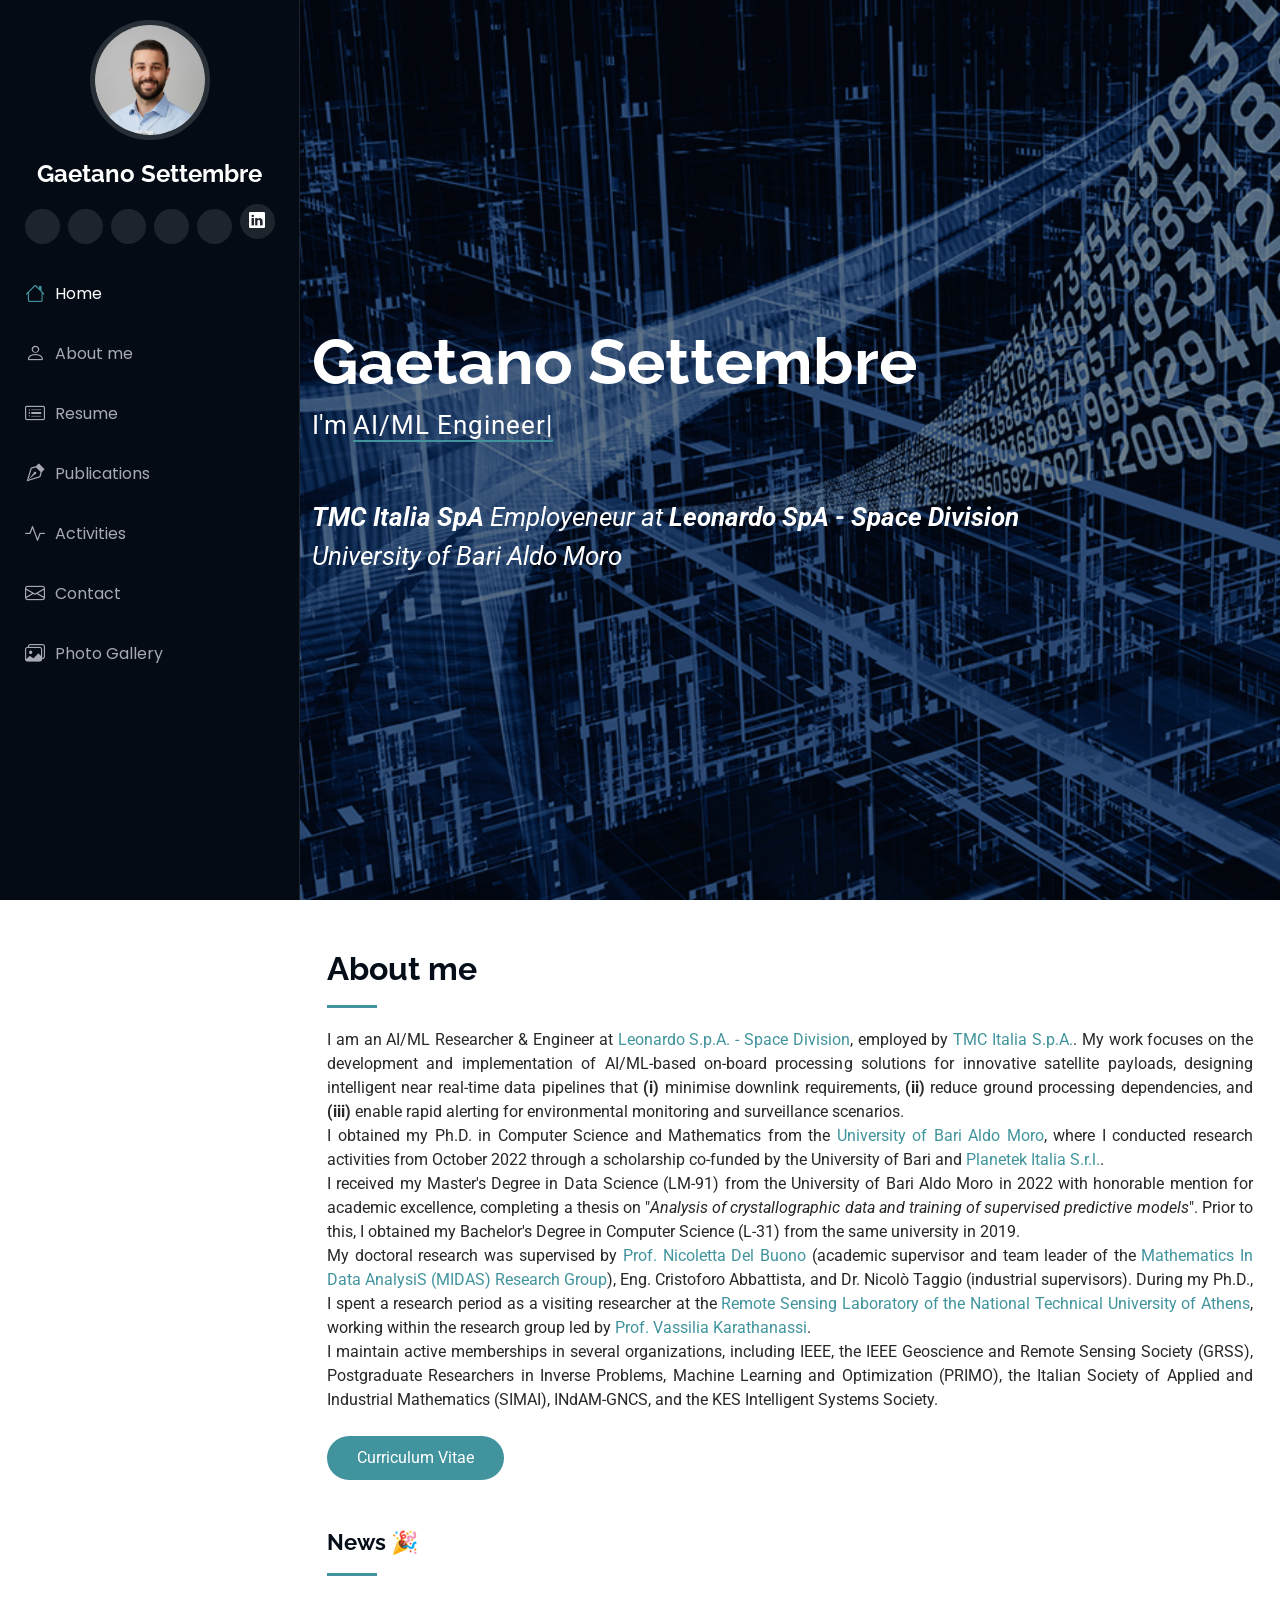
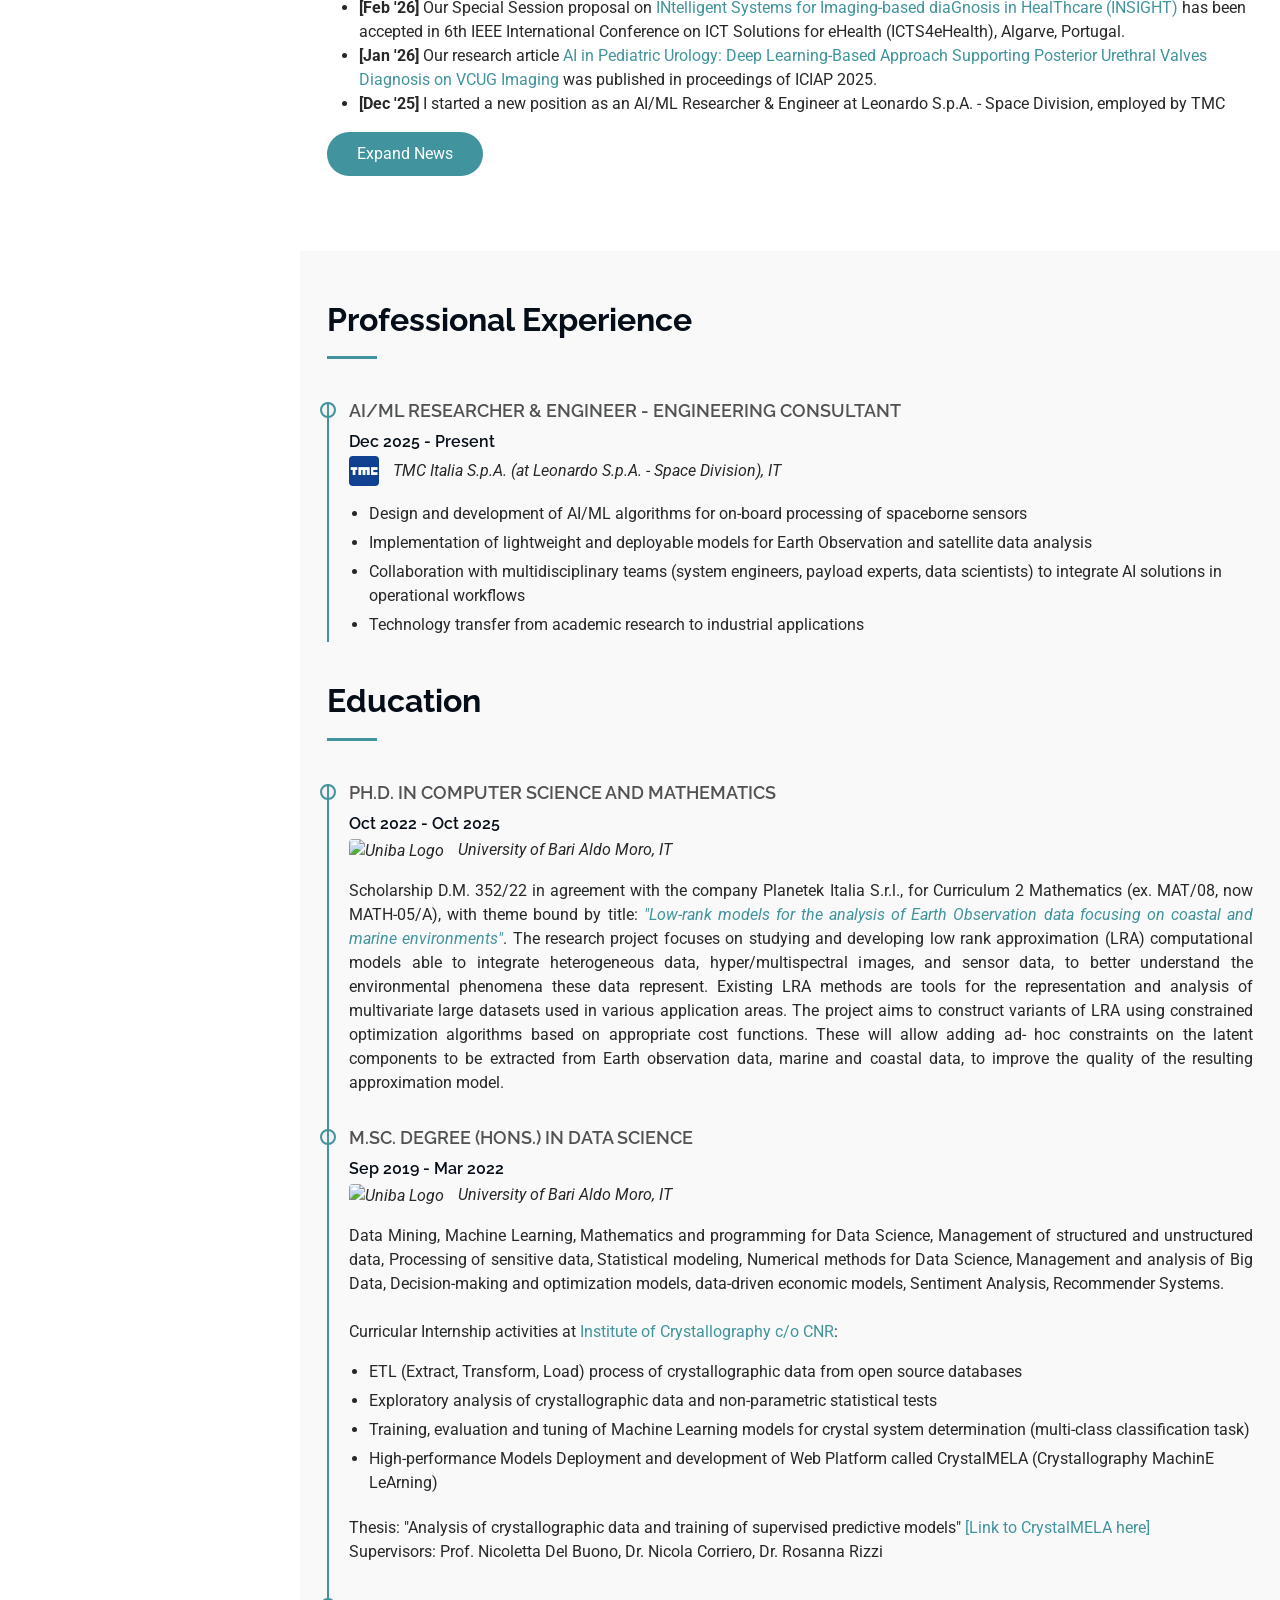
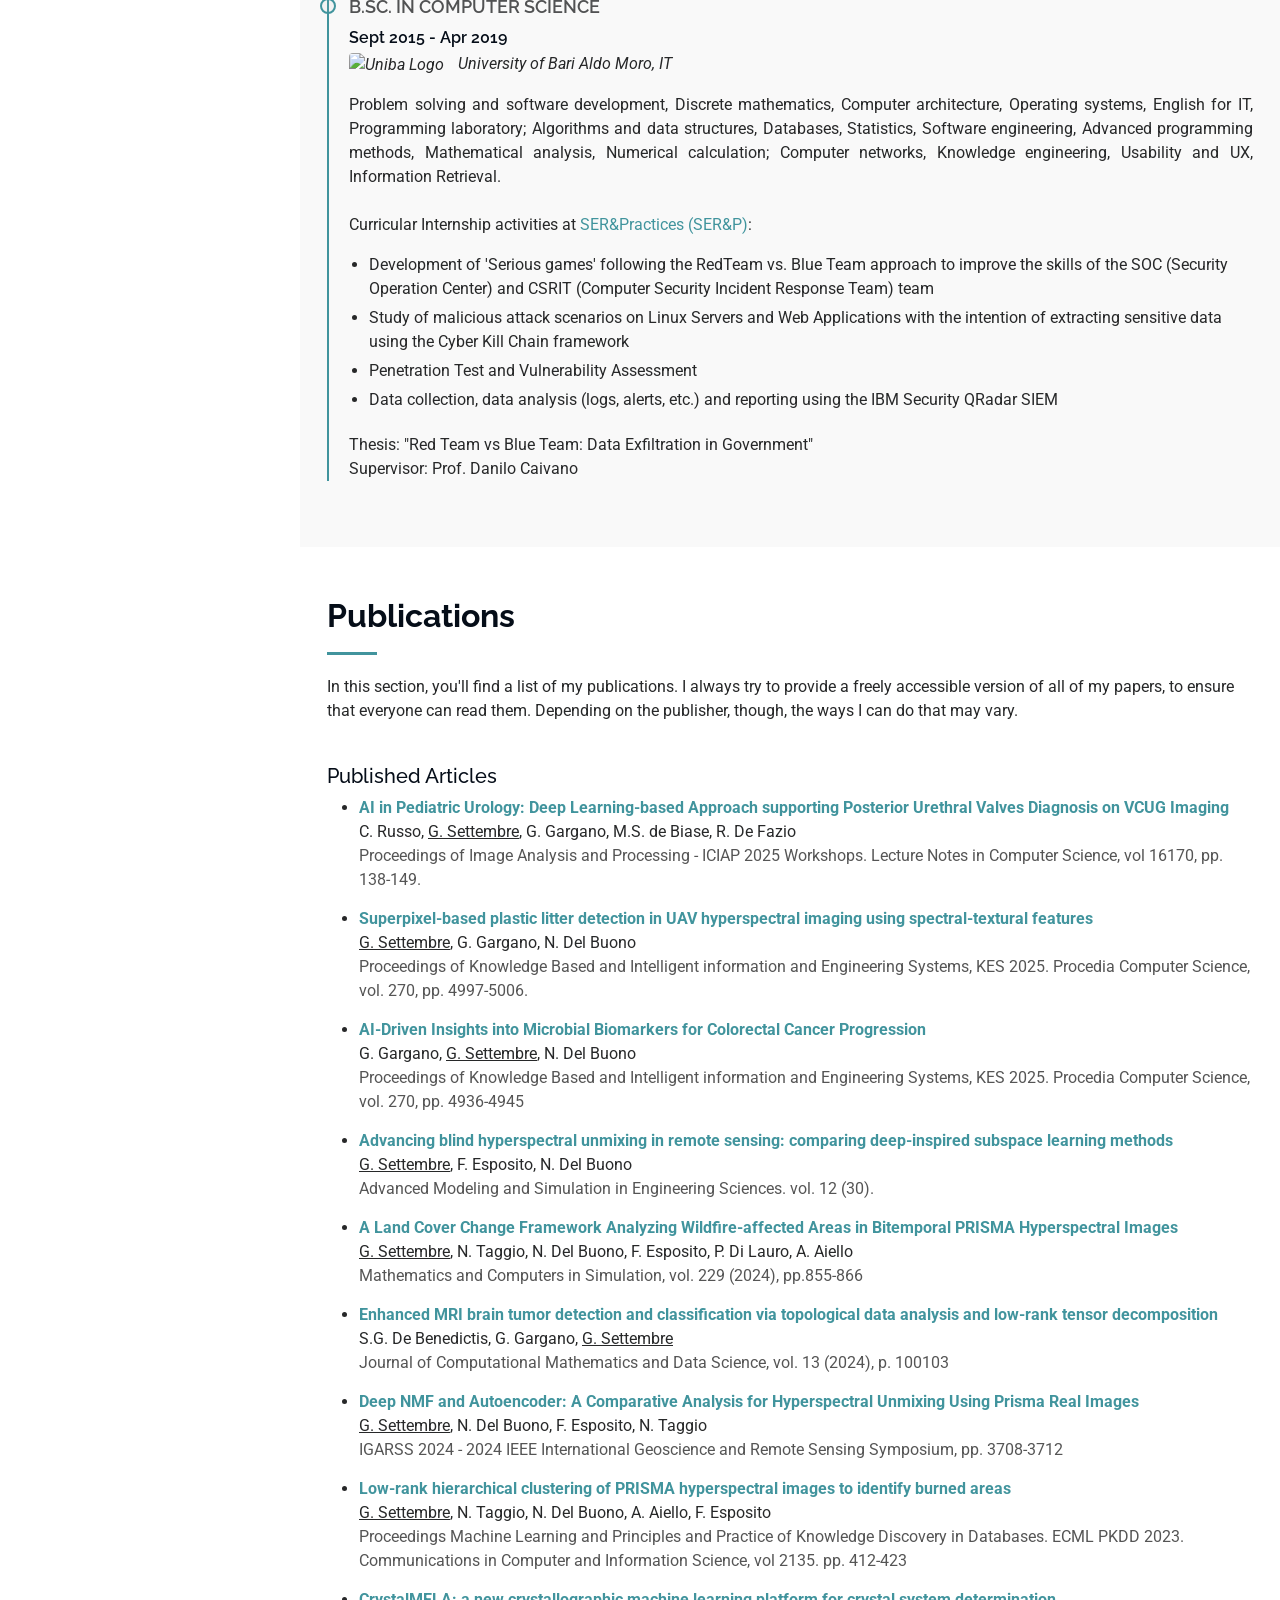
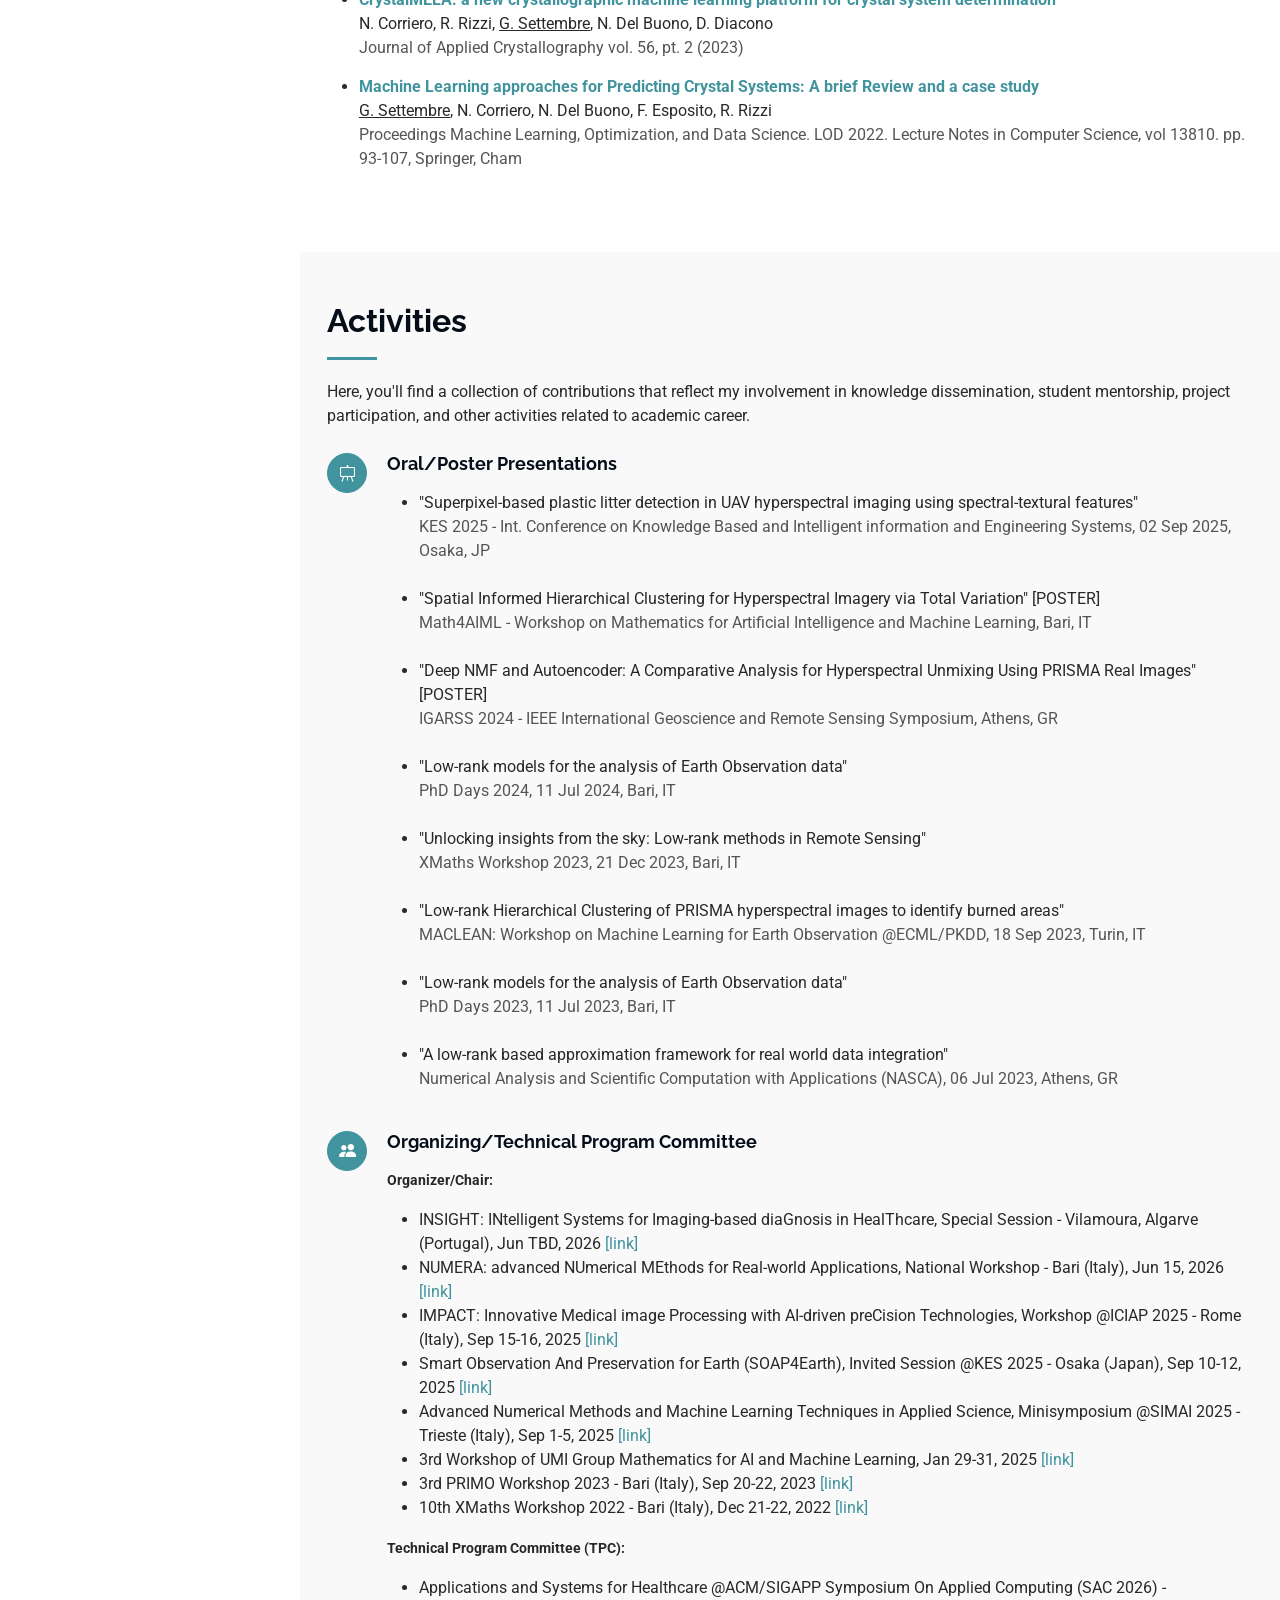
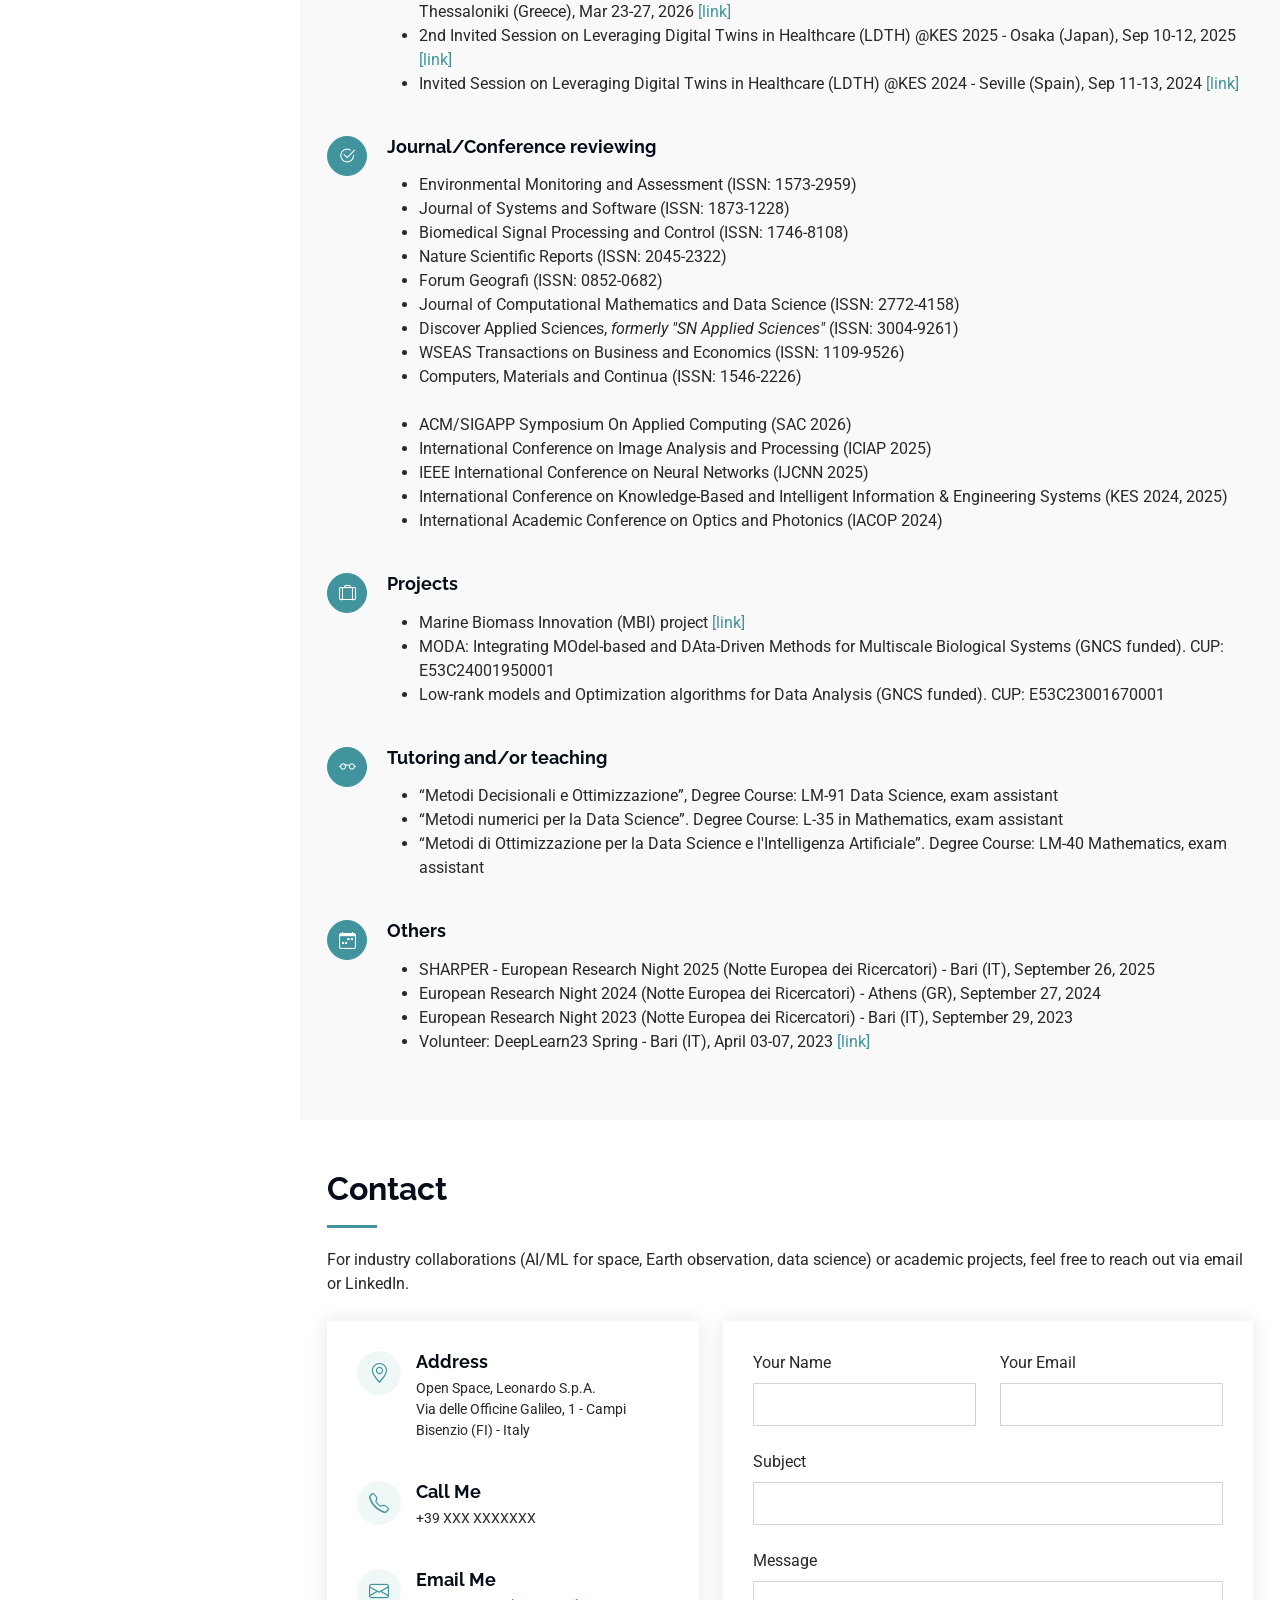
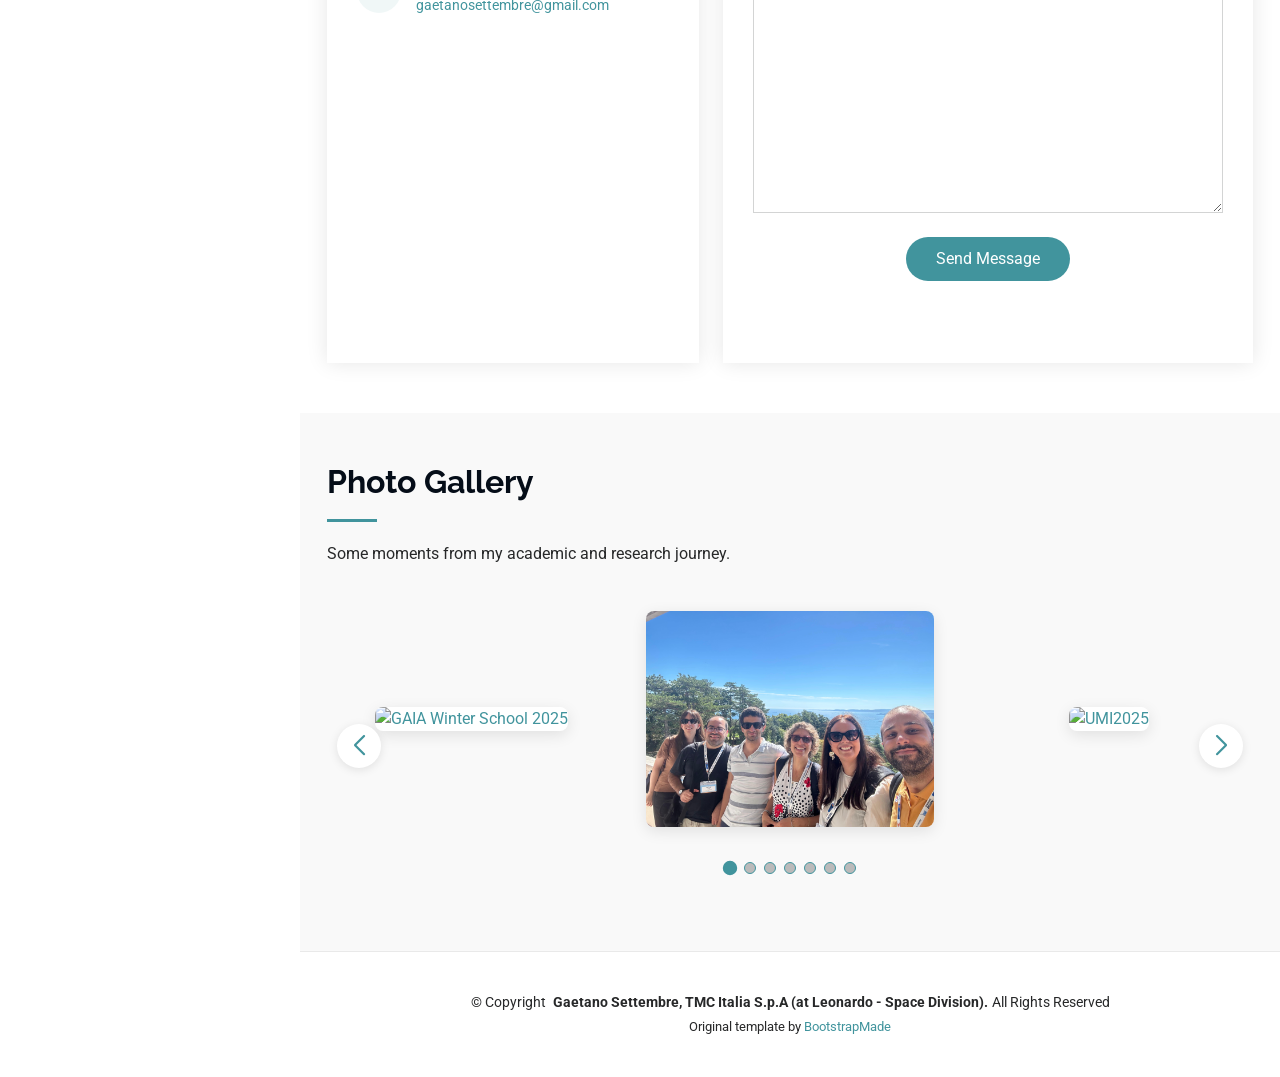
==== index.html @ b781219e "Update after PhD" ====
<!DOCTYPE html>
<html lang="en">

<head>
  <meta charset="utf-8">
  <meta content="width=device-width, initial-scale=1.0" name="viewport">
  <meta http-equiv="X-UA-Compatible" content="ie=edge">

  <title>Gaetano Settembre | AI/ML Engineer and Researcher</title>
<meta name="description"
  content="Gaetano Settembre is an AI/ML Researcher & Engineer (TMC Italia S.p.A., c/o at Leonardo S.p.A. - Space Division) and Ph.D. in Computer Science and Mathematics. His work focuses on AI for space, Earth observation, and low-rank matrix factorization." />

  <meta
    content="gaetano settembre, Gaetano Settembre, Gaetano Settembre uniba, gaetano settembre uniba, gaetano settembre midas, gaetano settembre papers, gaetano settembre leonardo"
    name="keywords">

  <meta property="og:title" content="Gaetano Settembre">
  <meta name="author" content="Gaetano Settembre">
  <meta property="og:locale" content="en_US">
  <meta name="description"
    content="Gaetano Settembre is an AI/ML Researcher & Engineer (TMC Italia S.p.A., c/o at Leonardo S.p.A. - Space Division) and a Ph.D. in Computer Science and Mathematics at the University of Bari Aldo Moro. He is an active member of MIDAS Research Group, where his research focuses on low-rank models for Earth Observation data analysis. His interests lie in Low-rank approximation, Remote Sensing, and Machine Learning.">
  <meta property="og:description"
    content="Gaetano Settembre is an AI/ML Researcher & Engineer (TMC Italia S.p.A., c/o at Leonardo S.p.A. - Space Division) and a Ph.D. in Computer Science and Mathematics at the University of Bari Aldo Moro. He is an active member of MIDAS Research Group, where his research focuses on low-rank models for Earth Observation data analysis. His interests lie in Low-rank approximation, Remote Sensing, and Machine Learning.">
  <link rel="canonical" href="https://gaetanosettembre.github.io/">
  <meta property="og:url" content="https://gaetanosettembre.github.io">
  <meta property="og:site_name" content="Gaetano Settembre">
  <meta property="og:image" content="https://gaetanosettembre.github.io/assets/img/img_profile.jpg">
  <meta property="og:type" content="website">


  <!-- Favicons -->
  <link href="assets/img/favicon.png" rel="icon">
  <link rel="apple-touch-icon" sizes="152x152" href="assets/img/favicon_152x152.png">

  <!-- Fonts -->
  <link href="https://fonts.googleapis.com" rel="preconnect">
  <link href="https://fonts.gstatic.com" rel="preconnect" crossorigin>
  <link
    href="https://fonts.googleapis.com/css2?family=Roboto:ital,wght@0,100;0,300;0,400;0,500;0,700;0,900;1,100;1,300;1,400;1,500;1,700;1,900&family=Poppins:ital,wght@0,100;0,200;0,300;0,400;0,500;0,600;0,700;0,800;0,900;1,100;1,200;1,300;1,400;1,500;1,600;1,700;1,800;1,900&family=Raleway:ital,wght@0,100;0,200;0,300;0,400;0,500;0,600;0,700;0,800;0,900;1,100;1,200;1,300;1,400;1,500;1,600;1,700;1,800;1,900&display=swap"
    rel="stylesheet">

  <!-- Vendor CSS Files -->
  <link href="assets/vendor/bootstrap/css/bootstrap.min.css" rel="stylesheet">
  <link href="assets/vendor/bootstrap-icons/bootstrap-icons.css" rel="stylesheet">
  <link href="assets/vendor/aos/aos.css" rel="stylesheet">
  <link href="assets/vendor/glightbox/css/glightbox.min.css" rel="stylesheet">
  <link href="assets/vendor/swiper/swiper-bundle.min.css" rel="stylesheet">

  <!-- Main CSS File -->
  <link href="assets/css/main.css" rel="stylesheet">
  <link rel="stylesheet" href="https://cdn.jsdelivr.net/gh/jpswalsh/academicons@1/css/academicons.min.css">

</head>

<body class="index-page">

  <header id="header" class="header dark-background d-flex flex-column">
    <i class="header-toggle d-xl-none bi bi-list"></i>

    <div class="profile-img">
      <img src="assets/img/new_pic_profile.jpeg" alt="" class="img-fluid rounded-circle">
    </div>

    <a href="index.html" class="logo d-flex align-items-center justify-content-center">
      <!-- Uncomment the line below if you also wish to use an image logo -->
      <!-- <img src="assets/img/logo.png" alt=""> -->
      <h1 class="sitename">Gaetano Settembre</h1><br>
    </a>
    <!--
    <a href="mailto:gaetano.settembre@uniba.it"
      class="logo d-flex align-items-center justify-content-center">gaetano.settembre@uniba.it</a>
      <p class="logo d-flex align-items-center justify-content-center">TMC Italia SpA c/o Leonardo Space</p> -->
    
    <div class="social-links text-center">
      <a href="https://scholar.google.com/citations?hl=it&user=LheWAmcAAAAJ&view_op=list_works&sortby=pubdate" target="_blank" class="icon icon-xs"><i
          class="ai ai-google-scholar"></i></a>
      <a href="https://www.researchgate.net/profile/Gaetano-Settembre" target="_blank" class="researchgate"><i
          class="ai ai-researchgate"></i></a>
      <a href="https://orcid.org/0000-0002-0592-8575" target="_blank" class="orcid"><i class="ai ai-orcid"></i></a>
      <a href="https://www.scopus.com/authid/detail.uri?authorId=58160803600" target="_blank" class="scopus"><i
          class="ai ai-scopus"></i></a>
      <a href="https://www.webofscience.com/wos/author/record/HOF-3514-2023" target="_blank" class="clarivate"><i
          class="ai ai-clarivate"></i></a>
      <a href="https://www.linkedin.com/in/gaetano-settembre/" target="_blank" class="linkedin"><i
          class="bi bi-linkedin"></i></a>
    </div>

    <nav id="navmenu" class="navmenu">
      <ul>
        <li><a href="#hero" class="active"><i class="bi bi-house navicon"></i>Home</a></li>
        <li><a href="#about"><i class="bi bi-person navicon"></i>About me</a></li>
        <li><a href="#resume"><i class="bi bi-card-list navicon"></i>Resume</a></li>
        <li><a href="#portfolio"><i class="bi bi-vector-pen navicon"></i> Publications</a></li>
        <li><a href="#services"><i class="bi bi-activity navicon"></i> Activities</a></li>
        <!--<li class="dropdown"><a href="#"><i class="bi bi-book navicon"></i> <span>Dropdown</span> <i
              class="bi bi-chevron-down toggle-dropdown"></i></a>
          <ul>
            <li><a href="#">Dropdown 1</a></li>
            <li class="dropdown"><a href="#"><span>Deep Dropdown</span> <i
                  class="bi bi-chevron-down toggle-dropdown"></i></a>
              <ul>
                <li><a href="#">Deep Dropdown 1</a></li>
                <li><a href="#">Deep Dropdown 2</a></li>
                <li><a href="#">Deep Dropdown 3</a></li>
                <li><a href="#">Deep Dropdown 4</a></li>
                <li><a href="#">Deep Dropdown 5</a></li>
              </ul>
            </li>
            <li><a href="#">Dropdown 2</a></li>
            <li><a href="#">Dropdown 3</a></li>
            <li><a href="#">Dropdown 4</a></li>
          </ul>
        </li>-->
        <li><a href="#contact"><i class="bi bi-envelope navicon"></i> Contact</a></li>
        <li><a href="#photogallery"><i class="bi bi-images navicon"></i> Photo Gallery</a></li>
      </ul>
    </nav>

  </header>

  <main class="main">

    <!-- Hero Section -->
    <section id="hero" class="hero section dark-background">

      <img src="assets/img/bg.png" alt="" data-aos="fade-in" class="" style="opacity: 0.7;">

      <div class="container" data-aos="fade-up" data-aos-delay="100">
        <h2>Gaetano Settembre</h2>
        <p>I'm <span class="typed"
            data-typed-items="AI/ML Engineer, Ph.D. in Computer Science and Mathematics, Data Scientist, Computer Scientist">
            </span><span class="typed-cursor typed-cursor--blink" aria-hidden="true"></span><span
            class="typed-cursor typed-cursor--blink" aria-hidden="true"></span></p>
        <br>
        <br>
        <p class="fst-italic">
            <strong>TMC Italia SpA</strong> Employeneur at <strong>Leonardo SpA - Space Division</strong>
            <br>
            University of Bari Aldo Moro
        </p>
      </div>

    </section><!-- /Hero Section -->

    <!-- About Section -->
    <section id="about" class="about section">

    <div class="container section-title" data-aos="fade-up">
      <h2>About me</h2>
        <p style="text-align: justify;">
        I am an AI/ML Researcher &amp; Engineer at <a href="https://space.leonardo.com/it/" target="_blank">Leonardo S.p.A. - Space Division</a>, employed by <a href="https://www.themembercompany.com/it/" target="_blank">TMC Italia S.p.A.</a>.
        My work focuses on the development and implementation of AI/ML-based on-board processing solutions for innovative satellite payloads, designing intelligent near real-time data pipelines that 
        <strong>(i)</strong> minimise downlink requirements, <strong>(ii)</strong> reduce ground processing dependencies, and <strong>(iii)</strong> enable rapid alerting for environmental monitoring and surveillance scenarios.
        <br>

        I obtained my Ph.D. in Computer Science and Mathematics from the <a href="https://www.uniba.it" target="_blank">University of Bari Aldo Moro</a>, where I conducted research activities from October 2022 through a scholarship co-funded by the University of Bari and <a href="https://www.planetek.it" target="_blank">Planetek Italia S.r.l.</a>.
        <br>

        I received my Master's Degree in Data Science (LM-91) from the University of Bari Aldo Moro in 2022 with honorable mention for academic excellence, completing a thesis on "<em>Analysis of crystallographic data and training of supervised predictive models</em>". 
        Prior to this, I obtained my Bachelor's Degree in Computer Science (L-31) from the same university in 2019.
        <br>

        My doctoral research was supervised by <a href="https://www.dm.uniba.it/it/members/delbuono/nicoletta-del-buono" target="_blank">Prof. Nicoletta Del Buono</a> (academic supervisor and team leader of the <a href="https://sites.google.com/view/midasresearchgroup/home?authuser=0" target="_blank">Mathematics In Data AnalysiS (MIDAS) Research Group</a>), Eng. Cristoforo Abbattista, and Dr. Nicolò Taggio (industrial supervisors). 
        During my Ph.D., I spent a research period as a visiting researcher at the <a href="https://www.survey.ntua.gr/en/departments/topo/topo-labs/rslab" target="_blank">Remote Sensing Laboratory of the National Technical University of Athens</a>, working within the research group led by 
        <a href="http://users.ntua.gr/karathan/index-en.html" target="_blank">Prof. Vassilia Karathanassi</a>.
        <br>

        I maintain active memberships in several organizations, including IEEE, the IEEE Geoscience and Remote Sensing Society (GRSS), 
        Postgraduate Researchers in Inverse Problems, Machine Learning and Optimization (PRIMO), the Italian Society of Applied and Industrial Mathematics (SIMAI), INdAM-GNCS, and the KES Intelligent Systems Society.
      </p>
      <br>

      <div class="col-md-12 text-left">
        <a href="assets/cv/CV_SettembreG.pdf" target="_blank"><button>Curriculum Vitae</button></a>
      </div>
    </div>
      <!--<br>
      <div class="info">
        <div class="col-lg-12 content">
          <div class="container section-title" data-aos="fade-up">
            <h2 style="font-size:22px;">Current position</h2>
            <ul>
              <li><strong>Role:</strong> AI/ML Researcher &amp; Engineer (Engineering Consultant)</li>
              <li><strong>Client:</strong> Leonardo S.p.A. - Space Division</li>
              <li><strong>Employer:</strong> TMC Italia S.p.A.</li>
              <li><strong>Focus:</strong> AI/ML for on-board processing, Earth Observation, and space systems</li>
            </ul>
          </div>
        </div>
      </div>-->
      <br>
      <div class="container section-title" data-aos="fade-up">
        <h2 style="font-size:22px;">News 🎉</h2>
        <ul id="news-list" class="collapsed">
          <li><strong>[Feb '26]</strong> Our Special Session proposal on <a href="https://gaetanosettembre.github.io/insight-icts4ehealth-2026/" target="_blank">INtelligent Systems for Imaging-based diaGnosis in HealThcare (INSIGHT)</a> has been accepted in 6th IEEE International Conference on ICT Solutions for eHealth (ICTS4eHealth), Algarve, Portugal.</li>
          <li><strong>[Jan '26]</strong> Our research article <a href=https://doi.org/10.1007/978-3-032-11381-8_12 target="_blank">AI in Pediatric Urology: Deep Learning-Based Approach Supporting Posterior Urethral Valves Diagnosis on VCUG Imaging</a> was published in proceedings of ICIAP 2025.</li>
          <li><strong>[Dec '25]</strong> I started a new position as an AI/ML Researcher &amp; Engineer at Leonardo S.p.A. - Space Division, employed by TMC Italia S.p.A..</li>
          <li><strong>[Oct '25]</strong> Our research article <a href=https://link.springer.com/article/10.1186/s40323-025-00313-6 target="_blank">Advancing blind hyperspectral unmixing in remote sensing: comparing deep-inspired subspace learning methods</a> was published in Advanced Modeling and Simulation in Engineering Sciences.</li>
          <li><strong>[Oct '25]</strong> I am selected to attend the <a href="https://sites.google.com/view/gaia2025-winterschool/home" target="_blank">Winter School GAIA 2025 - Generative AI and Actions for a changing world </a> in Rimini (17-20 November 2025).</li>
          <li><strong>[Apr '25]</strong> Our Workshop proposal on <a href="https://impact-workshop.github.io/" target="_blank">Innovative Medical image Processing with AI-driven preCision Technologies (IMPACT)</a> has been accepted in 23rd International Conference on Image Analysis and Processing (ICIAP 2025), Rome, Italy</li>
          <li><strong>[Apr '25]</strong> Our Minisymposium proposal on <a href="https://simai2025.cimne.com" target="_blank">Advanced Numerical Methods and Machine Learning Techniques in Applied Science</a> has been accepted at Biennial congress of the Italian Society of Applied and Industrial Mathematics (SIMAI 2025), Trieste, Italy</li>
          <li><strong>[Mar '25]</strong> Our Invited Session proposal on <a href="https://sites.google.com/view/soap4earth/home?authuser=0" target="_blank">Smart Observation And Preservation for Earth (SOAP4Earth)</a> has been accepted in 29th International Conference on Knowledge-Based and Intelligent Information & Engineering Systems (KES 2025), Osaka, Japan. </li>
          <li><strong>[Feb '25]</strong> Our GNCS project <a href="https://www.altamatematica.it/gncs/attivita/progetti-di-ricerca/" target="_blank">MODA: Integrating MOdel-based and DAta-Driven Methods for Multiscale Biological Systems</a> has been approved and funded with a total grant of €1,500.</li>
          <li><strong>[Jan '25]</strong> Our conference paper <a href="https://doi.org/10.1007/978-3-031-74633-8_30" target="_blank">Low-Rank Hierarchical Clustering of PRISMA Hyperspectral Images to Identify Burned Areas</a> was published in Proceeding of Machine Learning and Principles and Practice of Knowledge Discovery in Databases 2023.</li>
          <li><strong>[Nov '24]</strong> I attended the Masterclass: <a href=https://tensordec.maths.unitn.it/?fbclid=IwY2xjawF7tCFleHRuA2FlbQIxMQABHePVrhm9vOFlRDF5A0tooQWrbobbOnvkksCMqq8rS38pY7Tzz5W3um9N6w_aem_pzeGPByCEbPGszM7rS-bXw#masterclass_neriman target="_blank">Tensor Decompositions and Applications in Multi-Omics Data Analysis</a> held by <a href="https://nerimantokcan.com">Neriman Tokcan</a> (U. Massachussets, Boston, US).</li>
          <li><strong>[Nov '24]</strong> Our research article <a href=https://doi.org/10.1016/j.matcom.2024.10.034 target="_blank">A land cover change framework analyzing wildfire-affected areas in bitemporal PRISMA hyperspectral images</a> was published in Mathematics and Computers in Simulation.</li>
          <li><strong>[Oct '24]</strong> Our research article <a href=https://doi.org/10.1016/j.jcmds.2024.100103 target="_blank">Enhanced MRI brain tumor detection and classification via topological data analysis and low-rank tensor decomposition</a> was published in Journal of Computational Mathematics and Data Science.</li>
          <li><strong>[Oct '24]</strong> I am on the Local Staff of the <a href="https://umi-math4aiml2025.uniba.it" target="_blank">3rd Workshop of UMI Group Mathematics for Artificial Intelligence and Machine Learning</a>, 29-31 January, 2025, University of Bari Aldo Moro.</li>
          <li><strong>[Aug '24]</strong> I am on the Program and Technical committee of the <a href="https://sites.google.com/view/ldth2024/home?authuser=0" target="_blank">second Invited Session on Leveraging Digital Twins in Healthcare (LDTH)</a> in conjunction with the 29th International Conference on Knowledge-Based and Intelligent Information & Engineering Systems (KES 2025), Japan.</li>
          <li><strong>[Jul '24]</strong> I attended the <a href=https://www.2024.ieeeigarss.org/index.php target="_blank">2024 IEEE International Geoscience And Remote Sensing Symposium</a>, July 07-14, 2024, Athens, Greece.</li>
        </ul>
        <button id="toggle-news">Expand News</button>
      </div>
      
      <script>
        const newsList = document.getElementById('news-list');
        const toggleButton = document.getElementById('toggle-news');
      
        toggleButton.addEventListener('click', () => {
          newsList.classList.toggle('collapsed');
          toggleButton.textContent = newsList.classList.contains('collapsed') ? 'Expand News' : 'Collapse News';
        });
      </script>
      
      <style>
        .collapsed {
          max-height: 120px;
          overflow: hidden;
        }
      </style>


    </section><!-- /About Section -->

    <!-- Stats Section
    <section id="stats" class="stats section">

      <div class="container" data-aos="fade-up" data-aos-delay="100">

        <div class="row gy-4">

          <div class="col-lg-3 col-md-6">
            <div class="stats-item">
              <i class="bi bi-emoji-smile"></i>
              <span data-purecounter-start="0" data-purecounter-end="232" data-purecounter-duration="1" class="purecounter"></span>
              <p><strong>Happy Clients</strong> <span>consequuntur quae</span></p>
            </div>
          </div>

          <div class="col-lg-3 col-md-6">
            <div class="stats-item">
              <i class="bi bi-journal-richtext"></i>
              <span data-purecounter-start="0" data-purecounter-end="521" data-purecounter-duration="1" class="purecounter"></span>
              <p><strong>Projects</strong> <span>adipisci atque cum quia aut</span></p>
            </div>
          </div>

          <div class="col-lg-3 col-md-6">
            <div class="stats-item">
              <i class="bi bi-headset"></i>
              <span data-purecounter-start="0" data-purecounter-end="1453" data-purecounter-duration="1" class="purecounter"></span>
              <p><strong>Hours Of Support</strong> <span>aut commodi quaerat</span></p>
            </div>
          </div>

          <div class="col-lg-3 col-md-6">
            <div class="stats-item">
              <i class="bi bi-people"></i>
              <span data-purecounter-start="0" data-purecounter-end="32" data-purecounter-duration="1" class="purecounter"></span>
              <p><strong>Hard Workers</strong> <span>rerum asperiores dolor</span></p>
            </div>
          </div>

        </div>

      </div>

    </section> /Stats Section -->

    <!-- Skills Section
    <section id="skills" class="skills section light-background">

      
      <div class="container section-title" data-aos="fade-up">
        <h2>Skills</h2>
        <p>Necessitatibus eius consequatur ex aliquid fuga eum quidem sint consectetur velit</p>
      </div>

      <div class="container" data-aos="fade-up" data-aos-delay="100">

        <div class="row skills-content skills-animation">

          <div class="col-lg-6">

            <div class="progress">
              <span class="skill"><span>HTML</span> <i class="val">100%</i></span>
              <div class="progress-bar-wrap">
                <div class="progress-bar" role="progressbar" aria-valuenow="100" aria-valuemin="0" aria-valuemax="100"></div>
              </div>
            </div>

            <div class="progress">
              <span class="skill"><span>CSS</span> <i class="val">90%</i></span>
              <div class="progress-bar-wrap">
                <div class="progress-bar" role="progressbar" aria-valuenow="90" aria-valuemin="0" aria-valuemax="100"></div>
              </div>
            </div>

            <div class="progress">
              <span class="skill"><span>JavaScript</span> <i class="val">75%</i></span>
              <div class="progress-bar-wrap">
                <div class="progress-bar" role="progressbar" aria-valuenow="75" aria-valuemin="0" aria-valuemax="100"></div>
              </div>
            </div>

          </div>

          <div class="col-lg-6">

            <div class="progress">
              <span class="skill"><span>PHP</span> <i class="val">80%</i></span>
              <div class="progress-bar-wrap">
                <div class="progress-bar" role="progressbar" aria-valuenow="80" aria-valuemin="0" aria-valuemax="100"></div>
              </div>
            </div>

            <div class="progress">
              <span class="skill"><span>WordPress/CMS</span> <i class="val">90%</i></span>
              <div class="progress-bar-wrap">
                <div class="progress-bar" role="progressbar" aria-valuenow="90" aria-valuemin="0" aria-valuemax="100"></div>
              </div>
            </div>

            <div class="progress">
              <span class="skill"><span>Photoshop</span> <i class="val">55%</i></span>
              <div class="progress-bar-wrap">
                <div class="progress-bar" role="progressbar" aria-valuenow="55" aria-valuemin="0" aria-valuemax="100"></div>
              </div>
            </div>

          </div>

        </div>

      </div>

    </section> /Skills Section -->

    <!-- Resume Section -->
    <section id="resume" class="resume section light-background">

      <div class="container section-title" data-aos="fade-up">
        <h2>Professional Experience</h2>
      </div><!-- End Section Title -->

      <div class="container">
        <div class="row">
          <div class="col-lg-12" data-aos="fade-up" data-aos-delay="100">

            <div class="resume-item">
              <h4>AI/ML Researcher &amp; Engineer - Engineering Consultant</h4>
              <h5>Dec 2025 - Present</h5>
              <p><em><img src="assets/img/logos/tmc_logo.jpeg" alt="TMC Italia Logo"> TMC Italia S.p.A. (at Leonardo S.p.A. - Space Division), IT</em></p>
              <ul>
                <li>Design and development of AI/ML algorithms for on-board processing of spaceborne sensors</li>
                <li>Implementation of lightweight and deployable models for Earth Observation and satellite data analysis</li>
                <li>Collaboration with multidisciplinary teams (system engineers, payload experts, data scientists) to integrate AI solutions in operational workflows</li>
                <li>Technology transfer from academic research to industrial applications</li>
              </ul>
            </div>
          </div>
        </div>
      </div>  
      <br>

      <!-- Section Title -->
      <div class="container section-title" data-aos="fade-up">
        <h2>Education</h2>
      </div><!-- End Section Title -->

      <div class="container">

        <div class="row">

          <div class="col-lg-12" data-aos="fade-up" data-aos-delay="100">
            <!--<h3 class="resume-title">Sumary</h3> -->

            <div class="resume-item">
              <h4>Ph.D. in Computer Science and Mathematics</h4>
              <h5>Oct 2022 - Oct 2025</h5>
              <p><em><img src="https://www.uniba.it/it/studenti/segreterie-studenti/amministrative/logounibacolorato.png/@@images/image.png" alt="Uniba Logo"> University of Bari Aldo Moro, IT</em></p>
              <p style="text-align: justify;">Scholarship D.M. 352/22 in agreement with the company Planetek Italia
                S.r.l., for Curriculum 2 Mathematics (ex. MAT/08, now MATH-05/A), with theme bound by title: <em
                  style="color: var(--accent-color);">"Low-rank models for the
                  analysis of Earth Observation data focusing on coastal and marine environments"</em>.
                The research project focuses on studying and developing low rank approximation (LRA) computational
                models able to integrate heterogeneous data,
                hyper/multispectral images, and sensor data, to better understand the environmental phenomena these data
                represent.
                Existing LRA methods are tools for the representation and analysis of multivariate large datasets used
                in various application areas.
                The project aims to construct variants of LRA using constrained optimization algorithms based on
                appropriate cost functions.
                These will allow adding ad- hoc constraints on the latent components to be extracted from Earth
                observation data, marine and coastal data, to improve the quality of the resulting approximation model.
              </p>
            </div><!-- Edn Resume Item -->

            <!-- <div class="resume-item">
              <h4>Short Master — Generative AI: From Theory to Practice</h4>
              <h5>Dec 2025 - Present</h5>
              <p><em>University of Bari Aldo Moro, IT</a></em></p>
              <p style="text-align: justify;"> 100-hour (4 CFU) Short Master. Link <a href="https://master-generativeai.github.io" target="_blank">here. </a> The program covers: </p>
              <ul>
                <li><strong>Foundations & Large Language Models (LLMs):</strong> Transformer architecture, attention mechanism, capabilities/limits, AI governance.</li>
                <li><strong>Prompt Engineering:</strong> zero-/few-shot, Chain-of-Thought and Tree-of-Thoughts techniques.</li>
                <li><strong>Advanced Techniques:</strong> fine-tuning and Retrieval-Augmented Generation (RAG), best practices.</li>
                <li><strong>Capstone Case Study:</strong> end-to-end prototype development and deployment.</li>
              </ul>
            </div> -->

            <div class="resume-item">
              <h4>M.Sc. degree (Hons.) in Data Science</h4>
              <h5>Sep 2019 - Mar 2022</h5>
              <p><em><img src="https://www.uniba.it/it/studenti/segreterie-studenti/amministrative/logounibacolorato.png/@@images/image.png" alt="Uniba Logo"> University of Bari Aldo Moro, IT</em></p>
              <p style="text-align: justify;"> Data Mining, Machine Learning, Mathematics and programming for Data
                Science, Management of structured and unstructured data,
                Processing of sensitive data, Statistical modeling, Numerical methods for Data Science, Management and
                analysis of Big Data,
                Decision-making and optimization models, data-driven economic models, Sentiment Analysis, Recommender
                Systems.<br><br>
                Curricular Internship activities at <a href="https://www.ic.cnr.it/en/" target="_blank">Institute of
                  Crystallography c/o CNR</a>:
              <ul>
                <li>ETL (Extract, Transform, Load) process of crystallographic data from open source databases</li>
                <li>Exploratory analysis of crystallographic data and non-parametric statistical tests</li>
                <li>Training, evaluation and tuning of Machine Learning models for crystal system determination
                  (multi-class classification task)</li>
                <li>High-performance Models Deployment and development of Web Platform called CrystalMELA
                  (Crystallography MachinE LeArning)</li>
              </ul>
              Thesis: "Analysis of crystallographic data and training of supervised predictive models" <a
                href="https://www.ic.cnr.it/software/crystalmela/" target="_blank">[Link to CrystalMELA here]</a>
              <br>Supervisors: Prof. Nicoletta Del Buono, Dr. Nicola Corriero, Dr. Rosanna Rizzi

              </p>
            </div><!-- Edn Resume Item -->

            <div class="resume-item">
              <h4>B.Sc. in Computer Science</h4>
              <h5>Sept 2015 - Apr 2019</h5>
              <p><em><img src="https://www.uniba.it/it/studenti/segreterie-studenti/amministrative/logounibacolorato.png/@@images/image.png" alt="Uniba Logo"> University of Bari Aldo Moro, IT</em></p>
              <p style="text-align: justify;"> Problem solving and software development, Discrete mathematics, Computer
                architecture, Operating systems, English for IT, Programming laboratory; Algorithms and data structures,
                Databases, Statistics, Software engineering, Advanced programming methods, Mathematical analysis,
                Numerical calculation; Computer networks, Knowledge engineering, Usability and UX, Information
                Retrieval.<br><br>
                Curricular Internship activities at <a href="https://serandp.com/it/" target="_blank">SER&Practices
                  (SER&P)</a>:
              <ul>
                <li>Development of 'Serious games' following the RedTeam vs. Blue Team approach to improve the skills of
                  the SOC (Security Operation Center) and CSRIT (Computer Security Incident Response Team) team</li>
                <li>Study of malicious attack scenarios on Linux Servers and Web Applications with the intention of
                  extracting sensitive data using the Cyber Kill Chain framework</li>
                <li>Penetration Test and Vulnerability Assessment</li>
                <li>Data collection, data analysis (logs, alerts, etc.) and reporting using the IBM Security QRadar SIEM
                </li>
              </ul>
              Thesis: "Red Team vs Blue Team: Data Exfiltration in Government"<br>Supervisor: Prof. Danilo Caivano
              </p>
            </div><!-- Edn Resume Item -->

          </div>

          <!--<div class="col-lg-12" data-aos="fade-up" data-aos-delay="200">
            <h3 class="resume-title">Professional Experience</h3>
            <div class="resume-item">
              <h4>Senior graphic design specialist</h4>
              <h5>2019 - Present</h5>
              <p><em>Experion, New York, NY </em></p>
              <ul>
                <li>Lead in the design, development, and implementation of the graphic, layout, and production communication materials</li>
                <li>Delegate tasks to the 7 members of the design team and provide counsel on all aspects of the project. </li>
                <li>Supervise the assessment of all graphic materials in order to ensure quality and accuracy of the design</li>
                <li>Oversee the efficient use of production project budgets ranging from $2,000 - $25,000</li>
              </ul>
            </div> Edn Resume Item 

            <div class="resume-item">
              <h4>Graphic design specialist</h4>
              <h5>2017 - 2018</h5>
              <p><em>Stepping Stone Advertising, New York, NY</em></p>
              <ul>
                <li>Developed numerous marketing programs (logos, brochures,infographics, presentations, and advertisements).</li>
                <li>Managed up to 5 projects or tasks at a given time while under pressure</li>
                <li>Recommended and consulted with clients on the most appropriate graphic design</li>
                <li>Created 4+ design presentations and proposals a month for clients and account managers</li>
              </ul>
            </div> Edn Resume Item -->

        </div>

      </div>

      </div>

    </section><!-- /Resume Section -->

    <script type='text/javascript' src='https://d1bxh8uas1mnw7.cloudfront.net/assets/embed.js'></script>
    <script async src="https://badge.dimensions.ai/badge.js" charset="utf-8"></script>

    <!-- Portfolio Section -->
    <section id="portfolio" class="portfolio section">

      <!-- Section Title -->
      <div class="container section-title" data-aos="fade-up">
        <h2>Publications</h2>
        <p>In this section, you'll find a list of my publications. I always try to provide a freely accessible version
          of all of my papers, to ensure that everyone can read them.
          Depending on the publisher, though, the ways I can do that may vary.</p>
      </div><!-- End Section Title -->

      <div class="container">
        <p style="text-align: justify;">
          
        <h5 class="title">Published Articles</h5>
        <ul>

          <li>
            <a href=https://doi.org/10.1007/978-3-032-11381-8_12 target="_blank"><strong>AI in Pediatric Urology: Deep Learning-based Approach supporting Posterior Urethral Valves Diagnosis on VCUG Imaging</a></strong><br>
            C. Russo, <u>G. Settembre</u>, G. Gargano, M.S. de Biase, R. De Fazio<br>
            <span style="color:#555555;">Proceedings of Image Analysis and Processing - ICIAP 2025 Workshops. Lecture Notes in Computer Science, vol 16170, pp. 138-149.
            </span>
          </li>

          <li>
            <a href=https://doi.org/10.1016/j.procs.2025.09.626 target="_blank"><strong>Superpixel-based plastic litter detection in UAV hyperspectral imaging using spectral-textural features</a></strong><br>
            <u>G. Settembre</u>, G. Gargano, N. Del Buono<br>
            <span style="color:#555555;">Proceedings of Knowledge Based and Intelligent information and Engineering Systems, KES 2025. Procedia Computer Science, vol. 270, pp. 4997-5006.
            </span>
          </li>

          <li>
            <a href=https://doi.org/10.1016/j.procs.2025.09.620 target="_blank"><strong>AI-Driven Insights into Microbial Biomarkers for Colorectal Cancer Progression</a></strong><br>
            G. Gargano, <u>G. Settembre</u>, N. Del Buono<br>
            <span style="color:#555555;">Proceedings of Knowledge Based and Intelligent information and Engineering Systems, KES 2025. Procedia Computer Science, vol. 270, pp. 4936-4945
            </span>
          </li>

          <li>
            <a href=https://link.springer.com/article/10.1186/s40323-025-00313-6 target="_blank"><strong>Advancing blind hyperspectral unmixing in remote sensing: comparing deep-inspired subspace learning methods</a></strong><br>
            <u>G. Settembre</u>, F. Esposito, N. Del Buono<br>
            <span style="color:#555555;">Advanced Modeling and Simulation in Engineering Sciences. vol. 12 (30).
            </span>
          </li>

          <li>
            <a href=https://doi.org/10.1016/j.matcom.2024.10.034 target="_blank"><strong>A Land Cover Change Framework Analyzing Wildfire-affected Areas in Bitemporal PRISMA Hyperspectral Images</a></strong><br>
            <u>G. Settembre</u>, N. Taggio, N. Del Buono, F. Esposito, P. Di Lauro, A. Aiello<br>
            <span style="color:#555555;">Mathematics and Computers in Simulation, vol. 229 (2024), pp.855-866
            </span>
          </li>
          <li>
            <a href=https://doi.org/10.1016/j.jcmds.2024.100103 target="_blank"><strong>Enhanced MRI brain tumor
                detection and classification via topological data analysis and low-rank tensor
                decomposition</a></strong><br>
            S.G. De Benedictis, G. Gargano, <u>G. Settembre</u><br>
            <span style="color:#555555;">Journal of Computational Mathematics and Data Science, vol. 13 (2024), p. 100103
            </span>
          </li>
          <li>
            <a href="http://dx.doi.org/10.1109/IGARSS53475.2024.10642930" target="_blank">
              <strong>Deep NMF and Autoencoder: A Comparative Analysis for Hyperspectral Unmixing Using Prisma Real
                Images</strong></a><br>
            <u>G. Settembre</u>, N. Del Buono, F. Esposito, N. Taggio<br>
            <span style="color:#555555;">IGARSS 2024 - 2024 IEEE International Geoscience and Remote Sensing Symposium, pp. 3708-3712</span>
          </li>

          <li>
            <a href="https://doi.org/10.1007/978-3-031-74633-8_30" target="_blank">
              <strong>Low-rank hierarchical clustering of PRISMA hyperspectral images to identify burned areas</strong></a>
            <br>
            <u>G. Settembre</u>, N. Taggio, N. Del Buono, A. Aiello, F. Esposito<br>
            <span style="color:#555555;">Proceedings Machine Learning and Principles and Practice of Knowledge Discovery in Databases. ECML PKDD 2023. Communications in Computer and Information Science, vol 2135. pp. 412-423
            </span>
          </li>

          <li>
            <a href="https://doi.org/10.1107/S1600576723000596" target="_blank">
              <strong>CrystalMELA: a new crystallographic machine learning platform for crystal system
                determination</strong></a>
            <br>
            N. Corriero, R. Rizzi, <u>G. Settembre</u>, N. Del Buono, D. Diacono<br>
            <span style="color:#555555;">Journal of Applied Crystallography vol. 56, pt. 2 (2023)
            </span>
          </li>

          <li>
            <a href="https://doi.org/10.1007/978-3-031-25599-1_8" target="_blank">
              <strong>Machine Learning approaches for Predicting Crystal Systems: A brief Review and a case
                study</strong></a>
            <br>
            <u>G. Settembre</u>, N. Corriero, N. Del Buono, F. Esposito, R. Rizzi<br>
            <span style="color:#555555;">Proceedings Machine Learning, Optimization, and Data Science. LOD 2022. Lecture
              Notes in Computer Science, vol 13810. pp. 93-107, Springer, Cham
            </span>
          </li>
        </ul>
        </p>

      </div>

    </section><!-- /Publications Section -->

    <!-- Services Section -->
    <section id="services" class="services section light-background">

      <!-- Section Title -->
      <div class="container section-title" data-aos="fade-up">
        <h2>Activities</h2>
        <p>Here, you'll find a collection of contributions that reflect my involvement in knowledge dissemination,
          student mentorship, project participation, and other activities related to academic career.
        </p>
      </div><!-- End Section Title -->

      <div class="container">

        <div class="row gy-4">

          <div class="col-lg-12 col-md-12 service-item d-flex" data-aos="fade-up" data-aos-delay="100">
            <div class="icon flex-shrink-0"><i class="bi bi-easel"></i></div>
            <div>
              <h4 class="title">Oral/Poster Presentations</h4>
              <p class="description">
              <ul>
                <li>"Superpixel-based plastic litter detection in UAV hyperspectral imaging using spectral-textural features"<br>
                  <span style="color:#555555;">KES 2025 - Int. Conference on Knowledge Based and Intelligent information and Engineering Systems, 02 Sep 2025, Osaka, JP</span>
                </li>
                <br>
                <li>"Spatial Informed Hierarchical Clustering for Hyperspectral Imagery via Total Variation" [POSTER]<br>
                  <span style="color:#555555;">Math4AIML - Workshop on Mathematics for Artificial Intelligence and Machine Learning, Bari, IT</span>
                </li>
                <br>
                <li>"Deep NMF and Autoencoder: A Comparative Analysis for Hyperspectral Unmixing Using PRISMA Real
                  Images" [POSTER]<br>
                  <span style="color:#555555;">IGARSS 2024 - IEEE International Geoscience and Remote Sensing Symposium, Athens, GR</span></li>
              <br>
                <li>"Low-rank models for the analysis of Earth Observation data"<br><span style="color:#555555;">PhD
                    Days 2024, 11 Jul 2024, Bari, IT</span></li>
                <br>
                <li>"Unlocking insights from the sky: Low-rank methods in Remote Sensing"<br><span
                    style="color:#555555;">XMaths Workshop 2023, 21 Dec 2023, Bari, IT</span></li>
                <br>

                <li>"Low-rank Hierarchical Clustering of PRISMA hyperspectral images to identify burned areas"<br>
                  <span style="color:#555555;">MACLEAN: Workshop on Machine Learning for Earth Observation @ECML/PKDD,
                    18 Sep 2023, Turin, IT</span>
                </li>
                <br>
                <li>"Low-rank models for the analysis of Earth Observation data"<br>
                  <span style="color:#555555;">PhD Days 2023, 11 Jul 2023, Bari, IT</span>
                </li>
                <br>
                <li>"A low-rank based approximation framework for real world data integration"<br>
                  <span style="color:#555555;">Numerical Analysis and Scientific Computation with Applications (NASCA),
                    06 Jul 2023, Athens, GR</span>
                </li>
              </ul>
              </p>
            </div>
          </div>
          <!-- End Service Item -->

          <div class="col-lg-12 col-md-12 service-item d-flex" data-aos="fade-up" data-aos-delay="100">
            <div class="icon flex-shrink-0"><i class="bi bi-people-fill"></i></div>
            <div>
              <h4 class="title">Organizing/Technical Program Committee</h4>
              <p class="description">
                <strong>Organizer/Chair:</strong>
              <ul>
                <li>INSIGHT: INtelligent Systems for Imaging-based diaGnosis in HealThcare, Special Session - Vilamoura, Algarve (Portugal), Jun TBD, 2026
                  <a href="https://gaetanosettembre.github.io/insight-icts4ehealth-2026/" target="_blank">[link]</a></li>                
                <li>NUMERA: advanced NUmerical MEthods for Real-world Applications, National Workshop - Bari (Italy), Jun 15, 2026
                  <a href="https://numera-workshop.github.io/" target="_blank">[link]</a></li>
                <li>IMPACT: Innovative Medical image Processing with AI-driven preCision Technologies, Workshop @ICIAP 2025 - Rome (Italy), Sep 15-16, 2025
                <a href="https://impact-workshop.github.io/" target="_blank">[link]</a></li>
                <li>Smart Observation And Preservation for Earth (SOAP4Earth), Invited Session @KES 2025 - Osaka (Japan), Sep 10-12, 2025 <a
                  href="https://sites.google.com/view/soap4earth/home?authuser=0" target="_blank">[link]</a></li>
                <li>Advanced Numerical Methods and Machine Learning Techniques in Applied Science, Minisymposium @SIMAI 2025 - Trieste (Italy), Sep 1-5, 2025 <a
                  href="https://simai2025.cimne.com" target="_blank">[link]</a></li>  
                <li>3rd Workshop of UMI Group Mathematics for AI and Machine Learning, Jan 29-31, 2025 <a
                    href="https://umi-math4aiml2025.uniba.it" target="_blank">[link]</a></li>
                <li>3rd PRIMO Workshop 2023 - Bari (Italy), Sep 20-22, 2023 <a href="https://primo2023.uniba.it"
                    target="_blank">[link]</a></li>
                <li>10th XMaths Workshop 2022 - Bari (Italy), Dec 21-22, 2022 <a
                    href="https://xmathsworkshop.weebly.com/history.html" target="_blank">[link]</a></li>
              </ul>
              </p>
              <p class="description">
                <strong>Technical Program Committee (TPC):</strong>
                <ul>
                  <li>Applications and Systems for Healthcare @ACM/SIGAPP Symposium On Applied Computing (SAC 2026) - Thessaloniki (Greece), Mar 23-27, 2026 <a
                    href="https://ash-sac.github.io/ash2026/" target="_blank">[link]</a></li>
                  <li>2nd Invited Session on Leveraging Digital Twins in Healthcare (LDTH) @KES 2025 - Osaka (Japan), Sep 10-12, 2025 <a
                    href="https://sites.google.com/view/ldth2024/home?authuser=0" target="_blank">[link]</a></li>
                  <li>Invited Session on Leveraging Digital Twins in Healthcare (LDTH) @KES 2024 - Seville (Spain), Sep 11-13, 2024 <a
                      href="https://sites.google.com/view/ldth2024/home?authuser=0" target="_blank">[link]</a></li>      
                </ul>
              </p>
            </div>
          </div><!-- End Service Item -->

          <div class="col-lg-12 col-md-12 service-item d-flex" data-aos="fade-up" data-aos-delay="100">
            <div class="icon flex-shrink-0"><i class="bi bi-check2-circle"></i></div>
            <div>
              <h4 class="title">Journal/Conference reviewing</h4>
              <p class="description">
              <ul>
                <li>Environmental Monitoring and Assessment (ISSN: 1573-2959)</li>
                <li>Journal of Systems and Software (ISSN: 1873-1228)</li>
                <li>Biomedical Signal Processing and Control (ISSN: 1746-8108)</li>
                <li>Nature Scientific Reports (ISSN: 2045-2322)</li>
                <li>Forum Geografi (ISSN: 0852-0682)</li>
                <li>Journal of Computational Mathematics and Data Science (ISSN: 2772-4158)</li>
                <li>Discover Applied Sciences, <i>formerly "SN Applied Sciences"</i> (ISSN: 3004-9261)</li>
                <li>WSEAS Transactions on Business and Economics (ISSN: 1109-9526)</li>
                <li>Computers, Materials and Continua (ISSN: 1546-2226)</li> 
               <br>
                <li>ACM/SIGAPP Symposium On Applied Computing (SAC 2026)</li>
                <li>International Conference on Image Analysis and Processing (ICIAP 2025)</li>
                <li>IEEE International Conference on Neural Networks (IJCNN 2025)</li>
                <li>International Conference on Knowledge-Based and Intelligent Information & Engineering Systems (KES 2024, 2025)</li>
                <li>International Academic Conference on Optics and Photonics (IACOP 2024)</li>

              </ul>
              </p>
            </div>
          </div><!-- End Service Item -->

          <div class="col-lg-12 col-md-12 service-item d-flex" data-aos="fade-up" data-aos-delay="100">
            <div class="icon flex-shrink-0"><i class="bi bi-suitcase-lg"></i></div>
            <div>
              <h4 class="title">Projects</h4>
              <p class="description">
              <ul>
                <li>Marine Biomass Innovation (MBI) project <a href="https://mbiproject.ca/project-description/"
                    target="_blank">[link]</a></li>
                <li>MODA: Integrating MOdel-based and DAta-Driven Methods for Multiscale Biological Systems (GNCS funded). CUP: E53C24001950001</li>    
                <li>Low-rank models and Optimization algorithms for Data Analysis (GNCS funded). CUP: E53C23001670001</li>
              </ul>
              </p>
            </div>
          </div><!-- End Service Item -->

          <div class="col-lg-12 col-md-12 service-item d-flex" data-aos="fade-up" data-aos-delay="100">
            <div class="icon flex-shrink-0"><i class="bi bi-eyeglasses"></i></div>
            <div>
              <h4 class="title">Tutoring and/or teaching</h4>
              <p class="description">
              <ul>
                <li>“Metodi Decisionali e Ottimizzazione”, Degree Course: LM-91 Data Science, exam assistant</li>
                <li>“Metodi numerici per la Data Science”. Degree Course: L-35 in Mathematics, exam assistant</li>
                <li>“Metodi di Ottimizzazione per la Data Science e l'Intelligenza Artificiale”. Degree Course: LM-40
                  Mathematics, exam assistant</li>
              </ul>
              </p>
            </div>
          </div><!-- End Service Item -->

          <div class="col-lg-12 col-md-12 service-item d-flex" data-aos="fade-up" data-aos-delay="100">
            <div class="icon flex-shrink-0"><i class="bi bi-calendar-week"></i></div>
            <div>
              <h4 class="title">Others</h4>
              <p class="description">
              <ul>
                <li>SHARPER - European Research Night 2025 (Notte Europea dei Ricercatori) - Bari (IT), September 26, 2025</li>
                <li>European Research Night 2024 (Notte Europea dei Ricercatori) - Athens (GR), September 27, 2024
                </li>
                <li>European Research Night 2023 (Notte Europea dei Ricercatori) - Bari (IT), September 29, 2023</li>
                <li>Volunteer: DeepLearn23 Spring - Bari (IT), April 03-07, 2023 <a
                    href="https://deeplearn.irdta.eu/2023sp/" target="_blank">[link]</a></li>
              </ul>
              </p>
            </div>
          </div><!-- End Service Item -->

        </div>

      </div>

    </section><!-- /Services Section -->

    <!-- Contact Section -->
    <section id="contact" class="contact section">

      <!-- Section Title -->
      <div class="container section-title" data-aos="fade-up">
        <h2>Contact</h2>
        <p>For industry collaborations (AI/ML for space, Earth observation, data science) or academic projects, feel free to reach out via email or LinkedIn.</p>
      </div>

      <div class="container" data-aos="fade-up" data-aos-delay="100">

        <div class="row gy-4">

          <div class="col-lg-5">

            <div class="info-wrap">
              <div class="info-item d-flex" data-aos="fade-up" data-aos-delay="200">
                <i class="bi bi-geo-alt flex-shrink-0"></i>
                <div>
                  <h3>Address</h3>
                  <p>Open Space, Leonardo S.p.A.<br>
                    Via delle Officine Galileo, 1 - Campi Bisenzio (FI) - Italy</p>
                </div>
              </div><!-- End Info Item -->

              <div class="info-item d-flex" data-aos="fade-up" data-aos-delay="200">
                <i class="bi bi-telephone flex-shrink-0"></i>
                <div>
                  <h3>Call Me</h3>
                  <p>+39 XXX XXXXXXX</p>
                </div>
              </div><!-- End Info Item -->

              <div class="info-item d-flex" data-aos="fade-up" data-aos-delay="200">
                <i class="bi bi-envelope flex-shrink-0"></i>
                <div>
                  <h3>Email Me</h3>
                  <p><a href="mailto:gaetano.settembre@uniba.it">gaetanosettembre@gmail.com</a></p>
                </div>
              </div><!-- End Info Item -->

            <iframe src="https://www.google.com/maps/embed?pb=!1m18!1m12!1m3!1d66966.49242656888!2d11.13047382620722!3d43.82265215045326!2m3!1f0!2f0!3f0!3m2!1i1024!2i768!4f13.1!3m3!1m2!1s0x132a5810f263b247%3A0x1f9e667c8bd6f5ed!2sLeonardo%20S.p.A.!5e0!3m2!1sit!2sit!4v1766413589941!5m2!1sit!2sit"
            frameborder="0" style="border:0; width: 100%; height: 270px;" allowfullscreen="" loading="lazy"
                referrerpolicy="no-referrer-when-downgrade"></iframe>
            </div>
          </div>

          <div class="col-lg-7">
            <form action="https://formspree.io/f/mgvewjrl" method="POST" class="php-email-form" data-aos="fade-up"
              data-aos-delay="200">
              <div class="row gy-4">

                <div class="col-md-6">
                  <label for="name-field" class="pb-2">Your Name</label>
                  <input type="text" name="name" id="name-field" class="form-control" required="">
                </div>

                <div class="col-md-6">
                  <label for="email-field" class="pb-2">Your Email</label>
                  <input type="email" class="form-control" name="email" id="email-field" required="">
                </div>

                <div class="col-md-12">
                  <label for="subject-field" class="pb-2">Subject</label>
                  <input type="text" class="form-control" name="subject" id="subject-field" required="">
                </div>

                <div class="col-md-12">
                  <label for="message-field" class="pb-2">Message</label>
                  <textarea class="form-control" name="message" rows="10" id="message-field" required=""></textarea>
                </div>

                <div class="col-md-12 text-center">
                  <div class="loading">Loading</div>
                  <div class="error-message"></div>
                  <div class="sent-message">Your message has been sent. Thank you!</div>

                  <button type="submit">Send Message</button>
                </div>

              </div>
            </form>
          </div><!-- End Contact Form -->
        </div>

      </div>

    </section><!-- /Contact Section -->

    <!-- Photo Gallery Section -->
    <section id="photogallery" class="photogallery section light-background">

      <!-- Section Title -->
      <div class="container section-title" data-aos="fade-up">
        <h2>Photo Gallery</h2>
        <p>Some moments from my academic and research journey.</p>
      </div><!-- End Section Title -->

      <div class="container" data-aos="fade-up" data-aos-delay="100">
        <div class="photogallery-slider swiper">
          <div class="swiper-wrapper">
            <!-- 
              Photo Gallery Items
              To add your photos:
              1. Place your images in the assets/img/ folder (or create a subfolder like assets/img/gallery/)
              2. Copy the slide structure below for each photo
              3. Update the src path and alt text for each image
              4. The gallery will automatically scroll every 4 seconds
              5. Users can also navigate manually using the arrow buttons or pagination dots
            -->
            <div class="swiper-slide">
              <div class="gallery-item">
                <a href="assets/img/File_016.png" class="glightbox" data-gallery="gallery-photogallery">
                  <img src="assets/img/File_016.png" alt="GAIA Winter School 2025" class="img-fluid">
                </a>
              </div>
            </div>
            <div class="swiper-slide">
              <div class="gallery-item">
                <a href="assets/img/IMG_6262.JPG" class="glightbox" data-gallery="gallery-photogallery">
                  <img src="assets/img/IMG_6262.JPG" alt="SIMAI 2025" class="img-fluid">
                </a>
              </div>
            </div>
            <div class="swiper-slide">
              <div class="gallery-item">
                <a href="assets/img/IMG_4229.png" class="glightbox" data-gallery="gallery-photogallery">
                  <img src="assets/img/IMG_4229.png" alt="UMI2025" class="img-fluid">
                </a>
              </div>
            </div>
            <div class="swiper-slide">
              <div class="gallery-item">
                <a href="assets/img/IMG_0511.JPG" class="glightbox" data-gallery="gallery-photogallery">
                  <img src="assets/img/IMG_0511.JPG" alt="IGARSS 2024" class="img-fluid">
                </a>
              </div>
            </div>
            <div class="swiper-slide">
              <div class="gallery-item">
                <a href="assets/img/IMG_8643.jpg" class="glightbox" data-gallery="gallery-photogallery">
                  <img src="assets/img/IMG_8643.jpg" alt="ICIAP 2025" class="img-fluid">
                </a>
              </div>
            </div>
            <div class="swiper-slide">
              <div class="gallery-item">
                <a href="assets/img/IMG_3561.JPG" class="glightbox" data-gallery="gallery-photogallery">
                  <img src="assets/img/IMG_3561.JPG" alt="Kleanthis Grecia" class="img-fluid">
                </a>
              </div>
            </div>
            <div class="swiper-slide">
              <div class="gallery-item">
                <a href="assets/img/IMG_4002.jpg" class="glightbox" data-gallery="gallery-photogallery">
                  <img src="assets/img/IMG_4002.jpg" alt="PRIMO 2023" class="img-fluid">
                </a>
              </div>
            </div>
            <!-- Add more slides by copying the structure above -->
            <!-- Example: 
            <div class="swiper-slide">
              <div class="gallery-item">
                <a href="assets/img/your-photo.jpg" class="glightbox" data-gallery="gallery-photogallery">
                  <img src="assets/img/your-photo.jpg" alt="Description of your photo" class="img-fluid">
                </a>
              </div>
            </div>
            -->
          </div>
          <div class="swiper-pagination"></div>
          <div class="swiper-button-prev"></div>
          <div class="swiper-button-next"></div>
        </div>
      </div>

    </section><!-- /Photo Gallery Section -->

    <!-- Photo Gallery Section -->

  </main>

  <footer id="footer" class="footer position-relative ">

    <div class="container">
      <div class="copyright text-center ">
        <p>© <span>Copyright</span> <strong class="px-1 sitename">Gaetano Settembre, TMC Italia S.p.A (at Leonardo - Space Division).</strong><span>All Rights Reserved</span>
        </p>
      </div>
      <div class="credits">
        <!-- All the links in the footer should remain intact. -->
        <!-- You can delete the links only if you've purchased the pro version. -->
        <!-- Licensing information: https://bootstrapmade.com/license/ -->
        <!-- Purchase the pro version with working PHP/AJAX contact form: [buy-url] -->
        Original template by <a href="https://bootstrapmade.com/">BootstrapMade</a>
      </div>
    </div>

  </footer>

  <!-- Scroll Top -->
  <a href="#" id="scroll-top" class="scroll-top d-flex align-items-center justify-content-center"><i
      class="bi bi-arrow-up-short"></i></a>

  <!-- Preloader -->
  <div id="preloader"></div>

  <!-- Vendor JS Files -->
  <script src="assets/vendor/bootstrap/js/bootstrap.bundle.min.js"></script>
  <script src="assets/vendor/php-email-form/validate.js"></script>
  <script src="assets/vendor/aos/aos.js"></script>
  <script src="assets/vendor/typed.js/typed.umd.js"></script>
  <script src="assets/vendor/purecounter/purecounter_vanilla.js"></script>
  <script src="assets/vendor/waypoints/noframework.waypoints.js"></script>
  <script src="assets/vendor/glightbox/js/glightbox.min.js"></script>
  <script src="assets/vendor/imagesloaded/imagesloaded.pkgd.min.js"></script>
  <script src="assets/vendor/isotope-layout/isotope.pkgd.min.js"></script>
  <script src="assets/vendor/swiper/swiper-bundle.min.js"></script>

  <!-- Main JS File -->
  <script src="assets/js/main.js"></script>

  <!-- Statcounter code for My personal website https://gaetanosettembre.github.io/ on Google Sites (new) -->
  <script type="text/javascript">
    var sc_project = 13045534;
    var sc_invisible = 1;
    var sc_security = "e1932328"; 
  </script>
  <script type="text/javascript" src="https://www.statcounter.com/counter/counter.js" async></script>
  <noscript>
    <div class="statcounter"><a title="site stats" href="https://statcounter.com/" target="_blank"><img
          class="statcounter" src="https://c.statcounter.com/13045534/0/e1932328/1/" alt="site stats"
          referrerPolicy="no-referrer-when-downgrade"></a></div>
  </noscript>
  <!-- End of Statcounter Code -->

</body>

</html>
---- assets/css/main.css ----
/**
* Template Name: iPortfolio
* Template URL: https://bootstrapmade.com/iportfolio-bootstrap-portfolio-websites-template/
* Updated: Jun 29 2024 with Bootstrap v5.3.3
* Author: BootstrapMade.com
* License: https://bootstrapmade.com/license/
*/

/*--------------------------------------------------------------
# Font & Color Variables
# Help: https://bootstrapmade.com/color-system/
--------------------------------------------------------------*/
/* Fonts */
:root {
  --default-font: "Roboto",  system-ui, -apple-system, "Segoe UI", Roboto, "Helvetica Neue", Arial, "Noto Sans", "Liberation Sans", sans-serif, "Apple Color Emoji", "Segoe UI Emoji", "Segoe UI Symbol", "Noto Color Emoji";
  --heading-font: "Raleway",  sans-serif;
  --nav-font: "Poppins",  sans-serif;
}

/* Global Colors - The following color variables are used throughout the website. Updating them here will change the color scheme of the entire website */
:root { 
  --background-color: #ffffff; /* Background color for the entire website, including individual sections */
  --default-color: #272829; /* Default color used for the majority of the text content across the entire website */
  --heading-color: #050d18; /* Color for headings, subheadings and title throughout the website */
  --accent-color: #41949d; /* 149ddd Accent color that represents your brand on the website. It's used for buttons, links, and other elements that need to stand out */
  --surface-color: #ffffff; /* The surface color is used as a background of boxed elements within sections, such as cards, icon boxes, or other elements that require a visual separation from the global background. */
  --contrast-color: #ffffff; /* Contrast color for text, ensuring readability against backgrounds of accent, heading, or default colors. */
}

/* Nav Menu Colors - The following color variables are used specifically for the navigation menu. They are separate from the global colors to allow for more customization options */
:root {
  --nav-color: #a8a9b4;  /* The default color of the main navmenu links */
  --nav-hover-color: #ffffff; /* Applied to main navmenu links when they are hovered over or active */
  --nav-mobile-background-color: #040b14; /* Used as the background color for mobile navigation menu */
  --nav-dropdown-background-color: #040b14; /* Used as the background color for dropdown items that appear when hovering over primary navigation items */
  --nav-dropdown-color: #a8a9b4; /* Used for navigation links of the dropdown items in the navigation menu. */
  --nav-dropdown-hover-color: #ffffff; /* Similar to --nav-hover-color, this color is applied to dropdown navigation links when they are hovered over. */
}

/* Color Presets - These classes override global colors when applied to any section or element, providing reuse of the sam color scheme. */

.light-background {
  --background-color: #a8acae13;
  --surface-color: #ffffff;
}

.dark-background {
  --background-color: #040b14;
  --default-color: #ffffff;
  --heading-color: #ffffff;
  --surface-color: #151f2b;
  --contrast-color: #ffffff;
}

/* Smooth scroll */
:root {
  scroll-behavior: smooth;
}

/*--------------------------------------------------------------
# General Styling & Shared Classes
--------------------------------------------------------------*/
body {
  color: var(--default-color);
  background-color: var(--background-color);
  font-family: var(--default-font);
}

a {
  color: var(--accent-color);
  text-decoration: none;
  transition: 0.3s;
}

a:hover {
  color: color-mix(in srgb, var(--accent-color), transparent 25%);
  text-decoration: none;
}

h1,
h2,
h3,
h4,
h5,
h6 {
  color: var(--heading-color);
  font-family: var(--heading-font);
}

/* PHP Email Form Messages
------------------------------*/
.php-email-form .error-message {
  display: none;
  background: #df1529;
  color: #ffffff;
  text-align: left;
  padding: 15px;
  margin-bottom: 24px;
  font-weight: 600;
}

.php-email-form .sent-message {
  display: none;
  color: #ffffff;
  background: #059652;
  text-align: center;
  padding: 15px;
  margin-bottom: 24px;
  font-weight: 600;
}

.php-email-form .loading {
  display: none;
  background: var(--surface-color);
  text-align: center;
  padding: 15px;
  margin-bottom: 24px;
}

.php-email-form .loading:before {
  content: "";
  display: inline-block;
  border-radius: 50%;
  width: 24px;
  height: 24px;
  margin: 0 10px -6px 0;
  border: 3px solid var(--accent-color);
  border-top-color: var(--surface-color);
  animation: php-email-form-loading 1s linear infinite;
}

@keyframes php-email-form-loading {
  0% {
    transform: rotate(0deg);
  }

  100% {
    transform: rotate(360deg);
  }
}

/*--------------------------------------------------------------
# Global Header
--------------------------------------------------------------*/
.header {
  color: var(--default-color);
  background-color: var(--background-color);
  position: fixed;
  top: 0;
  left: 0;
  bottom: 0;
  padding: 0 15px;
  width: 300px;
  transition: all ease-in-out 0.3s;
  overflow-y: auto;
  z-index: 997;
  border-right: 1px solid color-mix(in srgb, var(--default-color), transparent 90%);
}

.header .profile-img img {
  margin: 20px auto;
  display: block;
  width: 120px;
  border: 5px solid color-mix(in srgb, var(--default-color), transparent 85%);
}

.header .logo {
  line-height: 1;
  margin-bottom: 15px;
}

.header .logo img {
  max-height: 32px;
  margin-right: 8px;
}

.header .logo h1 {
  font-size: 24px;
  margin: 0;
  font-weight: 700;
  color: var(--heading-color);
}

.header .affiliations {
  margin-bottom: 15px;
}

.header .affiliations img {
  height: 25px;
  width: auto;
  margin: 0 5px;
  vertical-align: middle;
  border-radius: 4px;
}

.header .social-links {
  margin: 0 0 20px 0;
}

.header .social-links a {
  font-size: 16px;
  display: inline-flex;
  align-items: center;
  justify-content: center;
  background: color-mix(in srgb, var(--default-color), transparent 90%);
  color: var(--default-color);
  margin: 0 2px;
  border-radius: 50%;
  text-align: center;
  width: 35px;
  height: 35px;
  transition: 0.3s;
}

.header .social-links a:hover {
  color: var(--contrast-color);
  background: var(--accent-color);
}

@media (min-width: 1200px) {

  .header~main,
  .header~#footer {
    margin-left: 300px;
  }
}

@media (max-width: 1199px) {
  .header {
    left: -100%;
  }
}

.header.header-show {
  left: 0;
}

.header .header-toggle {
  color: var(--contrast-color);
  background-color: var(--accent-color);
  font-size: 22px;
  display: flex;
  align-items: center;
  justify-content: center;
  width: 40px;
  height: 40px;
  border-radius: 50%;
  cursor: pointer;
  position: fixed;
  top: 15px;
  right: 15px;
  z-index: 9999;
  transition: background-color 0.3s;
}

.header .header-toggle:hover {
  color: var(--contrast-color);
  background-color: color-mix(in srgb, var(--accent-color) 90%, white 15%);
}

/*--------------------------------------------------------------
# Navigation Menu
--------------------------------------------------------------*/
.mobile-nav-toggle {
  display: none;
}

.navmenu {
  padding: 0;
  z-index: 9997;
}

.navmenu ul {
  list-style: none;
  padding: 0 0 20px 0;
  margin: 0;
}

.navmenu a,
.navmenu a:focus {
  color: var(--nav-color);
  padding: 15px 10px;
  font-family: var(--nav-font);
  font-size: 16px;
  font-weight: 400;
  display: flex;
  align-items: center;
  white-space: nowrap;
  transition: 0.3s;
  width: 100%;
}

.navmenu a .navicon,
.navmenu a:focus .navicon {
  font-size: 20px;
  margin-right: 10px;
}

.navmenu a .toggle-dropdown,
.navmenu a:focus .toggle-dropdown {
  font-size: 12px;
  line-height: 0;
  margin-left: auto;
  width: 30px;
  height: 30px;
  display: flex;
  align-items: center;
  justify-content: center;
  border-radius: 50%;
  transition: 0.3s;
  flex-shrink: 0;
  background-color: color-mix(in srgb, var(--accent-color), transparent 90%);
}

.navmenu a .toggle-dropdown:hover,
.navmenu a:focus .toggle-dropdown:hover {
  background-color: var(--accent-color);
  color: var(--contrast-color);
}

.navmenu a:hover,
.navmenu .active,
.navmenu .active:focus {
  color: var(--nav-hover-color);
}

.navmenu a:hover .navicon,
.navmenu .active .navicon,
.navmenu .active:focus .navicon {
  color: var(--accent-color);
}

.navmenu .active .toggle-dropdown,
.navmenu .active:focus .toggle-dropdown {
  background-color: var(--accent-color);
  color: var(--contrast-color);
  transform: rotate(180deg);
}

.navmenu .dropdown {
  display: block;
}

.navmenu .dropdown a,
.navmenu .dropdown a:focus {
  color: --nav-dropdown-color;
}

.navmenu .dropdown a:hover,
.navmenu .dropdown .active,
.navmenu .dropdown .active:focus {
  color: var(--nav-dropdown-hover-color);
}

.navmenu .dropdown ul {
  position: static;
  display: none;
  z-index: 99;
  padding: 5px 10px;
  margin: 5px 10px;
  background-color: var(--nav-dropdown-background-color);
  border: 1px solid color-mix(in srgb, var(--default-color), transparent 90%);
  box-shadow: none;
  transition: all 0.5s ease-in-out;
}

.navmenu .dropdown ul ul {
  background-color: rgba(33, 37, 41, 0.1);
}

.navmenu .dropdown>.dropdown-active {
  display: block;
  background-color: rgba(33, 37, 41, 0.03);
}

/*--------------------------------------------------------------
# Global Footer
--------------------------------------------------------------*/
.footer {
  color: var(--default-color);
  background-color: var(--background-color);
  font-size: 14px;
  padding: 40px 0;
  position: relative;
  border-top: 1px solid color-mix(in srgb, var(--default-color), transparent 90%);
}

.footer .copyright p {
  margin-bottom: 0;
}

.footer .credits {
  margin-top: 4px;
  font-size: 13px;
  text-align: center;
}

/*--------------------------------------------------------------
# Preloader
--------------------------------------------------------------*/
#preloader {
  position: fixed;
  inset: 0;
  z-index: 999999;
  overflow: hidden;
  background: var(--background-color);
  transition: all 0.6s ease-out;
}

#preloader:before {
  content: "";
  position: fixed;
  top: calc(50% - 30px);
  left: calc(50% - 30px);
  border: 6px solid #ffffff;
  border-color: var(--accent-color) transparent var(--accent-color) transparent;
  border-radius: 50%;
  width: 60px;
  height: 60px;
  animation: animate-preloader 1.5s linear infinite;
}

@keyframes animate-preloader {
  0% {
    transform: rotate(0deg);
  }

  100% {
    transform: rotate(360deg);
  }
}

/*--------------------------------------------------------------
# Scroll Top Button
--------------------------------------------------------------*/
.scroll-top {
  position: fixed;
  visibility: hidden;
  opacity: 0;
  right: 15px;
  bottom: -15px;
  z-index: 99999;
  background-color: var(--accent-color);
  width: 44px;
  height: 44px;
  border-radius: 50px;
  transition: all 0.4s;
}

.scroll-top i {
  font-size: 24px;
  color: var(--contrast-color);
  line-height: 0;
}

.scroll-top:hover {
  background-color: color-mix(in srgb, var(--accent-color), transparent 20%);
  color: var(--contrast-color);
}

.scroll-top.active {
  visibility: visible;
  opacity: 1;
  bottom: 15px;
}

/*--------------------------------------------------------------
# Disable aos animation delay on mobile devices
--------------------------------------------------------------*/
@media screen and (max-width: 768px) {
  [data-aos-delay] {
    transition-delay: 0 !important;
  }
}

/*--------------------------------------------------------------
# Global Page Titles & Breadcrumbs
--------------------------------------------------------------*/
.page-title {
  color: var(--default-color);
  background-color: var(--background-color);
  padding: 25px 0;
  position: relative;
}

.page-title h1 {
  font-size: 24px;
  font-weight: 700;
}

.page-title .breadcrumbs ol {
  display: flex;
  flex-wrap: wrap;
  list-style: none;
  padding: 0;
  margin: 0;
  font-size: 14px;
  font-weight: 400;
}

.page-title .breadcrumbs ol li+li {
  padding-left: 10px;
}

.page-title .breadcrumbs ol li+li::before {
  content: "/";
  display: inline-block;
  padding-right: 10px;
  color: color-mix(in srgb, var(--default-color), transparent 70%);
}

/*--------------------------------------------------------------
# Global Sections
--------------------------------------------------------------*/
section,
.section {
  color: var(--default-color);
  background-color: var(--background-color);
  padding: 50px 0;
  padding-right: 15px;
  padding-left: 15px;
  overflow: clip;
}

/*--------------------------------------------------------------
# Global Section Titles
--------------------------------------------------------------*/
.section-title {
  padding-bottom: 25px;
  position: relative;
}

.section-title h2 {
  font-size: 32px;
  font-weight: 700;
  margin-bottom: 20px;
  padding-bottom: 20px;
  position: relative;
}

.section-title h2:after {
  content: "";
  position: absolute;
  display: block;
  width: 50px;
  height: 3px;
  background: var(--accent-color);
  left: 0;
  bottom: 0;
}

.section-title p {
  margin-bottom: 0;
}

.section-title button {
  color: var(--contrast-color);
  background: var(--accent-color);
  border: 0;
  padding: 10px 30px;
  transition: 0.4s;
  border-radius: 50px;
}

.section-title button:hover {
  background: color-mix(in srgb, var(--accent-color), transparent 25%);
}

/*--------------------------------------------------------------
# Hero Section
--------------------------------------------------------------*/
.hero {
  width: 100%;
  min-height: 100vh;
  position: relative;
  padding: 80px 0;
  display: flex;
  align-items: center;
  justify-content: center;
}

.hero img {
  position: absolute;
  inset: 0;
  display: block;
  width: 100%;
  height: 100%;
  object-fit: cover;
  z-index: 1;
}

.hero:before {
  content: "";
  background: color-mix(in srgb, var(--background-color), transparent 70%);
  position: absolute;
  inset: 0;
  z-index: 2;
}

.hero .container {
  position: relative;
  z-index: 3;
}

.hero h2 {
  margin: 0;
  font-size: 64px;
  font-weight: 700;
}

.hero p {
  margin: 5px 0 0 0;
  font-size: 26px;
}

.hero p span {
  letter-spacing: 1px;
  border-bottom: 2px solid var(--accent-color);
}

.hero .social-links {
  margin-top: 25px;
}

.hero .social-links a {
  font-size: 24px;
  display: inline-block;
  color: color-mix(in srgb, var(--default-color), transparent 50%);
  line-height: 1;
  margin-right: 20px;
  transition: 0.3s;
}

.hero .social-links a:hover {
  color: var(--accent-color);
}

@media (max-width: 768px) {
  .hero h2 {
    font-size: 32px;
  }

  .hero p {
    font-size: 20px;
  }
}

/*--------------------------------------------------------------
# About Section
--------------------------------------------------------------*/
.about .content h2 {
  font-weight: 700;
  font-size: 24px;
}

.about .content ul li {
  margin-bottom: 10px;
}

/*--------------------------------------------------------------
# Stats Section
--------------------------------------------------------------*/
.stats .stats-item {
  padding: 30px;
  width: 100%;
}

.stats .stats-item i {
  color: var(--accent-color);
  display: block;
  font-size: 44px;
  float: left;
  line-height: 0;
}

.stats .stats-item .purecounter {
  color: var(--heading-color);
  font-size: 48px;
  line-height: 40px;
  display: block;
  font-weight: 700;
  margin-left: 60px;
}

.stats .stats-item p {
  color: color-mix(in srgb, var(--default-color), transparent 40%);
  padding: 15px 0 0 0;
  margin: 0 0 0 60px;
  font-family: var(--heading-font);
  font-size: 14px;
}

/*--------------------------------------------------------------
# Skills Section
--------------------------------------------------------------*/
.skills .progress {
  height: 60px;
  display: block;
  background: none;
  border-radius: 0;
}

.skills .progress .skill {
  color: var(--heading-color);
  padding: 0;
  margin: 0 0 6px 0;
  text-transform: uppercase;
  display: block;
  font-weight: 600;
  font-family: var(--heading-font);
}

.skills .progress .skill .val {
  float: right;
  font-style: normal;
}

.skills .progress-bar-wrap {
  background: color-mix(in srgb, var(--default-color), transparent 90%);
  height: 10px;
}

.skills .progress-bar {
  width: 1px;
  height: 10px;
  transition: 0.9s;
  background-color: var(--accent-color);
}

/*--------------------------------------------------------------
# Resume Section
--------------------------------------------------------------*/
.resume .resume-title {
  color: var(--heading-color);
  font-size: 26px;
  font-weight: 700;
  margin-top: 20px;
  margin-bottom: 20px;
}

.resume .resume-item {
  padding: 0 0 20px 20px;
  margin-top: -2px;
  border-left: 2px solid var(--accent-color);
  position: relative;
}

.resume .resume-item h4 {
  line-height: 18px;
  font-size: 18px;
  font-weight: 600;
  text-transform: uppercase;
  color: color-mix(in srgb, var(--default-color), transparent 20%);
  margin-bottom: 10px;
}

.resume .resume-item h5 {
  font-size: 16px;
  
  display: inline-block;
  font-weight: 600;
  margin-bottom: 5px;
}

.resume .resume-item ul {
  padding-left: 20px;
}

.resume .resume-item ul li {
  padding-bottom: 5px;
}

.resume .resume-item:last-child {
  padding-bottom: 0;
}

.resume .resume-item::before {
  content: "";
  position: absolute;
  width: 16px;
  height: 16px;
  border-radius: 50px;
  left: -9px;
  top: 0;
  background: var(--background-color);
  border: 2px solid var(--accent-color);
}

.resume .resume-item img {
  height: 30px;
  width: auto;
  margin-right: 10px;
  vertical-align: middle;
  border-radius: 4px;
}

/*--------------------------------------------------------------
# Portfolio Section
--------------------------------------------------------------*/
.portfolio .portfolio-filters {
  padding: 0;
  margin: 0 auto 20px auto;
  list-style: none;
  text-align: center;
}

.portfolio .portfolio-filters li {
  cursor: pointer;
  display: inline-block;
  padding: 0;
  font-size: 14px;
  font-weight: 400;
  margin: 0 10px;
  line-height: 1;
  text-transform: uppercase;
  margin-bottom: 10px;
  transition: all 0.3s ease-in-out;
}

.portfolio ul li {
  padding-bottom: 15px;
}

.portfolio .portfolio-filters li:hover,
.portfolio .portfolio-filters li.filter-active {
  color: var(--accent-color);
}

.portfolio .portfolio-filters li:first-child {
  margin-left: 0;
}

.portfolio .portfolio-filters li:last-child {
  margin-right: 0;
}

@media (max-width: 575px) {
  .portfolio .portfolio-filters li {
    font-size: 14px;
    margin: 0 5px;
  }
}

.portfolio .portfolio-content {
  position: relative;
  overflow: hidden;
}

.portfolio .portfolio-content img {
  transition: 0.3s;
}

.portfolio .portfolio-content .portfolio-info {
  opacity: 0;
  position: absolute;
  inset: 0;
  z-index: 3;
  transition: all ease-in-out 0.3s;
  background: rgba(0, 0, 0, 0.6);
  padding: 15px;
}

.portfolio .portfolio-content .portfolio-info h4 {
  font-size: 14px;
  padding: 5px 10px;
  font-weight: 400;
  color: #ffffff;
  display: inline-block;
  background-color: var(--accent-color);
}

.portfolio .portfolio-content .portfolio-info p {
  position: absolute;
  bottom: 10px;
  text-align: center;
  display: inline-block;
  left: 0;
  right: 0;
  font-size: 16px;
  font-weight: 600;
  color: rgba(255, 255, 255, 0.8);
}

.portfolio .portfolio-content .portfolio-info .preview-link,
.portfolio .portfolio-content .portfolio-info .details-link {
  position: absolute;
  left: calc(50% - 40px);
  font-size: 26px;
  top: calc(50% - 14px);
  color: #fff;
  transition: 0.3s;
  line-height: 1.2;
}

.portfolio .portfolio-content .portfolio-info .preview-link:hover,
.portfolio .portfolio-content .portfolio-info .details-link:hover {
  color: var(--accent-color);
}

.portfolio .portfolio-content .portfolio-info .details-link {
  left: 50%;
  font-size: 34px;
  line-height: 0;
}

.portfolio .portfolio-content:hover .portfolio-info {
  opacity: 1;
}

.portfolio .portfolio-content:hover img {
  transform: scale(1.1);
}

/*--------------------------------------------------------------
# Services Section
--------------------------------------------------------------*/
.services .service-item {
  position: relative;
}

.services .service-item .icon {
  background: var(--accent-color);
  display: flex;
  align-items: center;
  justify-content: center;
  width: 40px;
  height: 40px;
  border-radius: 50%;
  transition: 0.5s;
  border: 1px solid var(--accent-color);
  margin-right: 20px;
}

.services .service-item .icon i {
  color: var(--contrast-color);
  font-size: 17px;
  line-height: 0;
}

/*
.services .service-item:hover .icon {
  background: var(--surface-color);
}

.services .service-item:hover .icon i {
  color: var(--accent-color);
}*/

.services .service-item .title {
  font-weight: 700;
  margin-bottom: 15px;
  font-size: 18px;
}

.services .service-item .title a {
  color: var(--heading-color);
}

.services .service-item .title a:hover {
  color: var(--accent-color);
}

.services .service-item .description {
  line-height: 24px;
  font-size: 14px;
}

/*--------------------------------------------------------------
# Testimonials Section
--------------------------------------------------------------*/
.testimonials .testimonials-carousel,
.testimonials .testimonials-slider {
  overflow: hidden;
}

.testimonials .testimonial-item {
  box-sizing: content-box;
  text-align: center;
  min-height: 320px;
}

.testimonials .testimonial-item .testimonial-img {
  width: 90px;
  border-radius: 50%;
  margin: 0 auto;
}

.testimonials .testimonial-item h3 {
  font-size: 18px;
  font-weight: bold;
  margin: 10px 0 5px 0;
}

.testimonials .testimonial-item h4 {
  font-size: 14px;
  color: color-mix(in srgb, var(--default-color), transparent 20%);
  margin: 0;
}

.testimonials .testimonial-item .quote-icon-left,
.testimonials .testimonial-item .quote-icon-right {
  color: color-mix(in srgb, var(--accent-color), transparent 40%);
  font-size: 26px;
  line-height: 0;
}

.testimonials .testimonial-item .quote-icon-left {
  display: inline-block;
  left: -5px;
  position: relative;
}

.testimonials .testimonial-item .quote-icon-right {
  display: inline-block;
  right: -5px;
  position: relative;
  top: 10px;
  transform: scale(-1, -1);
}

.testimonials .testimonial-item p {
  font-style: italic;
  margin: 0 15px 15px 15px;
  padding: 20px;
  background-color: var(--surface-color);
  position: relative;
  margin-bottom: 35px;
  border-radius: 6px;
  box-shadow: 0px 2px 15px rgba(0, 0, 0, 0.1);
}

.testimonials .testimonial-item p::after {
  content: "";
  width: 0;
  height: 0;
  border-top: 20px solid var(--surface-color);
  border-right: 20px solid transparent;
  border-left: 20px solid transparent;
  position: absolute;
  bottom: -20px;
  left: calc(50% - 20px);
}

.testimonials .swiper-wrapper {
  height: auto;
}

.testimonials .swiper-pagination {
  margin-top: 40px;
  position: relative;
}

.testimonials .swiper-pagination .swiper-pagination-bullet {
  width: 12px;
  height: 12px;
  background-color: var(--background-color);
  opacity: 1;
  border: 1px solid var(--accent-color);
}

.testimonials .swiper-pagination .swiper-pagination-bullet-active {
  background-color: var(--accent-color);
}

/*--------------------------------------------------------------
# Contact Section
--------------------------------------------------------------*/
.contact .info-wrap {
  background-color: var(--surface-color);
  box-shadow: 0px 0px 20px rgba(0, 0, 0, 0.1);
  padding: 30px;
}

@media (max-width: 575px) {
  .contact .info-wrap {
    padding: 20px;
  }
}

.contact .info-item {
  margin-bottom: 40px;
}

.contact .info-item i {
  font-size: 20px;
  color: var(--accent-color);
  background: color-mix(in srgb, var(--accent-color), transparent 92%);
  width: 44px;
  height: 44px;
  display: flex;
  justify-content: center;
  align-items: center;
  border-radius: 50px;
  transition: all 0.3s ease-in-out;
  margin-right: 15px;
}

.contact .info-item h3 {
  padding: 0;
  font-size: 18px;
  font-weight: 700;
  margin-bottom: 5px;
}

.contact .info-item p {
  padding: 0;
  margin-bottom: 0;
  font-size: 14px;
}

.contact .info-item:hover i {
  background: var(--accent-color);
  color: var(--contrast-color);
}

.contact .php-email-form {
  background-color: var(--surface-color);
  height: 100%;
  padding: 30px;
  box-shadow: 0px 0px 20px rgba(0, 0, 0, 0.1);
}

@media (max-width: 575px) {
  .contact .php-email-form {
    padding: 20px;
  }
}

.contact .php-email-form input[type=text],
.contact .php-email-form input[type=email],
.contact .php-email-form textarea {
  font-size: 14px;
  padding: 10px 15px;
  box-shadow: none;
  border-radius: 0;
  color: var(--default-color);
  background-color: var(--surface-color);
  border-color: color-mix(in srgb, var(--default-color), transparent 80%);
}

.contact .php-email-form input[type=text]:focus,
.contact .php-email-form input[type=email]:focus,
.contact .php-email-form textarea:focus {
  border-color: var(--accent-color);
}

.contact .php-email-form input[type=text]::placeholder,
.contact .php-email-form input[type=email]::placeholder,
.contact .php-email-form textarea::placeholder {
  color: color-mix(in srgb, var(--default-color), transparent 70%);
}

.contact .php-email-form button[type=submit] {
  color: var(--contrast-color);
  background: var(--accent-color);
  border: 0;
  padding: 10px 30px;
  transition: 0.4s;
  border-radius: 50px;
}

.contact .php-email-form button[type=submit]:hover {
  background: color-mix(in srgb, var(--accent-color), transparent 25%);
}

/*--------------------------------------------------------------
# Portfolio Details Section
--------------------------------------------------------------*/
.portfolio-details .portfolio-details-slider img {
  width: 100%;
}

.portfolio-details .portfolio-details-slider .swiper-pagination {
  margin-top: 20px;
  position: relative;
}

.portfolio-details .portfolio-details-slider .swiper-pagination .swiper-pagination-bullet {
  width: 12px;
  height: 12px;
  background-color: color-mix(in srgb, var(--default-color), transparent 85%);
  opacity: 1;
}

.portfolio-details .portfolio-details-slider .swiper-pagination .swiper-pagination-bullet-active {
  background-color: var(--accent-color);
}

.portfolio-details .portfolio-info {
  padding: 30px;
  box-shadow: 0px 0 30px rgba(0, 0, 0, 0.1);
}

.portfolio-details .portfolio-info h3 {
  font-size: 22px;
  font-weight: 700;
  margin-bottom: 20px;
  padding-bottom: 20px;
  border-bottom: 1px solid color-mix(in srgb, var(--default-color), transparent 85%);
}

.portfolio-details .portfolio-info ul {
  list-style: none;
  padding: 0;
  font-size: 15px;
}

.portfolio-details .portfolio-info ul li+li {
  margin-top: 10px;
}

.portfolio-details .portfolio-description {
  padding-top: 30px;
}

.portfolio-details .portfolio-description h2 {
  font-size: 26px;
  font-weight: 700;
  margin-bottom: 20px;
}

.portfolio-details .portfolio-description p {
  padding: 0;
  color: color-mix(in srgb, var(--default-color), transparent 30%);
}

/*--------------------------------------------------------------
# Service Details Section
--------------------------------------------------------------*/
.service-details .services-list {
  padding: 10px 30px;
  border: 1px solid color-mix(in srgb, var(--default-color), transparent 90%);
  margin-bottom: 20px;
}

.service-details .services-list a {
  display: block;
  line-height: 1;
  padding: 8px 0 8px 15px;
  border-left: 3px solid color-mix(in srgb, var(--default-color), transparent 70%);
  margin: 20px 0;
  color: color-mix(in srgb, var(--default-color), transparent 20%);
  transition: 0.3s;
}

.service-details .services-list a.active {
  color: var(--heading-color);
  font-weight: 700;
  border-color: var(--accent-color);
}

.service-details .services-list a:hover {
  border-color: var(--accent-color);
}

.service-details .services-img {
  margin-bottom: 20px;
}

.service-details h3 {
  font-size: 26px;
  font-weight: 700;
}

.service-details h4 {
  font-size: 20px;
  font-weight: 700;
}

.service-details p {
  font-size: 15px;
}

.service-details ul {
  list-style: none;
  padding: 0;
  font-size: 15px;
}

.service-details ul li {
  padding: 5px 0;
  display: flex;
  align-items: center;
}

.service-details ul i {
  font-size: 20px;
  margin-right: 8px;
  color: var(--accent-color);
}

/*--------------------------------------------------------------
# Starter Section Section
--------------------------------------------------------------*/
.starter-section {
  /* Add your styles here */
}

/*--------------------------------------------------------------
# Photo Gallery Section
--------------------------------------------------------------*/

.photogallery-slider {
  position: relative;
  padding: 20px 0 20px 0;
}

.photogallery-slider .swiper-slide {
  height: auto;
  display: flex;
  align-items: center;
  justify-content: center;
}

.photogallery-slider .gallery-item {
  position: relative;
  overflow: hidden;
  border-radius: 8px;
  box-shadow: 0px 4px 15px rgba(0, 0, 0, 0.1);
  transition: transform 0.3s ease;
  background-color: var(--surface-color);
}

.photogallery-slider .gallery-item:hover {
  transform: translateY(-5px);
  box-shadow: 0px 8px 25px rgba(0, 0, 0, 0.15);
}

.photogallery-slider .gallery-item a {
  display: block;
  width: 100%;
  height: 100%;
  cursor: pointer;
  text-decoration: none;
}

.photogallery-slider .gallery-item img {
  width: 100%;
  height: auto;
  display: block;
  object-fit: cover;
  transition: transform 0.3s ease;
}

.photogallery-slider .gallery-item:hover img {
  transform: scale(1.05);
}

.photogallery-slider .swiper-pagination {
  position: relative;
  margin-top: 30px;
  bottom: 0;
}

.photogallery-slider .swiper-pagination-bullet {
  width: 12px;
  height: 12px;
  background-color: color-mix(in srgb, var(--default-color), transparent 70%);
  opacity: 1;
  border: 1px solid var(--accent-color);
  transition: all 0.3s ease;
}

.photogallery-slider .swiper-pagination-bullet-active {
  background-color: var(--accent-color);
  transform: scale(1.2);
}

.photogallery-slider .swiper-button-prev,
.photogallery-slider .swiper-button-next {
  color: var(--accent-color);
  background-color: var(--surface-color);
  width: 44px;
  height: 44px;
  border-radius: 50%;
  box-shadow: 0px 2px 10px rgba(0, 0, 0, 0.1);
  transition: all 0.3s ease;
}

.photogallery-slider .swiper-button-prev:after,
.photogallery-slider .swiper-button-next:after {
  font-size: 20px;
  font-weight: 700;
}

.photogallery-slider .swiper-button-prev:hover,
.photogallery-slider .swiper-button-next:hover {
  background-color: var(--accent-color);
  color: var(--contrast-color);
  box-shadow: 0px 4px 15px rgba(0, 0, 0, 0.2);
}

@media (max-width: 768px) {
  .photogallery-slider {
    padding: 20px 0 50px 0;
  }
  
  .photogallery-slider .swiper-button-prev,
  .photogallery-slider .swiper-button-next {
    width: 36px;
    height: 36px;
  }
  
  .photogallery-slider .swiper-button-prev:after,
  .photogallery-slider .swiper-button-next:after {
    font-size: 16px;
  }
}
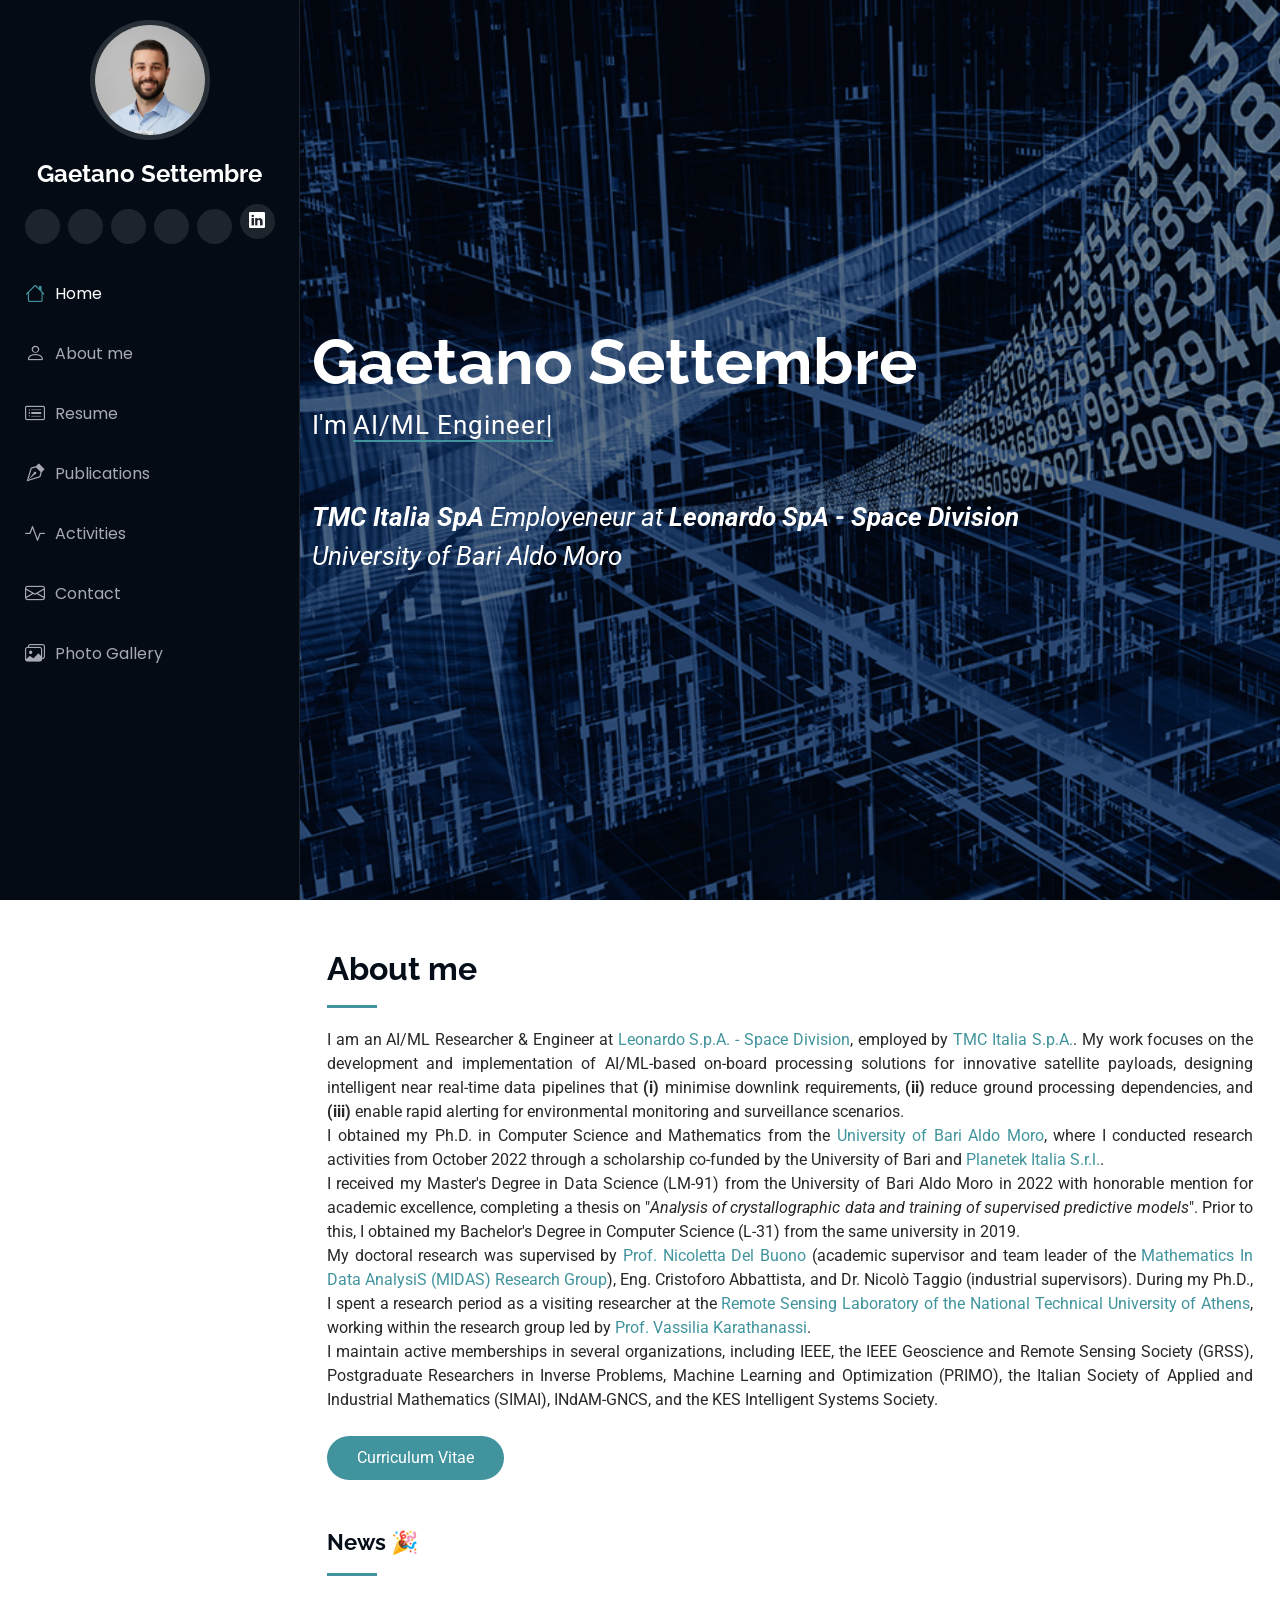
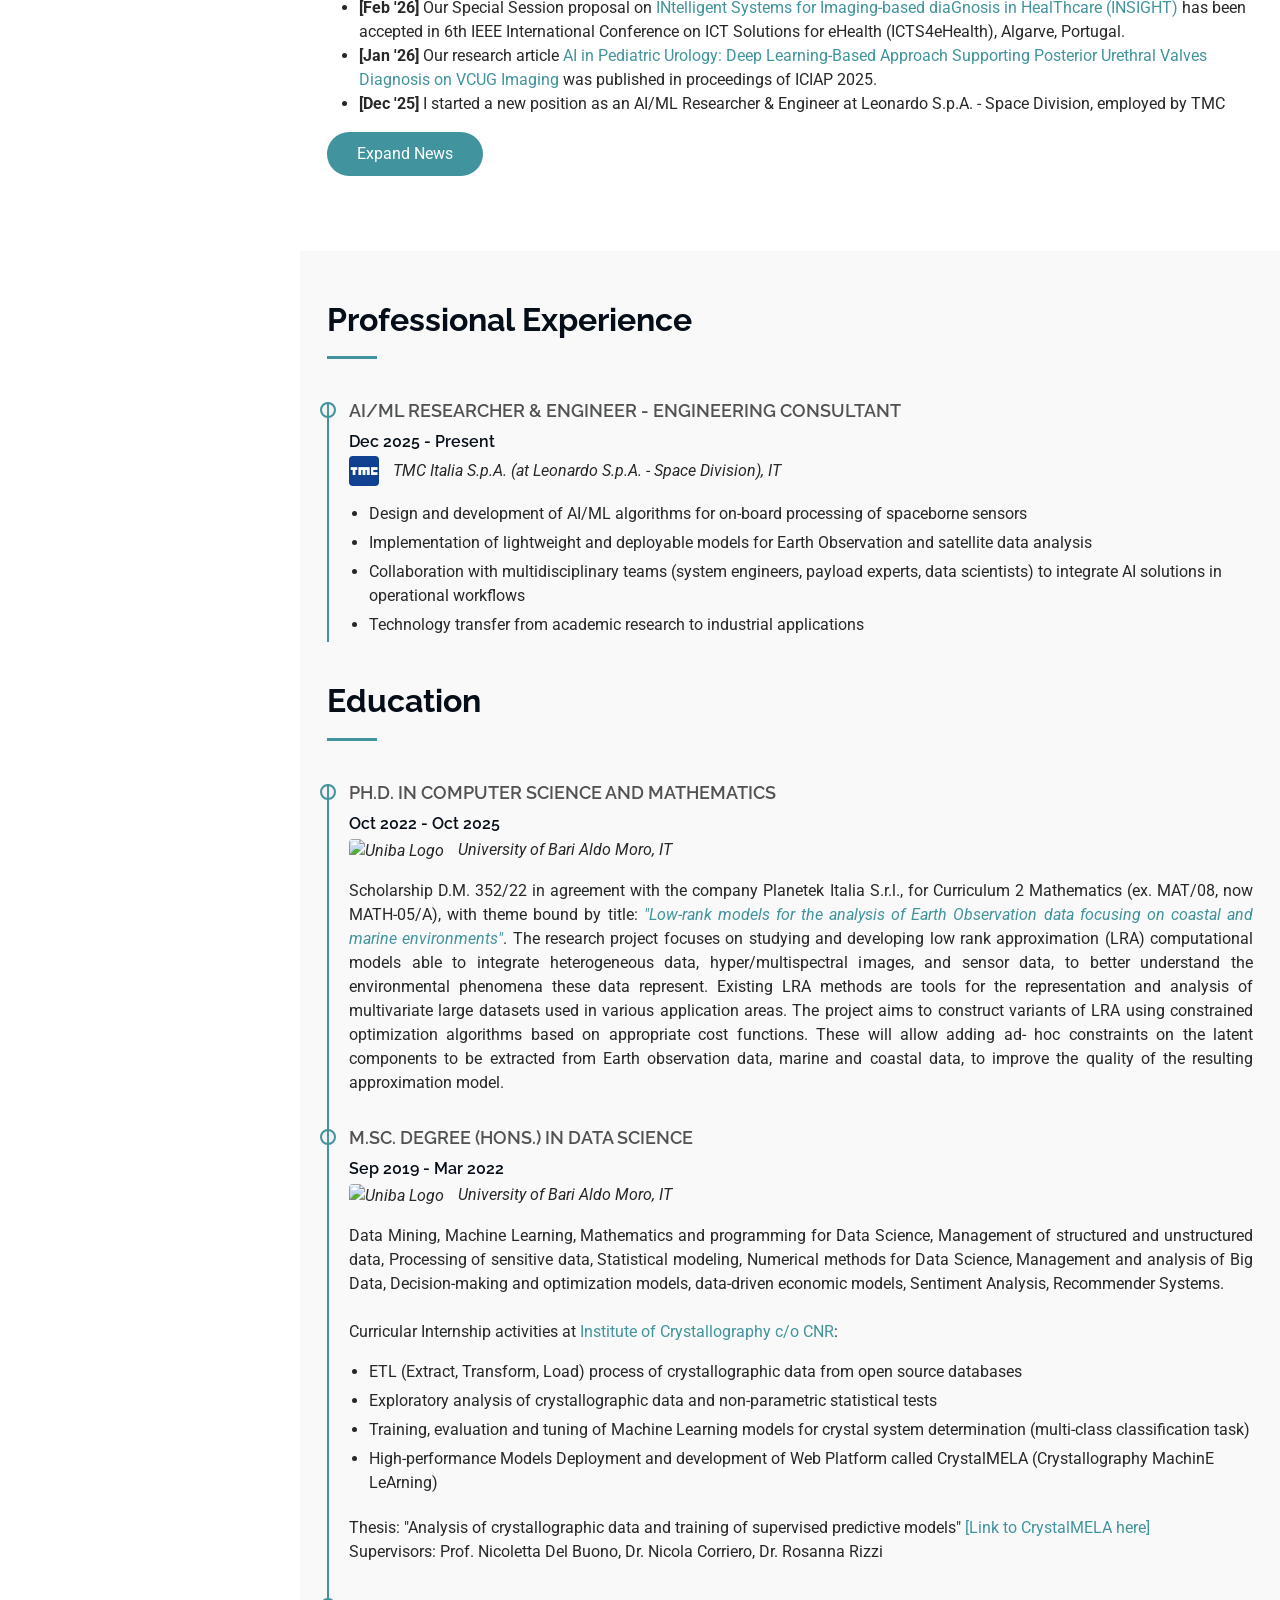
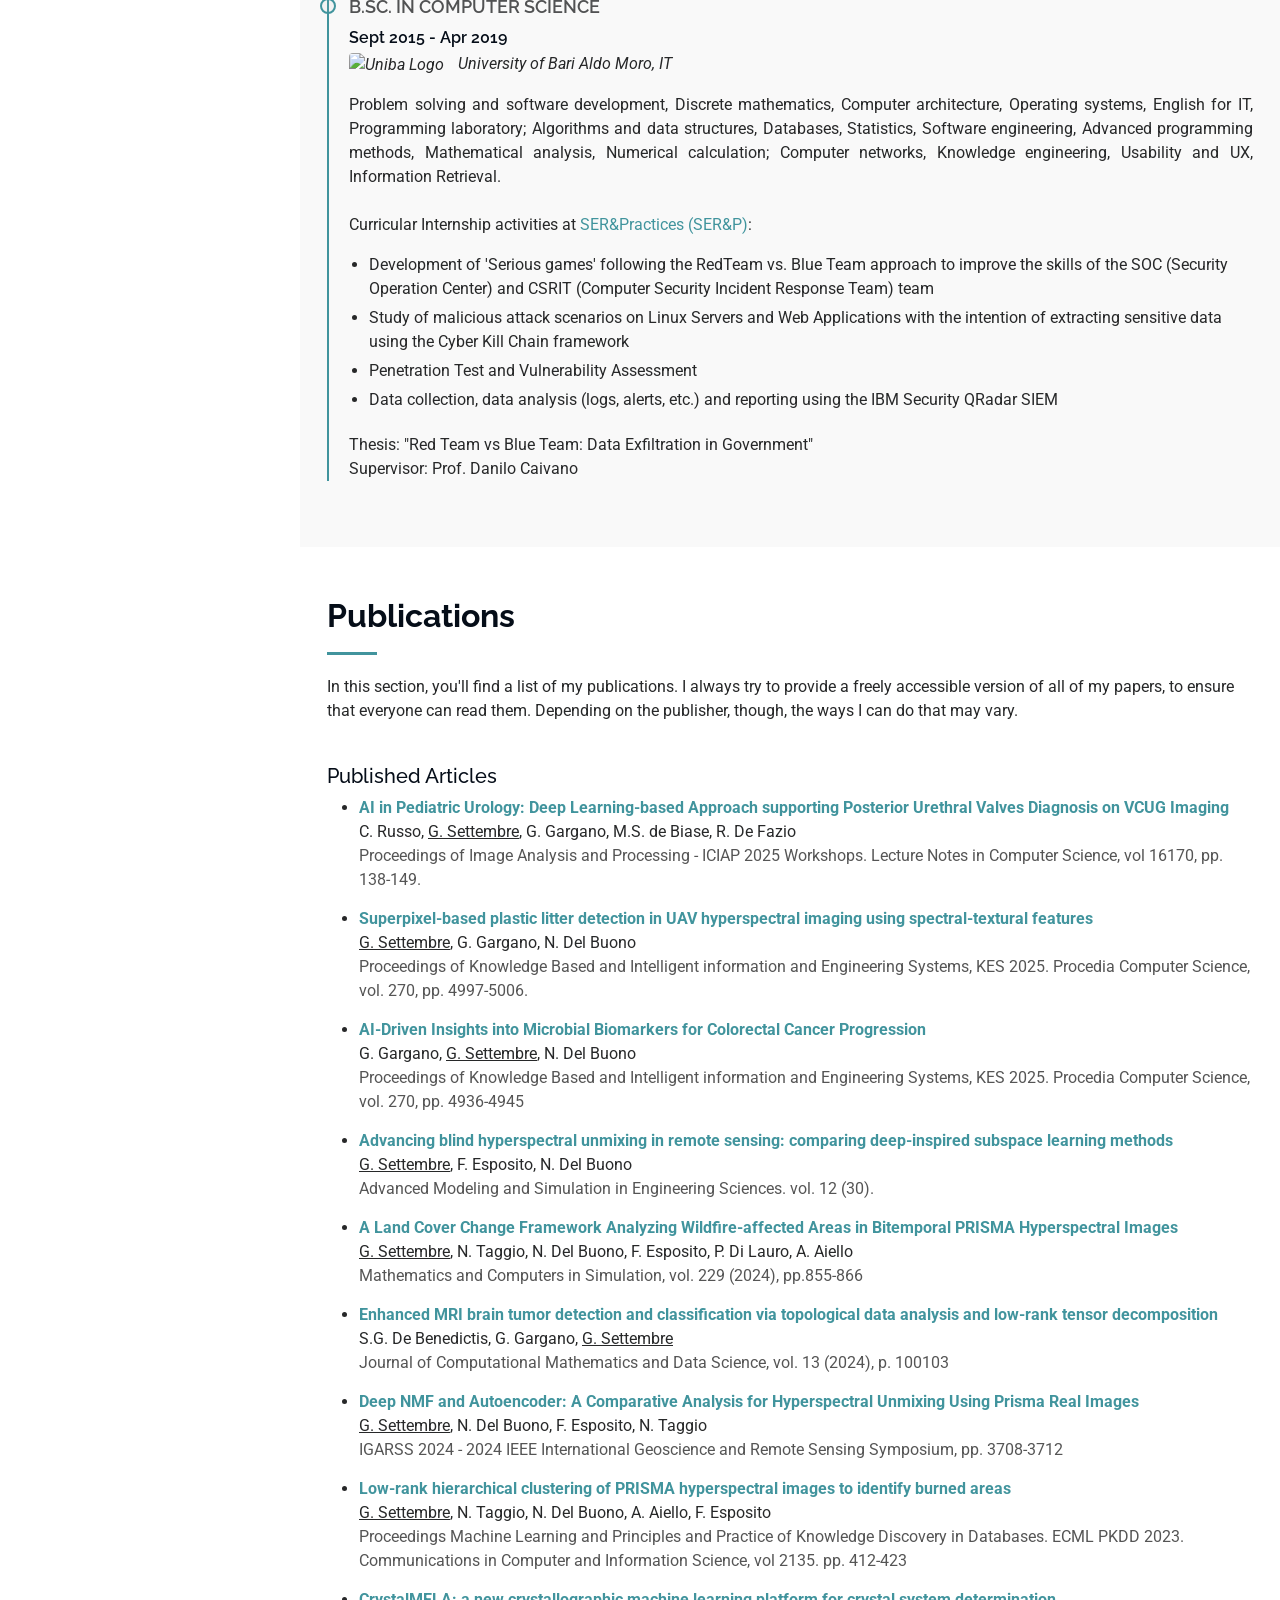
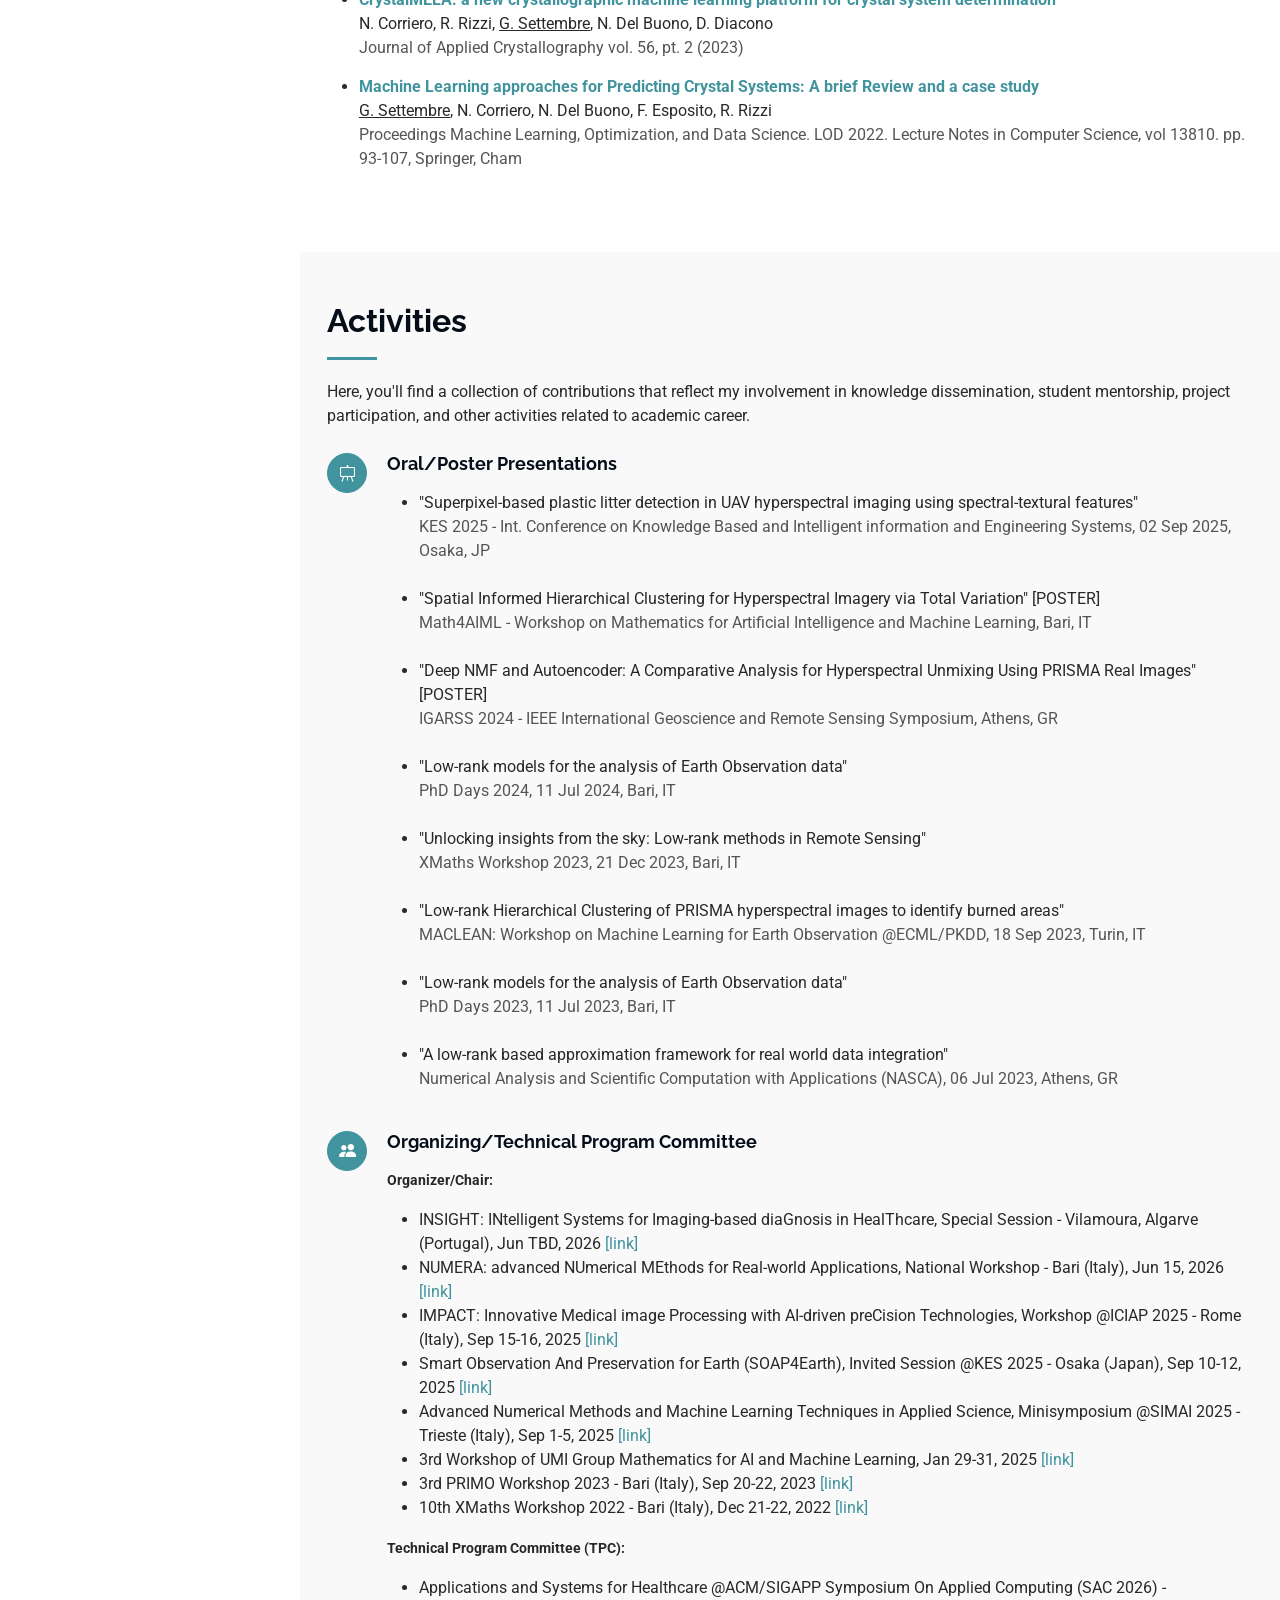
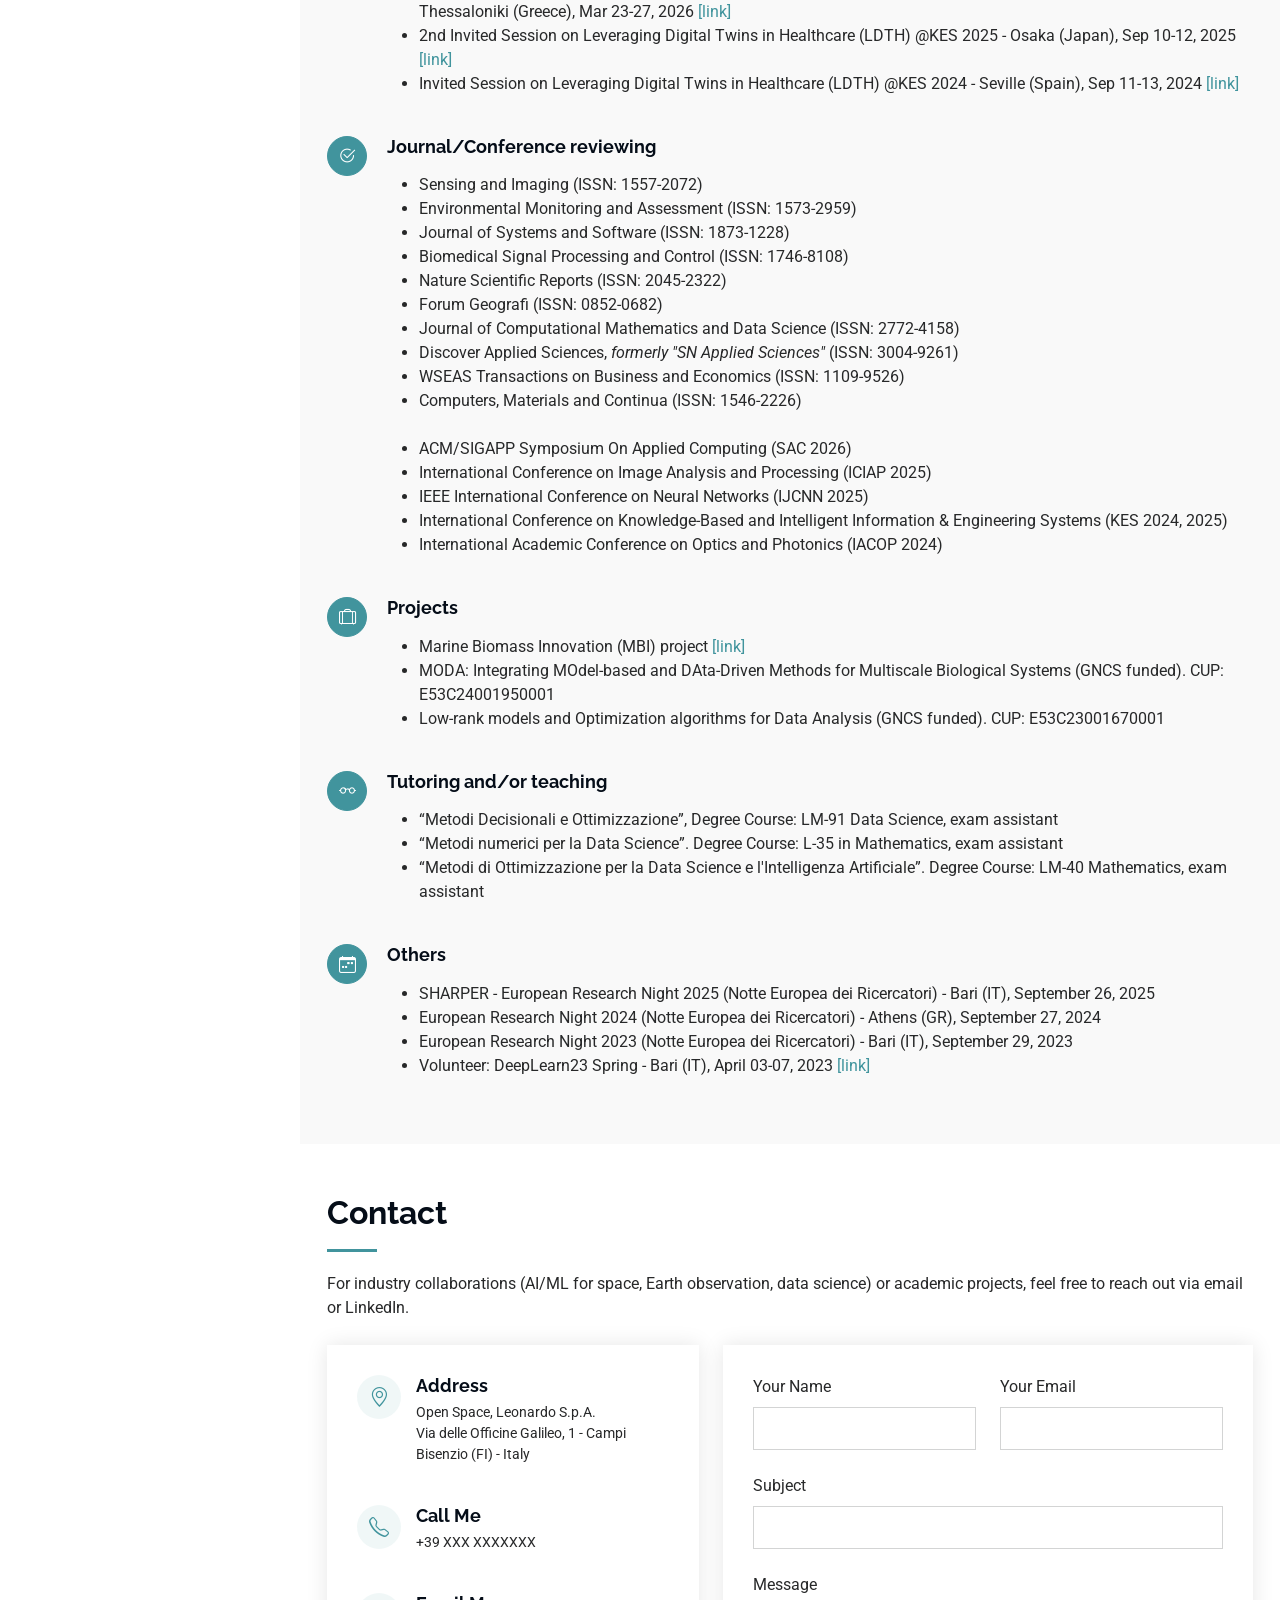
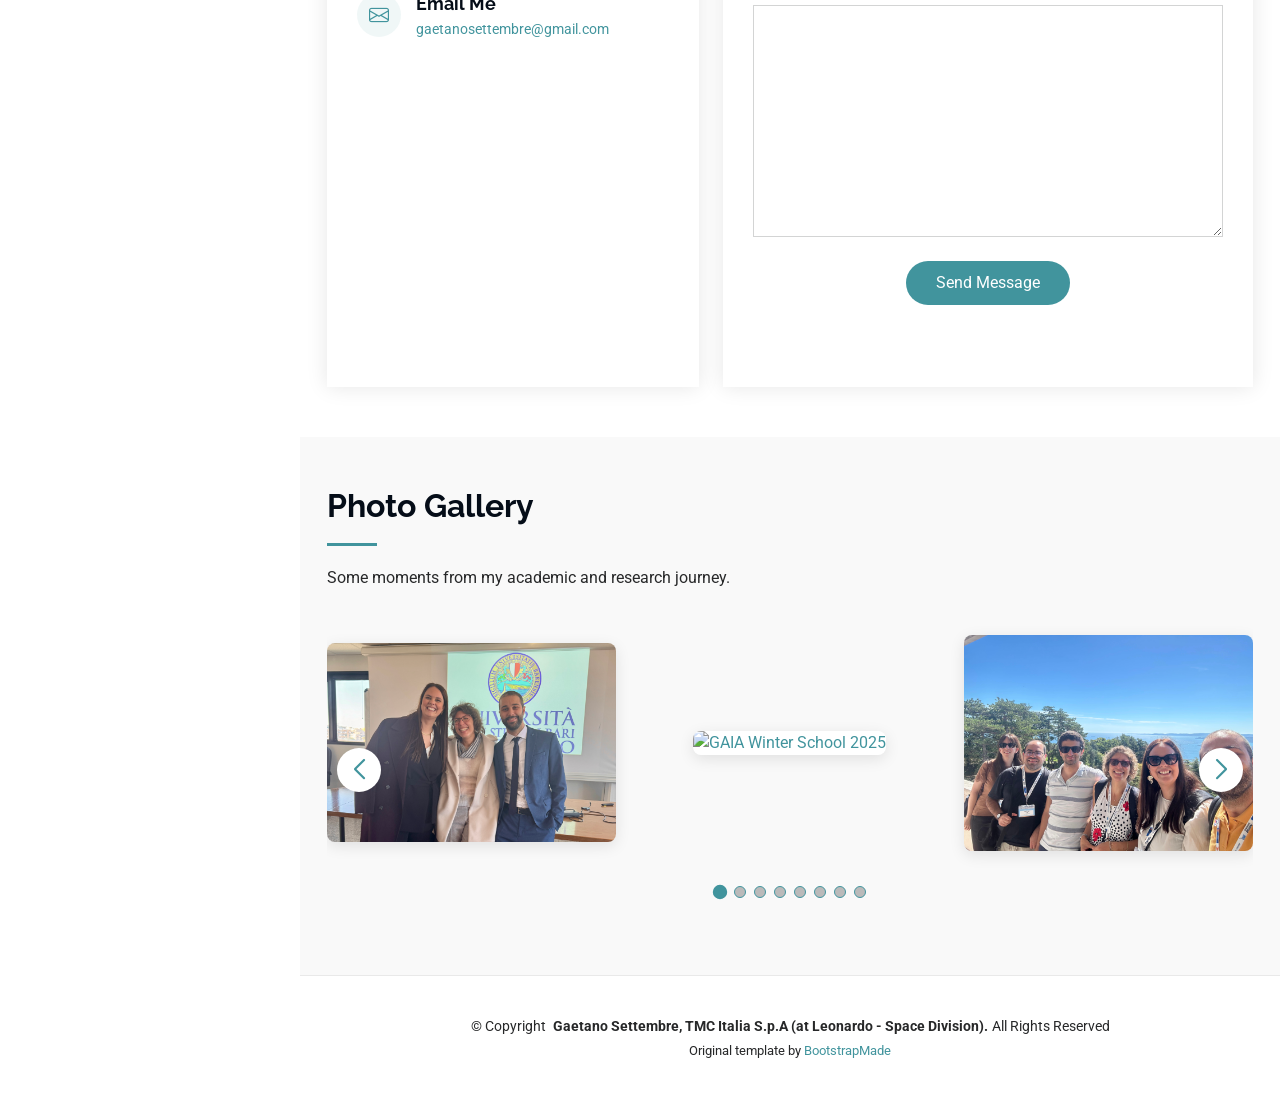
==== commit e143c2d6: "Add new gallery image and list entry Add assets/img/IMG_8246.JPG and include it as a new swiper-slid" ====
--- a/index.html
+++ b/index.html
@@ -716,6 +716,7 @@
               <h4 class="title">Journal/Conference reviewing</h4>
               <p class="description">
               <ul>
+                <li>Sensing and Imaging (ISSN: 1557-2072)</li>
                 <li>Environmental Monitoring and Assessment (ISSN: 1573-2959)</li>
                 <li>Journal of Systems and Software (ISSN: 1873-1228)</li>
                 <li>Biomedical Signal Processing and Control (ISSN: 1746-8108)</li>
@@ -902,6 +903,13 @@
             -->
             <div class="swiper-slide">
               <div class="gallery-item">
+                <a href="assets/img/IMG_8246.JPG" class="glightbox" data-gallery="gallery-photogallery">
+                  <img src="assets/img/IMG_8246.JPG" alt="PHDDefence class="img-fluid">
+                </a>
+              </div>
+            </div>
+            <div class="swiper-slide">
+              <div class="gallery-item">
                 <a href="assets/img/File_016.png" class="glightbox" data-gallery="gallery-photogallery">
                   <img src="assets/img/File_016.png" alt="GAIA Winter School 2025" class="img-fluid">
                 </a>
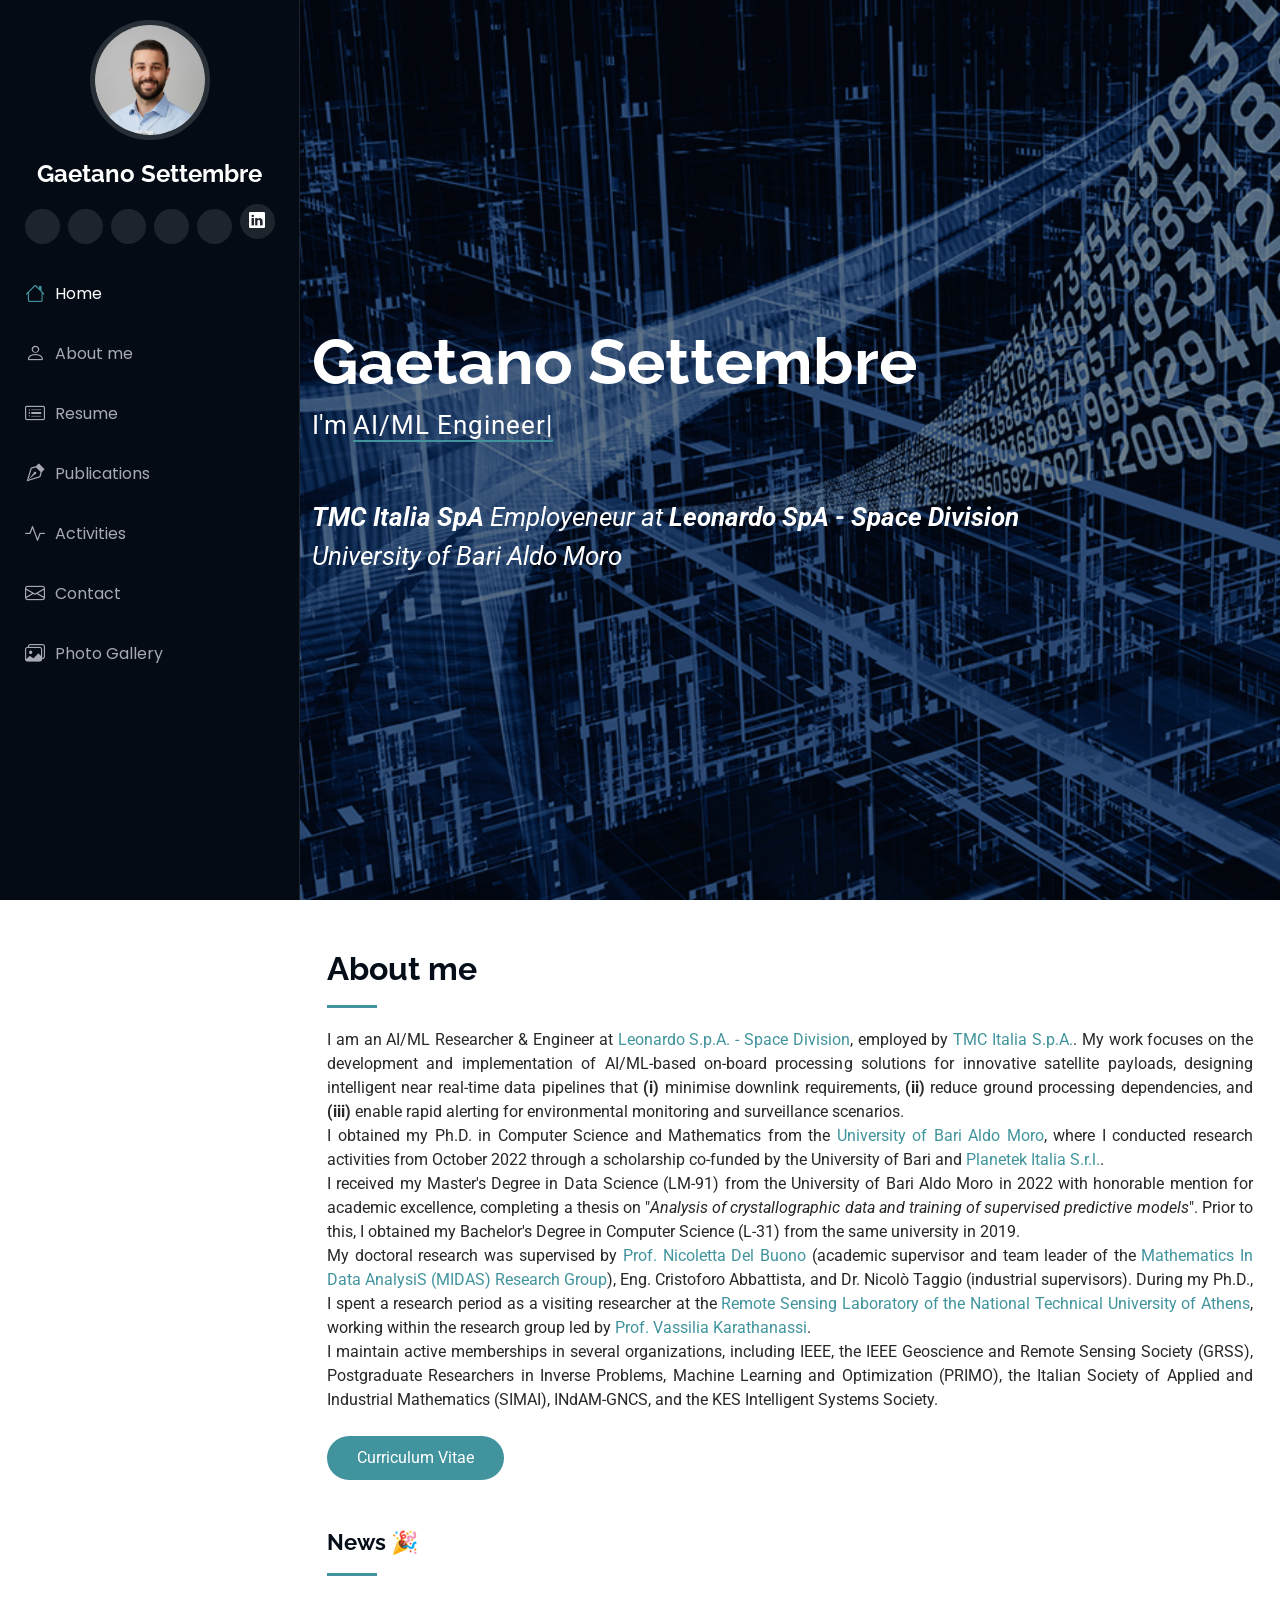
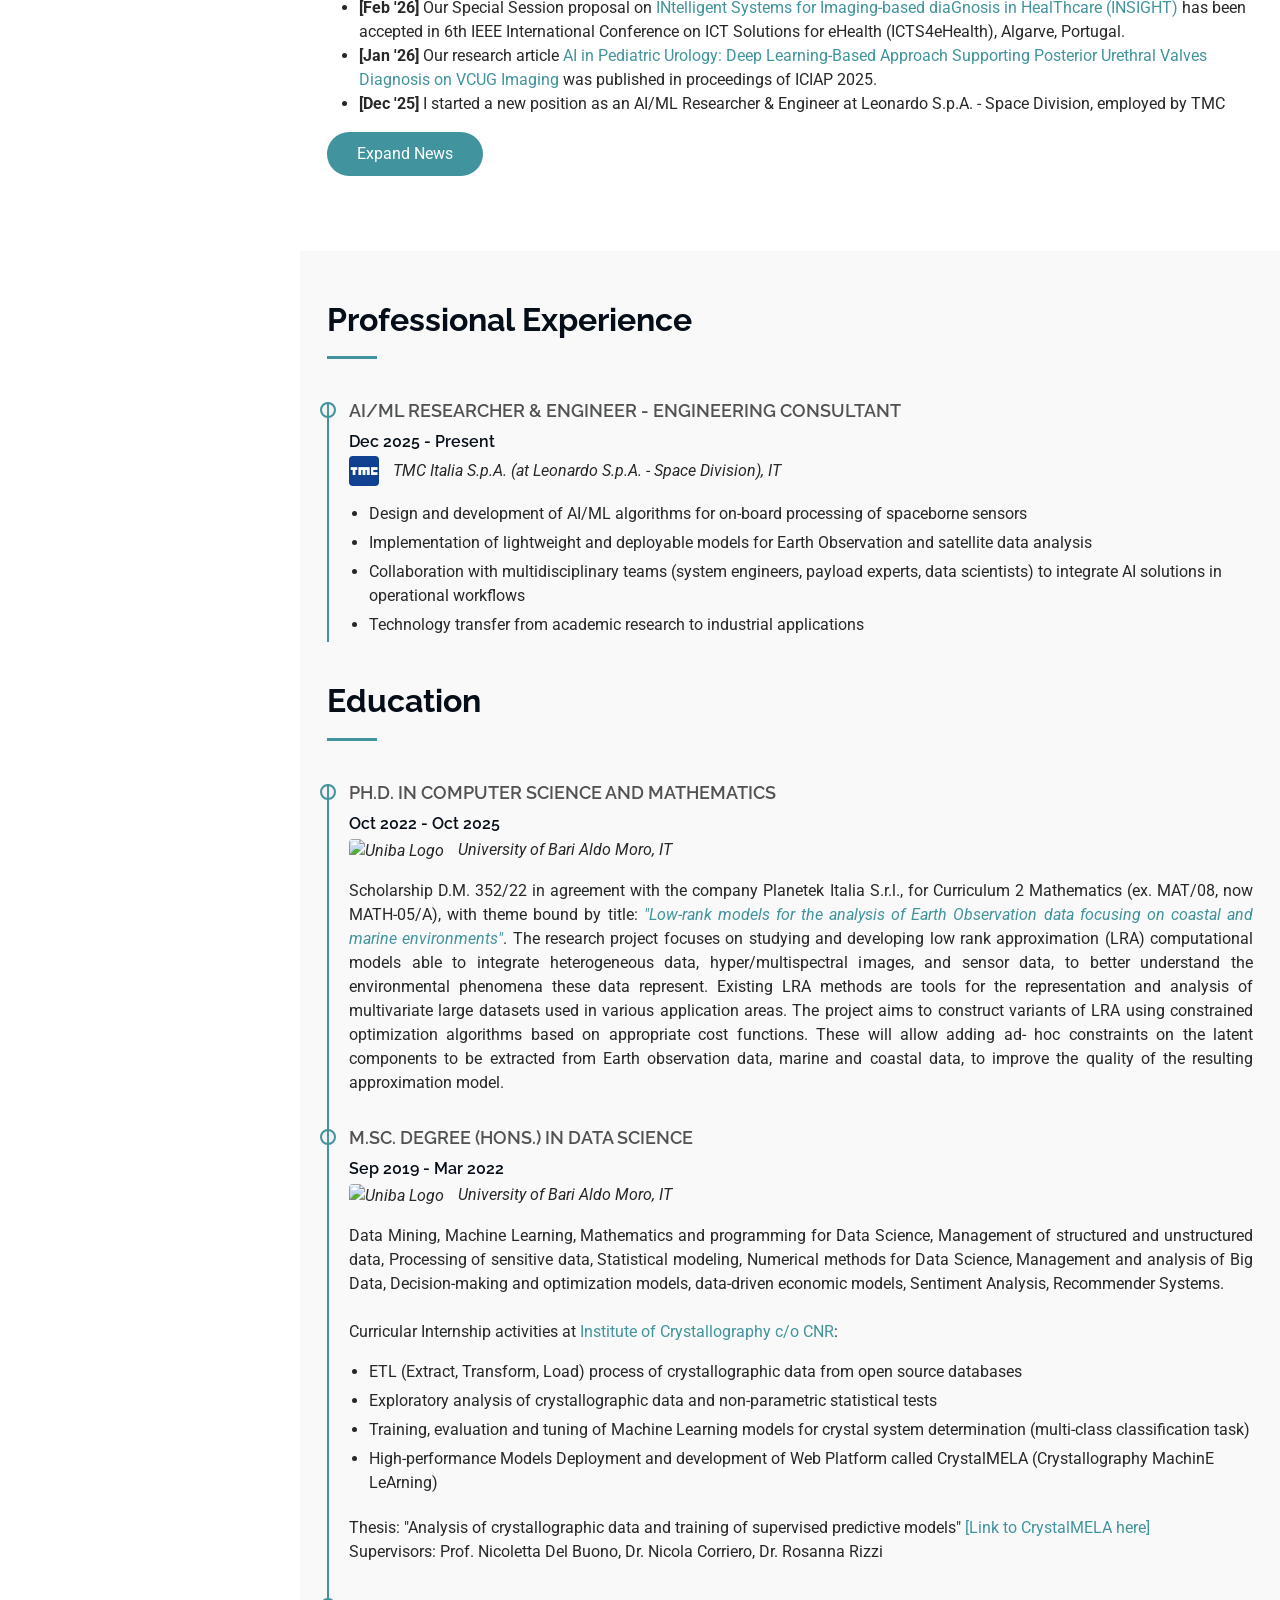
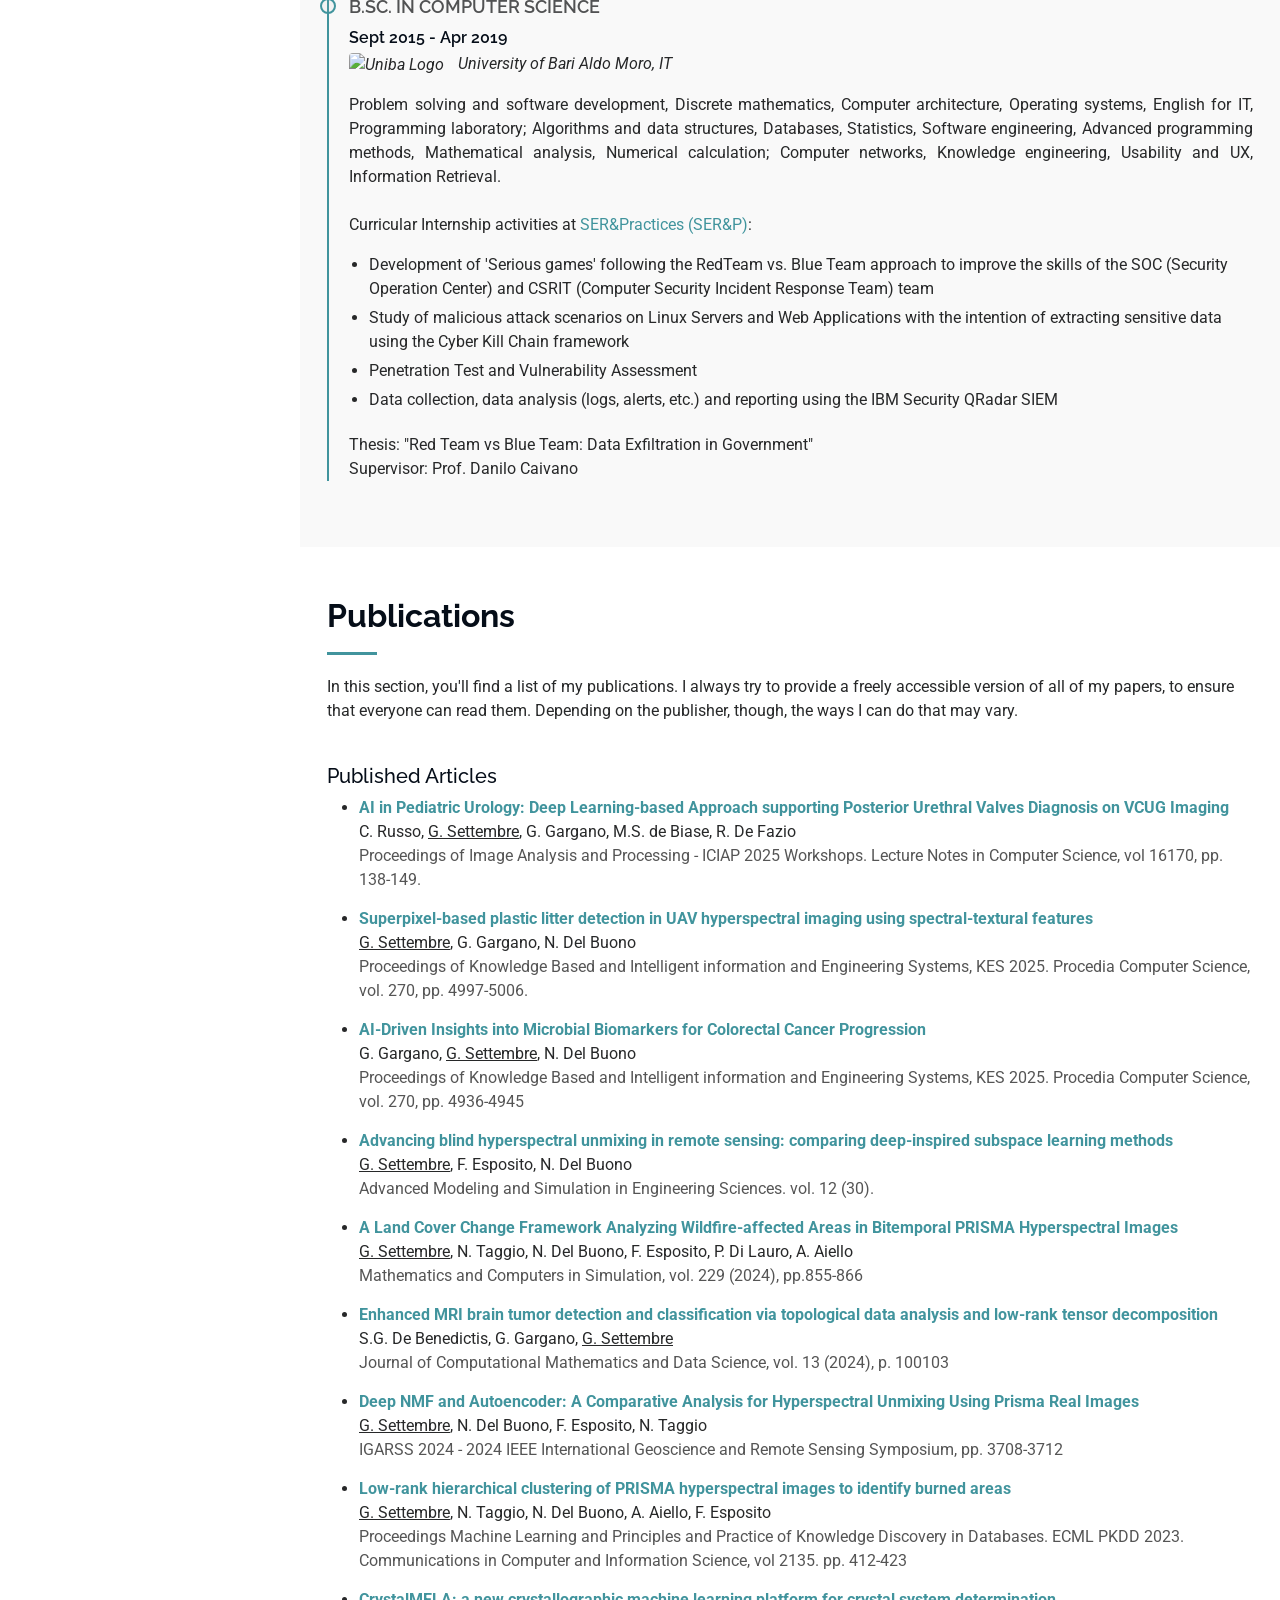
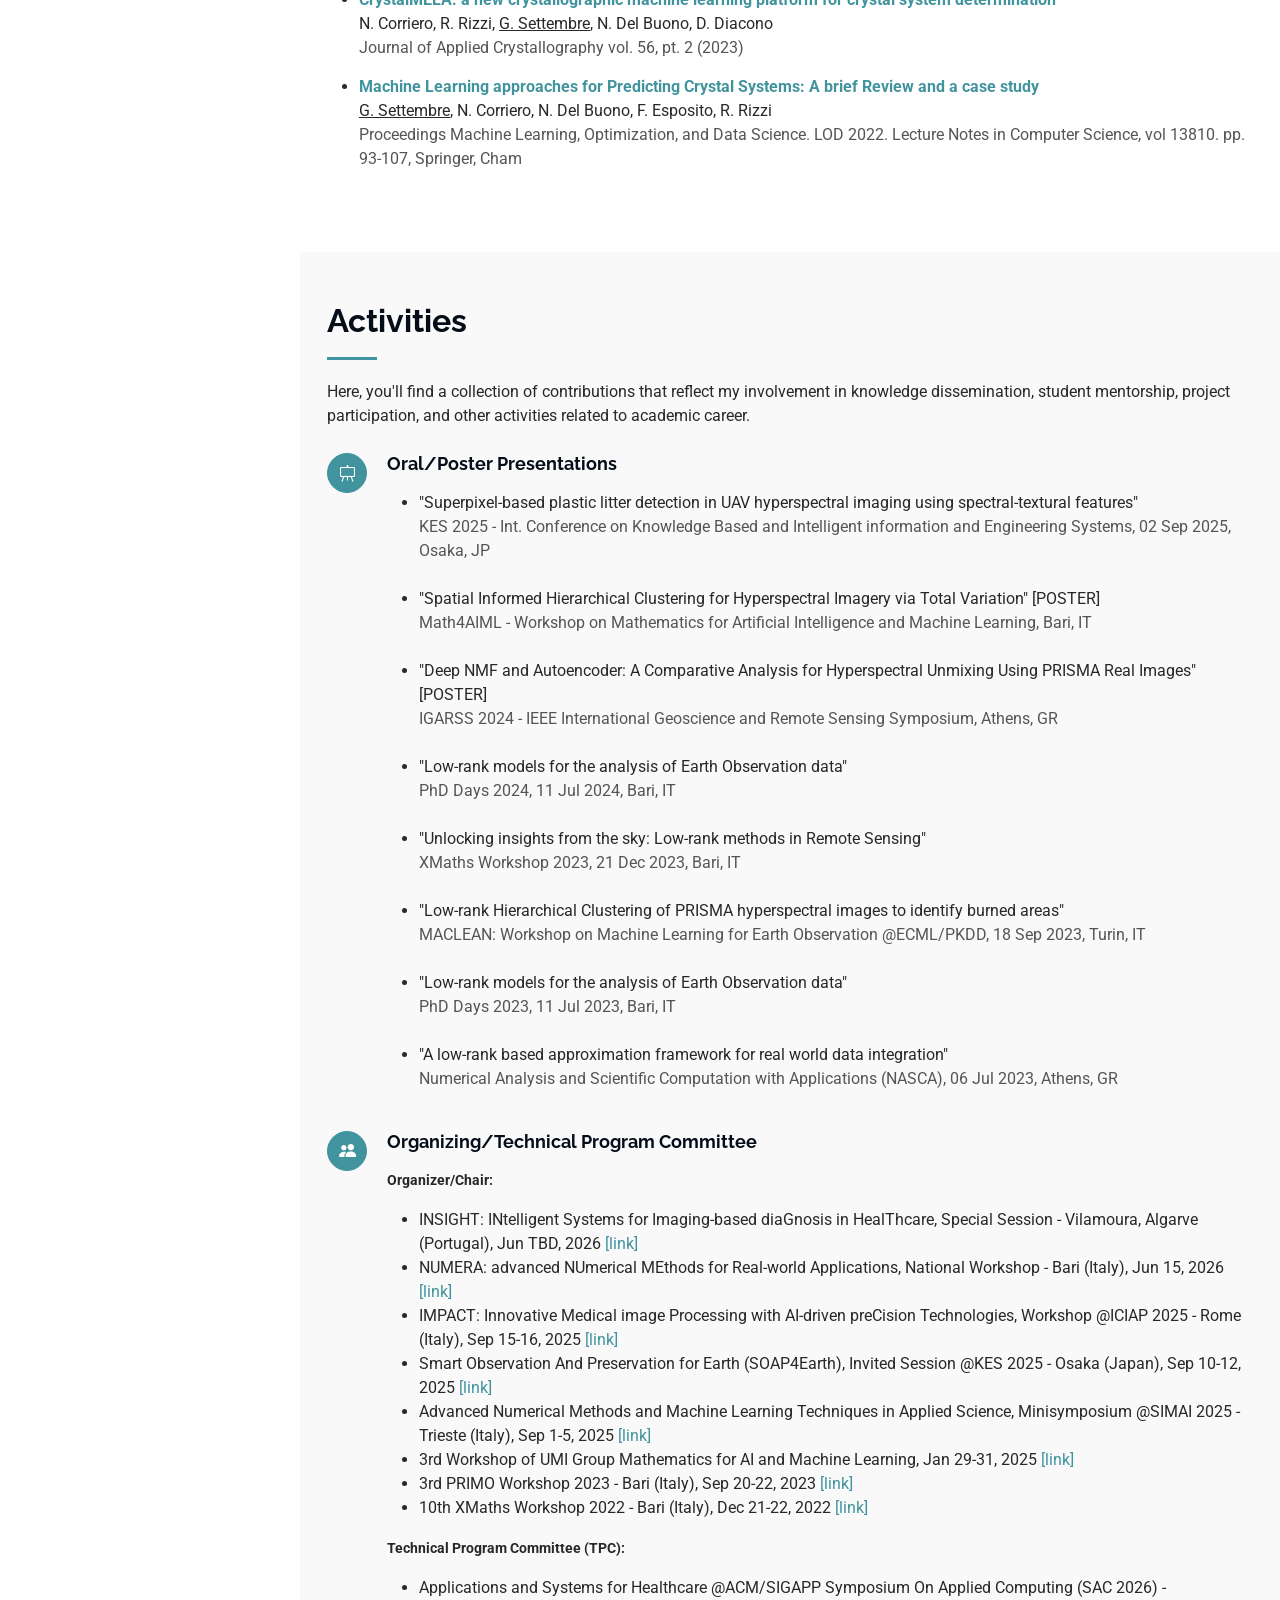
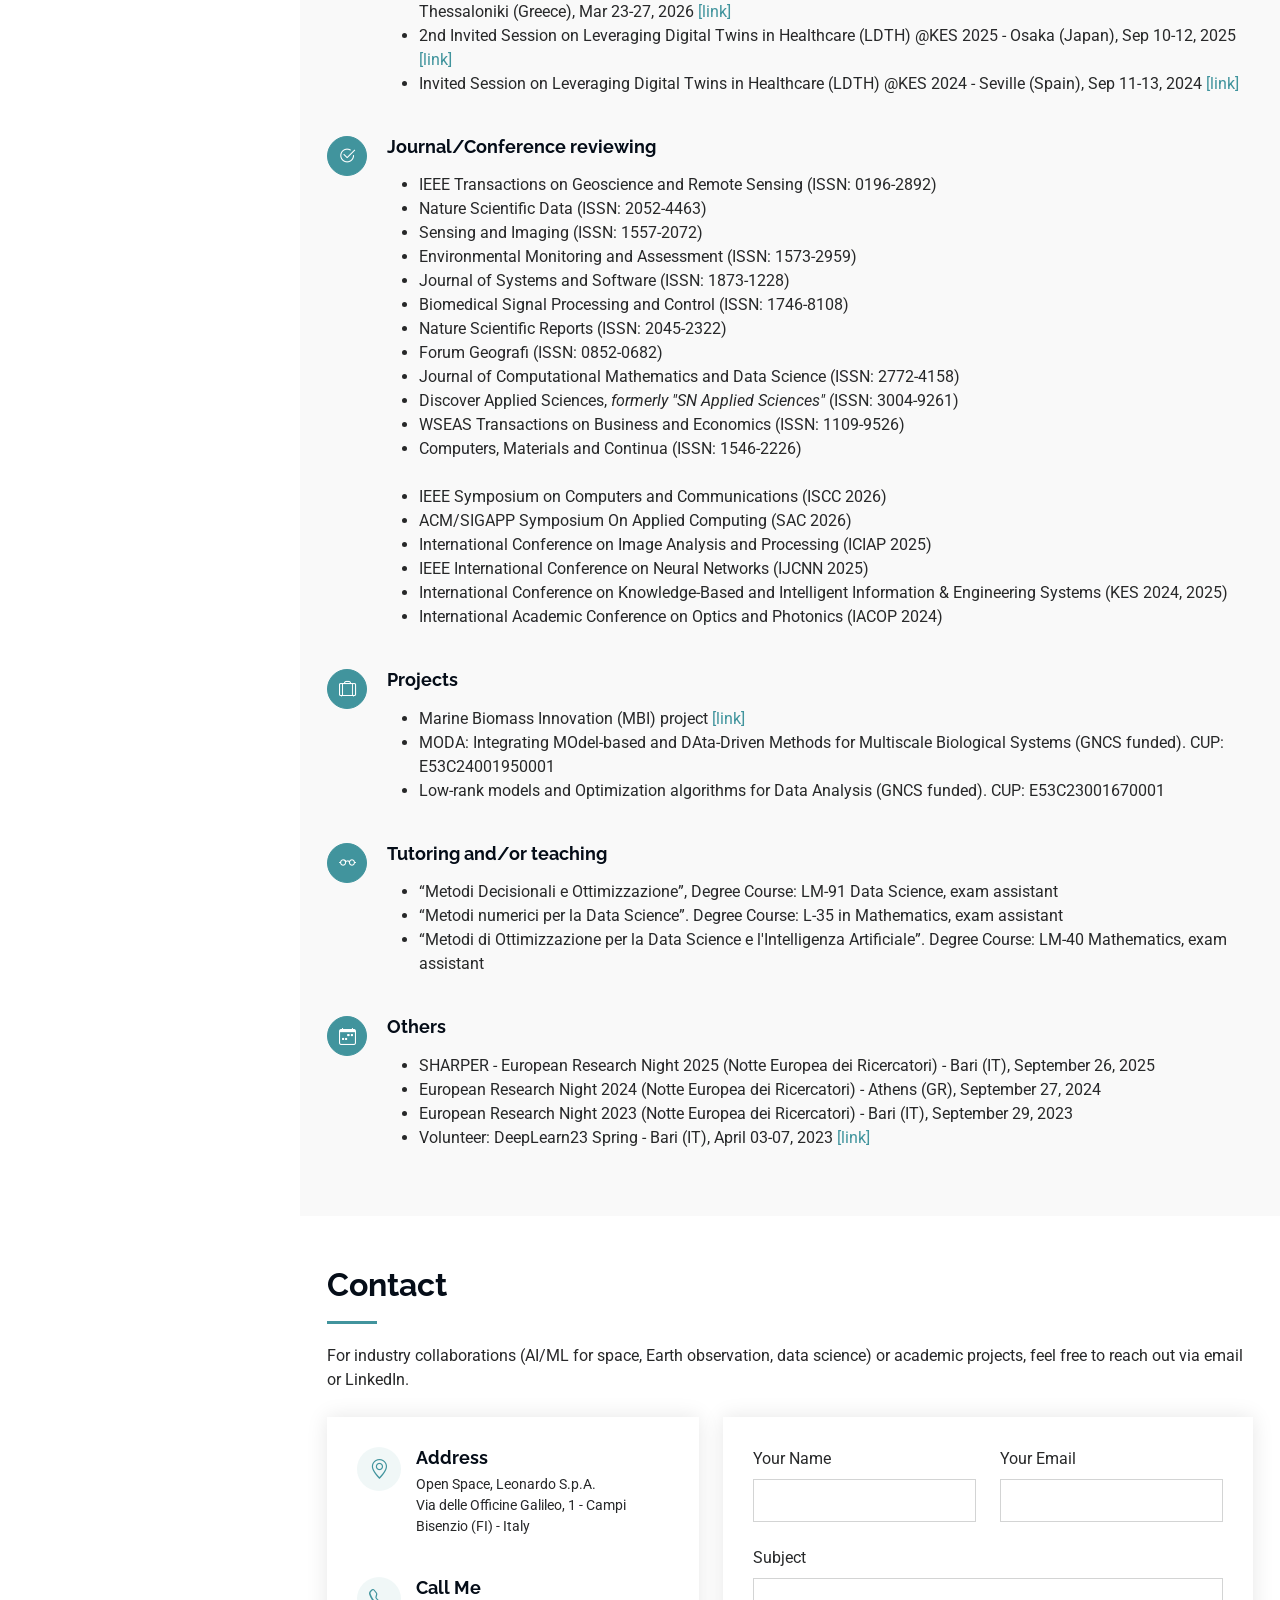
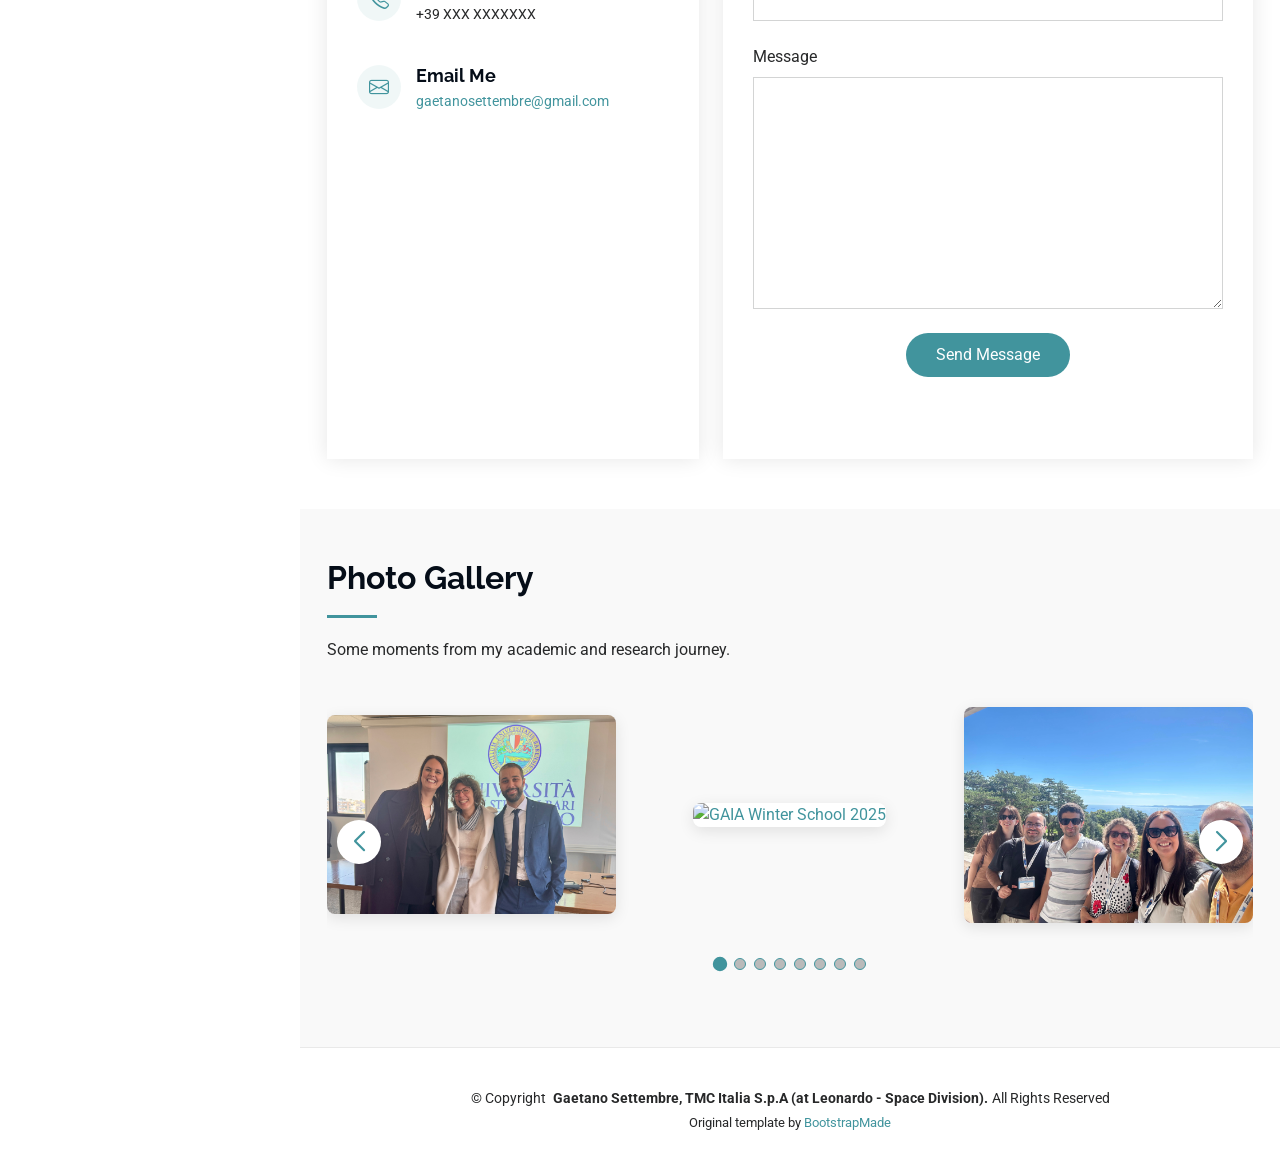
==== commit 45688e1a: "Update reviews" ====
--- a/index.html
+++ b/index.html
@@ -716,6 +716,8 @@
               <h4 class="title">Journal/Conference reviewing</h4>
               <p class="description">
               <ul>
+                <li>IEEE Transactions on Geoscience and Remote Sensing (ISSN: 0196-2892)</li>
+                <li>Nature Scientific Data (ISSN: 2052-4463)</li>
                 <li>Sensing and Imaging (ISSN: 1557-2072)</li>
                 <li>Environmental Monitoring and Assessment (ISSN: 1573-2959)</li>
                 <li>Journal of Systems and Software (ISSN: 1873-1228)</li>
@@ -727,6 +729,7 @@
                 <li>WSEAS Transactions on Business and Economics (ISSN: 1109-9526)</li>
                 <li>Computers, Materials and Continua (ISSN: 1546-2226)</li> 
                <br>
+                <li>IEEE Symposium on Computers and Communications (ISCC 2026)</li>
                 <li>ACM/SIGAPP Symposium On Applied Computing (SAC 2026)</li>
                 <li>International Conference on Image Analysis and Processing (ICIAP 2025)</li>
                 <li>IEEE International Conference on Neural Networks (IJCNN 2025)</li>
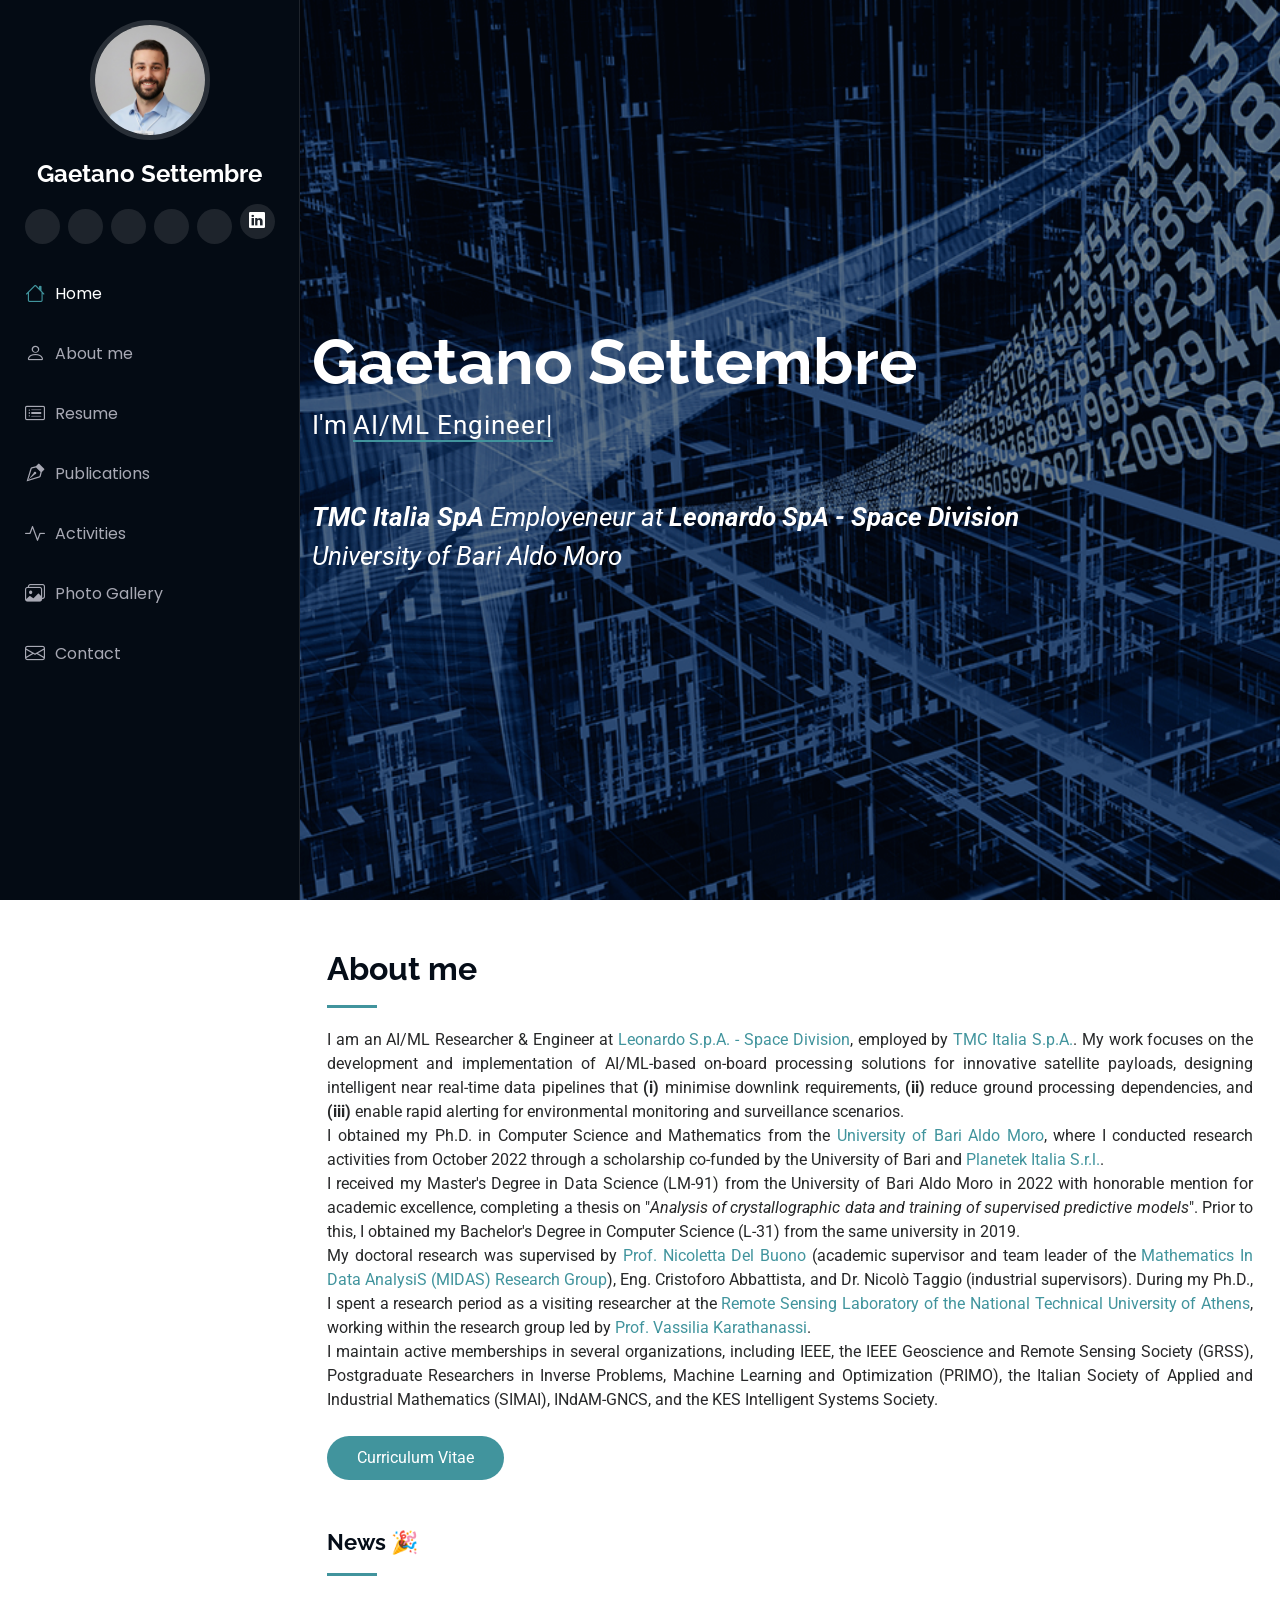
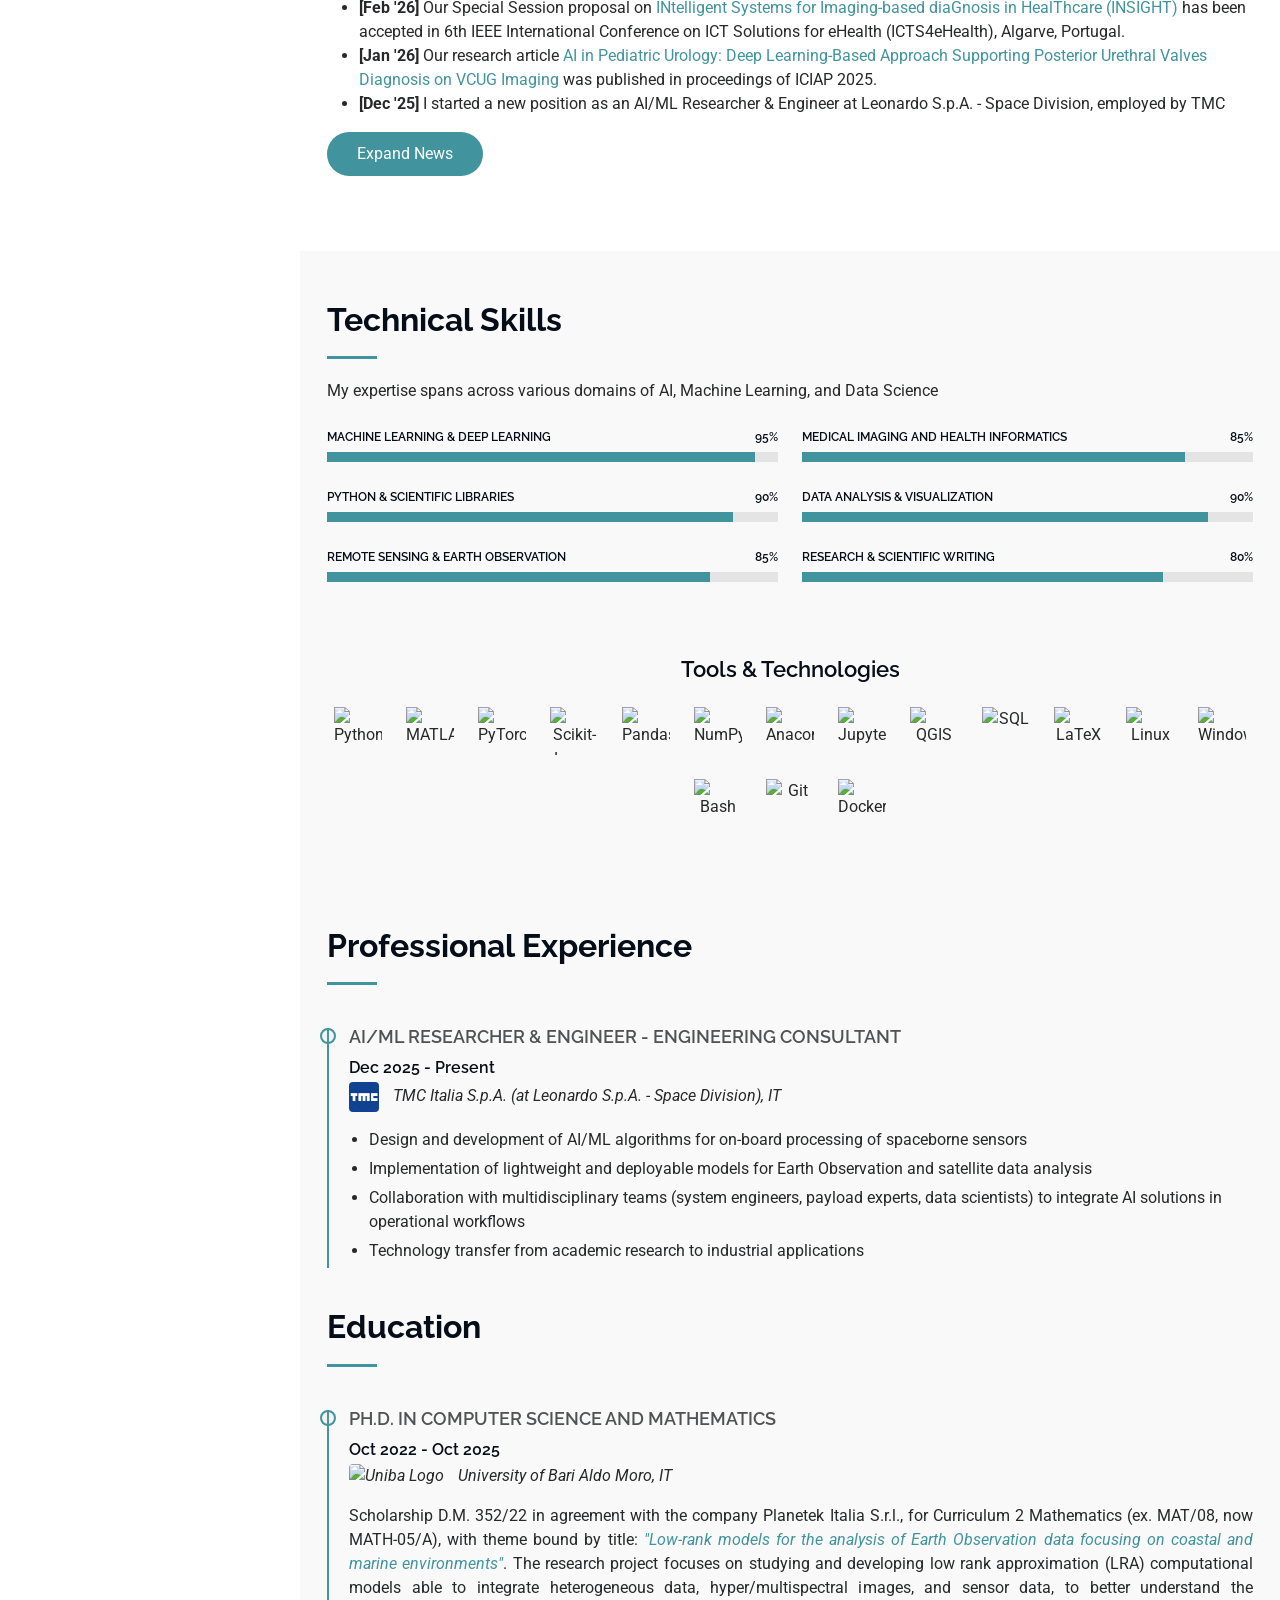
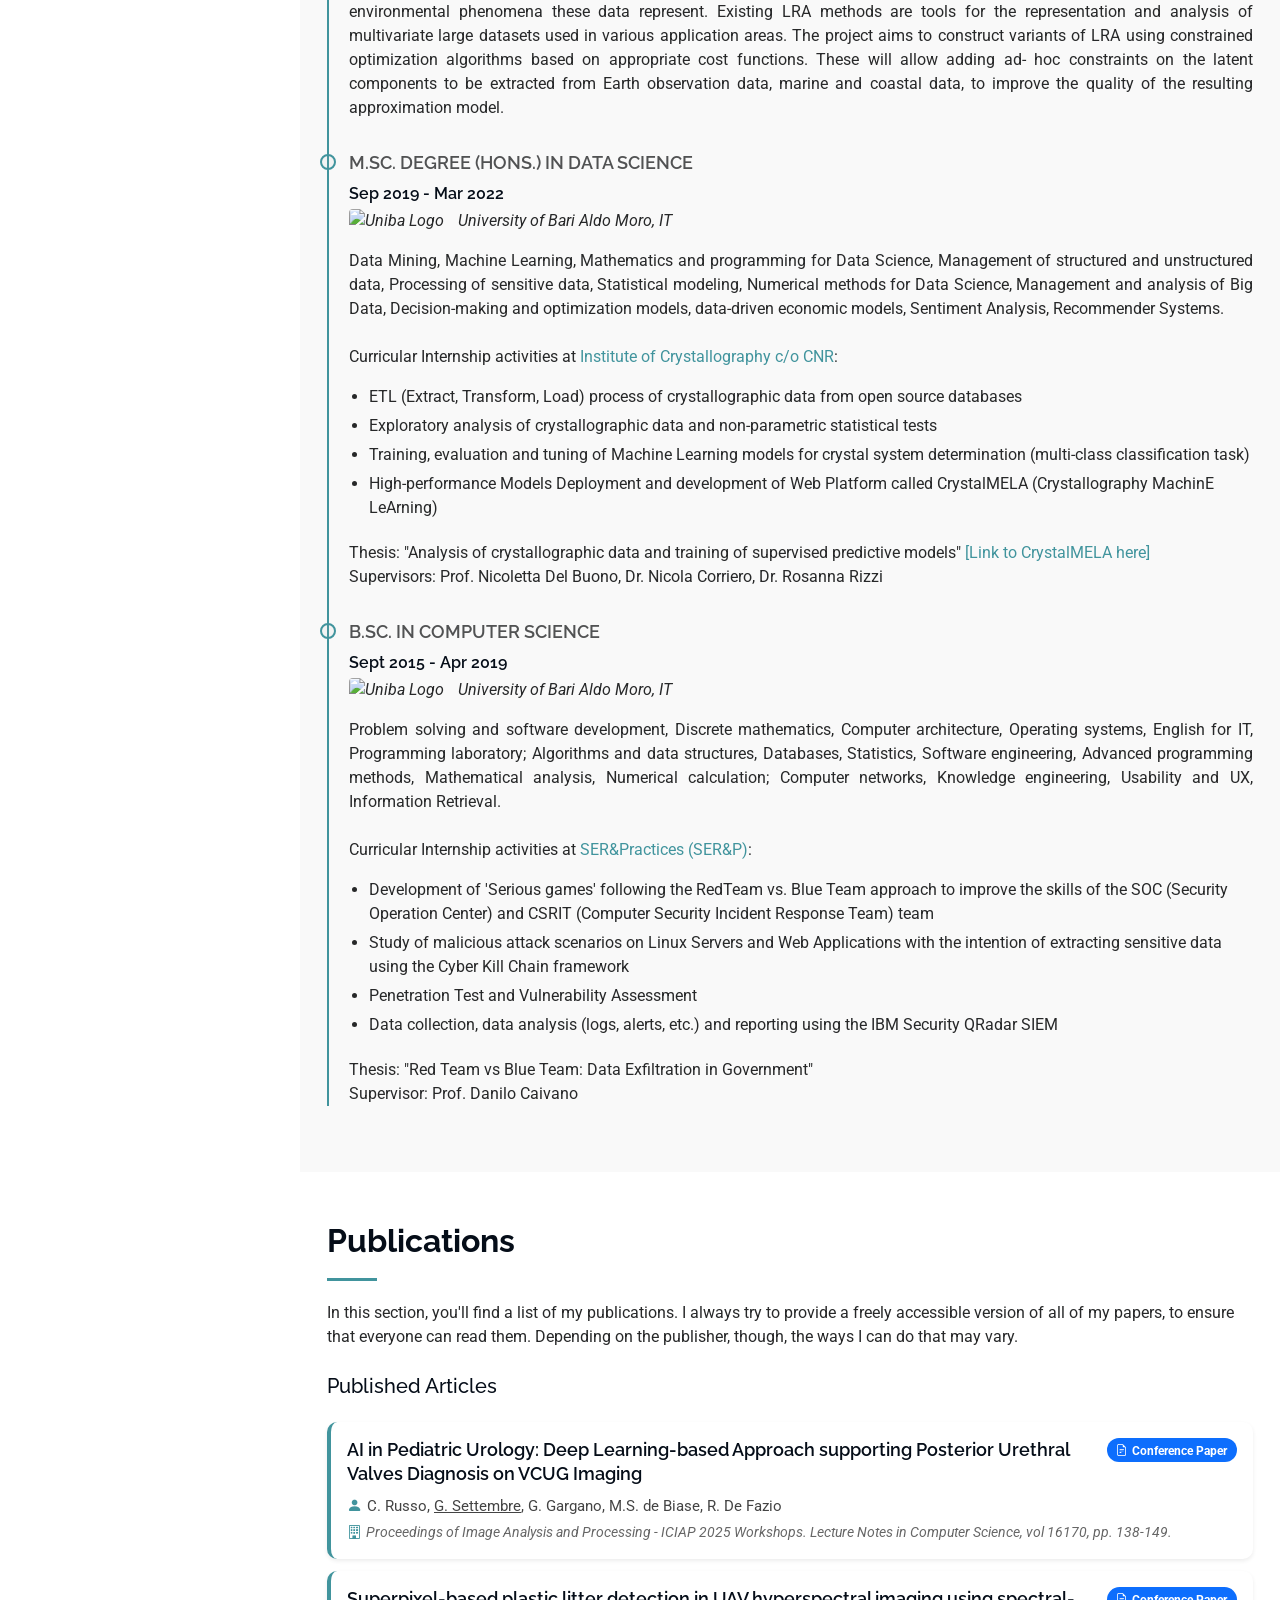
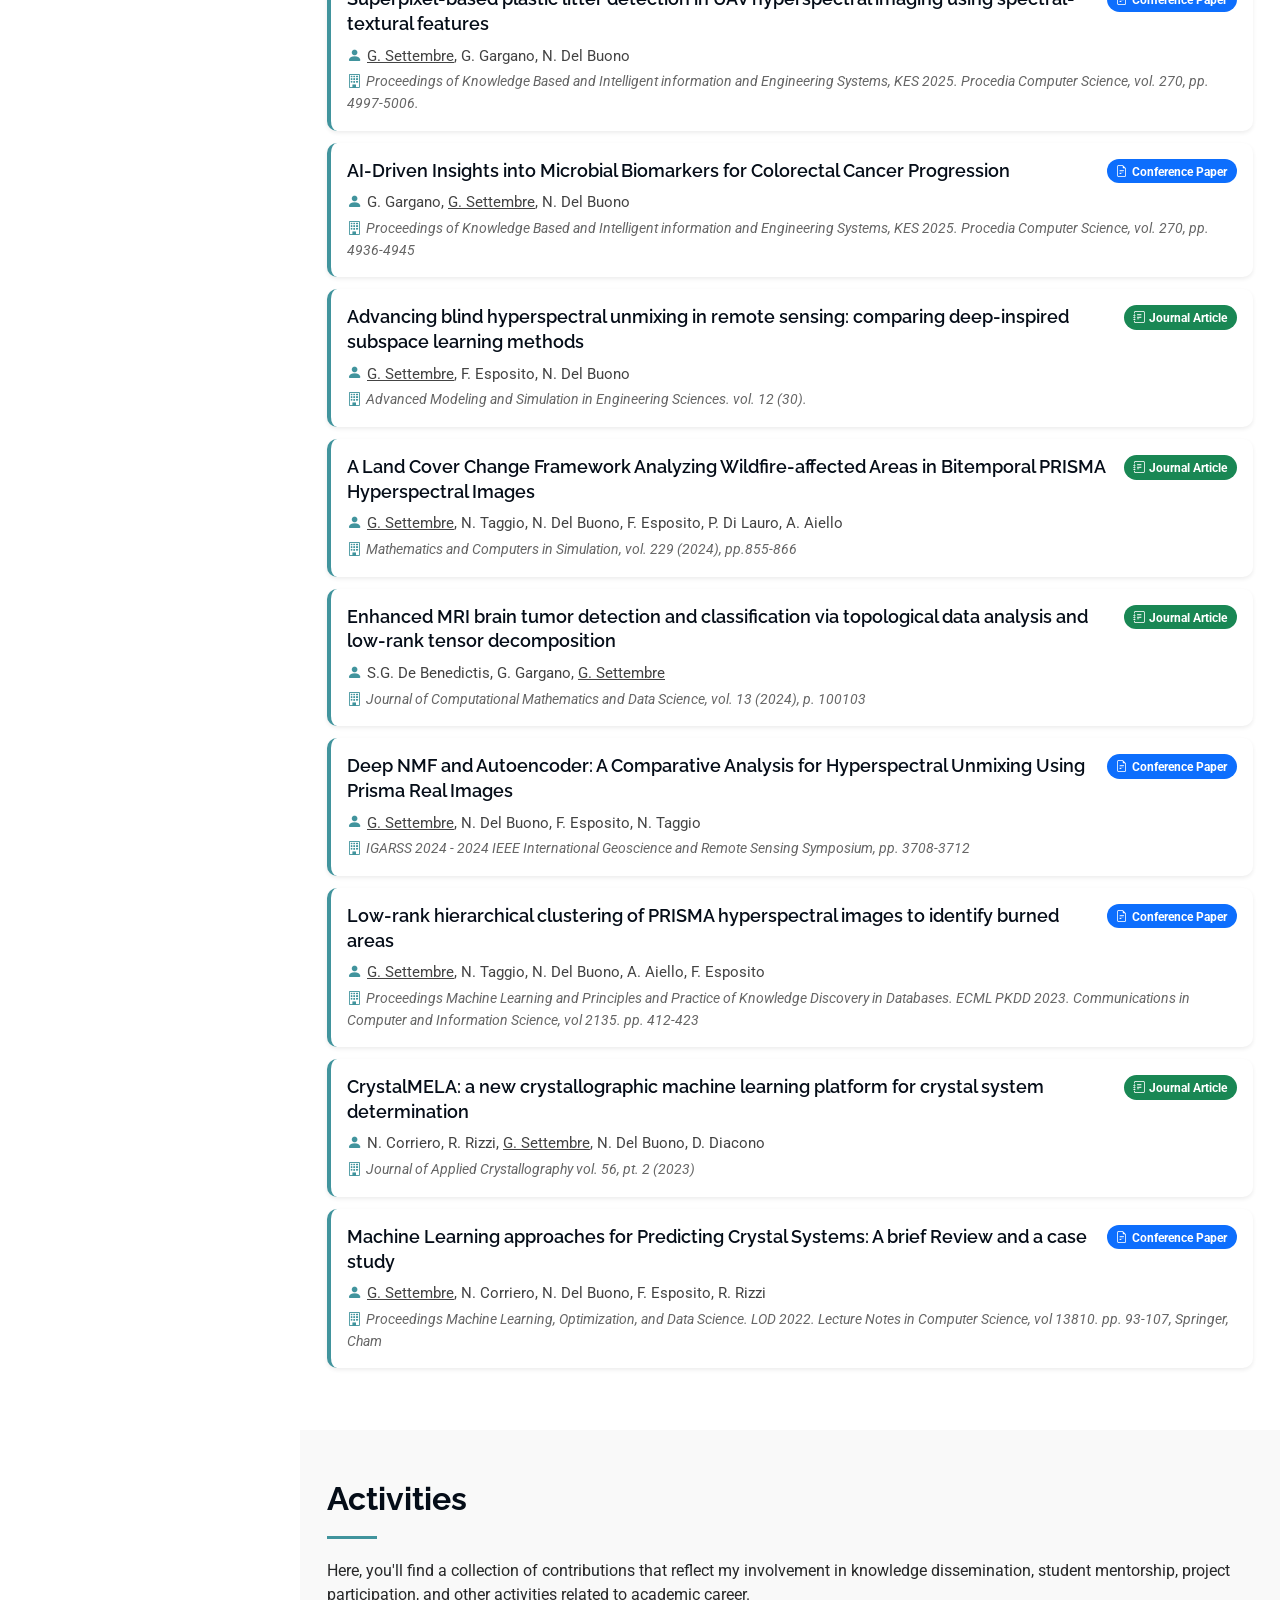
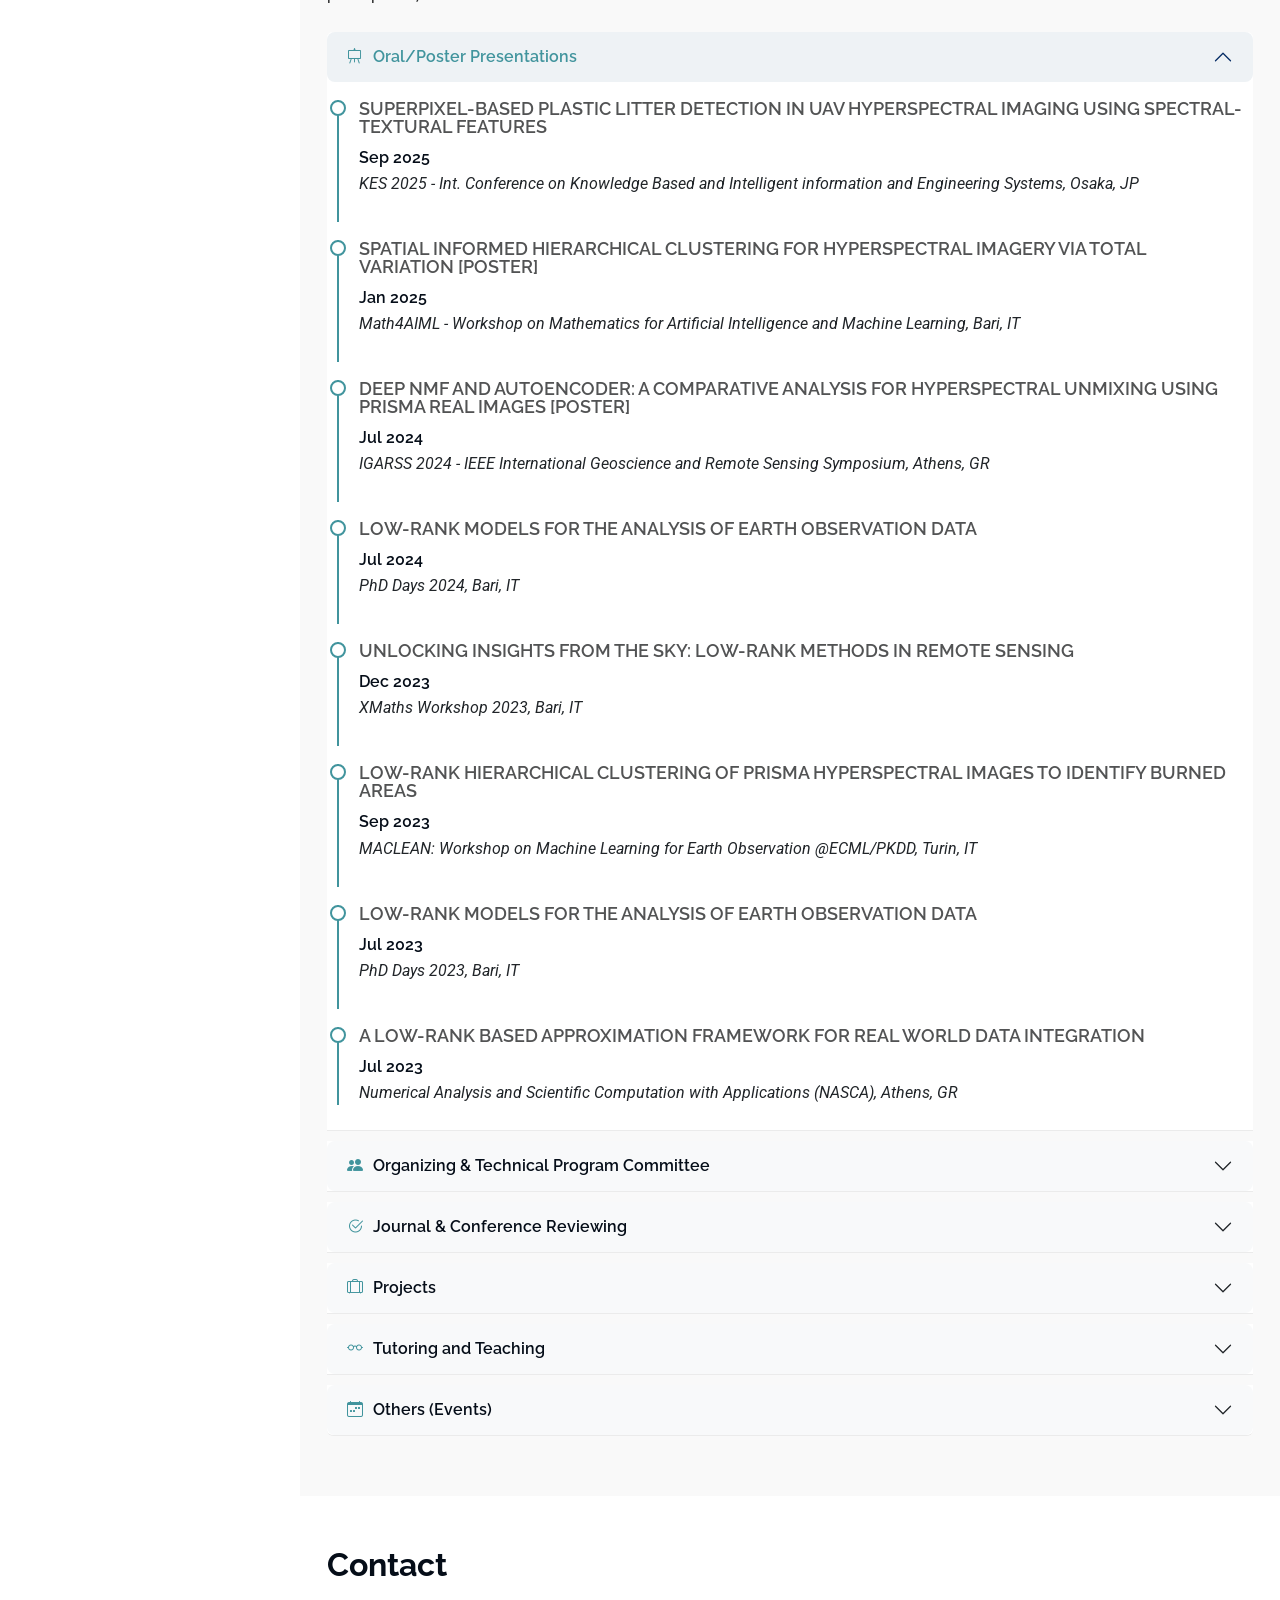
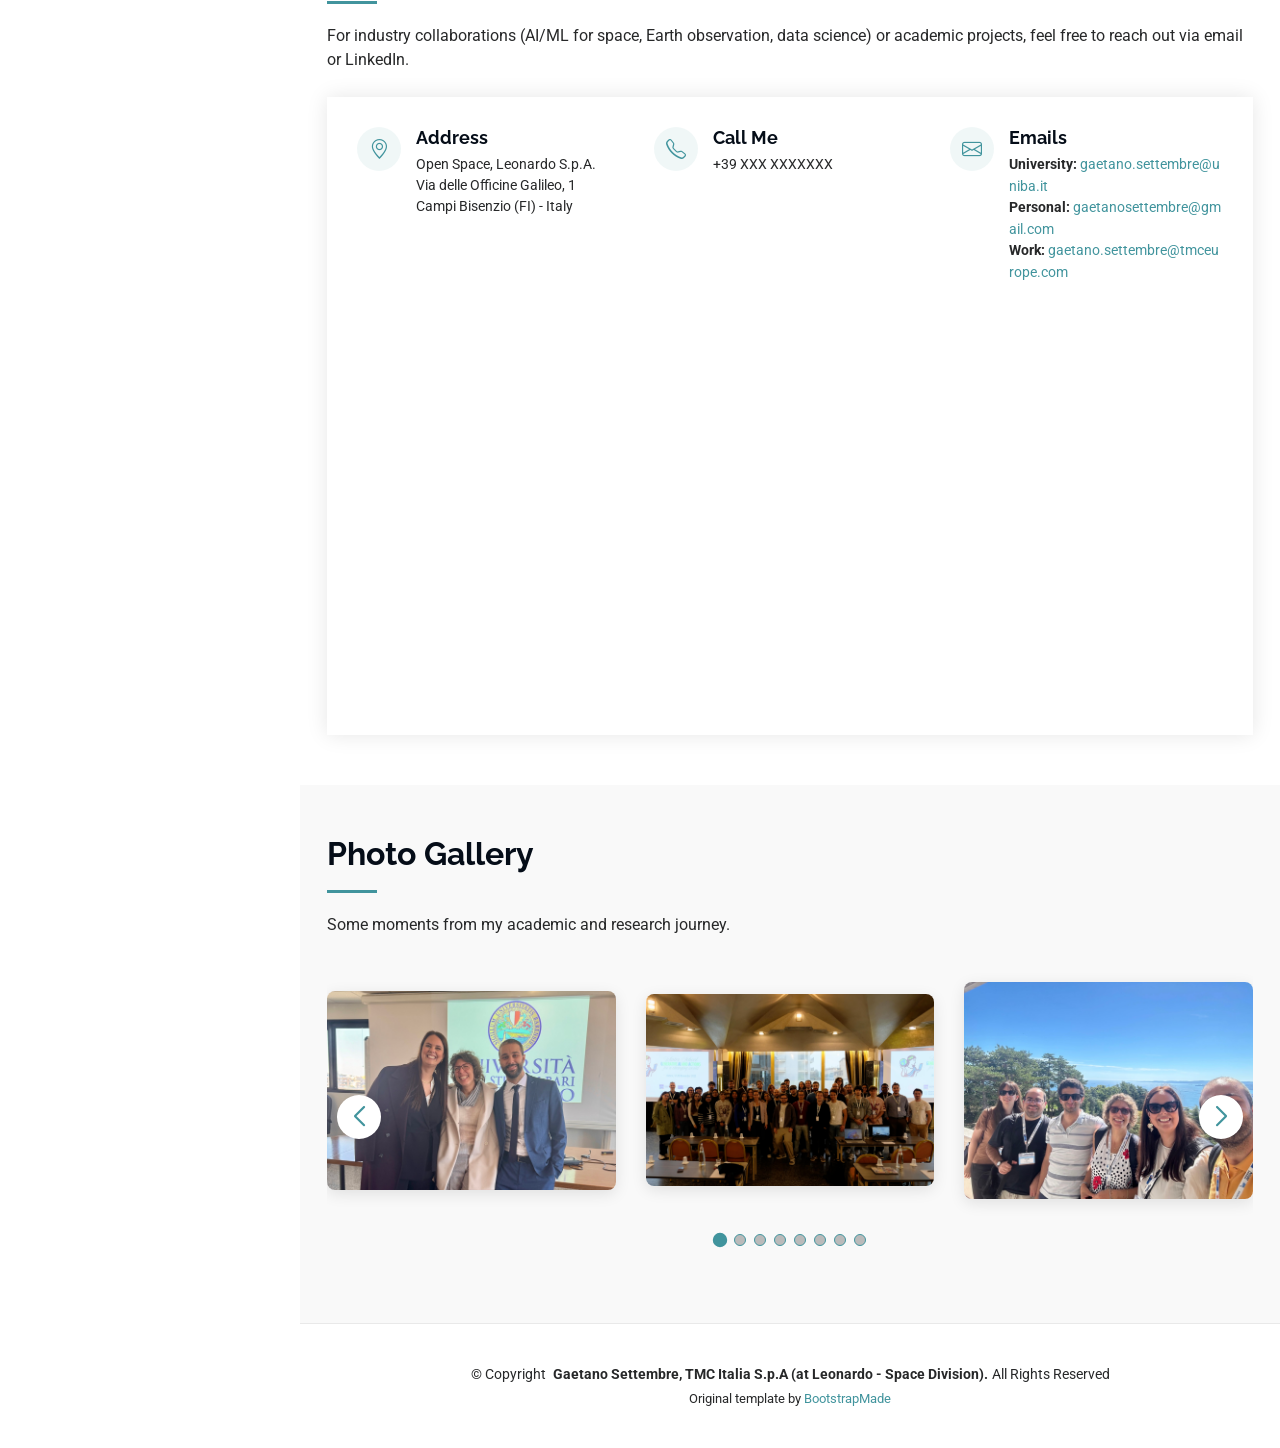
==== commit 9dcaf9c2: "feat: complete UI/UX modernization - Refactored Publications to cards, changed Activities to interac" ====
--- a/index.html
+++ b/index.html
@@ -7,25 +7,27 @@
   <meta http-equiv="X-UA-Compatible" content="ie=edge">
 
   <title>Gaetano Settembre | AI/ML Engineer and Researcher</title>
-<meta name="description"
-  content="Gaetano Settembre is an AI/ML Researcher & Engineer (TMC Italia S.p.A., c/o at Leonardo S.p.A. - Space Division) and Ph.D. in Computer Science and Mathematics. His work focuses on AI for space, Earth observation, and low-rank matrix factorization." />
-
-  <meta
-    content="gaetano settembre, Gaetano Settembre, Gaetano Settembre uniba, gaetano settembre uniba, gaetano settembre midas, gaetano settembre papers, gaetano settembre leonardo"
-    name="keywords">
-
-  <meta property="og:title" content="Gaetano Settembre">
+  <meta name="description"
+    content="Gaetano Settembre is an AI/ML Researcher & Engineer (TMC Italia S.p.A., c/o at Leonardo S.p.A. - Space Division) and a Ph.D. in Computer Science and Mathematics at the University of Bari Aldo Moro. His research focuses on AI for space, Earth observation, and low-rank models for data analysis.">
+  <meta name="keywords"
+    content="gaetano settembre, Gaetano Settembre, AI researcher, ML engineer, Earth observation, remote sensing, low-rank approximation, machine learning, data science, Leonardo Space, TMC Italia, University of Bari">
   <meta name="author" content="Gaetano Settembre">
-  <meta property="og:locale" content="en_US">
-  <meta name="description"
-    content="Gaetano Settembre is an AI/ML Researcher & Engineer (TMC Italia S.p.A., c/o at Leonardo S.p.A. - Space Division) and a Ph.D. in Computer Science and Mathematics at the University of Bari Aldo Moro. He is an active member of MIDAS Research Group, where his research focuses on low-rank models for Earth Observation data analysis. His interests lie in Low-rank approximation, Remote Sensing, and Machine Learning.">
+  <meta property="og:title" content="Gaetano Settembre | AI/ML Engineer and Researcher">
   <meta property="og:description"
-    content="Gaetano Settembre is an AI/ML Researcher & Engineer (TMC Italia S.p.A., c/o at Leonardo S.p.A. - Space Division) and a Ph.D. in Computer Science and Mathematics at the University of Bari Aldo Moro. He is an active member of MIDAS Research Group, where his research focuses on low-rank models for Earth Observation data analysis. His interests lie in Low-rank approximation, Remote Sensing, and Machine Learning.">
-  <link rel="canonical" href="https://gaetanosettembre.github.io/">
+    content="Gaetano Settembre is an AI/ML Researcher & Engineer (TMC Italia S.p.A., c/o at Leonardo S.p.A. - Space Division) and a Ph.D. in Computer Science and Mathematics at the University of Bari Aldo Moro. His research focuses on AI for space, Earth observation, and low-rank models for data analysis.">
+  <meta property="og:image" content="https://gaetanosettembre.github.io/assets/img/img_profile.jpg">
+  <meta property="og:image:alt" content="Gaetano Settembre - AI/ML Researcher">
   <meta property="og:url" content="https://gaetanosettembre.github.io">
   <meta property="og:site_name" content="Gaetano Settembre">
-  <meta property="og:image" content="https://gaetanosettembre.github.io/assets/img/img_profile.jpg">
   <meta property="og:type" content="website">
+  <meta property="og:locale" content="en_US">
+  <meta name="twitter:card" content="summary_large_image">
+  <meta name="twitter:title" content="Gaetano Settembre | AI/ML Engineer and Researcher">
+  <meta name="twitter:description"
+    content="Gaetano Settembre is an AI/ML Researcher & Engineer (TMC Italia S.p.A., c/o at Leonardo S.p.A. - Space Division) and a Ph.D. in Computer Science and Mathematics at the University of Bari Aldo Moro.">
+  <meta name="twitter:image" content="https://gaetanosettembre.github.io/assets/img/img_profile.jpg">
+  <meta name="twitter:image:alt" content="Gaetano Settembre - AI/ML Researcher">
+  <link rel="canonical" href="https://gaetanosettembre.github.io/">
 
 
   <!-- Favicons -->
@@ -49,6 +51,41 @@
   <!-- Main CSS File -->
   <link href="assets/css/main.css" rel="stylesheet">
   <link rel="stylesheet" href="https://cdn.jsdelivr.net/gh/jpswalsh/academicons@1/css/academicons.min.css">
+  <link rel="stylesheet" type="text/css" href="https://cdn.jsdelivr.net/gh/devicons/devicon@latest/devicon.min.css" />
+
+  <!-- Schema.org Markup -->
+  <script type="application/ld+json">
+  {
+    "@context": "https://schema.org",
+    "@type": "Person",
+    "name": "Gaetano Settembre",
+    "url": "https://gaetanosettembre.github.io",
+    "image": "https://gaetanosettembre.github.io/assets/img/new_pic_profile.jpeg",
+    "jobTitle": "AI/ML Researcher & Engineer",
+    "worksFor": {
+      "@type": "Organization",
+      "name": "TMC Italia S.p.A. at Leonardo S.p.A. - Space Division"
+    },
+    "sameAs": [
+      "https://scholar.google.com/citations?user=LheWAmcAAAAJ",
+      "https://www.linkedin.com/in/gaetano-settembre/",
+      "https://www.researchgate.net/profile/Gaetano-Settembre",
+      "https://orcid.org/0000-0002-0592-8575"
+    ]
+  }
+  </script>
+
+  <!-- Google Analytics Tracking Placeholder -->
+  <!-- Uncomment and replace G-XXXXXXXXXX with your actual Google Analytics Measurement ID -->
+  <!--
+  <script async src="https://www.googletagmanager.com/gtag/js?id=G-XXXXXXXXXX"></script>
+  <script>
+    window.dataLayer = window.dataLayer || [];
+    function gtag(){dataLayer.push(arguments);}
+    gtag('js', new Date());
+    gtag('config', 'G-XXXXXXXXXX');
+  </script>
+  -->
 
 </head>
 
@@ -58,7 +95,8 @@
     <i class="header-toggle d-xl-none bi bi-list"></i>
 
     <div class="profile-img">
-      <img src="assets/img/new_pic_profile.jpeg" alt="" class="img-fluid rounded-circle">
+      <img src="assets/img/new_pic_profile.jpeg" alt="Profile photo of Gaetano Settembre"
+        class="img-fluid rounded-circle">
     </div>
 
     <a href="index.html" class="logo d-flex align-items-center justify-content-center">
@@ -70,10 +108,10 @@
     <a href="mailto:gaetano.settembre@uniba.it"
       class="logo d-flex align-items-center justify-content-center">gaetano.settembre@uniba.it</a>
       <p class="logo d-flex align-items-center justify-content-center">TMC Italia SpA c/o Leonardo Space</p> -->
-    
+
     <div class="social-links text-center">
-      <a href="https://scholar.google.com/citations?hl=it&user=LheWAmcAAAAJ&view_op=list_works&sortby=pubdate" target="_blank" class="icon icon-xs"><i
-          class="ai ai-google-scholar"></i></a>
+      <a href="https://scholar.google.com/citations?hl=it&user=LheWAmcAAAAJ&view_op=list_works&sortby=pubdate"
+        target="_blank" class="icon icon-xs"><i class="ai ai-google-scholar"></i></a>
       <a href="https://www.researchgate.net/profile/Gaetano-Settembre" target="_blank" class="researchgate"><i
           class="ai ai-researchgate"></i></a>
       <a href="https://orcid.org/0000-0002-0592-8575" target="_blank" class="orcid"><i class="ai ai-orcid"></i></a>
@@ -92,27 +130,8 @@
         <li><a href="#resume"><i class="bi bi-card-list navicon"></i>Resume</a></li>
         <li><a href="#portfolio"><i class="bi bi-vector-pen navicon"></i> Publications</a></li>
         <li><a href="#services"><i class="bi bi-activity navicon"></i> Activities</a></li>
-        <!--<li class="dropdown"><a href="#"><i class="bi bi-book navicon"></i> <span>Dropdown</span> <i
-              class="bi bi-chevron-down toggle-dropdown"></i></a>
-          <ul>
-            <li><a href="#">Dropdown 1</a></li>
-            <li class="dropdown"><a href="#"><span>Deep Dropdown</span> <i
-                  class="bi bi-chevron-down toggle-dropdown"></i></a>
-              <ul>
-                <li><a href="#">Deep Dropdown 1</a></li>
-                <li><a href="#">Deep Dropdown 2</a></li>
-                <li><a href="#">Deep Dropdown 3</a></li>
-                <li><a href="#">Deep Dropdown 4</a></li>
-                <li><a href="#">Deep Dropdown 5</a></li>
-              </ul>
-            </li>
-            <li><a href="#">Dropdown 2</a></li>
-            <li><a href="#">Dropdown 3</a></li>
-            <li><a href="#">Dropdown 4</a></li>
-          </ul>
-        </li>-->
+        <li><a href="#photogallery"><i class="bi bi-images navicon"></i> Photo Gallery</a></li>
         <li><a href="#contact"><i class="bi bi-envelope navicon"></i> Contact</a></li>
-        <li><a href="#photogallery"><i class="bi bi-images navicon"></i> Photo Gallery</a></li>
       </ul>
     </nav>
 
@@ -123,20 +142,20 @@
     <!-- Hero Section -->
     <section id="hero" class="hero section dark-background">
 
-      <img src="assets/img/bg.png" alt="" data-aos="fade-in" class="" style="opacity: 0.7;">
+      <img src="assets/img/bg.png" alt="Background pattern" data-aos="fade-in" class="" style="opacity: 0.7;">
 
       <div class="container" data-aos="fade-up" data-aos-delay="100">
         <h2>Gaetano Settembre</h2>
         <p>I'm <span class="typed"
             data-typed-items="AI/ML Engineer, Ph.D. in Computer Science and Mathematics, Data Scientist, Computer Scientist">
-            </span><span class="typed-cursor typed-cursor--blink" aria-hidden="true"></span><span
+          </span><span class="typed-cursor typed-cursor--blink" aria-hidden="true"></span><span
             class="typed-cursor typed-cursor--blink" aria-hidden="true"></span></p>
         <br>
         <br>
         <p class="fst-italic">
-            <strong>TMC Italia SpA</strong> Employeneur at <strong>Leonardo SpA - Space Division</strong>
-            <br>
-            University of Bari Aldo Moro
+          <strong>TMC Italia SpA</strong> Employeneur at <strong>Leonardo SpA - Space Division</strong>
+          <br>
+          University of Bari Aldo Moro
         </p>
       </div>
 
@@ -145,35 +164,54 @@
     <!-- About Section -->
     <section id="about" class="about section">
 
-    <div class="container section-title" data-aos="fade-up">
-      <h2>About me</h2>
+      <div class="container section-title" data-aos="fade-up">
+        <h2>About me</h2>
         <p style="text-align: justify;">
-        I am an AI/ML Researcher &amp; Engineer at <a href="https://space.leonardo.com/it/" target="_blank">Leonardo S.p.A. - Space Division</a>, employed by <a href="https://www.themembercompany.com/it/" target="_blank">TMC Italia S.p.A.</a>.
-        My work focuses on the development and implementation of AI/ML-based on-board processing solutions for innovative satellite payloads, designing intelligent near real-time data pipelines that 
-        <strong>(i)</strong> minimise downlink requirements, <strong>(ii)</strong> reduce ground processing dependencies, and <strong>(iii)</strong> enable rapid alerting for environmental monitoring and surveillance scenarios.
+          I am an AI/ML Researcher &amp; Engineer at <a href="https://space.leonardo.com/it/" target="_blank">Leonardo
+            S.p.A. - Space Division</a>, employed by <a href="https://www.themembercompany.com/it/" target="_blank">TMC
+            Italia S.p.A.</a>.
+          My work focuses on the development and implementation of AI/ML-based on-board processing solutions for
+          innovative satellite payloads, designing intelligent near real-time data pipelines that
+          <strong>(i)</strong> minimise downlink requirements, <strong>(ii)</strong> reduce ground processing
+          dependencies, and <strong>(iii)</strong> enable rapid alerting for environmental monitoring and surveillance
+          scenarios.
+          <br>
+
+          I obtained my Ph.D. in Computer Science and Mathematics from the <a href="https://www.uniba.it"
+            target="_blank">University of Bari Aldo Moro</a>, where I conducted research activities from October 2022
+          through a scholarship co-funded by the University of Bari and <a href="https://www.planetek.it"
+            target="_blank">Planetek Italia S.r.l.</a>.
+          <br>
+
+          I received my Master's Degree in Data Science (LM-91) from the University of Bari Aldo Moro in 2022 with
+          honorable mention for academic excellence, completing a thesis on "<em>Analysis of crystallographic data and
+            training of supervised predictive models</em>".
+          Prior to this, I obtained my Bachelor's Degree in Computer Science (L-31) from the same university in 2019.
+          <br>
+
+          My doctoral research was supervised by <a
+            href="https://www.dm.uniba.it/it/members/delbuono/nicoletta-del-buono" target="_blank">Prof. Nicoletta Del
+            Buono</a> (academic supervisor and team leader of the <a
+            href="https://sites.google.com/view/midasresearchgroup/home?authuser=0" target="_blank">Mathematics In Data
+            AnalysiS (MIDAS) Research Group</a>), Eng. Cristoforo Abbattista, and Dr. Nicolò Taggio (industrial
+          supervisors).
+          During my Ph.D., I spent a research period as a visiting researcher at the <a
+            href="https://www.survey.ntua.gr/en/departments/topo/topo-labs/rslab" target="_blank">Remote Sensing
+            Laboratory of the National Technical University of Athens</a>, working within the research group led by
+          <a href="http://users.ntua.gr/karathan/index-en.html" target="_blank">Prof. Vassilia Karathanassi</a>.
+          <br>
+
+          I maintain active memberships in several organizations, including IEEE, the IEEE Geoscience and Remote Sensing
+          Society (GRSS),
+          Postgraduate Researchers in Inverse Problems, Machine Learning and Optimization (PRIMO), the Italian Society
+          of Applied and Industrial Mathematics (SIMAI), INdAM-GNCS, and the KES Intelligent Systems Society.
+        </p>
         <br>
 
-        I obtained my Ph.D. in Computer Science and Mathematics from the <a href="https://www.uniba.it" target="_blank">University of Bari Aldo Moro</a>, where I conducted research activities from October 2022 through a scholarship co-funded by the University of Bari and <a href="https://www.planetek.it" target="_blank">Planetek Italia S.r.l.</a>.
-        <br>
-
-        I received my Master's Degree in Data Science (LM-91) from the University of Bari Aldo Moro in 2022 with honorable mention for academic excellence, completing a thesis on "<em>Analysis of crystallographic data and training of supervised predictive models</em>". 
-        Prior to this, I obtained my Bachelor's Degree in Computer Science (L-31) from the same university in 2019.
-        <br>
-
-        My doctoral research was supervised by <a href="https://www.dm.uniba.it/it/members/delbuono/nicoletta-del-buono" target="_blank">Prof. Nicoletta Del Buono</a> (academic supervisor and team leader of the <a href="https://sites.google.com/view/midasresearchgroup/home?authuser=0" target="_blank">Mathematics In Data AnalysiS (MIDAS) Research Group</a>), Eng. Cristoforo Abbattista, and Dr. Nicolò Taggio (industrial supervisors). 
-        During my Ph.D., I spent a research period as a visiting researcher at the <a href="https://www.survey.ntua.gr/en/departments/topo/topo-labs/rslab" target="_blank">Remote Sensing Laboratory of the National Technical University of Athens</a>, working within the research group led by 
-        <a href="http://users.ntua.gr/karathan/index-en.html" target="_blank">Prof. Vassilia Karathanassi</a>.
-        <br>
-
-        I maintain active memberships in several organizations, including IEEE, the IEEE Geoscience and Remote Sensing Society (GRSS), 
-        Postgraduate Researchers in Inverse Problems, Machine Learning and Optimization (PRIMO), the Italian Society of Applied and Industrial Mathematics (SIMAI), INdAM-GNCS, and the KES Intelligent Systems Society.
-      </p>
-      <br>
-
-      <div class="col-md-12 text-left">
-        <a href="assets/cv/CV_SettembreG.pdf" target="_blank"><button>Curriculum Vitae</button></a>
+        <div class="col-md-12 text-left">
+          <a href="assets/cv/CV_SettembreG.pdf" target="_blank"><button>Curriculum Vitae</button></a>
+        </div>
       </div>
-    </div>
       <!--<br>
       <div class="info">
         <div class="col-lg-12 content">
@@ -192,36 +230,77 @@
       <div class="container section-title" data-aos="fade-up">
         <h2 style="font-size:22px;">News 🎉</h2>
         <ul id="news-list" class="collapsed">
-          <li><strong>[Feb '26]</strong> Our Special Session proposal on <a href="https://gaetanosettembre.github.io/insight-icts4ehealth-2026/" target="_blank">INtelligent Systems for Imaging-based diaGnosis in HealThcare (INSIGHT)</a> has been accepted in 6th IEEE International Conference on ICT Solutions for eHealth (ICTS4eHealth), Algarve, Portugal.</li>
-          <li><strong>[Jan '26]</strong> Our research article <a href=https://doi.org/10.1007/978-3-032-11381-8_12 target="_blank">AI in Pediatric Urology: Deep Learning-Based Approach Supporting Posterior Urethral Valves Diagnosis on VCUG Imaging</a> was published in proceedings of ICIAP 2025.</li>
-          <li><strong>[Dec '25]</strong> I started a new position as an AI/ML Researcher &amp; Engineer at Leonardo S.p.A. - Space Division, employed by TMC Italia S.p.A..</li>
-          <li><strong>[Oct '25]</strong> Our research article <a href=https://link.springer.com/article/10.1186/s40323-025-00313-6 target="_blank">Advancing blind hyperspectral unmixing in remote sensing: comparing deep-inspired subspace learning methods</a> was published in Advanced Modeling and Simulation in Engineering Sciences.</li>
-          <li><strong>[Oct '25]</strong> I am selected to attend the <a href="https://sites.google.com/view/gaia2025-winterschool/home" target="_blank">Winter School GAIA 2025 - Generative AI and Actions for a changing world </a> in Rimini (17-20 November 2025).</li>
-          <li><strong>[Apr '25]</strong> Our Workshop proposal on <a href="https://impact-workshop.github.io/" target="_blank">Innovative Medical image Processing with AI-driven preCision Technologies (IMPACT)</a> has been accepted in 23rd International Conference on Image Analysis and Processing (ICIAP 2025), Rome, Italy</li>
-          <li><strong>[Apr '25]</strong> Our Minisymposium proposal on <a href="https://simai2025.cimne.com" target="_blank">Advanced Numerical Methods and Machine Learning Techniques in Applied Science</a> has been accepted at Biennial congress of the Italian Society of Applied and Industrial Mathematics (SIMAI 2025), Trieste, Italy</li>
-          <li><strong>[Mar '25]</strong> Our Invited Session proposal on <a href="https://sites.google.com/view/soap4earth/home?authuser=0" target="_blank">Smart Observation And Preservation for Earth (SOAP4Earth)</a> has been accepted in 29th International Conference on Knowledge-Based and Intelligent Information & Engineering Systems (KES 2025), Osaka, Japan. </li>
-          <li><strong>[Feb '25]</strong> Our GNCS project <a href="https://www.altamatematica.it/gncs/attivita/progetti-di-ricerca/" target="_blank">MODA: Integrating MOdel-based and DAta-Driven Methods for Multiscale Biological Systems</a> has been approved and funded with a total grant of €1,500.</li>
-          <li><strong>[Jan '25]</strong> Our conference paper <a href="https://doi.org/10.1007/978-3-031-74633-8_30" target="_blank">Low-Rank Hierarchical Clustering of PRISMA Hyperspectral Images to Identify Burned Areas</a> was published in Proceeding of Machine Learning and Principles and Practice of Knowledge Discovery in Databases 2023.</li>
-          <li><strong>[Nov '24]</strong> I attended the Masterclass: <a href=https://tensordec.maths.unitn.it/?fbclid=IwY2xjawF7tCFleHRuA2FlbQIxMQABHePVrhm9vOFlRDF5A0tooQWrbobbOnvkksCMqq8rS38pY7Tzz5W3um9N6w_aem_pzeGPByCEbPGszM7rS-bXw#masterclass_neriman target="_blank">Tensor Decompositions and Applications in Multi-Omics Data Analysis</a> held by <a href="https://nerimantokcan.com">Neriman Tokcan</a> (U. Massachussets, Boston, US).</li>
-          <li><strong>[Nov '24]</strong> Our research article <a href=https://doi.org/10.1016/j.matcom.2024.10.034 target="_blank">A land cover change framework analyzing wildfire-affected areas in bitemporal PRISMA hyperspectral images</a> was published in Mathematics and Computers in Simulation.</li>
-          <li><strong>[Oct '24]</strong> Our research article <a href=https://doi.org/10.1016/j.jcmds.2024.100103 target="_blank">Enhanced MRI brain tumor detection and classification via topological data analysis and low-rank tensor decomposition</a> was published in Journal of Computational Mathematics and Data Science.</li>
-          <li><strong>[Oct '24]</strong> I am on the Local Staff of the <a href="https://umi-math4aiml2025.uniba.it" target="_blank">3rd Workshop of UMI Group Mathematics for Artificial Intelligence and Machine Learning</a>, 29-31 January, 2025, University of Bari Aldo Moro.</li>
-          <li><strong>[Aug '24]</strong> I am on the Program and Technical committee of the <a href="https://sites.google.com/view/ldth2024/home?authuser=0" target="_blank">second Invited Session on Leveraging Digital Twins in Healthcare (LDTH)</a> in conjunction with the 29th International Conference on Knowledge-Based and Intelligent Information & Engineering Systems (KES 2025), Japan.</li>
-          <li><strong>[Jul '24]</strong> I attended the <a href=https://www.2024.ieeeigarss.org/index.php target="_blank">2024 IEEE International Geoscience And Remote Sensing Symposium</a>, July 07-14, 2024, Athens, Greece.</li>
+          <li><strong>[Feb '26]</strong> Our Special Session proposal on <a
+              href="https://gaetanosettembre.github.io/insight-icts4ehealth-2026/" target="_blank">INtelligent Systems
+              for Imaging-based diaGnosis in HealThcare (INSIGHT)</a> has been accepted in 6th IEEE International
+            Conference on ICT Solutions for eHealth (ICTS4eHealth), Algarve, Portugal.</li>
+          <li><strong>[Jan '26]</strong> Our research article <a href=https://doi.org/10.1007/978-3-032-11381-8_12
+              target="_blank">AI in Pediatric Urology: Deep Learning-Based Approach Supporting Posterior Urethral Valves
+              Diagnosis on VCUG Imaging</a> was published in proceedings of ICIAP 2025.</li>
+          <li><strong>[Dec '25]</strong> I started a new position as an AI/ML Researcher &amp; Engineer at Leonardo
+            S.p.A. - Space Division, employed by TMC Italia S.p.A..</li>
+          <li><strong>[Oct '25]</strong> Our research article <a
+              href=https://link.springer.com/article/10.1186/s40323-025-00313-6 target="_blank">Advancing blind
+              hyperspectral unmixing in remote sensing: comparing deep-inspired subspace learning methods</a> was
+            published in Advanced Modeling and Simulation in Engineering Sciences.</li>
+          <li><strong>[Oct '25]</strong> I am selected to attend the <a
+              href="https://sites.google.com/view/gaia2025-winterschool/home" target="_blank">Winter School GAIA 2025 -
+              Generative AI and Actions for a changing world </a> in Rimini (17-20 November 2025).</li>
+          <li><strong>[Apr '25]</strong> Our Workshop proposal on <a href="https://impact-workshop.github.io/"
+              target="_blank">Innovative Medical image Processing with AI-driven preCision Technologies (IMPACT)</a> has
+            been accepted in 23rd International Conference on Image Analysis and Processing (ICIAP 2025), Rome, Italy
+          </li>
+          <li><strong>[Apr '25]</strong> Our Minisymposium proposal on <a href="https://simai2025.cimne.com"
+              target="_blank">Advanced Numerical Methods and Machine Learning Techniques in Applied Science</a> has been
+            accepted at Biennial congress of the Italian Society of Applied and Industrial Mathematics (SIMAI 2025),
+            Trieste, Italy</li>
+          <li><strong>[Mar '25]</strong> Our Invited Session proposal on <a
+              href="https://sites.google.com/view/soap4earth/home?authuser=0" target="_blank">Smart Observation And
+              Preservation for Earth (SOAP4Earth)</a> has been accepted in 29th International Conference on
+            Knowledge-Based and Intelligent Information & Engineering Systems (KES 2025), Osaka, Japan. </li>
+          <li><strong>[Feb '25]</strong> Our GNCS project <a
+              href="https://www.altamatematica.it/gncs/attivita/progetti-di-ricerca/" target="_blank">MODA: Integrating
+              MOdel-based and DAta-Driven Methods for Multiscale Biological Systems</a> has been approved and funded
+            with a total grant of €1,500.</li>
+          <li><strong>[Jan '25]</strong> Our conference paper <a href="https://doi.org/10.1007/978-3-031-74633-8_30"
+              target="_blank">Low-Rank Hierarchical Clustering of PRISMA Hyperspectral Images to Identify Burned
+              Areas</a> was published in Proceeding of Machine Learning and Principles and Practice of Knowledge
+            Discovery in Databases 2023.</li>
+          <li><strong>[Nov '24]</strong> I attended the Masterclass: <a
+              href=https://tensordec.maths.unitn.it/?fbclid=IwY2xjawF7tCFleHRuA2FlbQIxMQABHePVrhm9vOFlRDF5A0tooQWrbobbOnvkksCMqq8rS38pY7Tzz5W3um9N6w_aem_pzeGPByCEbPGszM7rS-bXw#masterclass_neriman
+              target="_blank">Tensor Decompositions and Applications in Multi-Omics Data Analysis</a> held by <a
+              href="https://nerimantokcan.com">Neriman Tokcan</a> (U. Massachussets, Boston, US).</li>
+          <li><strong>[Nov '24]</strong> Our research article <a href=https://doi.org/10.1016/j.matcom.2024.10.034
+              target="_blank">A land cover change framework analyzing wildfire-affected areas in bitemporal PRISMA
+              hyperspectral images</a> was published in Mathematics and Computers in Simulation.</li>
+          <li><strong>[Oct '24]</strong> Our research article <a href=https://doi.org/10.1016/j.jcmds.2024.100103
+              target="_blank">Enhanced MRI brain tumor detection and classification via topological data analysis and
+              low-rank tensor decomposition</a> was published in Journal of Computational Mathematics and Data Science.
+          </li>
+          <li><strong>[Oct '24]</strong> I am on the Local Staff of the <a href="https://umi-math4aiml2025.uniba.it"
+              target="_blank">3rd Workshop of UMI Group Mathematics for Artificial Intelligence and Machine
+              Learning</a>, 29-31 January, 2025, University of Bari Aldo Moro.</li>
+          <li><strong>[Aug '24]</strong> I am on the Program and Technical committee of the <a
+              href="https://sites.google.com/view/ldth2024/home?authuser=0" target="_blank">second Invited Session on
+              Leveraging Digital Twins in Healthcare (LDTH)</a> in conjunction with the 29th International Conference on
+            Knowledge-Based and Intelligent Information & Engineering Systems (KES 2025), Japan.</li>
+          <li><strong>[Jul '24]</strong> I attended the <a href=https://www.2024.ieeeigarss.org/index.php
+              target="_blank">2024 IEEE International Geoscience And Remote Sensing Symposium</a>, July 07-14, 2024,
+            Athens, Greece.</li>
         </ul>
         <button id="toggle-news">Expand News</button>
       </div>
-      
+
       <script>
         const newsList = document.getElementById('news-list');
         const toggleButton = document.getElementById('toggle-news');
-      
+
         toggleButton.addEventListener('click', () => {
           newsList.classList.toggle('collapsed');
           toggleButton.textContent = newsList.classList.contains('collapsed') ? 'Expand News' : 'Collapse News';
         });
       </script>
-      
+
       <style>
         .collapsed {
           max-height: 120px;
@@ -277,13 +356,13 @@
 
     </section> /Stats Section -->
 
-    <!-- Skills Section
+    <!-- Skills Section -->
     <section id="skills" class="skills section light-background">
 
-      
+
       <div class="container section-title" data-aos="fade-up">
-        <h2>Skills</h2>
-        <p>Necessitatibus eius consequatur ex aliquid fuga eum quidem sint consectetur velit</p>
+        <h2>Technical Skills</h2>
+        <p>My expertise spans across various domains of AI, Machine Learning, and Data Science</p>
       </div>
 
       <div class="container" data-aos="fade-up" data-aos-delay="100">
@@ -293,23 +372,26 @@
           <div class="col-lg-6">
 
             <div class="progress">
-              <span class="skill"><span>HTML</span> <i class="val">100%</i></span>
+              <span class="skill"><span>Machine Learning & Deep Learning</span> <i class="val">95%</i></span>
               <div class="progress-bar-wrap">
-                <div class="progress-bar" role="progressbar" aria-valuenow="100" aria-valuemin="0" aria-valuemax="100"></div>
+                <div class="progress-bar" role="progressbar" aria-valuenow="95" aria-valuemin="0" aria-valuemax="100">
+                </div>
               </div>
             </div>
 
             <div class="progress">
-              <span class="skill"><span>CSS</span> <i class="val">90%</i></span>
+              <span class="skill"><span>Python & Scientific Libraries</span> <i class="val">90%</i></span>
               <div class="progress-bar-wrap">
-                <div class="progress-bar" role="progressbar" aria-valuenow="90" aria-valuemin="0" aria-valuemax="100"></div>
+                <div class="progress-bar" role="progressbar" aria-valuenow="90" aria-valuemin="0" aria-valuemax="100">
+                </div>
               </div>
             </div>
 
             <div class="progress">
-              <span class="skill"><span>JavaScript</span> <i class="val">75%</i></span>
+              <span class="skill"><span>Remote Sensing & Earth Observation</span> <i class="val">85%</i></span>
               <div class="progress-bar-wrap">
-                <div class="progress-bar" role="progressbar" aria-valuenow="75" aria-valuemin="0" aria-valuemax="100"></div>
+                <div class="progress-bar" role="progressbar" aria-valuenow="85" aria-valuemin="0" aria-valuemax="100">
+                </div>
               </div>
             </div>
 
@@ -318,23 +400,26 @@
           <div class="col-lg-6">
 
             <div class="progress">
-              <span class="skill"><span>PHP</span> <i class="val">80%</i></span>
+              <span class="skill"><span>Medical Imaging and Health Informatics</span> <i class="val">85%</i></span>
               <div class="progress-bar-wrap">
-                <div class="progress-bar" role="progressbar" aria-valuenow="80" aria-valuemin="0" aria-valuemax="100"></div>
+                <div class="progress-bar" role="progressbar" aria-valuenow="85" aria-valuemin="0" aria-valuemax="100">
+                </div>
               </div>
             </div>
 
             <div class="progress">
-              <span class="skill"><span>WordPress/CMS</span> <i class="val">90%</i></span>
+              <span class="skill"><span>Data Analysis & Visualization</span> <i class="val">90%</i></span>
               <div class="progress-bar-wrap">
-                <div class="progress-bar" role="progressbar" aria-valuenow="90" aria-valuemin="0" aria-valuemax="100"></div>
+                <div class="progress-bar" role="progressbar" aria-valuenow="90" aria-valuemin="0" aria-valuemax="100">
+                </div>
               </div>
             </div>
 
             <div class="progress">
-              <span class="skill"><span>Photoshop</span> <i class="val">55%</i></span>
+              <span class="skill"><span>Research & Scientific Writing</span> <i class="val">80%</i></span>
               <div class="progress-bar-wrap">
-                <div class="progress-bar" role="progressbar" aria-valuenow="55" aria-valuemin="0" aria-valuemax="100"></div>
+                <div class="progress-bar" role="progressbar" aria-valuenow="80" aria-valuemin="0" aria-valuemax="100">
+                </div>
               </div>
             </div>
 
@@ -342,9 +427,123 @@
 
         </div>
 
+        <div class="row mt-5 justify-content-center" data-aos="fade-up" data-aos-delay="200">
+          <div class="col-lg-12 text-center">
+            <h3 class="mb-4" style="font-size: 22px; font-weight: 600; color: var(--heading-color);">Tools &amp;
+              Technologies</h3>
+            <div class="d-flex flex-wrap justify-content-center gap-4 align-items-center">
+              <!-- Programming Languages & Core -->
+              <div style="transition: 0.3s; display: flex; align-items: center;"
+                onmouseover="this.style.transform='scale(1.2)'" onmouseout="this.style.transform='scale(1)'"
+                title="Python">
+                <img src="https://cdn.jsdelivr.net/gh/devicons/devicon@latest/icons/python/python-original.svg"
+                  style="width: 3rem; height: 3rem;" alt="Python" />
+              </div>
+              <div style="transition: 0.3s; display: flex; align-items: center;"
+                onmouseover="this.style.transform='scale(1.2)'" onmouseout="this.style.transform='scale(1)'"
+                title="MATLAB">
+                <img src="https://cdn.jsdelivr.net/gh/devicons/devicon@latest/icons/matlab/matlab-original.svg"
+                  style="width: 3rem; height: 3rem;" alt="MATLAB" />
+              </div>
+
+              <!-- AI & Data Science -->
+              <div style="transition: 0.3s; display: flex; align-items: center;"
+                onmouseover="this.style.transform='scale(1.2)'" onmouseout="this.style.transform='scale(1)'"
+                title="PyTorch">
+                <img src="https://cdn.jsdelivr.net/gh/devicons/devicon@latest/icons/pytorch/pytorch-original.svg"
+                  style="width: 3rem; height: 3rem;" alt="PyTorch" />
+              </div>
+              <div style="transition: 0.3s; display: flex; align-items: center;"
+                onmouseover="this.style.transform='scale(1.2)'" onmouseout="this.style.transform='scale(1)'"
+                title="Scikit-Learn">
+                <img
+                  src="https://cdn.jsdelivr.net/gh/devicons/devicon@latest/icons/scikitlearn/scikitlearn-original.svg"
+                  style="width: 3rem; height: 3rem;" alt="Scikit-Learn" />
+              </div>
+              <div style="transition: 0.3s; display: flex; align-items: center;"
+                onmouseover="this.style.transform='scale(1.2)'" onmouseout="this.style.transform='scale(1)'"
+                title="Pandas">
+                <img src="https://cdn.jsdelivr.net/gh/devicons/devicon@latest/icons/pandas/pandas-original.svg"
+                  style="width: 3rem; height: 3rem;" alt="Pandas" />
+              </div>
+              <div style="transition: 0.3s; display: flex; align-items: center;"
+                onmouseover="this.style.transform='scale(1.2)'" onmouseout="this.style.transform='scale(1)'"
+                title="NumPy">
+                <img src="https://cdn.jsdelivr.net/gh/devicons/devicon@latest/icons/numpy/numpy-original.svg"
+                  style="width: 3rem; height: 3rem;" alt="NumPy" />
+              </div>
+              <div style="transition: 0.3s; display: flex; align-items: center;"
+                onmouseover="this.style.transform='scale(1.2)'" onmouseout="this.style.transform='scale(1)'"
+                title="Anaconda">
+                <img src="https://cdn.jsdelivr.net/gh/devicons/devicon@latest/icons/anaconda/anaconda-original.svg"
+                  style="width: 3rem; height: 3rem;" alt="Anaconda" />
+              </div>
+              <div style="transition: 0.3s; display: flex; align-items: center;"
+                onmouseover="this.style.transform='scale(1.2)'" onmouseout="this.style.transform='scale(1)'"
+                title="Jupyter">
+                <img
+                  src="https://cdn.jsdelivr.net/gh/devicons/devicon@latest/icons/jupyter/jupyter-original-wordmark.svg"
+                  style="width: 3rem; height: 3rem;" alt="Jupyter" />
+              </div>
+
+              <!-- Data Management & Tools -->
+              <div style="transition: 0.3s; display: flex; align-items: center;"
+                onmouseover="this.style.transform='scale(1.2)'" onmouseout="this.style.transform='scale(1)'"
+                title="QGIS">
+                <img src="https://upload.wikimedia.org/wikipedia/commons/9/91/QGIS_logo_new.svg"
+                  style="width: 3rem; height: 3rem;" alt="QGIS" />
+              </div>
+              <div style="transition: 0.3s; display: flex; align-items: center;"
+                onmouseover="this.style.transform='scale(1.2)'" onmouseout="this.style.transform='scale(1)'"
+                title="SQL">
+                <img src="https://cdn.jsdelivr.net/gh/devicons/devicon@latest/icons/mysql/mysql-original.svg"
+                  style="width: 3rem; height: 3rem;" alt="SQL" />
+              </div>
+              <div style="transition: 0.3s; display: flex; align-items: center;"
+                onmouseover="this.style.transform='scale(1.2)'" onmouseout="this.style.transform='scale(1)'"
+                title="LaTeX">
+                <img src="https://cdn.jsdelivr.net/gh/devicons/devicon@latest/icons/latex/latex-original.svg"
+                  style="width: 3rem; height: 3rem;" alt="LaTeX" />
+              </div>
+
+              <!-- OS & DevOps -->
+              <div style="transition: 0.3s; display: flex; align-items: center;"
+                onmouseover="this.style.transform='scale(1.2)'" onmouseout="this.style.transform='scale(1)'"
+                title="Linux">
+                <img src="https://cdn.jsdelivr.net/gh/devicons/devicon@latest/icons/linux/linux-original.svg"
+                  style="width: 3rem; height: 3rem;" alt="Linux" />
+              </div>
+              <div style="transition: 0.3s; display: flex; align-items: center;"
+                onmouseover="this.style.transform='scale(1.2)'" onmouseout="this.style.transform='scale(1)'"
+                title="Windows">
+                <img src="https://cdn.jsdelivr.net/gh/devicons/devicon@latest/icons/windows8/windows8-original.svg"
+                  style="width: 3rem; height: 3rem;" alt="Windows" />
+              </div>
+              <div style="transition: 0.3s; display: flex; align-items: center;"
+                onmouseover="this.style.transform='scale(1.2)'" onmouseout="this.style.transform='scale(1)'"
+                title="Bash">
+                <img src="https://cdn.jsdelivr.net/gh/devicons/devicon@latest/icons/bash/bash-original.svg"
+                  style="width: 3rem; height: 3rem;" alt="Bash" />
+              </div>
+              <div style="transition: 0.3s; display: flex; align-items: center;"
+                onmouseover="this.style.transform='scale(1.2)'" onmouseout="this.style.transform='scale(1)'"
+                title="Git">
+                <img src="https://cdn.jsdelivr.net/gh/devicons/devicon@latest/icons/git/git-original.svg"
+                  style="width: 3rem; height: 3rem;" alt="Git" />
+              </div>
+              <div style="transition: 0.3s; display: flex; align-items: center;"
+                onmouseover="this.style.transform='scale(1.2)'" onmouseout="this.style.transform='scale(1)'"
+                title="Docker">
+                <img src="https://cdn.jsdelivr.net/gh/devicons/devicon@latest/icons/docker/docker-original.svg"
+                  style="width: 3rem; height: 3rem;" alt="Docker" />
+              </div>
+            </div>
+          </div>
+        </div>
+
       </div>
 
-    </section> /Skills Section -->
+    </section><!-- /Skills Section -->
 
     <!-- Resume Section -->
     <section id="resume" class="resume section light-background">
@@ -360,17 +559,20 @@
             <div class="resume-item">
               <h4>AI/ML Researcher &amp; Engineer - Engineering Consultant</h4>
               <h5>Dec 2025 - Present</h5>
-              <p><em><img src="assets/img/logos/tmc_logo.jpeg" alt="TMC Italia Logo"> TMC Italia S.p.A. (at Leonardo S.p.A. - Space Division), IT</em></p>
+              <p><em><img src="assets/img/logos/tmc_logo.jpeg" alt="TMC Italia Logo"> TMC Italia S.p.A. (at Leonardo
+                  S.p.A. - Space Division), IT</em></p>
               <ul>
                 <li>Design and development of AI/ML algorithms for on-board processing of spaceborne sensors</li>
-                <li>Implementation of lightweight and deployable models for Earth Observation and satellite data analysis</li>
-                <li>Collaboration with multidisciplinary teams (system engineers, payload experts, data scientists) to integrate AI solutions in operational workflows</li>
+                <li>Implementation of lightweight and deployable models for Earth Observation and satellite data
+                  analysis</li>
+                <li>Collaboration with multidisciplinary teams (system engineers, payload experts, data scientists) to
+                  integrate AI solutions in operational workflows</li>
                 <li>Technology transfer from academic research to industrial applications</li>
               </ul>
             </div>
           </div>
         </div>
-      </div>  
+      </div>
       <br>
 
       <!-- Section Title -->
@@ -388,7 +590,9 @@
             <div class="resume-item">
               <h4>Ph.D. in Computer Science and Mathematics</h4>
               <h5>Oct 2022 - Oct 2025</h5>
-              <p><em><img src="https://www.uniba.it/it/studenti/segreterie-studenti/amministrative/logounibacolorato.png/@@images/image.png" alt="Uniba Logo"> University of Bari Aldo Moro, IT</em></p>
+              <p><em><img
+                    src="https://www.uniba.it/it/studenti/segreterie-studenti/amministrative/logounibacolorato.png/@@images/image.png"
+                    alt="Uniba Logo"> University of Bari Aldo Moro, IT</em></p>
               <p style="text-align: justify;">Scholarship D.M. 352/22 in agreement with the company Planetek Italia
                 S.r.l., for Curriculum 2 Mathematics (ex. MAT/08, now MATH-05/A), with theme bound by title: <em
                   style="color: var(--accent-color);">"Low-rank models for the
@@ -422,7 +626,9 @@
             <div class="resume-item">
               <h4>M.Sc. degree (Hons.) in Data Science</h4>
               <h5>Sep 2019 - Mar 2022</h5>
-              <p><em><img src="https://www.uniba.it/it/studenti/segreterie-studenti/amministrative/logounibacolorato.png/@@images/image.png" alt="Uniba Logo"> University of Bari Aldo Moro, IT</em></p>
+              <p><em><img
+                    src="https://www.uniba.it/it/studenti/segreterie-studenti/amministrative/logounibacolorato.png/@@images/image.png"
+                    alt="Uniba Logo"> University of Bari Aldo Moro, IT</em></p>
               <p style="text-align: justify;"> Data Mining, Machine Learning, Mathematics and programming for Data
                 Science, Management of structured and unstructured data,
                 Processing of sensitive data, Statistical modeling, Numerical methods for Data Science, Management and
@@ -449,7 +655,9 @@
             <div class="resume-item">
               <h4>B.Sc. in Computer Science</h4>
               <h5>Sept 2015 - Apr 2019</h5>
-              <p><em><img src="https://www.uniba.it/it/studenti/segreterie-studenti/amministrative/logounibacolorato.png/@@images/image.png" alt="Uniba Logo"> University of Bari Aldo Moro, IT</em></p>
+              <p><em><img
+                    src="https://www.uniba.it/it/studenti/segreterie-studenti/amministrative/logounibacolorato.png/@@images/image.png"
+                    alt="Uniba Logo"> University of Bari Aldo Moro, IT</em></p>
               <p style="text-align: justify;"> Problem solving and software development, Discrete mathematics, Computer
                 architecture, Operating systems, English for IT, Programming laboratory; Algorithms and data structures,
                 Databases, Statistics, Software engineering, Advanced programming methods, Mathematical analysis,
@@ -521,100 +729,345 @@
       </div><!-- End Section Title -->
 
       <div class="container">
-        <p style="text-align: justify;">
-          
-        <h5 class="title">Published Articles</h5>
-        <ul>
-
-          <li>
-            <a href=https://doi.org/10.1007/978-3-032-11381-8_12 target="_blank"><strong>AI in Pediatric Urology: Deep Learning-based Approach supporting Posterior Urethral Valves Diagnosis on VCUG Imaging</a></strong><br>
-            C. Russo, <u>G. Settembre</u>, G. Gargano, M.S. de Biase, R. De Fazio<br>
-            <span style="color:#555555;">Proceedings of Image Analysis and Processing - ICIAP 2025 Workshops. Lecture Notes in Computer Science, vol 16170, pp. 138-149.
-            </span>
-          </li>
-
-          <li>
-            <a href=https://doi.org/10.1016/j.procs.2025.09.626 target="_blank"><strong>Superpixel-based plastic litter detection in UAV hyperspectral imaging using spectral-textural features</a></strong><br>
-            <u>G. Settembre</u>, G. Gargano, N. Del Buono<br>
-            <span style="color:#555555;">Proceedings of Knowledge Based and Intelligent information and Engineering Systems, KES 2025. Procedia Computer Science, vol. 270, pp. 4997-5006.
-            </span>
-          </li>
-
-          <li>
-            <a href=https://doi.org/10.1016/j.procs.2025.09.620 target="_blank"><strong>AI-Driven Insights into Microbial Biomarkers for Colorectal Cancer Progression</a></strong><br>
-            G. Gargano, <u>G. Settembre</u>, N. Del Buono<br>
-            <span style="color:#555555;">Proceedings of Knowledge Based and Intelligent information and Engineering Systems, KES 2025. Procedia Computer Science, vol. 270, pp. 4936-4945
-            </span>
-          </li>
-
-          <li>
-            <a href=https://link.springer.com/article/10.1186/s40323-025-00313-6 target="_blank"><strong>Advancing blind hyperspectral unmixing in remote sensing: comparing deep-inspired subspace learning methods</a></strong><br>
-            <u>G. Settembre</u>, F. Esposito, N. Del Buono<br>
-            <span style="color:#555555;">Advanced Modeling and Simulation in Engineering Sciences. vol. 12 (30).
-            </span>
-          </li>
-
-          <li>
-            <a href=https://doi.org/10.1016/j.matcom.2024.10.034 target="_blank"><strong>A Land Cover Change Framework Analyzing Wildfire-affected Areas in Bitemporal PRISMA Hyperspectral Images</a></strong><br>
-            <u>G. Settembre</u>, N. Taggio, N. Del Buono, F. Esposito, P. Di Lauro, A. Aiello<br>
-            <span style="color:#555555;">Mathematics and Computers in Simulation, vol. 229 (2024), pp.855-866
-            </span>
-          </li>
-          <li>
-            <a href=https://doi.org/10.1016/j.jcmds.2024.100103 target="_blank"><strong>Enhanced MRI brain tumor
-                detection and classification via topological data analysis and low-rank tensor
-                decomposition</a></strong><br>
-            S.G. De Benedictis, G. Gargano, <u>G. Settembre</u><br>
-            <span style="color:#555555;">Journal of Computational Mathematics and Data Science, vol. 13 (2024), p. 100103
-            </span>
-          </li>
-          <li>
-            <a href="http://dx.doi.org/10.1109/IGARSS53475.2024.10642930" target="_blank">
-              <strong>Deep NMF and Autoencoder: A Comparative Analysis for Hyperspectral Unmixing Using Prisma Real
-                Images</strong></a><br>
-            <u>G. Settembre</u>, N. Del Buono, F. Esposito, N. Taggio<br>
-            <span style="color:#555555;">IGARSS 2024 - 2024 IEEE International Geoscience and Remote Sensing Symposium, pp. 3708-3712</span>
-          </li>
-
-          <li>
-            <a href="https://doi.org/10.1007/978-3-031-74633-8_30" target="_blank">
-              <strong>Low-rank hierarchical clustering of PRISMA hyperspectral images to identify burned areas</strong></a>
-            <br>
-            <u>G. Settembre</u>, N. Taggio, N. Del Buono, A. Aiello, F. Esposito<br>
-            <span style="color:#555555;">Proceedings Machine Learning and Principles and Practice of Knowledge Discovery in Databases. ECML PKDD 2023. Communications in Computer and Information Science, vol 2135. pp. 412-423
-            </span>
-          </li>
-
-          <li>
-            <a href="https://doi.org/10.1107/S1600576723000596" target="_blank">
-              <strong>CrystalMELA: a new crystallographic machine learning platform for crystal system
-                determination</strong></a>
-            <br>
-            N. Corriero, R. Rizzi, <u>G. Settembre</u>, N. Del Buono, D. Diacono<br>
-            <span style="color:#555555;">Journal of Applied Crystallography vol. 56, pt. 2 (2023)
-            </span>
-          </li>
-
-          <li>
-            <a href="https://doi.org/10.1007/978-3-031-25599-1_8" target="_blank">
-              <strong>Machine Learning approaches for Predicting Crystal Systems: A brief Review and a case
-                study</strong></a>
-            <br>
-            <u>G. Settembre</u>, N. Corriero, N. Del Buono, F. Esposito, R. Rizzi<br>
-            <span style="color:#555555;">Proceedings Machine Learning, Optimization, and Data Science. LOD 2022. Lecture
-              Notes in Computer Science, vol 13810. pp. 93-107, Springer, Cham
-            </span>
-          </li>
-        </ul>
-        </p>
+
+        <h5 class="title mb-4">Published Articles</h5>
+
+
+
+        <div id="publication-list" data-aos="fade-up" data-aos-delay="200" class="row">
+
+          <div class="col-12 pub-item filter-conference" style="margin-bottom:12px; transition:all 0.3s;">
+            <div class="card border-0 shadow-sm pub-card"
+              style="border-radius: 10px; border-left: 4px solid var(--accent-color) !important;">
+              <div class="card-body" style="padding: 1rem;">
+                <div class="d-flex justify-content-between align-items-start mb-2">
+                  <h5 class="card-title mb-0" style="font-size: 1.1rem; font-weight: 600; line-height: 1.4;">
+                    <a href="https://doi.org/10.1007/978-3-032-11381-8_12" target="_blank"
+                      style="color: var(--heading-color); text-decoration: none;"
+                      onmouseover="this.style.color='var(--accent-color)'"
+                      onmouseout="this.style.color='var(--heading-color)'">
+                      AI in Pediatric Urology: Deep Learning-based Approach supporting Posterior Urethral Valves
+                      Diagnosis on VCUG Imaging
+                    </a>
+                  </h5>
+                  <span class="badge bg-primary rounded-pill"
+                    style="font-size: 0.75rem; padding: 0.5em 0.8em; margin-left:15px; white-space:nowrap;">
+                    <i class="bi bi-file-earmark-text" style="margin-right:4px;"></i>Conference Paper
+                  </span>
+                </div>
+                <p class="card-text mb-1" style="font-size: 0.95rem; color: #444;">
+                  <i class="bi bi-person-fill" style="color: var(--accent-color); margin-right: 5px;"></i>C. Russo,
+                  <u>G. Settembre</u>, G. Gargano, M.S. de Biase, R. De
+                  Fazio
+                </p>
+                <p class="card-text mb-0" style="font-size: 0.9rem; color: #666; font-style: italic;">
+                  <i class="bi bi-building" style="color: var(--accent-color); margin-right: 5px;"></i>Proceedings of
+                  Image Analysis and Processing - ICIAP 2025
+                  Workshops. Lecture Notes in Computer Science, vol 16170, pp. 138-149.
+                </p>
+              </div>
+            </div>
+          </div>
+
+          <div class="col-12 pub-item filter-conference" style="margin-bottom:12px; transition:all 0.3s;">
+            <div class="card border-0 shadow-sm pub-card"
+              style="border-radius: 10px; border-left: 4px solid var(--accent-color) !important;">
+              <div class="card-body" style="padding: 1rem;">
+                <div class="d-flex justify-content-between align-items-start mb-2">
+                  <h5 class="card-title mb-0" style="font-size: 1.1rem; font-weight: 600; line-height: 1.4;">
+                    <a href="https://doi.org/10.1016/j.procs.2025.09.626" target="_blank"
+                      style="color: var(--heading-color); text-decoration: none;"
+                      onmouseover="this.style.color='var(--accent-color)'"
+                      onmouseout="this.style.color='var(--heading-color)'">
+                      Superpixel-based plastic litter detection in UAV hyperspectral imaging using spectral-textural
+                      features
+                    </a>
+                  </h5>
+                  <span class="badge bg-primary rounded-pill"
+                    style="font-size: 0.75rem; padding: 0.5em 0.8em; margin-left:15px; white-space:nowrap;">
+                    <i class="bi bi-file-earmark-text" style="margin-right:4px;"></i>Conference Paper
+                  </span>
+                </div>
+                <p class="card-text mb-1" style="font-size: 0.95rem; color: #444;">
+                  <i class="bi bi-person-fill" style="color: var(--accent-color); margin-right: 5px;"></i><u>G.
+                    Settembre</u>, G. Gargano, N. Del Buono
+                </p>
+                <p class="card-text mb-0" style="font-size: 0.9rem; color: #666; font-style: italic;">
+                  <i class="bi bi-building" style="color: var(--accent-color); margin-right: 5px;"></i>Proceedings of
+                  Knowledge Based and Intelligent information
+                  and Engineering Systems, KES 2025. Procedia Computer Science, vol. 270, pp. 4997-5006.
+                </p>
+              </div>
+            </div>
+          </div>
+
+          <div class="col-12 pub-item filter-conference" style="margin-bottom:12px; transition:all 0.3s;">
+            <div class="card border-0 shadow-sm pub-card"
+              style="border-radius: 10px; border-left: 4px solid var(--accent-color) !important;">
+              <div class="card-body" style="padding: 1rem;">
+                <div class="d-flex justify-content-between align-items-start mb-2">
+                  <h5 class="card-title mb-0" style="font-size: 1.1rem; font-weight: 600; line-height: 1.4;">
+                    <a href="https://doi.org/10.1016/j.procs.2025.09.620" target="_blank"
+                      style="color: var(--heading-color); text-decoration: none;"
+                      onmouseover="this.style.color='var(--accent-color)'"
+                      onmouseout="this.style.color='var(--heading-color)'">
+                      AI-Driven Insights into Microbial Biomarkers for Colorectal Cancer Progression
+                    </a>
+                  </h5>
+                  <span class="badge bg-primary rounded-pill"
+                    style="font-size: 0.75rem; padding: 0.5em 0.8em; margin-left:15px; white-space:nowrap;">
+                    <i class="bi bi-file-earmark-text" style="margin-right:4px;"></i>Conference Paper
+                  </span>
+                </div>
+                <p class="card-text mb-1" style="font-size: 0.95rem; color: #444;">
+                  <i class="bi bi-person-fill" style="color: var(--accent-color); margin-right: 5px;"></i>G. Gargano,
+                  <u>G. Settembre</u>, N. Del Buono
+                </p>
+                <p class="card-text mb-0" style="font-size: 0.9rem; color: #666; font-style: italic;">
+                  <i class="bi bi-building" style="color: var(--accent-color); margin-right: 5px;"></i>Proceedings of
+                  Knowledge Based and Intelligent information
+                  and Engineering Systems, KES 2025. Procedia Computer Science, vol. 270, pp. 4936-4945
+                </p>
+              </div>
+            </div>
+          </div>
+
+          <div class="col-12 pub-item filter-journal" style="margin-bottom:12px; transition:all 0.3s;">
+            <div class="card border-0 shadow-sm pub-card"
+              style="border-radius: 10px; border-left: 4px solid var(--accent-color) !important;">
+              <div class="card-body" style="padding: 1rem;">
+                <div class="d-flex justify-content-between align-items-start mb-2">
+                  <h5 class="card-title mb-0" style="font-size: 1.1rem; font-weight: 600; line-height: 1.4;">
+                    <a href="https://link.springer.com/article/10.1186/s40323-025-00313-6" target="_blank"
+                      style="color: var(--heading-color); text-decoration: none;"
+                      onmouseover="this.style.color='var(--accent-color)'"
+                      onmouseout="this.style.color='var(--heading-color)'">
+                      Advancing blind hyperspectral unmixing in remote sensing: comparing deep-inspired subspace
+                      learning methods
+                    </a>
+                  </h5>
+                  <span class="badge bg-success rounded-pill"
+                    style="font-size: 0.75rem; padding: 0.5em 0.8em; margin-left:15px; white-space:nowrap;">
+                    <i class="bi bi-journal-text" style="margin-right:4px;"></i>Journal Article
+                  </span>
+                </div>
+                <p class="card-text mb-1" style="font-size: 0.95rem; color: #444;">
+                  <i class="bi bi-person-fill" style="color: var(--accent-color); margin-right: 5px;"></i><u>G.
+                    Settembre</u>, F. Esposito, N. Del Buono
+                </p>
+                <p class="card-text mb-0" style="font-size: 0.9rem; color: #666; font-style: italic;">
+                  <i class="bi bi-building" style="color: var(--accent-color); margin-right: 5px;"></i>Advanced Modeling
+                  and Simulation in Engineering Sciences.
+                  vol. 12 (30).
+                </p>
+              </div>
+            </div>
+          </div>
+
+          <div class="col-12 pub-item filter-journal" style="margin-bottom:12px; transition:all 0.3s;">
+            <div class="card border-0 shadow-sm pub-card"
+              style="border-radius: 10px; border-left: 4px solid var(--accent-color) !important;">
+              <div class="card-body" style="padding: 1rem;">
+                <div class="d-flex justify-content-between align-items-start mb-2">
+                  <h5 class="card-title mb-0" style="font-size: 1.1rem; font-weight: 600; line-height: 1.4;">
+                    <a href="https://doi.org/10.1016/j.matcom.2024.10.034" target="_blank"
+                      style="color: var(--heading-color); text-decoration: none;"
+                      onmouseover="this.style.color='var(--accent-color)'"
+                      onmouseout="this.style.color='var(--heading-color)'">
+                      A Land Cover Change Framework Analyzing Wildfire-affected Areas in Bitemporal PRISMA Hyperspectral
+                      Images
+                    </a>
+                  </h5>
+                  <span class="badge bg-success rounded-pill"
+                    style="font-size: 0.75rem; padding: 0.5em 0.8em; margin-left:15px; white-space:nowrap;">
+                    <i class="bi bi-journal-text" style="margin-right:4px;"></i>Journal Article
+                  </span>
+                </div>
+                <p class="card-text mb-1" style="font-size: 0.95rem; color: #444;">
+                  <i class="bi bi-person-fill" style="color: var(--accent-color); margin-right: 5px;"></i><u>G.
+                    Settembre</u>, N. Taggio, N. Del Buono, F. Esposito, P. Di Lauro, A.
+                  Aiello
+                </p>
+                <p class="card-text mb-0" style="font-size: 0.9rem; color: #666; font-style: italic;">
+                  <i class="bi bi-building" style="color: var(--accent-color); margin-right: 5px;"></i>Mathematics and
+                  Computers in Simulation, vol. 229 (2024),
+                  pp.855-866
+                </p>
+              </div>
+            </div>
+          </div>
+
+          <div class="col-12 pub-item filter-journal" style="margin-bottom:12px; transition:all 0.3s;">
+            <div class="card border-0 shadow-sm pub-card"
+              style="border-radius: 10px; border-left: 4px solid var(--accent-color) !important;">
+              <div class="card-body" style="padding: 1rem;">
+                <div class="d-flex justify-content-between align-items-start mb-2">
+                  <h5 class="card-title mb-0" style="font-size: 1.1rem; font-weight: 600; line-height: 1.4;">
+                    <a href="https://doi.org/10.1016/j.jcmds.2024.100103" target="_blank"
+                      style="color: var(--heading-color); text-decoration: none;"
+                      onmouseover="this.style.color='var(--accent-color)'"
+                      onmouseout="this.style.color='var(--heading-color)'">
+                      Enhanced MRI brain tumor detection and classification via topological data analysis and low-rank
+                      tensor decomposition
+                    </a>
+                  </h5>
+                  <span class="badge bg-success rounded-pill"
+                    style="font-size: 0.75rem; padding: 0.5em 0.8em; margin-left:15px; white-space:nowrap;">
+                    <i class="bi bi-journal-text" style="margin-right:4px;"></i>Journal Article
+                  </span>
+                </div>
+                <p class="card-text mb-1" style="font-size: 0.95rem; color: #444;">
+                  <i class="bi bi-person-fill" style="color: var(--accent-color); margin-right: 5px;"></i>S.G. De
+                  Benedictis, G. Gargano, <u>G. Settembre</u>
+                </p>
+                <p class="card-text mb-0" style="font-size: 0.9rem; color: #666; font-style: italic;">
+                  <i class="bi bi-building" style="color: var(--accent-color); margin-right: 5px;"></i>Journal of
+                  Computational Mathematics and Data Science, vol.
+                  13 (2024), p. 100103
+                </p>
+              </div>
+            </div>
+          </div>
+
+          <div class="col-12 pub-item filter-conference" style="margin-bottom:12px; transition:all 0.3s;">
+            <div class="card border-0 shadow-sm pub-card"
+              style="border-radius: 10px; border-left: 4px solid var(--accent-color) !important;">
+              <div class="card-body" style="padding: 1rem;">
+                <div class="d-flex justify-content-between align-items-start mb-2">
+                  <h5 class="card-title mb-0" style="font-size: 1.1rem; font-weight: 600; line-height: 1.4;">
+                    <a href="http://dx.doi.org/10.1109/IGARSS53475.2024.10642930" target="_blank"
+                      style="color: var(--heading-color); text-decoration: none;"
+                      onmouseover="this.style.color='var(--accent-color)'"
+                      onmouseout="this.style.color='var(--heading-color)'">
+                      Deep NMF and Autoencoder: A Comparative Analysis for Hyperspectral Unmixing Using Prisma Real
+                      Images
+                    </a>
+                  </h5>
+                  <span class="badge bg-primary rounded-pill"
+                    style="font-size: 0.75rem; padding: 0.5em 0.8em; margin-left:15px; white-space:nowrap;">
+                    <i class="bi bi-file-earmark-text" style="margin-right:4px;"></i>Conference Paper
+                  </span>
+                </div>
+                <p class="card-text mb-1" style="font-size: 0.95rem; color: #444;">
+                  <i class="bi bi-person-fill" style="color: var(--accent-color); margin-right: 5px;"></i><u>G.
+                    Settembre</u>, N. Del Buono, F. Esposito, N. Taggio
+                </p>
+                <p class="card-text mb-0" style="font-size: 0.9rem; color: #666; font-style: italic;">
+                  <i class="bi bi-building" style="color: var(--accent-color); margin-right: 5px;"></i>IGARSS 2024 -
+                  2024 IEEE International Geoscience and Remote
+                  Sensing Symposium, pp. 3708-3712
+                </p>
+              </div>
+            </div>
+          </div>
+
+          <div class="col-12 pub-item filter-conference" style="margin-bottom:12px; transition:all 0.3s;">
+            <div class="card border-0 shadow-sm pub-card"
+              style="border-radius: 10px; border-left: 4px solid var(--accent-color) !important;">
+              <div class="card-body" style="padding: 1rem;">
+                <div class="d-flex justify-content-between align-items-start mb-2">
+                  <h5 class="card-title mb-0" style="font-size: 1.1rem; font-weight: 600; line-height: 1.4;">
+                    <a href="https://doi.org/10.1007/978-3-031-74633-8_30" target="_blank"
+                      style="color: var(--heading-color); text-decoration: none;"
+                      onmouseover="this.style.color='var(--accent-color)'"
+                      onmouseout="this.style.color='var(--heading-color)'">
+                      Low-rank hierarchical clustering of PRISMA hyperspectral images to identify burned areas
+                    </a>
+                  </h5>
+                  <span class="badge bg-primary rounded-pill"
+                    style="font-size: 0.75rem; padding: 0.5em 0.8em; margin-left:15px; white-space:nowrap;">
+                    <i class="bi bi-file-earmark-text" style="margin-right:4px;"></i>Conference Paper
+                  </span>
+                </div>
+                <p class="card-text mb-1" style="font-size: 0.95rem; color: #444;">
+                  <i class="bi bi-person-fill" style="color: var(--accent-color); margin-right: 5px;"></i><u>G.
+                    Settembre</u>, N. Taggio, N. Del Buono, A. Aiello, F.
+                  Esposito
+                </p>
+                <p class="card-text mb-0" style="font-size: 0.9rem; color: #666; font-style: italic;">
+                  <i class="bi bi-building" style="color: var(--accent-color); margin-right: 5px;"></i>Proceedings
+                  Machine Learning and Principles and Practice of
+                  Knowledge Discovery in Databases. ECML PKDD 2023. Communications in Computer and Information Science,
+                  vol
+                  2135. pp. 412-423
+                </p>
+              </div>
+            </div>
+          </div>
+
+          <div class="col-12 pub-item filter-journal" style="margin-bottom:12px; transition:all 0.3s;">
+            <div class="card border-0 shadow-sm pub-card"
+              style="border-radius: 10px; border-left: 4px solid var(--accent-color) !important;">
+              <div class="card-body" style="padding: 1rem;">
+                <div class="d-flex justify-content-between align-items-start mb-2">
+                  <h5 class="card-title mb-0" style="font-size: 1.1rem; font-weight: 600; line-height: 1.4;">
+                    <a href="https://doi.org/10.1107/S1600576723000596" target="_blank"
+                      style="color: var(--heading-color); text-decoration: none;"
+                      onmouseover="this.style.color='var(--accent-color)'"
+                      onmouseout="this.style.color='var(--heading-color)'">
+                      CrystalMELA: a new crystallographic machine learning platform for crystal system determination
+                    </a>
+                  </h5>
+                  <span class="badge bg-success rounded-pill"
+                    style="font-size: 0.75rem; padding: 0.5em 0.8em; margin-left:15px; white-space:nowrap;">
+                    <i class="bi bi-journal-text" style="margin-right:4px;"></i>Journal Article
+                  </span>
+                </div>
+                <p class="card-text mb-1" style="font-size: 0.95rem; color: #444;">
+                  <i class="bi bi-person-fill" style="color: var(--accent-color); margin-right: 5px;"></i>N. Corriero,
+                  R. Rizzi, <u>G. Settembre</u>, N. Del Buono, D.
+                  Diacono
+                </p>
+                <p class="card-text mb-0" style="font-size: 0.9rem; color: #666; font-style: italic;">
+                  <i class="bi bi-building" style="color: var(--accent-color); margin-right: 5px;"></i>Journal of
+                  Applied Crystallography vol. 56, pt. 2 (2023)
+                </p>
+              </div>
+            </div>
+          </div>
+
+          <div class="col-12 pub-item filter-conference" style="margin-bottom:12px; transition:all 0.3s;">
+            <div class="card border-0 shadow-sm pub-card"
+              style="border-radius: 10px; border-left: 4px solid var(--accent-color) !important;">
+              <div class="card-body" style="padding: 1rem;">
+                <div class="d-flex justify-content-between align-items-start mb-2">
+                  <h5 class="card-title mb-0" style="font-size: 1.1rem; font-weight: 600; line-height: 1.4;">
+                    <a href="https://doi.org/10.1007/978-3-031-25599-1_8" target="_blank"
+                      style="color: var(--heading-color); text-decoration: none;"
+                      onmouseover="this.style.color='var(--accent-color)'"
+                      onmouseout="this.style.color='var(--heading-color)'">
+                      Machine Learning approaches for Predicting Crystal Systems: A brief Review and a case study
+                    </a>
+                  </h5>
+                  <span class="badge bg-primary rounded-pill"
+                    style="font-size: 0.75rem; padding: 0.5em 0.8em; margin-left:15px; white-space:nowrap;">
+                    <i class="bi bi-file-earmark-text" style="margin-right:4px;"></i>Conference Paper
+                  </span>
+                </div>
+                <p class="card-text mb-1" style="font-size: 0.95rem; color: #444;">
+                  <i class="bi bi-person-fill" style="color: var(--accent-color); margin-right: 5px;"></i><u>G.
+                    Settembre</u>, N. Corriero, N. Del Buono, F. Esposito, R.
+                  Rizzi
+                </p>
+                <p class="card-text mb-0" style="font-size: 0.9rem; color: #666; font-style: italic;">
+                  <i class="bi bi-building" style="color: var(--accent-color); margin-right: 5px;"></i>Proceedings
+                  Machine Learning, Optimization, and Data Science.
+                  LOD 2022. Lecture
+                  Notes in Computer Science, vol 13810. pp. 93-107, Springer, Cham
+                </p>
+              </div>
+            </div>
+          </div>
+        </div>
+
+
 
       </div>
 
     </section><!-- /Publications Section -->
 
     <!-- Services Section -->
-    <section id="services" class="services section light-background">
-
+    <section id="services" class="resume section light-background">
       <!-- Section Title -->
       <div class="container section-title" data-aos="fade-up">
         <h2>Activities</h2>
@@ -625,168 +1078,320 @@
 
       <div class="container">
 
-        <div class="row gy-4">
-
-          <div class="col-lg-12 col-md-12 service-item d-flex" data-aos="fade-up" data-aos-delay="100">
-            <div class="icon flex-shrink-0"><i class="bi bi-easel"></i></div>
-            <div>
-              <h4 class="title">Oral/Poster Presentations</h4>
-              <p class="description">
-              <ul>
-                <li>"Superpixel-based plastic litter detection in UAV hyperspectral imaging using spectral-textural features"<br>
-                  <span style="color:#555555;">KES 2025 - Int. Conference on Knowledge Based and Intelligent information and Engineering Systems, 02 Sep 2025, Osaka, JP</span>
-                </li>
-                <br>
-                <li>"Spatial Informed Hierarchical Clustering for Hyperspectral Imagery via Total Variation" [POSTER]<br>
-                  <span style="color:#555555;">Math4AIML - Workshop on Mathematics for Artificial Intelligence and Machine Learning, Bari, IT</span>
-                </li>
-                <br>
-                <li>"Deep NMF and Autoencoder: A Comparative Analysis for Hyperspectral Unmixing Using PRISMA Real
-                  Images" [POSTER]<br>
-                  <span style="color:#555555;">IGARSS 2024 - IEEE International Geoscience and Remote Sensing Symposium, Athens, GR</span></li>
-              <br>
-                <li>"Low-rank models for the analysis of Earth Observation data"<br><span style="color:#555555;">PhD
-                    Days 2024, 11 Jul 2024, Bari, IT</span></li>
-                <br>
-                <li>"Unlocking insights from the sky: Low-rank methods in Remote Sensing"<br><span
-                    style="color:#555555;">XMaths Workshop 2023, 21 Dec 2023, Bari, IT</span></li>
-                <br>
-
-                <li>"Low-rank Hierarchical Clustering of PRISMA hyperspectral images to identify burned areas"<br>
-                  <span style="color:#555555;">MACLEAN: Workshop on Machine Learning for Earth Observation @ECML/PKDD,
-                    18 Sep 2023, Turin, IT</span>
-                </li>
-                <br>
-                <li>"Low-rank models for the analysis of Earth Observation data"<br>
-                  <span style="color:#555555;">PhD Days 2023, 11 Jul 2023, Bari, IT</span>
-                </li>
-                <br>
-                <li>"A low-rank based approximation framework for real world data integration"<br>
-                  <span style="color:#555555;">Numerical Analysis and Scientific Computation with Applications (NASCA),
-                    06 Jul 2023, Athens, GR</span>
-                </li>
-              </ul>
-              </p>
-            </div>
-          </div>
-          <!-- End Service Item -->
-
-          <div class="col-lg-12 col-md-12 service-item d-flex" data-aos="fade-up" data-aos-delay="100">
-            <div class="icon flex-shrink-0"><i class="bi bi-people-fill"></i></div>
-            <div>
-              <h4 class="title">Organizing/Technical Program Committee</h4>
-              <p class="description">
-                <strong>Organizer/Chair:</strong>
-              <ul>
-                <li>INSIGHT: INtelligent Systems for Imaging-based diaGnosis in HealThcare, Special Session - Vilamoura, Algarve (Portugal), Jun TBD, 2026
-                  <a href="https://gaetanosettembre.github.io/insight-icts4ehealth-2026/" target="_blank">[link]</a></li>                
-                <li>NUMERA: advanced NUmerical MEthods for Real-world Applications, National Workshop - Bari (Italy), Jun 15, 2026
-                  <a href="https://numera-workshop.github.io/" target="_blank">[link]</a></li>
-                <li>IMPACT: Innovative Medical image Processing with AI-driven preCision Technologies, Workshop @ICIAP 2025 - Rome (Italy), Sep 15-16, 2025
-                <a href="https://impact-workshop.github.io/" target="_blank">[link]</a></li>
-                <li>Smart Observation And Preservation for Earth (SOAP4Earth), Invited Session @KES 2025 - Osaka (Japan), Sep 10-12, 2025 <a
-                  href="https://sites.google.com/view/soap4earth/home?authuser=0" target="_blank">[link]</a></li>
-                <li>Advanced Numerical Methods and Machine Learning Techniques in Applied Science, Minisymposium @SIMAI 2025 - Trieste (Italy), Sep 1-5, 2025 <a
-                  href="https://simai2025.cimne.com" target="_blank">[link]</a></li>  
-                <li>3rd Workshop of UMI Group Mathematics for AI and Machine Learning, Jan 29-31, 2025 <a
-                    href="https://umi-math4aiml2025.uniba.it" target="_blank">[link]</a></li>
-                <li>3rd PRIMO Workshop 2023 - Bari (Italy), Sep 20-22, 2023 <a href="https://primo2023.uniba.it"
-                    target="_blank">[link]</a></li>
-                <li>10th XMaths Workshop 2022 - Bari (Italy), Dec 21-22, 2022 <a
-                    href="https://xmathsworkshop.weebly.com/history.html" target="_blank">[link]</a></li>
-              </ul>
-              </p>
-              <p class="description">
-                <strong>Technical Program Committee (TPC):</strong>
-                <ul>
-                  <li>Applications and Systems for Healthcare @ACM/SIGAPP Symposium On Applied Computing (SAC 2026) - Thessaloniki (Greece), Mar 23-27, 2026 <a
-                    href="https://ash-sac.github.io/ash2026/" target="_blank">[link]</a></li>
-                  <li>2nd Invited Session on Leveraging Digital Twins in Healthcare (LDTH) @KES 2025 - Osaka (Japan), Sep 10-12, 2025 <a
-                    href="https://sites.google.com/view/ldth2024/home?authuser=0" target="_blank">[link]</a></li>
-                  <li>Invited Session on Leveraging Digital Twins in Healthcare (LDTH) @KES 2024 - Seville (Spain), Sep 11-13, 2024 <a
-                      href="https://sites.google.com/view/ldth2024/home?authuser=0" target="_blank">[link]</a></li>      
-                </ul>
-              </p>
-            </div>
-          </div><!-- End Service Item -->
-
-          <div class="col-lg-12 col-md-12 service-item d-flex" data-aos="fade-up" data-aos-delay="100">
-            <div class="icon flex-shrink-0"><i class="bi bi-check2-circle"></i></div>
-            <div>
-              <h4 class="title">Journal/Conference reviewing</h4>
-              <p class="description">
-              <ul>
-                <li>IEEE Transactions on Geoscience and Remote Sensing (ISSN: 0196-2892)</li>
-                <li>Nature Scientific Data (ISSN: 2052-4463)</li>
-                <li>Sensing and Imaging (ISSN: 1557-2072)</li>
-                <li>Environmental Monitoring and Assessment (ISSN: 1573-2959)</li>
-                <li>Journal of Systems and Software (ISSN: 1873-1228)</li>
-                <li>Biomedical Signal Processing and Control (ISSN: 1746-8108)</li>
-                <li>Nature Scientific Reports (ISSN: 2045-2322)</li>
-                <li>Forum Geografi (ISSN: 0852-0682)</li>
-                <li>Journal of Computational Mathematics and Data Science (ISSN: 2772-4158)</li>
-                <li>Discover Applied Sciences, <i>formerly "SN Applied Sciences"</i> (ISSN: 3004-9261)</li>
-                <li>WSEAS Transactions on Business and Economics (ISSN: 1109-9526)</li>
-                <li>Computers, Materials and Continua (ISSN: 1546-2226)</li> 
-               <br>
-                <li>IEEE Symposium on Computers and Communications (ISCC 2026)</li>
-                <li>ACM/SIGAPP Symposium On Applied Computing (SAC 2026)</li>
-                <li>International Conference on Image Analysis and Processing (ICIAP 2025)</li>
-                <li>IEEE International Conference on Neural Networks (IJCNN 2025)</li>
-                <li>International Conference on Knowledge-Based and Intelligent Information & Engineering Systems (KES 2024, 2025)</li>
-                <li>International Academic Conference on Optics and Photonics (IACOP 2024)</li>
-
-              </ul>
-              </p>
-            </div>
-          </div><!-- End Service Item -->
-
-          <div class="col-lg-12 col-md-12 service-item d-flex" data-aos="fade-up" data-aos-delay="100">
-            <div class="icon flex-shrink-0"><i class="bi bi-suitcase-lg"></i></div>
-            <div>
-              <h4 class="title">Projects</h4>
-              <p class="description">
-              <ul>
-                <li>Marine Biomass Innovation (MBI) project <a href="https://mbiproject.ca/project-description/"
-                    target="_blank">[link]</a></li>
-                <li>MODA: Integrating MOdel-based and DAta-Driven Methods for Multiscale Biological Systems (GNCS funded). CUP: E53C24001950001</li>    
-                <li>Low-rank models and Optimization algorithms for Data Analysis (GNCS funded). CUP: E53C23001670001</li>
-              </ul>
-              </p>
-            </div>
-          </div><!-- End Service Item -->
-
-          <div class="col-lg-12 col-md-12 service-item d-flex" data-aos="fade-up" data-aos-delay="100">
-            <div class="icon flex-shrink-0"><i class="bi bi-eyeglasses"></i></div>
-            <div>
-              <h4 class="title">Tutoring and/or teaching</h4>
-              <p class="description">
-              <ul>
-                <li>“Metodi Decisionali e Ottimizzazione”, Degree Course: LM-91 Data Science, exam assistant</li>
-                <li>“Metodi numerici per la Data Science”. Degree Course: L-35 in Mathematics, exam assistant</li>
-                <li>“Metodi di Ottimizzazione per la Data Science e l'Intelligenza Artificiale”. Degree Course: LM-40
-                  Mathematics, exam assistant</li>
-              </ul>
-              </p>
-            </div>
-          </div><!-- End Service Item -->
-
-          <div class="col-lg-12 col-md-12 service-item d-flex" data-aos="fade-up" data-aos-delay="100">
-            <div class="icon flex-shrink-0"><i class="bi bi-calendar-week"></i></div>
-            <div>
-              <h4 class="title">Others</h4>
-              <p class="description">
-              <ul>
-                <li>SHARPER - European Research Night 2025 (Notte Europea dei Ricercatori) - Bari (IT), September 26, 2025</li>
-                <li>European Research Night 2024 (Notte Europea dei Ricercatori) - Athens (GR), September 27, 2024
-                </li>
-                <li>European Research Night 2023 (Notte Europea dei Ricercatori) - Bari (IT), September 29, 2023</li>
-                <li>Volunteer: DeepLearn23 Spring - Bari (IT), April 03-07, 2023 <a
-                    href="https://deeplearn.irdta.eu/2023sp/" target="_blank">[link]</a></li>
-              </ul>
-              </p>
-            </div>
-          </div><!-- End Service Item -->
+        <div class="row">
+
+          <div class="col-lg-12" data-aos="fade-up" data-aos-delay="100">
+
+
+            <style>
+              .custom-accordion .accordion-button:focus {
+                box-shadow: none;
+                background-color: #eef2f5;
+              }
+
+              .custom-accordion .accordion-button:not(.collapsed) {
+                background-color: #eef2f5 !important;
+                color: var(--accent-color) !important;
+                box-shadow: none;
+              }
+
+              .custom-accordion .resume-item {
+                padding: 0 0 10px 20px;
+                margin-top: -2px;
+                border-left: 2px solid var(--accent-color);
+                position: relative;
+                margin-bottom: 20px;
+              }
+
+              .custom-accordion .resume-item::before {
+                content: "";
+                position: absolute;
+                width: 16px;
+                height: 16px;
+                border-radius: 50px;
+                left: -9px;
+                top: 0;
+                background: #fff;
+                border: 2px solid var(--accent-color);
+              }
+            </style>
+            <div class="accordion custom-accordion" id="activitiesAccordion">
+
+
+              <div class="accordion-item" style="border: none; border-bottom: 1px solid #ebebeb; margin-bottom: 10px;">
+                <h2 class="accordion-header" id="headingPresentations">
+                  <button class="accordion-button" type="button" data-bs-toggle="collapse"
+                    data-bs-target="#collapsePresentations" aria-expanded="true" aria-controls="collapsePresentations"
+                    style="background-color: #f8f9fa; color: var(--heading-color); font-weight: 600; padding: 15px 20px; border-radius: 8px;">
+                    <i class="bi bi-easel" style="margin-right: 10px; color: var(--accent-color);"></i> Oral/Poster
+                    Presentations
+                  </button>
+                </h2>
+                <div id="collapsePresentations" class="accordion-collapse collapse show"
+                  aria-labelledby="headingPresentations" data-bs-parent="#activitiesAccordion">
+                  <div class="accordion-body" style="padding: 20px 10px 5px 10px;">
+                    <div class="resume-item">
+                      <h4>Superpixel-based plastic litter detection in UAV hyperspectral imaging using spectral-textural
+                        features</h4>
+                      <h5>Sep 2025</h5>
+                      <p><em>KES 2025 - Int. Conference on Knowledge Based and Intelligent information and Engineering
+                          Systems,
+                          Osaka, JP</em></p>
+                    </div>
+
+                    <div class="resume-item">
+                      <h4>Spatial Informed Hierarchical Clustering for Hyperspectral Imagery via Total Variation
+                        [POSTER]</h4>
+                      <h5>Jan 2025</h5>
+                      <p><em>Math4AIML - Workshop on Mathematics for Artificial Intelligence and Machine Learning, Bari,
+                          IT</em>
+                      </p>
+                    </div>
+
+                    <div class="resume-item">
+                      <h4>Deep NMF and Autoencoder: A Comparative Analysis for Hyperspectral Unmixing Using PRISMA Real
+                        Images
+                        [POSTER]</h4>
+                      <h5>Jul 2024</h5>
+                      <p><em>IGARSS 2024 - IEEE International Geoscience and Remote Sensing Symposium, Athens, GR</em>
+                      </p>
+                    </div>
+
+                    <div class="resume-item">
+                      <h4>Low-rank models for the analysis of Earth Observation data</h4>
+                      <h5>Jul 2024</h5>
+                      <p><em>PhD Days 2024, Bari, IT</em></p>
+                    </div>
+
+                    <div class="resume-item">
+                      <h4>Unlocking insights from the sky: Low-rank methods in Remote Sensing</h4>
+                      <h5>Dec 2023</h5>
+                      <p><em>XMaths Workshop 2023, Bari, IT</em></p>
+                    </div>
+
+                    <div class="resume-item">
+                      <h4>Low-rank Hierarchical Clustering of PRISMA hyperspectral images to identify burned areas</h4>
+                      <h5>Sep 2023</h5>
+                      <p><em>MACLEAN: Workshop on Machine Learning for Earth Observation @ECML/PKDD, Turin, IT</em></p>
+                    </div>
+
+                    <div class="resume-item">
+                      <h4>Low-rank models for the analysis of Earth Observation data</h4>
+                      <h5>Jul 2023</h5>
+                      <p><em>PhD Days 2023, Bari, IT</em></p>
+                    </div>
+
+                    <div class="resume-item">
+                      <h4>A low-rank based approximation framework for real world data integration</h4>
+                      <h5>Jul 2023</h5>
+                      <p><em>Numerical Analysis and Scientific Computation with Applications (NASCA), Athens, GR</em>
+                      </p>
+                    </div>
+                  </div>
+                </div>
+              </div>
+
+              <div class="accordion-item" style="border: none; border-bottom: 1px solid #ebebeb; margin-bottom: 10px;">
+                <h2 class="accordion-header" id="headingOrganizing">
+                  <button class="accordion-button collapsed" type="button" data-bs-toggle="collapse"
+                    data-bs-target="#collapseOrganizing" aria-expanded="false" aria-controls="collapseOrganizing"
+                    style="background-color: #f8f9fa; color: var(--heading-color); font-weight: 600; padding: 15px 20px; border-radius: 8px;">
+                    <i class="bi bi-people-fill" style="margin-right: 10px; color: var(--accent-color);"></i> Organizing
+                    & Technical Program Committee
+                  </button>
+                </h2>
+                <div id="collapseOrganizing" class="accordion-collapse collapse " aria-labelledby="headingOrganizing"
+                  data-bs-parent="#activitiesAccordion">
+                  <div class="accordion-body" style="padding: 20px 10px 5px 10px;">
+                    <div class="resume-item">
+                      <h4>Organizer / Chair</h4>
+                      <ul>
+                        <li>INSIGHT: INtelligent Systems for Imaging-based diaGnosis in HealThcare, Special Session -
+                          Vilamoura,
+                          Algarve (Portugal), Jun TBD, 2026 <a
+                            href="https://gaetanosettembre.github.io/insight-icts4ehealth-2026/"
+                            target="_blank">[link]</a></li>
+                        <li>NUMERA: advanced NUmerical MEthods for Real-world Applications, National Workshop - Bari
+                          (Italy),
+                          Jun 15, 2026 <a href="https://numera-workshop.github.io/" target="_blank">[link]</a></li>
+                        <li>IMPACT: Innovative Medical image Processing with AI-driven preCision Technologies, Workshop
+                          @ICIAP
+                          2025 - Rome (Italy), Sep 15-16, 2025 <a href="https://impact-workshop.github.io/"
+                            target="_blank">[link]</a></li>
+                        <li>Smart Observation And Preservation for Earth (SOAP4Earth), Invited Session @KES 2025 - Osaka
+                          (Japan), Sep 10-12, 2025 <a href="https://sites.google.com/view/soap4earth/home?authuser=0"
+                            target="_blank">[link]</a></li>
+                        <li>Advanced Numerical Methods and Machine Learning Techniques in Applied Science, Minisymposium
+                          @SIMAI
+                          2025 - Trieste (Italy), Sep 1-5, 2025 <a href="https://simai2025.cimne.com"
+                            target="_blank">[link]</a>
+                        </li>
+                        <li>3rd Workshop of UMI Group Mathematics for AI and Machine Learning, Jan 29-31, 2025 <a
+                            href="https://umi-math4aiml2025.uniba.it" target="_blank">[link]</a></li>
+                        <li>3rd PRIMO Workshop 2023 - Bari (Italy), Sep 20-22, 2023 <a href="https://primo2023.uniba.it"
+                            target="_blank">[link]</a></li>
+                        <li>10th XMaths Workshop 2022 - Bari (Italy), Dec 21-22, 2022 <a
+                            href="https://xmathsworkshop.weebly.com/history.html" target="_blank">[link]</a></li>
+                      </ul>
+                    </div>
+
+                    <div class="resume-item">
+                      <h4>Technical Program Committee (TPC)</h4>
+                      <ul>
+                        <li>Applications and Systems for Healthcare @ACM/SIGAPP Symposium On Applied Computing (SAC
+                          2026) -
+                          Thessaloniki (Greece), Mar 23-27, 2026 <a href="https://ash-sac.github.io/ash2026/"
+                            target="_blank">[link]</a></li>
+                        <li>2nd Invited Session on Leveraging Digital Twins in Healthcare (LDTH) @KES 2025 - Osaka
+                          (Japan), Sep
+                          10-12, 2025 <a href="https://sites.google.com/view/ldth2024/home?authuser=0"
+                            target="_blank">[link]</a></li>
+                        <li>Invited Session on Leveraging Digital Twins in Healthcare (LDTH) @KES 2024 - Seville
+                          (Spain), Sep
+                          11-13, 2024 <a href="https://sites.google.com/view/ldth2024/home?authuser=0"
+                            target="_blank">[link]</a></li>
+                      </ul>
+                    </div>
+                  </div>
+                </div>
+              </div>
+
+              <div class="accordion-item" style="border: none; border-bottom: 1px solid #ebebeb; margin-bottom: 10px;">
+                <h2 class="accordion-header" id="headingReviewing">
+                  <button class="accordion-button collapsed" type="button" data-bs-toggle="collapse"
+                    data-bs-target="#collapseReviewing" aria-expanded="false" aria-controls="collapseReviewing"
+                    style="background-color: #f8f9fa; color: var(--heading-color); font-weight: 600; padding: 15px 20px; border-radius: 8px;">
+                    <i class="bi bi-check2-circle" style="margin-right: 10px; color: var(--accent-color);"></i> Journal
+                    & Conference Reviewing
+                  </button>
+                </h2>
+                <div id="collapseReviewing" class="accordion-collapse collapse " aria-labelledby="headingReviewing"
+                  data-bs-parent="#activitiesAccordion">
+                  <div class="accordion-body" style="padding: 20px 10px 5px 10px;">
+                    <div class="resume-item">
+                      <h4>Journals</h4>
+                      <ul>
+                        <li>IEEE Transactions on Geoscience and Remote Sensing (ISSN: 0196-2892)</li>
+                        <li>Nature Scientific Data (ISSN: 2052-4463)</li>
+                        <li>Sensing and Imaging (ISSN: 1557-2072)</li>
+                        <li>Environmental Monitoring and Assessment (ISSN: 1573-2959)</li>
+                        <li>Journal of Systems and Software (ISSN: 1873-1228)</li>
+                        <li>Biomedical Signal Processing and Control (ISSN: 1746-8108)</li>
+                        <li>Nature Scientific Reports (ISSN: 2045-2322)</li>
+                        <li>Forum Geografi (ISSN: 0852-0682)</li>
+                        <li>Journal of Computational Mathematics and Data Science (ISSN: 2772-4158)</li>
+                        <li>Discover Applied Sciences, <i>formerly "SN Applied Sciences"</i> (ISSN: 3004-9261)</li>
+                        <li>WSEAS Transactions on Business and Economics (ISSN: 1109-9526)</li>
+                        <li>Computers, Materials and Continua (ISSN: 1546-2226)</li>
+                      </ul>
+                    </div>
+
+                    <div class="resume-item">
+                      <h4>Conferences</h4>
+                      <ul>
+                        <li>IEEE Symposium on Computers and Communications (ISCC 2026)</li>
+                        <li>ACM/SIGAPP Symposium On Applied Computing (SAC 2026)</li>
+                        <li>International Conference on Image Analysis and Processing (ICIAP 2025)</li>
+                        <li>IEEE International Conference on Neural Networks (IJCNN 2025)</li>
+                        <li>International Conference on Knowledge-Based and Intelligent Information & Engineering
+                          Systems (KES
+                          2024, 2025)</li>
+                        <li>International Academic Conference on Optics and Photonics (IACOP 2024)</li>
+                      </ul>
+                    </div>
+                  </div>
+                </div>
+              </div>
+
+              <div class="accordion-item" style="border: none; border-bottom: 1px solid #ebebeb; margin-bottom: 10px;">
+                <h2 class="accordion-header" id="headingProjects">
+                  <button class="accordion-button collapsed" type="button" data-bs-toggle="collapse"
+                    data-bs-target="#collapseProjects" aria-expanded="false" aria-controls="collapseProjects"
+                    style="background-color: #f8f9fa; color: var(--heading-color); font-weight: 600; padding: 15px 20px; border-radius: 8px;">
+                    <i class="bi bi-suitcase-lg" style="margin-right: 10px; color: var(--accent-color);"></i> Projects
+                  </button>
+                </h2>
+                <div id="collapseProjects" class="accordion-collapse collapse " aria-labelledby="headingProjects"
+                  data-bs-parent="#activitiesAccordion">
+                  <div class="accordion-body" style="padding: 20px 10px 5px 10px;">
+                    <div class="resume-item">
+                      <h4>Research Projects</h4>
+                      <ul>
+                        <li>Marine Biomass Innovation (MBI) project <a href="https://mbiproject.ca/project-description/"
+                            target="_blank">[link]</a></li>
+                        <li>MODA: Integrating MOdel-based and DAta-Driven Methods for Multiscale Biological Systems
+                          (GNCS
+                          funded). CUP: E53C24001950001</li>
+                        <li>Low-rank models and Optimization algorithms for Data Analysis (GNCS funded). CUP:
+                          E53C23001670001
+                        </li>
+                      </ul>
+                    </div>
+                  </div>
+                </div>
+              </div>
+
+              <div class="accordion-item" style="border: none; border-bottom: 1px solid #ebebeb; margin-bottom: 10px;">
+                <h2 class="accordion-header" id="headingTeaching">
+                  <button class="accordion-button collapsed" type="button" data-bs-toggle="collapse"
+                    data-bs-target="#collapseTeaching" aria-expanded="false" aria-controls="collapseTeaching"
+                    style="background-color: #f8f9fa; color: var(--heading-color); font-weight: 600; padding: 15px 20px; border-radius: 8px;">
+                    <i class="bi bi-eyeglasses" style="margin-right: 10px; color: var(--accent-color);"></i> Tutoring
+                    and Teaching
+                  </button>
+                </h2>
+                <div id="collapseTeaching" class="accordion-collapse collapse " aria-labelledby="headingTeaching"
+                  data-bs-parent="#activitiesAccordion">
+                  <div class="accordion-body" style="padding: 20px 10px 5px 10px;">
+                    <div class="resume-item">
+                      <h4>Academic Assistance</h4>
+                      <ul>
+                        <li>“Metodi Decisionali e Ottimizzazione”, Degree Course: LM-91 Data Science, exam assistant
+                        </li>
+                        <li>“Metodi numerici per la Data Science”. Degree Course: L-35 in Mathematics, exam assistant
+                        </li>
+                        <li>“Metodi di Ottimizzazione per la Data Science e l'Intelligenza Artificiale”. Degree Course:
+                          LM-40
+                          Mathematics, exam assistant</li>
+                      </ul>
+                    </div>
+                  </div>
+                </div>
+              </div>
+
+              <div class="accordion-item" style="border: none; border-bottom: 1px solid #ebebeb; margin-bottom: 10px;">
+                <h2 class="accordion-header" id="headingOthers">
+                  <button class="accordion-button collapsed" type="button" data-bs-toggle="collapse"
+                    data-bs-target="#collapseOthers" aria-expanded="false" aria-controls="collapseOthers"
+                    style="background-color: #f8f9fa; color: var(--heading-color); font-weight: 600; padding: 15px 20px; border-radius: 8px;">
+                    <i class="bi bi-calendar-week" style="margin-right: 10px; color: var(--accent-color);"></i> Others
+                    (Events)
+                  </button>
+                </h2>
+                <div id="collapseOthers" class="accordion-collapse collapse " aria-labelledby="headingOthers"
+                  data-bs-parent="#activitiesAccordion">
+                  <div class="accordion-body" style="padding: 20px 10px 5px 10px;">
+                    <div class="resume-item">
+                      <h4>Events & Volunteering</h4>
+                      <ul>
+                        <li>SHARPER - European Research Night 2025 (Notte Europea dei Ricercatori) - Bari (IT),
+                          September 26,
+                          2025</li>
+                        <li>European Research Night 2024 (Notte Europea dei Ricercatori) - Athens (GR), September 27,
+                          2024</li>
+                        <li>European Research Night 2023 (Notte Europea dei Ricercatori) - Bari (IT), September 29, 2023
+                        </li>
+                        <li>Volunteer: DeepLearn23 Spring - Bari (IT), April 03-07, 2023 <a
+                            href="https://deeplearn.irdta.eu/2023sp/" target="_blank">[link]</a></li>
+                      </ul>
+                    </div>
+                  </div>
+                </div>
+              </div>
+
+            </div>
+
+          </div>
 
         </div>
 
@@ -800,83 +1405,65 @@
       <!-- Section Title -->
       <div class="container section-title" data-aos="fade-up">
         <h2>Contact</h2>
-        <p>For industry collaborations (AI/ML for space, Earth observation, data science) or academic projects, feel free to reach out via email or LinkedIn.</p>
+        <p>For industry collaborations (AI/ML for space, Earth observation, data science) or academic projects, feel
+          free to reach out via email or LinkedIn.</p>
       </div>
 
       <div class="container" data-aos="fade-up" data-aos-delay="100">
 
         <div class="row gy-4">
 
-          <div class="col-lg-5">
+          <div class="col-lg-12">
 
             <div class="info-wrap">
-              <div class="info-item d-flex" data-aos="fade-up" data-aos-delay="200">
-                <i class="bi bi-geo-alt flex-shrink-0"></i>
-                <div>
-                  <h3>Address</h3>
-                  <p>Open Space, Leonardo S.p.A.<br>
-                    Via delle Officine Galileo, 1 - Campi Bisenzio (FI) - Italy</p>
-                </div>
-              </div><!-- End Info Item -->
-
-              <div class="info-item d-flex" data-aos="fade-up" data-aos-delay="200">
-                <i class="bi bi-telephone flex-shrink-0"></i>
-                <div>
-                  <h3>Call Me</h3>
-                  <p>+39 XXX XXXXXXX</p>
-                </div>
-              </div><!-- End Info Item -->
-
-              <div class="info-item d-flex" data-aos="fade-up" data-aos-delay="200">
-                <i class="bi bi-envelope flex-shrink-0"></i>
-                <div>
-                  <h3>Email Me</h3>
-                  <p><a href="mailto:gaetano.settembre@uniba.it">gaetanosettembre@gmail.com</a></p>
-                </div>
-              </div><!-- End Info Item -->
-
-            <iframe src="https://www.google.com/maps/embed?pb=!1m18!1m12!1m3!1d66966.49242656888!2d11.13047382620722!3d43.82265215045326!2m3!1f0!2f0!3f0!3m2!1i1024!2i768!4f13.1!3m3!1m2!1s0x132a5810f263b247%3A0x1f9e667c8bd6f5ed!2sLeonardo%20S.p.A.!5e0!3m2!1sit!2sit!4v1766413589941!5m2!1sit!2sit"
-            frameborder="0" style="border:0; width: 100%; height: 270px;" allowfullscreen="" loading="lazy"
+              <div class="row gy-4">
+                <div class="col-md-4">
+                  <div class="info-item d-flex" data-aos="fade-up" data-aos-delay="200">
+                    <i class="bi bi-geo-alt flex-shrink-0"></i>
+                    <div>
+                      <h3>Address</h3>
+                      <p>Open Space, Leonardo S.p.A.<br>
+                        Via delle Officine Galileo, 1<br>Campi Bisenzio (FI) - Italy</p>
+                    </div>
+                  </div>
+                </div>
+
+                <div class="col-md-4">
+                  <div class="info-item d-flex" data-aos="fade-up" data-aos-delay="300">
+                    <i class="bi bi-telephone flex-shrink-0"></i>
+                    <div>
+                      <h3>Call Me</h3>
+                      <p>+39 XXX XXXXXXX</p>
+                    </div>
+                  </div>
+                </div>
+
+                <div class="col-md-4">
+                  <div class="info-item d-flex" data-aos="fade-up" data-aos-delay="400">
+                    <i class="bi bi-envelope flex-shrink-0"></i>
+                    <div style="word-break: break-all;">
+                      <h3>Emails</h3>
+                      <p style="font-size: 0.9em; margin-bottom: 0;">
+                        <strong>University:</strong> <a
+                          href="mailto:gaetano.settembre@uniba.it">gaetano.settembre@uniba.it</a><br>
+                        <strong>Personal:</strong> <a
+                          href="mailto:gaetanosettembre@gmail.com">gaetanosettembre@gmail.com</a><br>
+                        <strong>Work:</strong> <a
+                          href="mailto:gaetano.settembre@tmceurope.com">gaetano.settembre@tmceurope.com</a>
+                      </p>
+                    </div>
+                  </div>
+                </div>
+              </div>
+
+              <iframe class="mt-4 rounded"
+                src="https://www.google.com/maps/embed?pb=!1m18!1m12!1m3!1d66966.49242656888!2d11.13047382620722!3d43.82265215045326!2m3!1f0!2f0!3f0!3m2!1i1024!2i768!4f13.1!3m3!1m2!1s0x132a5810f263b247%3A0x1f9e667c8bd6f5ed!2sLeonardo%20S.p.A.!5e0!3m2!1sit!2sit!4v1766413589941!5m2!1sit!2sit"
+                frameborder="0" style="border:0; width: 100%; height: 350px;" allowfullscreen="" loading="lazy"
                 referrerpolicy="no-referrer-when-downgrade"></iframe>
             </div>
-          </div>
-
-          <div class="col-lg-7">
-            <form action="https://formspree.io/f/mgvewjrl" method="POST" class="php-email-form" data-aos="fade-up"
-              data-aos-delay="200">
-              <div class="row gy-4">
-
-                <div class="col-md-6">
-                  <label for="name-field" class="pb-2">Your Name</label>
-                  <input type="text" name="name" id="name-field" class="form-control" required="">
-                </div>
-
-                <div class="col-md-6">
-                  <label for="email-field" class="pb-2">Your Email</label>
-                  <input type="email" class="form-control" name="email" id="email-field" required="">
-                </div>
-
-                <div class="col-md-12">
-                  <label for="subject-field" class="pb-2">Subject</label>
-                  <input type="text" class="form-control" name="subject" id="subject-field" required="">
-                </div>
-
-                <div class="col-md-12">
-                  <label for="message-field" class="pb-2">Message</label>
-                  <textarea class="form-control" name="message" rows="10" id="message-field" required=""></textarea>
-                </div>
-
-                <div class="col-md-12 text-center">
-                  <div class="loading">Loading</div>
-                  <div class="error-message"></div>
-                  <div class="sent-message">Your message has been sent. Thank you!</div>
-
-                  <button type="submit">Send Message</button>
-                </div>
-
-              </div>
-            </form>
-          </div><!-- End Contact Form -->
+
+          </div>
+
         </div>
 
       </div>
@@ -907,56 +1494,56 @@
             <div class="swiper-slide">
               <div class="gallery-item">
                 <a href="assets/img/IMG_8246.JPG" class="glightbox" data-gallery="gallery-photogallery">
-                  <img src="assets/img/IMG_8246.JPG" alt="PHDDefence class="img-fluid">
+                  <img src="assets/img/IMG_8246.JPG" alt="PHDDefence" class="img-fluid" loading="lazy">
                 </a>
               </div>
             </div>
             <div class="swiper-slide">
               <div class="gallery-item">
                 <a href="assets/img/File_016.png" class="glightbox" data-gallery="gallery-photogallery">
-                  <img src="assets/img/File_016.png" alt="GAIA Winter School 2025" class="img-fluid">
+                  <img src="assets/img/File_016.png" alt="GAIA Winter School 2025" class="img-fluid" loading="lazy">
                 </a>
               </div>
             </div>
             <div class="swiper-slide">
               <div class="gallery-item">
                 <a href="assets/img/IMG_6262.JPG" class="glightbox" data-gallery="gallery-photogallery">
-                  <img src="assets/img/IMG_6262.JPG" alt="SIMAI 2025" class="img-fluid">
+                  <img src="assets/img/IMG_6262.JPG" alt="SIMAI 2025" class="img-fluid" loading="lazy">
                 </a>
               </div>
             </div>
             <div class="swiper-slide">
               <div class="gallery-item">
                 <a href="assets/img/IMG_4229.png" class="glightbox" data-gallery="gallery-photogallery">
-                  <img src="assets/img/IMG_4229.png" alt="UMI2025" class="img-fluid">
+                  <img src="assets/img/IMG_4229.png" alt="UMI2025" class="img-fluid" loading="lazy">
                 </a>
               </div>
             </div>
             <div class="swiper-slide">
               <div class="gallery-item">
                 <a href="assets/img/IMG_0511.JPG" class="glightbox" data-gallery="gallery-photogallery">
-                  <img src="assets/img/IMG_0511.JPG" alt="IGARSS 2024" class="img-fluid">
+                  <img src="assets/img/IMG_0511.JPG" alt="IGARSS 2024" class="img-fluid" loading="lazy">
                 </a>
               </div>
             </div>
             <div class="swiper-slide">
               <div class="gallery-item">
                 <a href="assets/img/IMG_8643.jpg" class="glightbox" data-gallery="gallery-photogallery">
-                  <img src="assets/img/IMG_8643.jpg" alt="ICIAP 2025" class="img-fluid">
+                  <img src="assets/img/IMG_8643.jpg" alt="ICIAP 2025" class="img-fluid" loading="lazy">
                 </a>
               </div>
             </div>
             <div class="swiper-slide">
               <div class="gallery-item">
                 <a href="assets/img/IMG_3561.JPG" class="glightbox" data-gallery="gallery-photogallery">
-                  <img src="assets/img/IMG_3561.JPG" alt="Kleanthis Grecia" class="img-fluid">
+                  <img src="assets/img/IMG_3561.JPG" alt="Kleanthis Grecia" class="img-fluid" loading="lazy">
                 </a>
               </div>
             </div>
             <div class="swiper-slide">
               <div class="gallery-item">
                 <a href="assets/img/IMG_4002.jpg" class="glightbox" data-gallery="gallery-photogallery">
-                  <img src="assets/img/IMG_4002.jpg" alt="PRIMO 2023" class="img-fluid">
+                  <img src="assets/img/IMG_4002.jpg" alt="PRIMO 2023" class="img-fluid" loading="lazy">
                 </a>
               </div>
             </div>
@@ -965,7 +1552,7 @@
             <div class="swiper-slide">
               <div class="gallery-item">
                 <a href="assets/img/your-photo.jpg" class="glightbox" data-gallery="gallery-photogallery">
-                  <img src="assets/img/your-photo.jpg" alt="Description of your photo" class="img-fluid">
+                  <img src="assets/img/your-photo.jpg" alt="Description of your photo" class="img-fluid" loading="lazy">
                 </a>
               </div>
             </div>
@@ -987,7 +1574,8 @@
 
     <div class="container">
       <div class="copyright text-center ">
-        <p>© <span>Copyright</span> <strong class="px-1 sitename">Gaetano Settembre, TMC Italia S.p.A (at Leonardo - Space Division).</strong><span>All Rights Reserved</span>
+        <p>© <span>Copyright</span> <strong class="px-1 sitename">Gaetano Settembre, TMC Italia S.p.A (at Leonardo -
+            Space Division).</strong><span>All Rights Reserved</span>
         </p>
       </div>
       <div class="credits">
@@ -1037,6 +1625,16 @@
   </noscript>
   <!-- End of Statcounter Code -->
 
+  <!-- Google tag (gtag.js) -->
+  <script async src="https://www.googletagmanager.com/gtag/js?id=G-YOUR-GA4-ID"></script>
+  <script>
+    window.dataLayer = window.dataLayer || [];
+    function gtag() { dataLayer.push(arguments); }
+    gtag('js', new Date());
+
+    gtag('config', 'G-YOUR-GA4-ID');
+  </script>
+
 </body>
 
 </html>
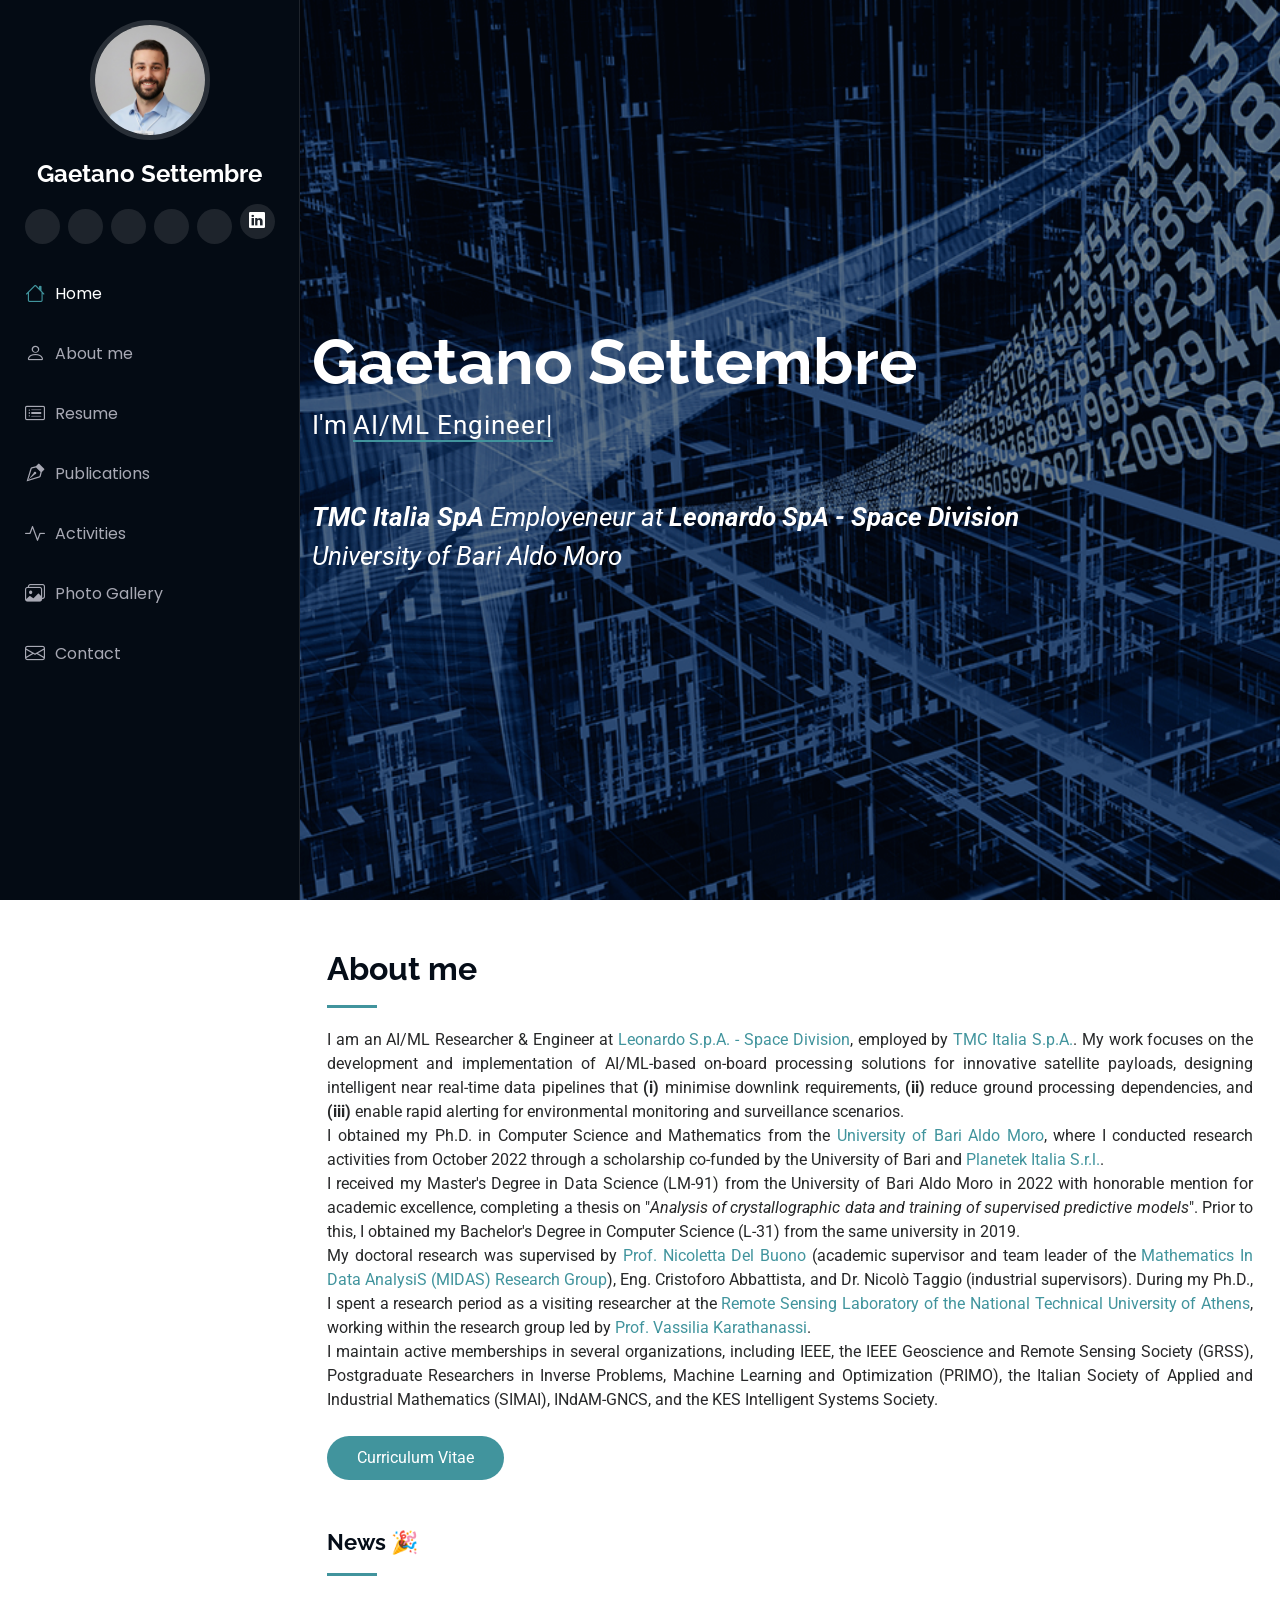
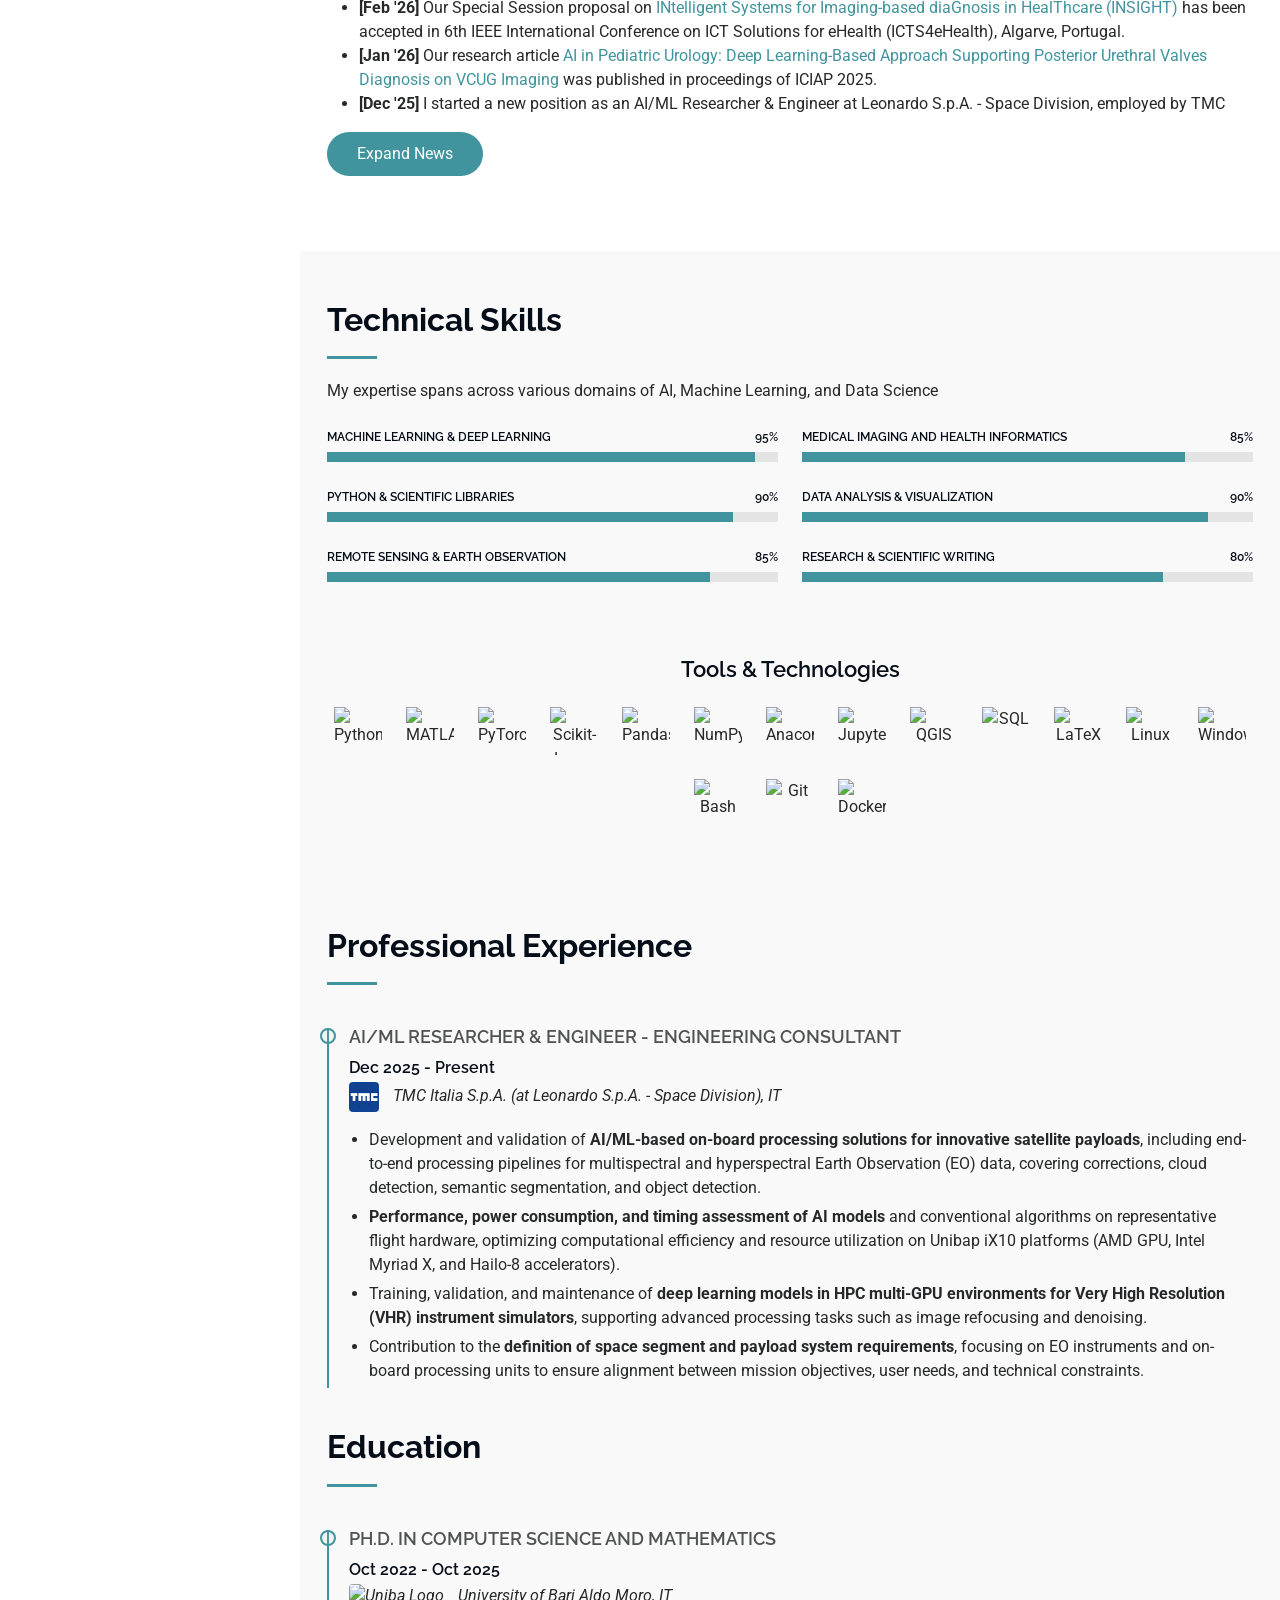
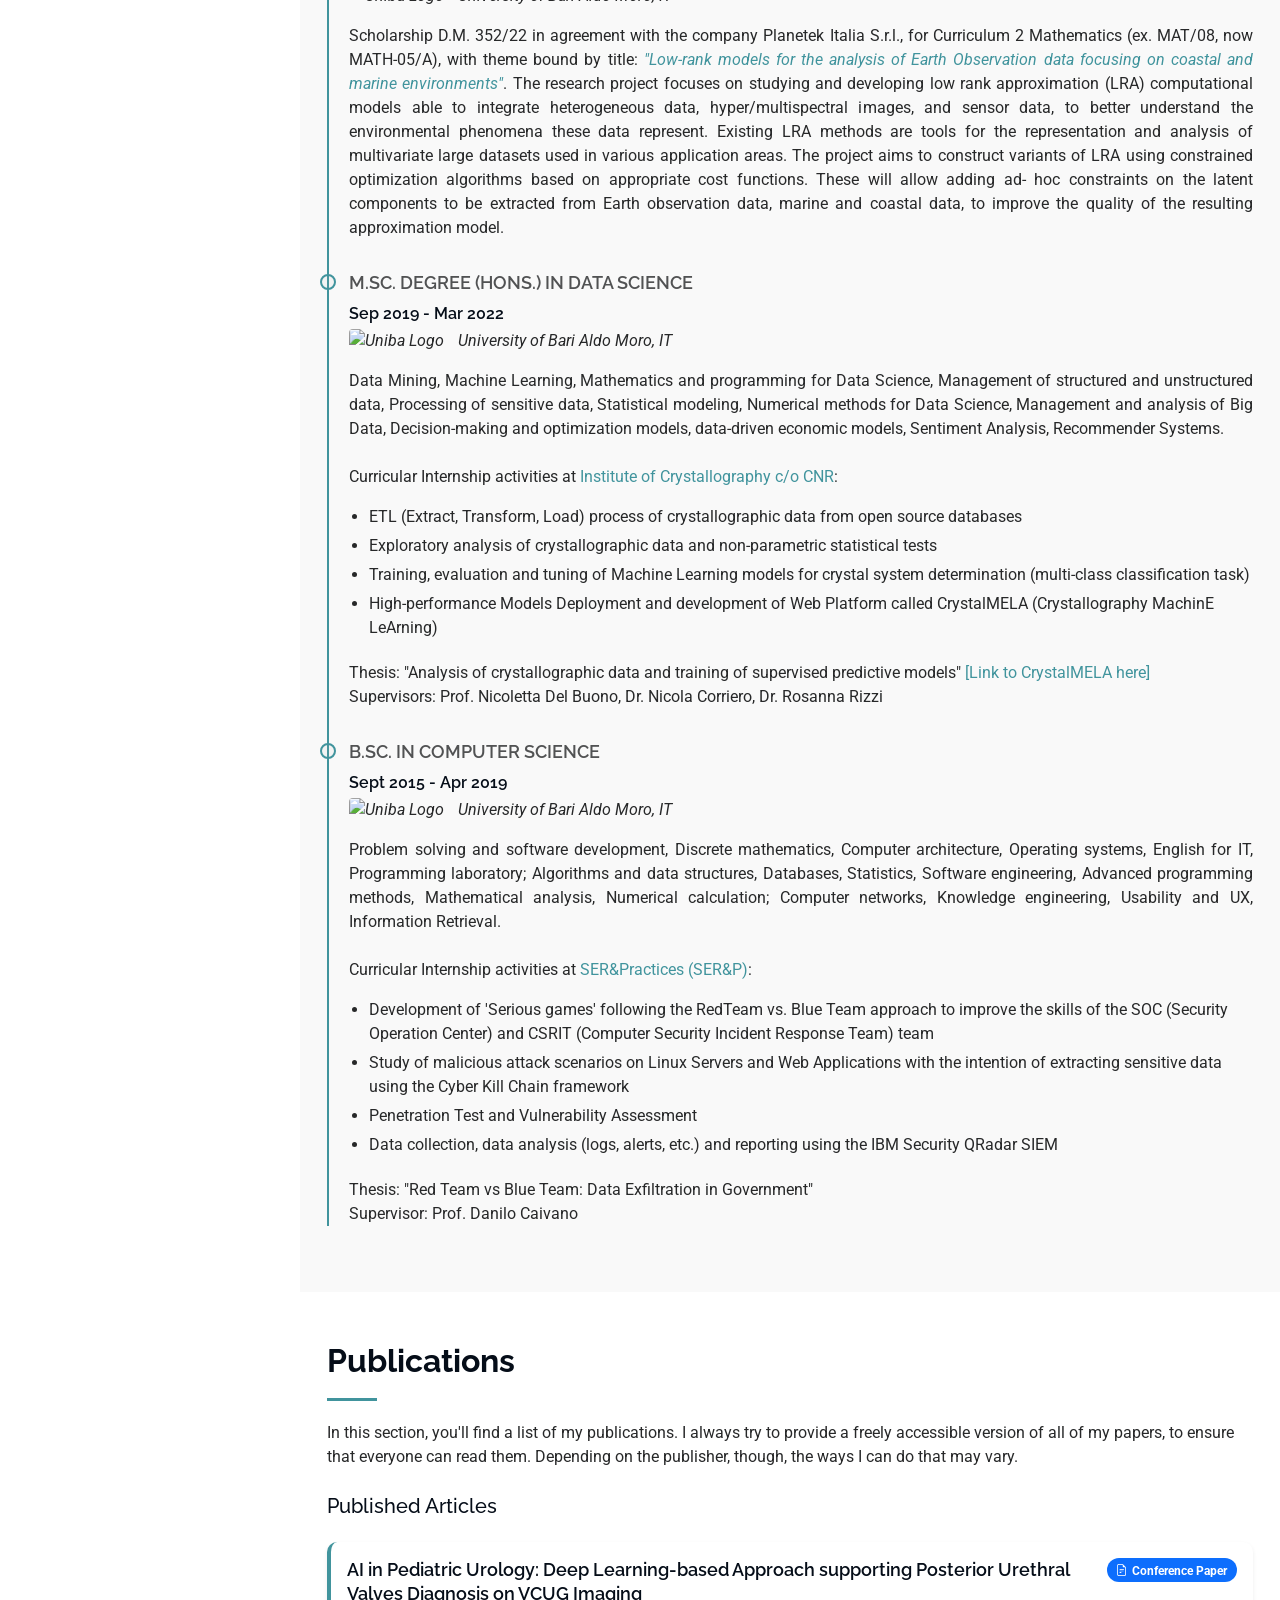
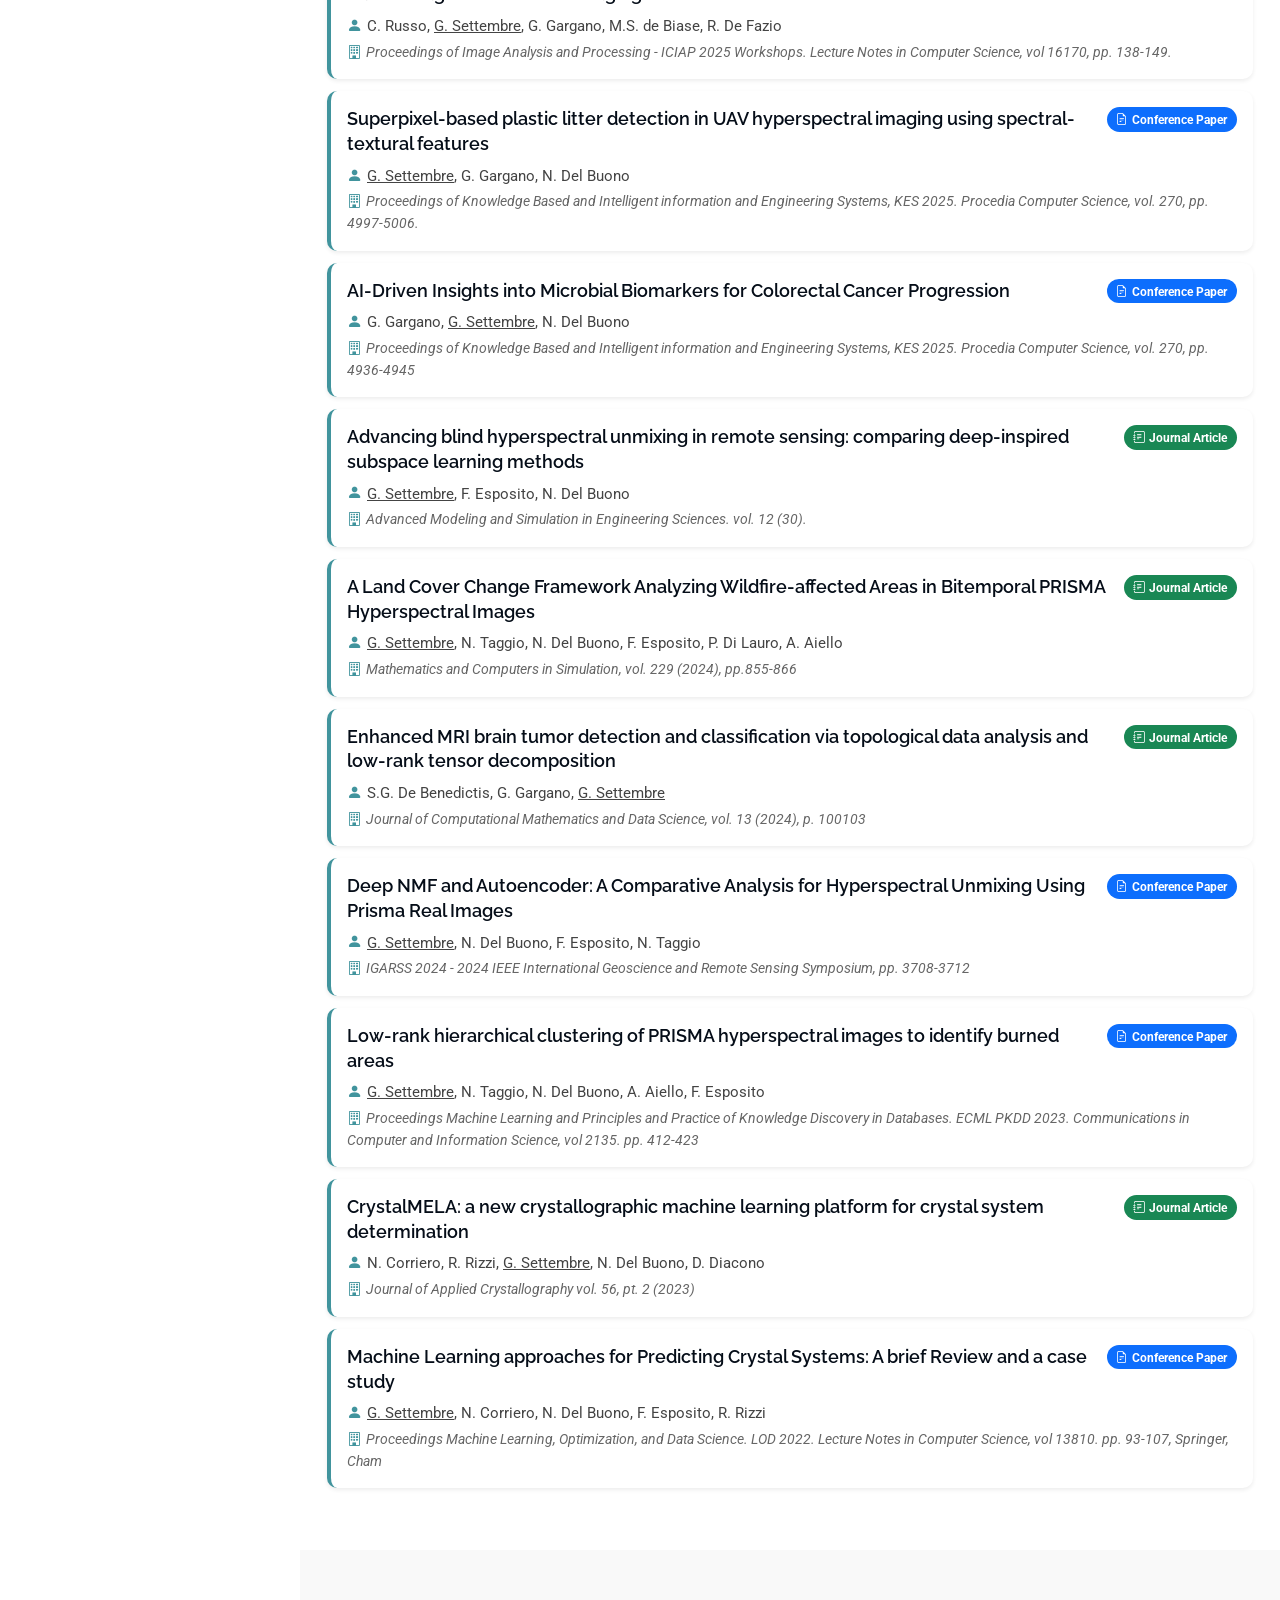
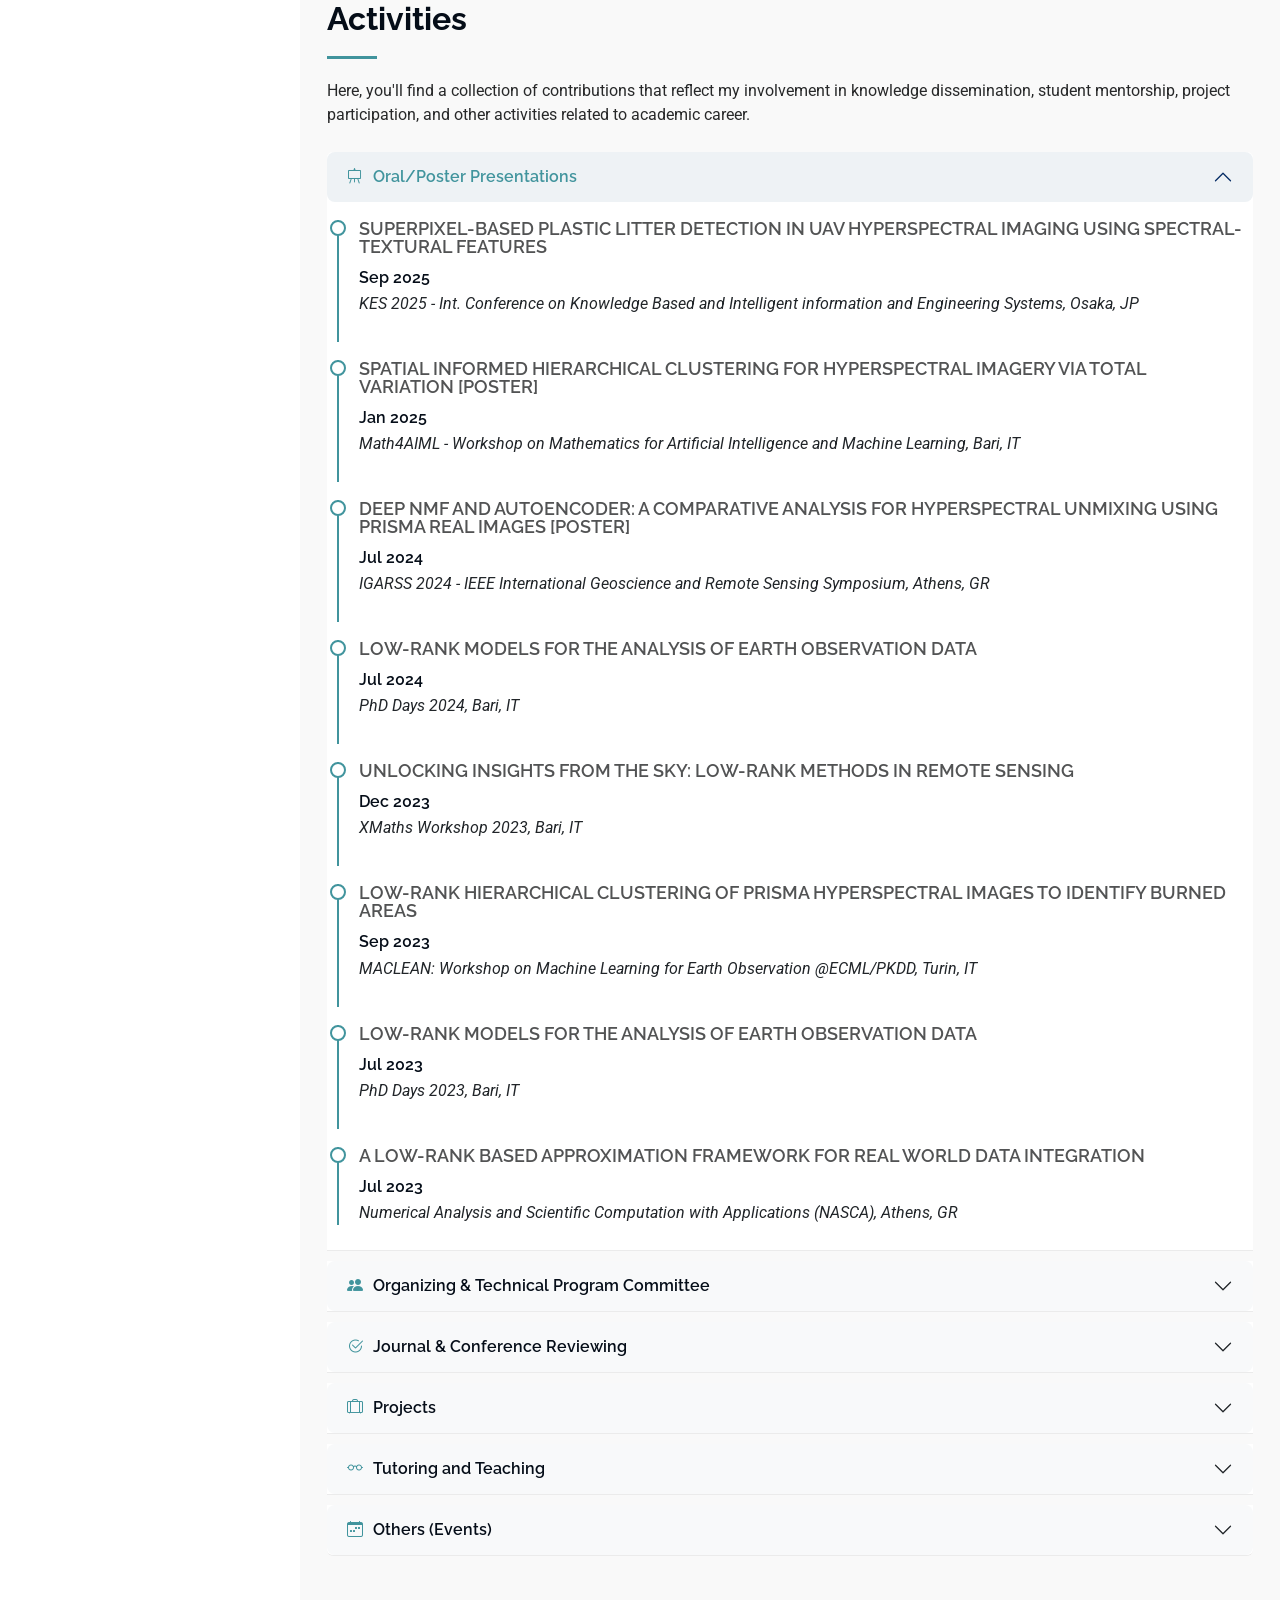
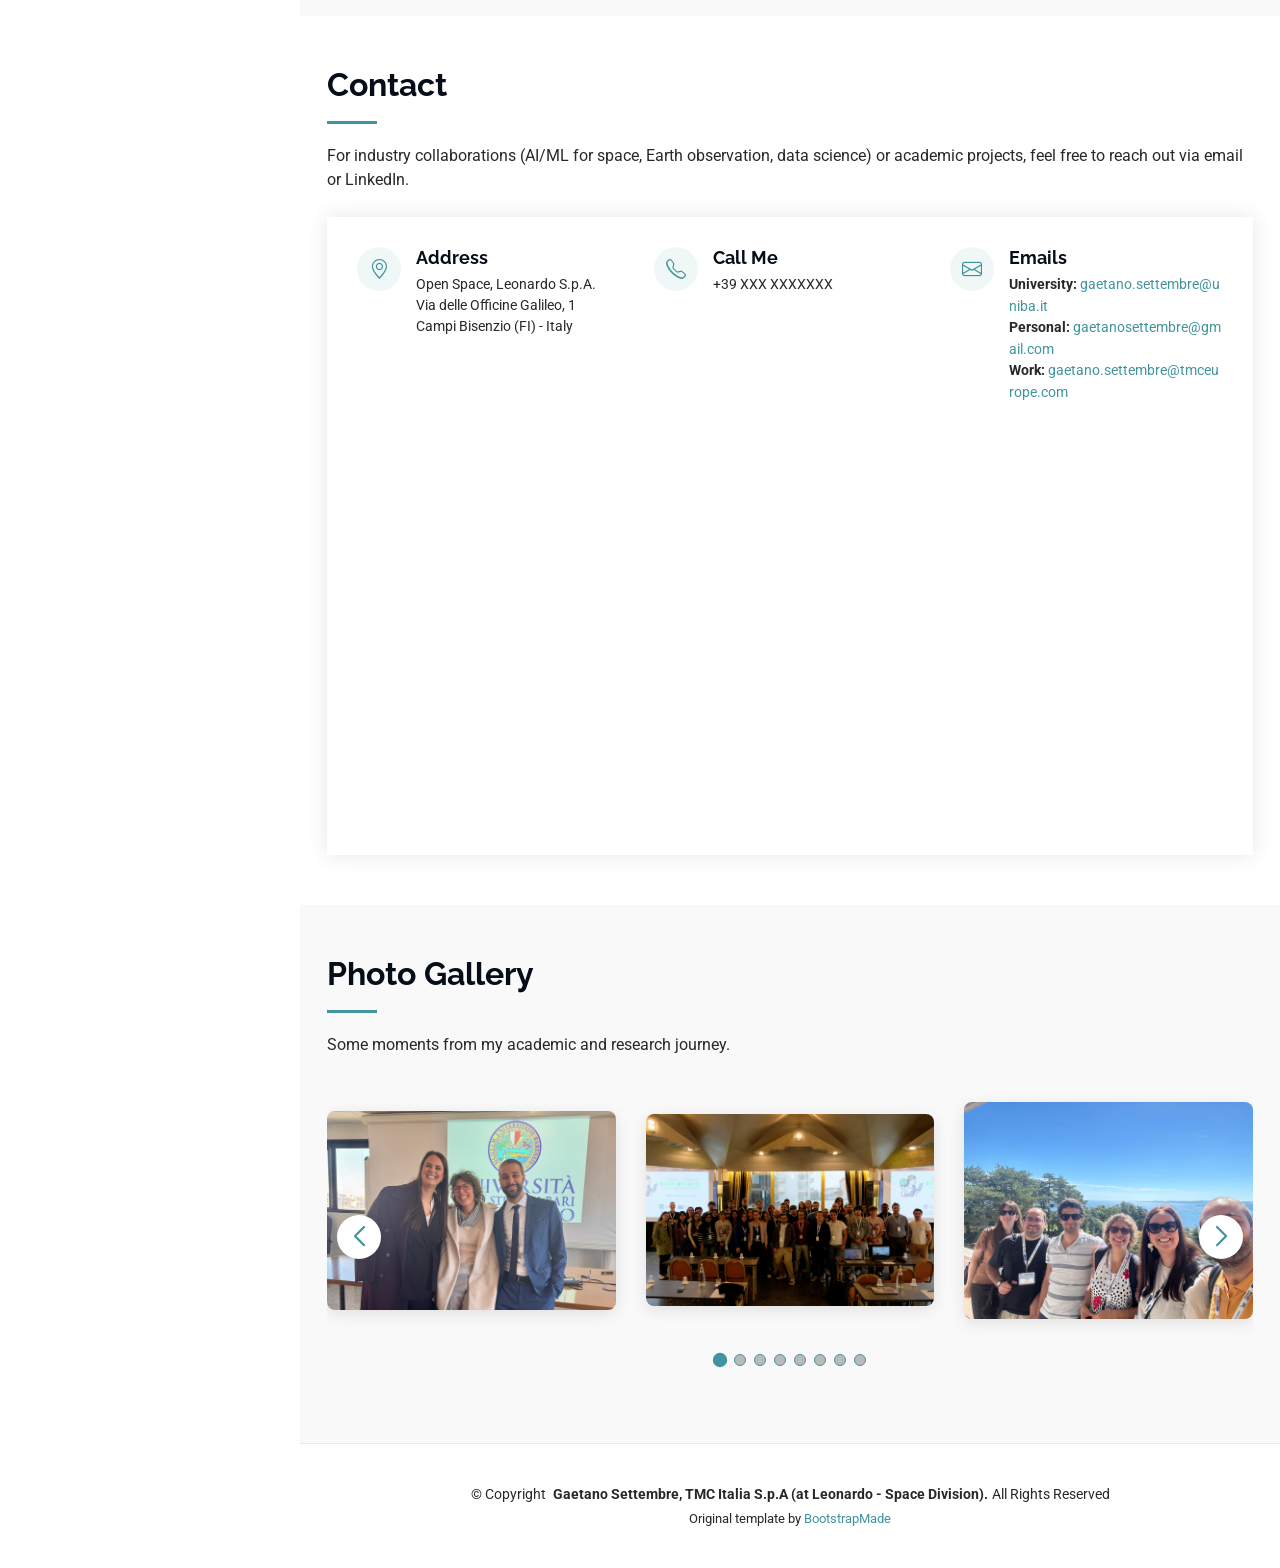
==== commit 21b302e5: "Update index" ====
--- a/index.html
+++ b/index.html
@@ -562,12 +562,10 @@
               <p><em><img src="assets/img/logos/tmc_logo.jpeg" alt="TMC Italia Logo"> TMC Italia S.p.A. (at Leonardo
                   S.p.A. - Space Division), IT</em></p>
               <ul>
-                <li>Design and development of AI/ML algorithms for on-board processing of spaceborne sensors</li>
-                <li>Implementation of lightweight and deployable models for Earth Observation and satellite data
-                  analysis</li>
-                <li>Collaboration with multidisciplinary teams (system engineers, payload experts, data scientists) to
-                  integrate AI solutions in operational workflows</li>
-                <li>Technology transfer from academic research to industrial applications</li>
+                <li>Development and validation of <strong>AI/ML-based on-board processing solutions for innovative satellite payloads</strong>, including end-to-end processing pipelines for multispectral and hyperspectral Earth Observation (EO) data, covering corrections, cloud detection, semantic segmentation, and object detection.</li>
+                <li><strong>Performance, power consumption, and timing assessment of AI models</strong> and conventional algorithms on representative flight hardware, optimizing computational efficiency and resource utilization on Unibap iX10 platforms (AMD GPU, Intel Myriad X, and Hailo-8 accelerators).</li>
+                <li>Training, validation, and maintenance of <strong>deep learning models in HPC multi-GPU environments for Very High Resolution (VHR) instrument simulators</strong>, supporting advanced processing tasks such as image refocusing and denoising.</li>
+                <li>Contribution to the <strong>definition of space segment and payload system requirements</strong>, focusing on EO instruments and on-board processing units to ensure alignment between mission objectives, user needs, and technical constraints.</li>
               </ul>
             </div>
           </div>
@@ -1283,6 +1281,7 @@
                         <li>Discover Applied Sciences, <i>formerly "SN Applied Sciences"</i> (ISSN: 3004-9261)</li>
                         <li>WSEAS Transactions on Business and Economics (ISSN: 1109-9526)</li>
                         <li>Computers, Materials and Continua (ISSN: 1546-2226)</li>
+                        <li>MDPI Informatics (ISSN: 2227-9709)</li>
                       </ul>
                     </div>
 
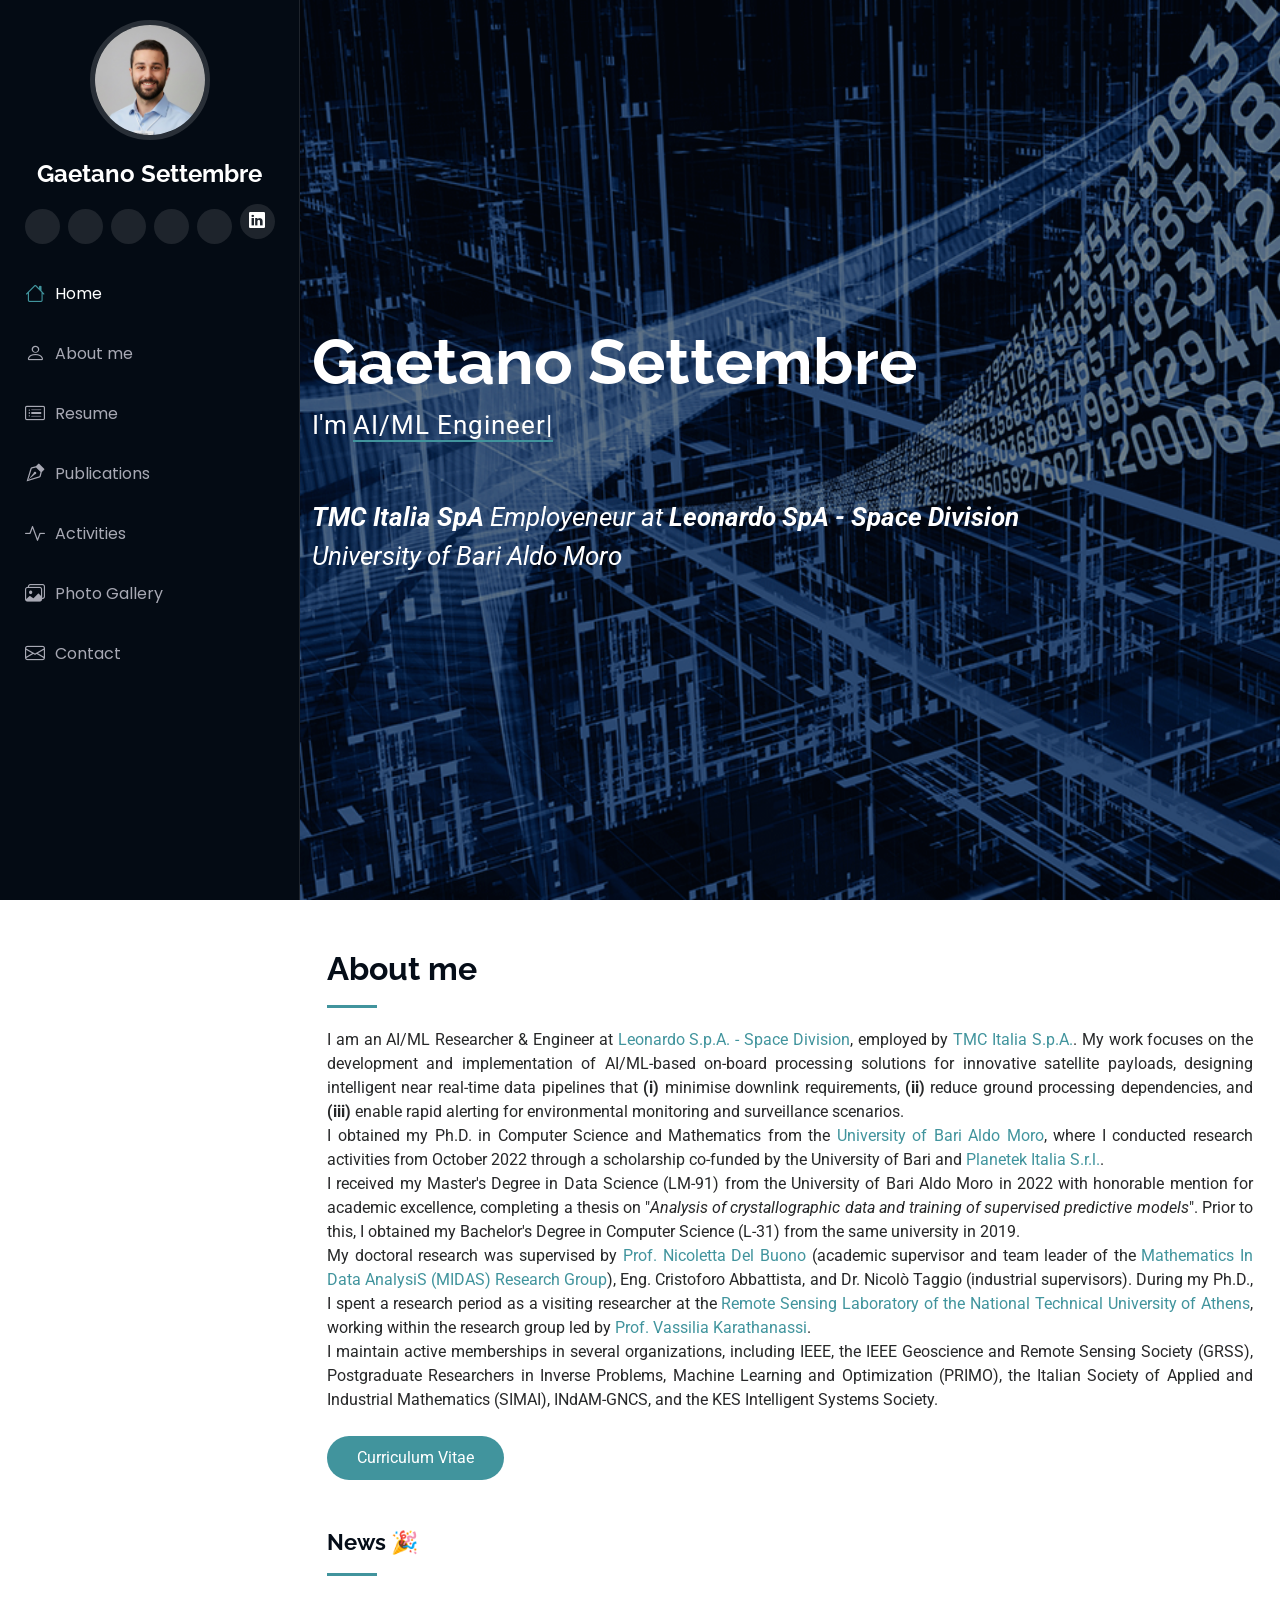
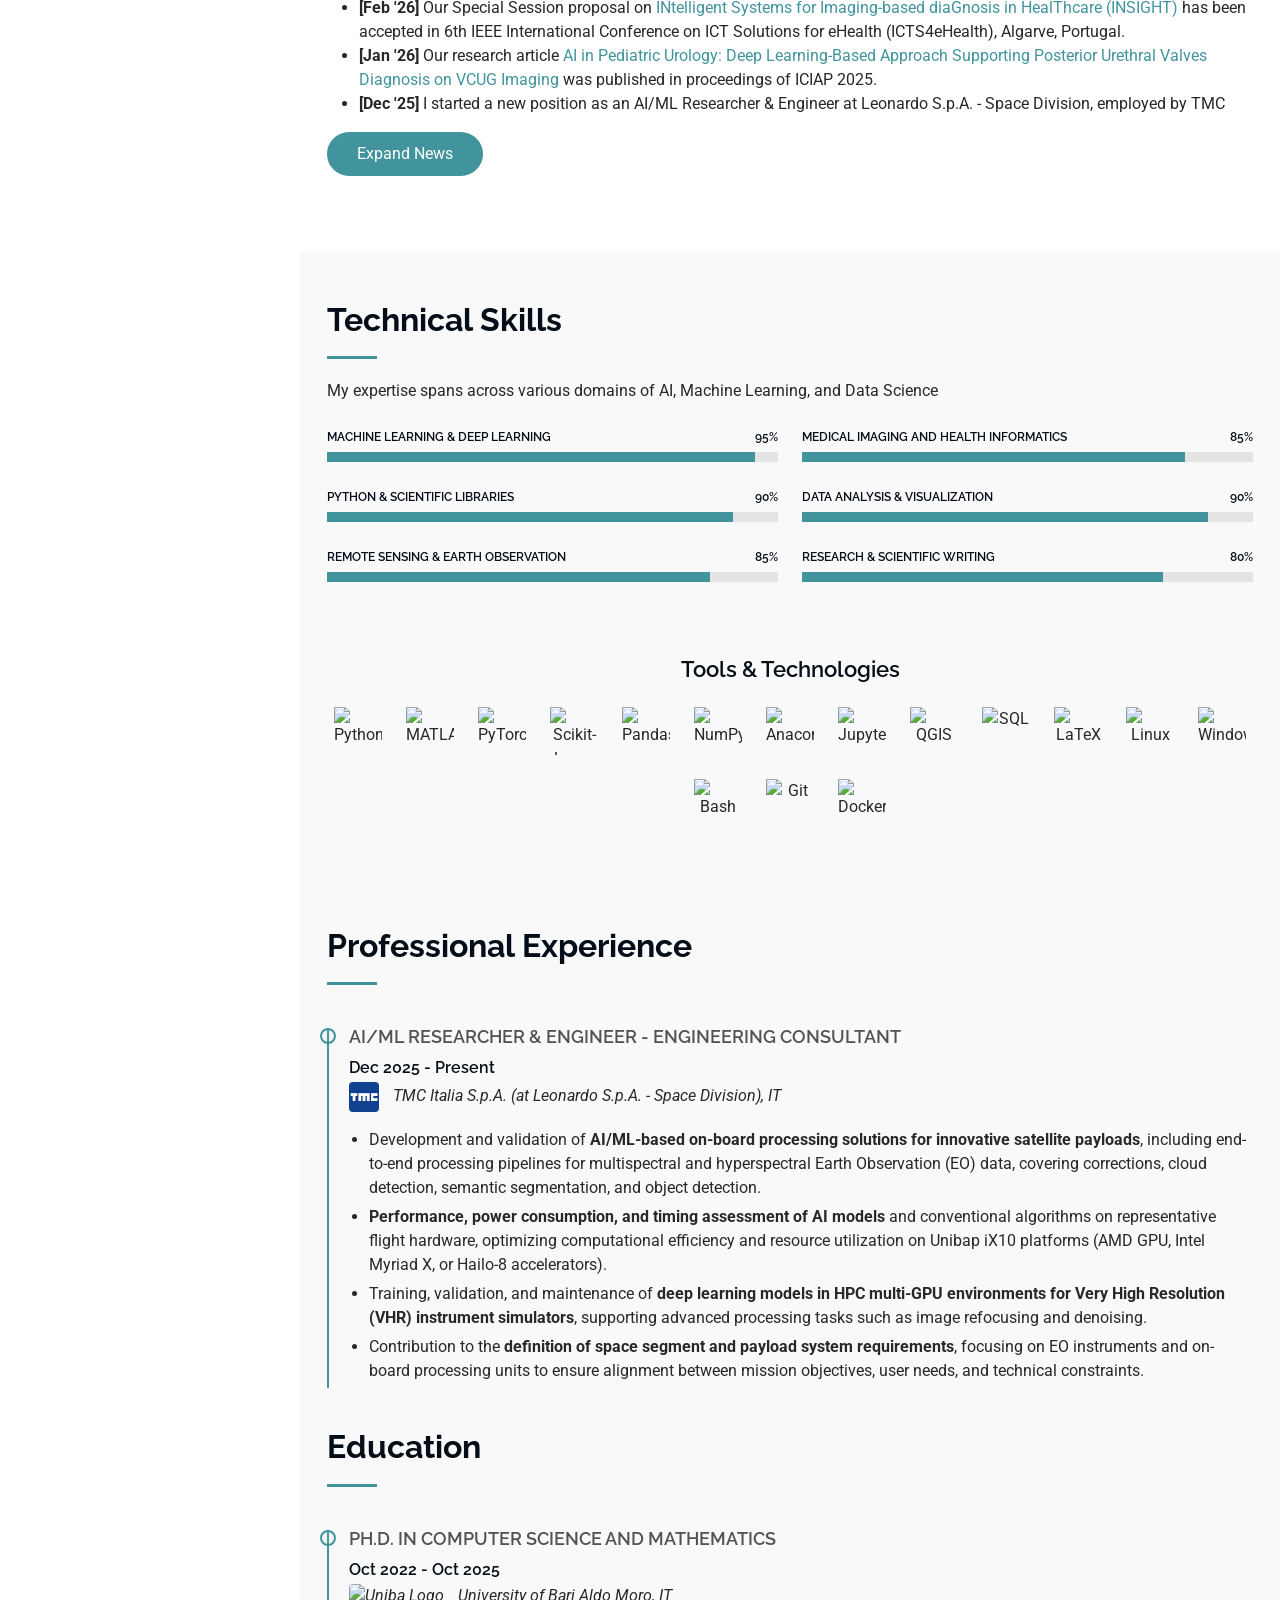
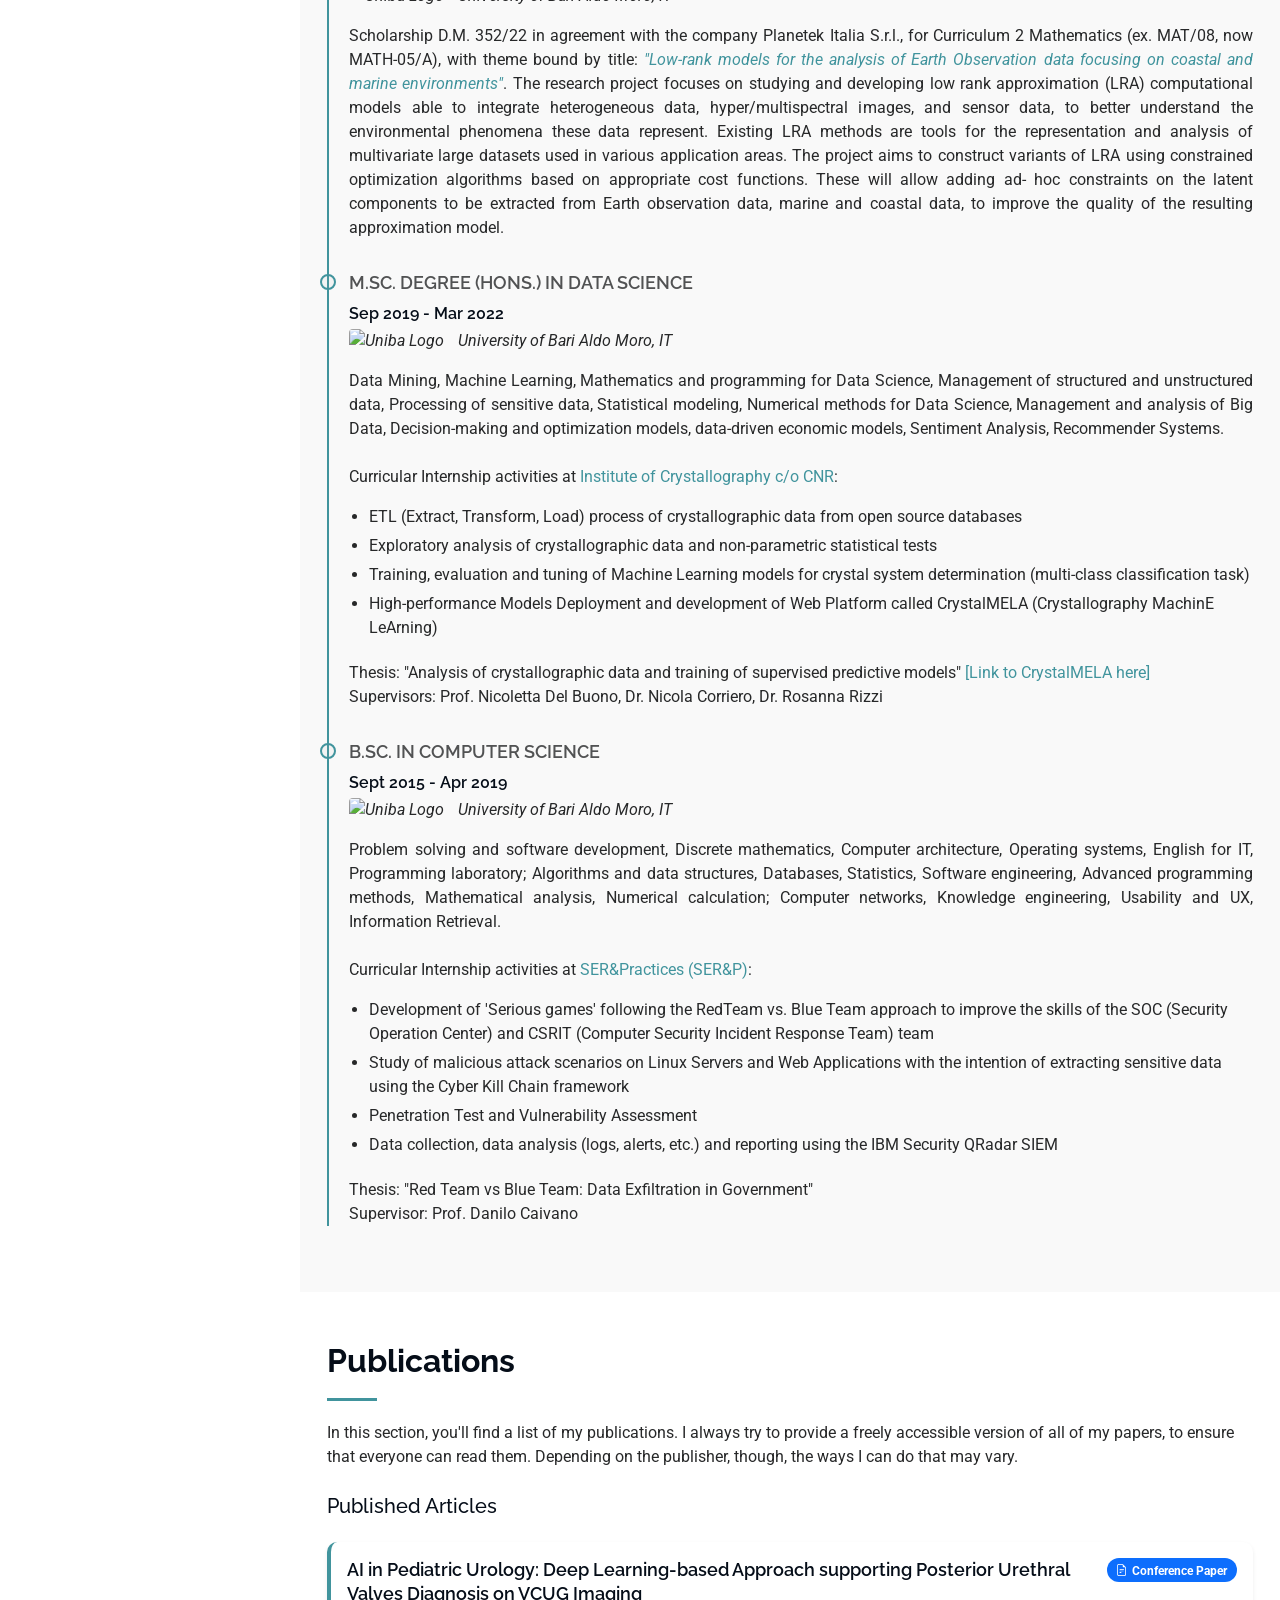
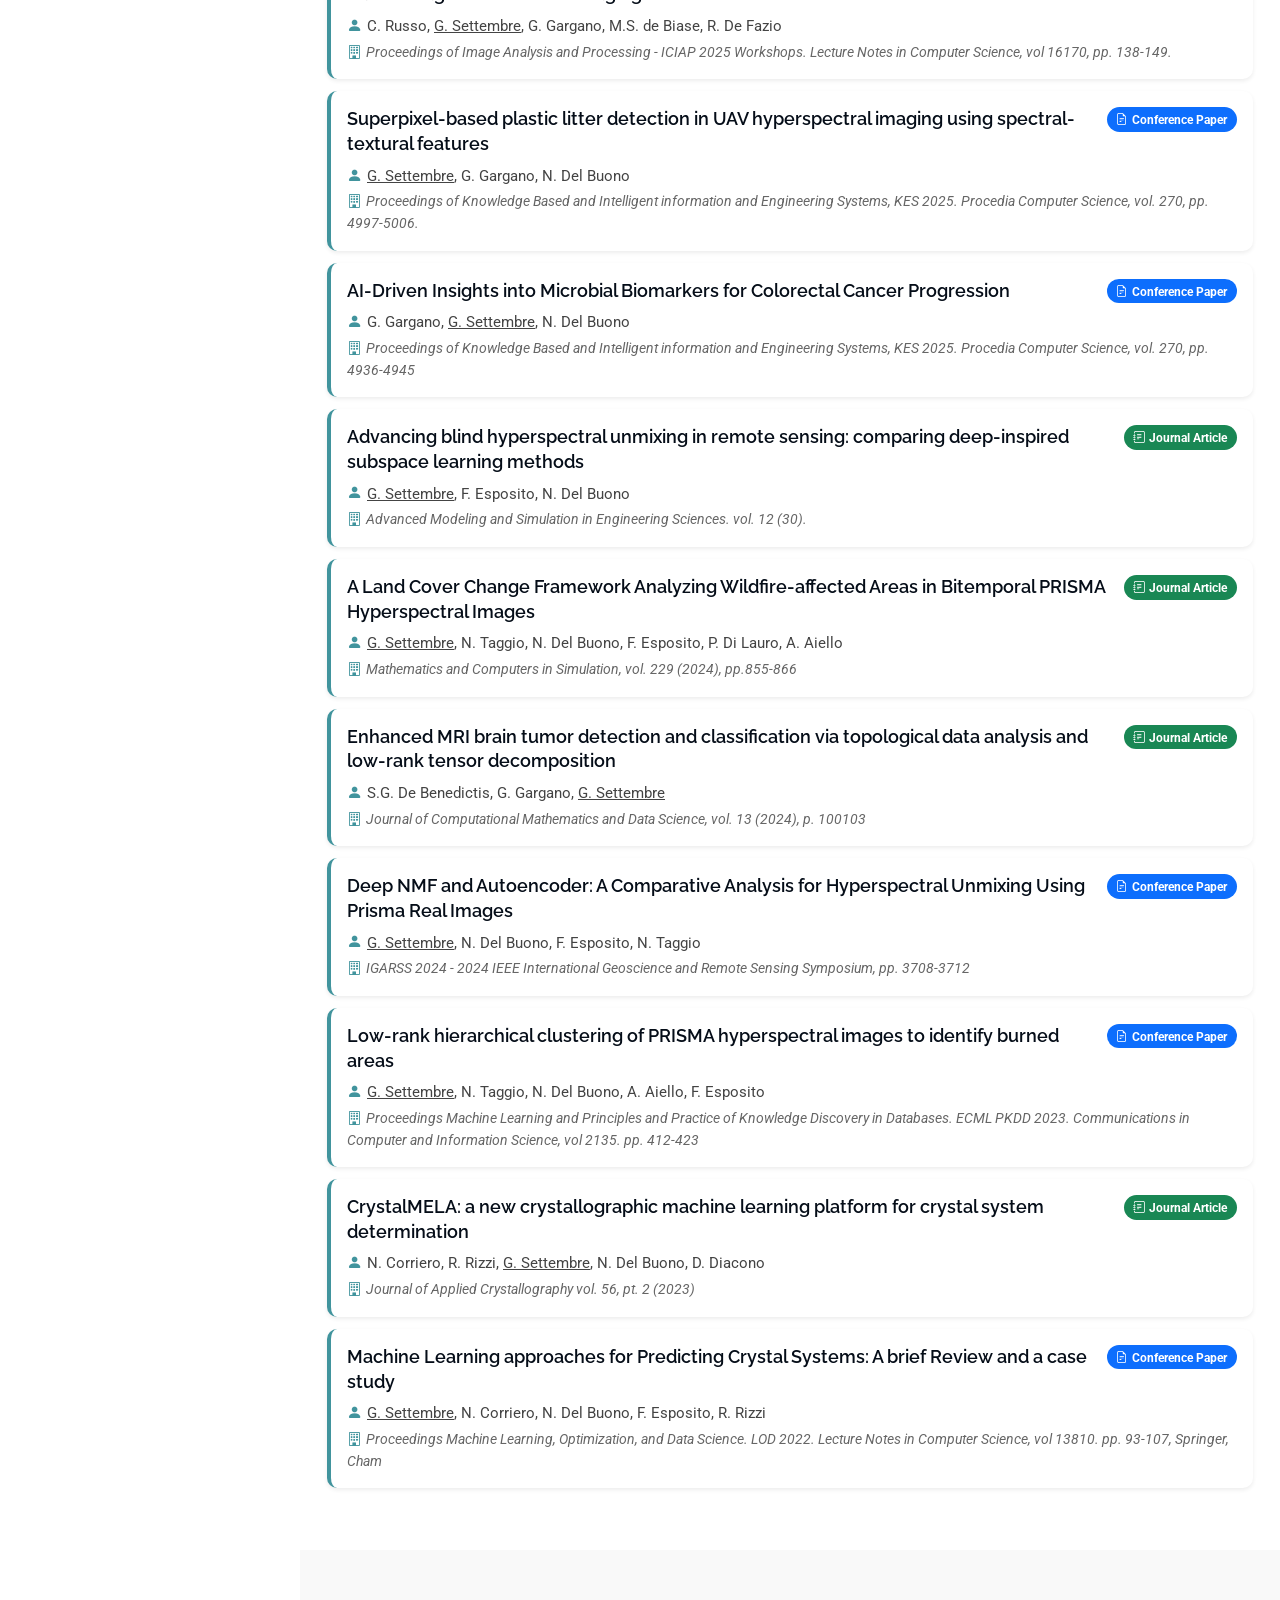
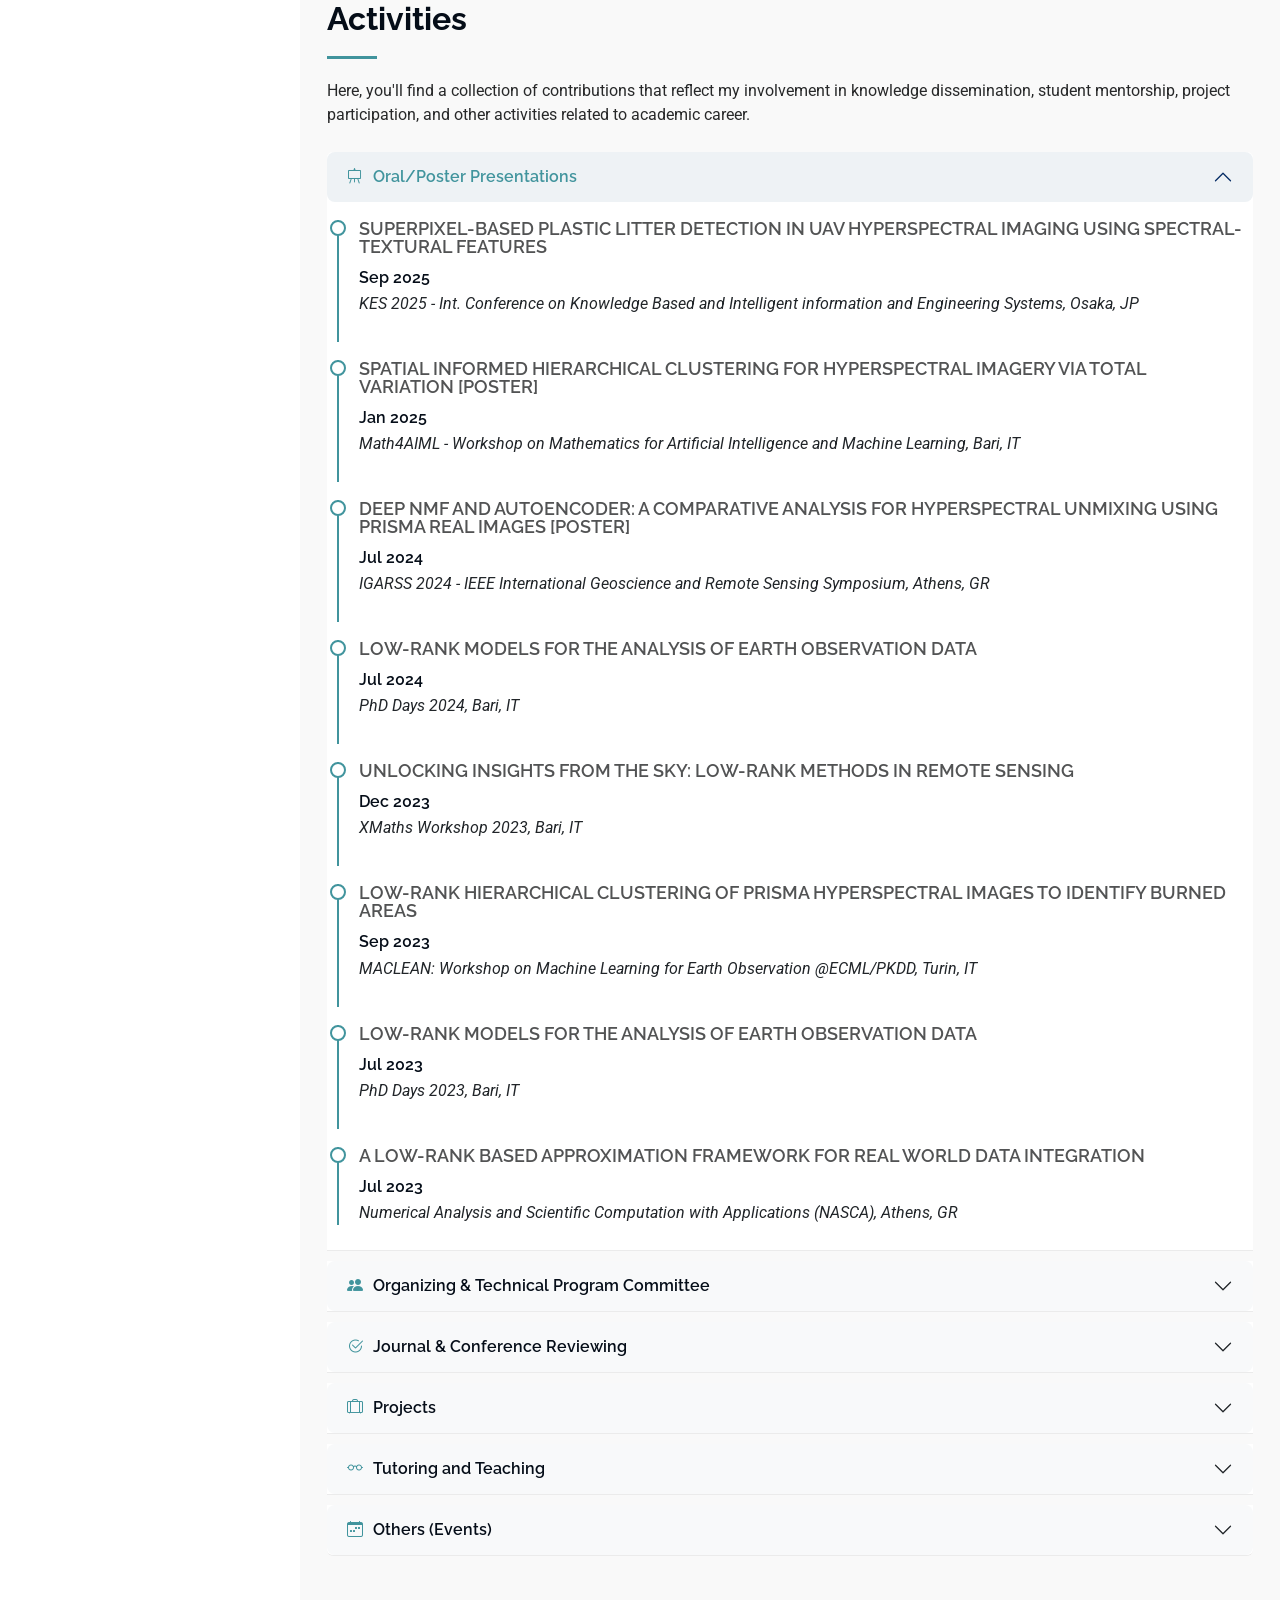
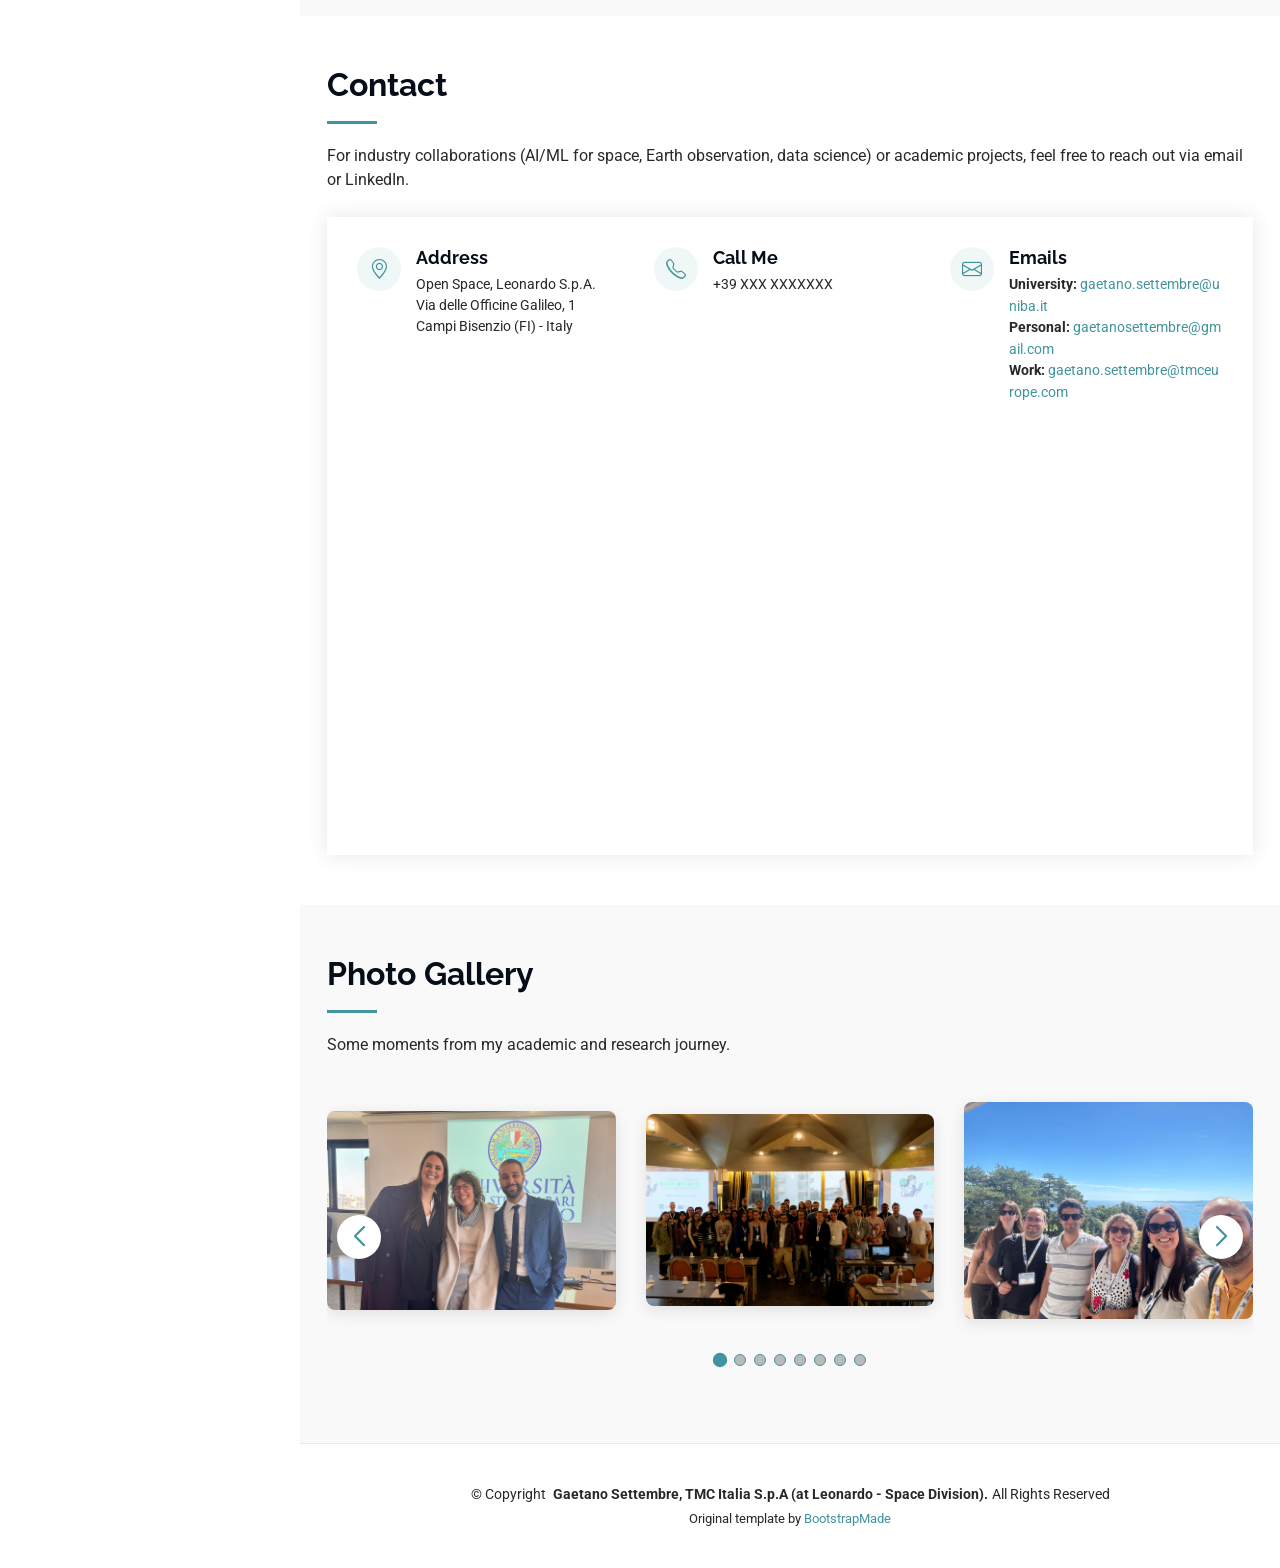
==== commit 48679135: "Update index.html" ====
--- a/index.html
+++ b/index.html
@@ -563,7 +563,7 @@
                   S.p.A. - Space Division), IT</em></p>
               <ul>
                 <li>Development and validation of <strong>AI/ML-based on-board processing solutions for innovative satellite payloads</strong>, including end-to-end processing pipelines for multispectral and hyperspectral Earth Observation (EO) data, covering corrections, cloud detection, semantic segmentation, and object detection.</li>
-                <li><strong>Performance, power consumption, and timing assessment of AI models</strong> and conventional algorithms on representative flight hardware, optimizing computational efficiency and resource utilization on Unibap iX10 platforms (AMD GPU, Intel Myriad X, and Hailo-8 accelerators).</li>
+                <li><strong>Performance, power consumption, and timing assessment of AI models</strong> and conventional algorithms on representative flight hardware, optimizing computational efficiency and resource utilization on Unibap iX10 platforms (AMD GPU, Intel Myriad X, or Hailo-8 accelerators).</li>
                 <li>Training, validation, and maintenance of <strong>deep learning models in HPC multi-GPU environments for Very High Resolution (VHR) instrument simulators</strong>, supporting advanced processing tasks such as image refocusing and denoising.</li>
                 <li>Contribution to the <strong>definition of space segment and payload system requirements</strong>, focusing on EO instruments and on-board processing units to ensure alignment between mission objectives, user needs, and technical constraints.</li>
               </ul>
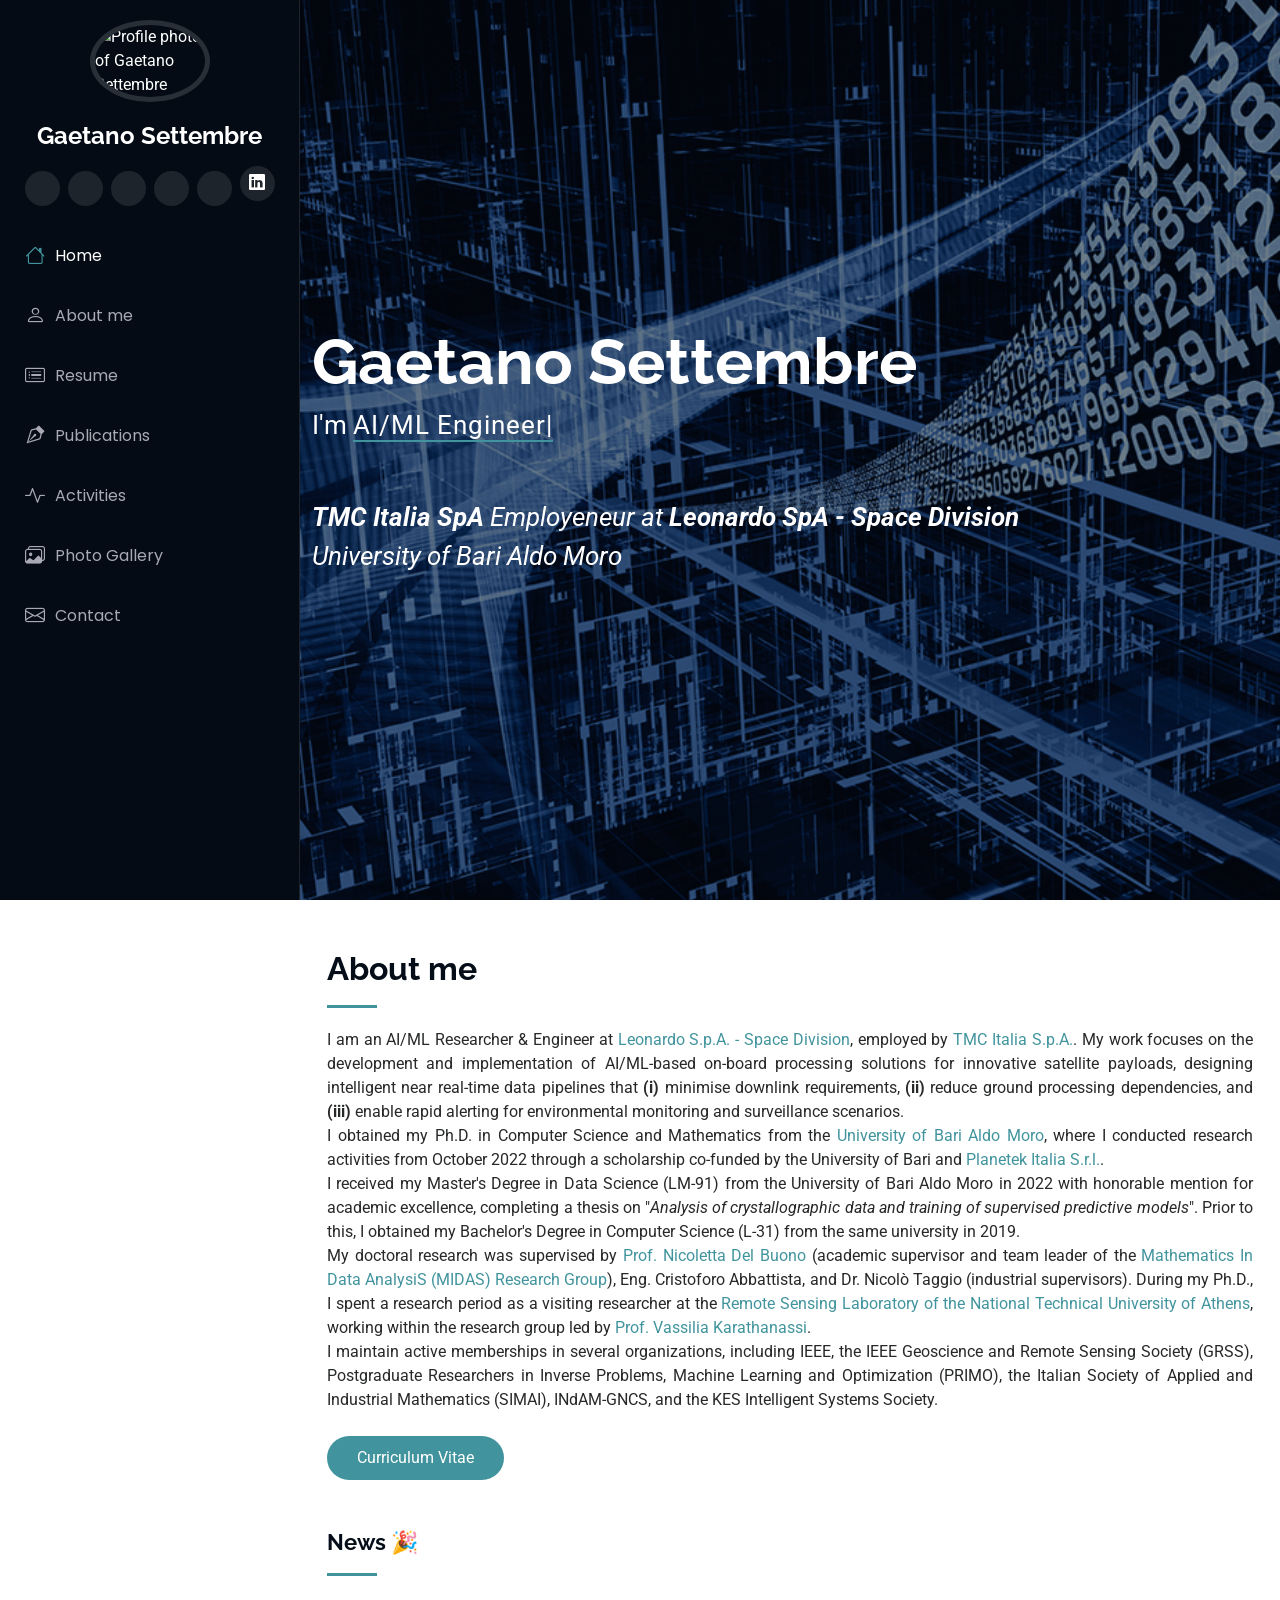
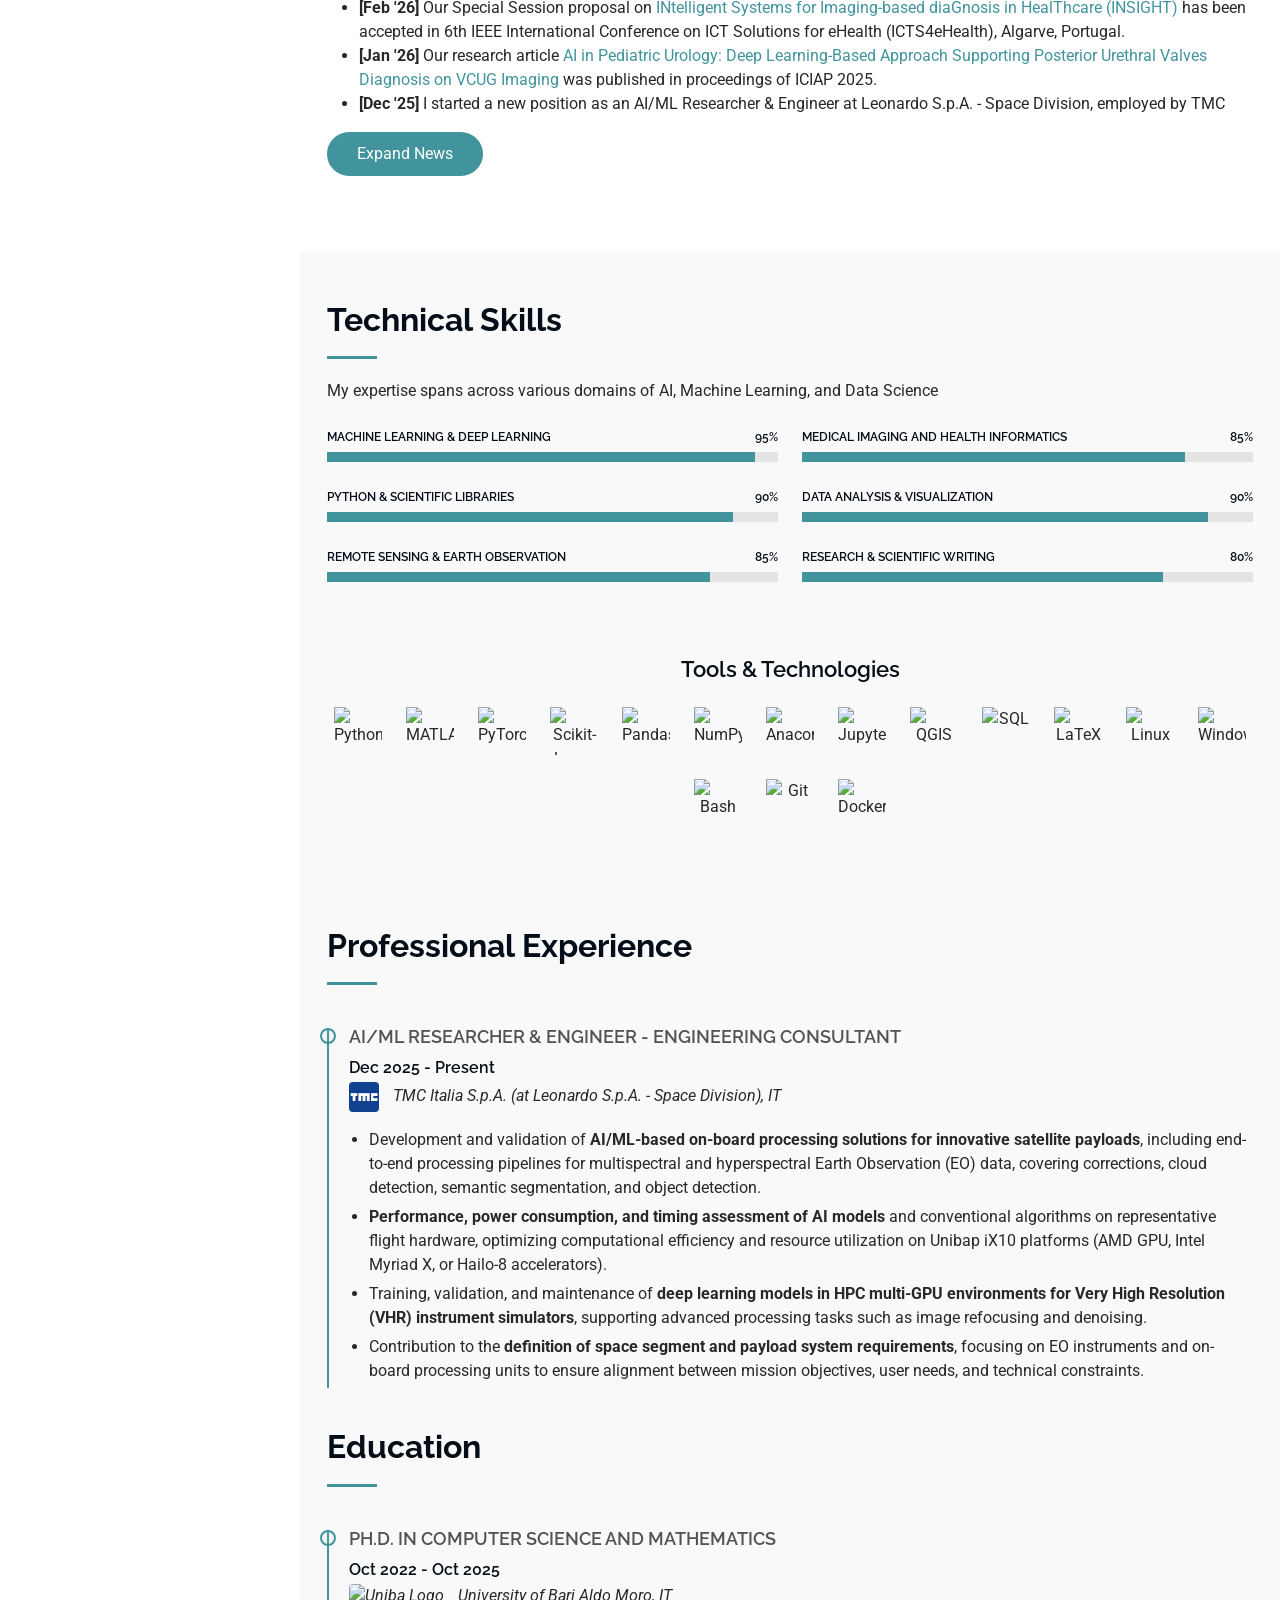
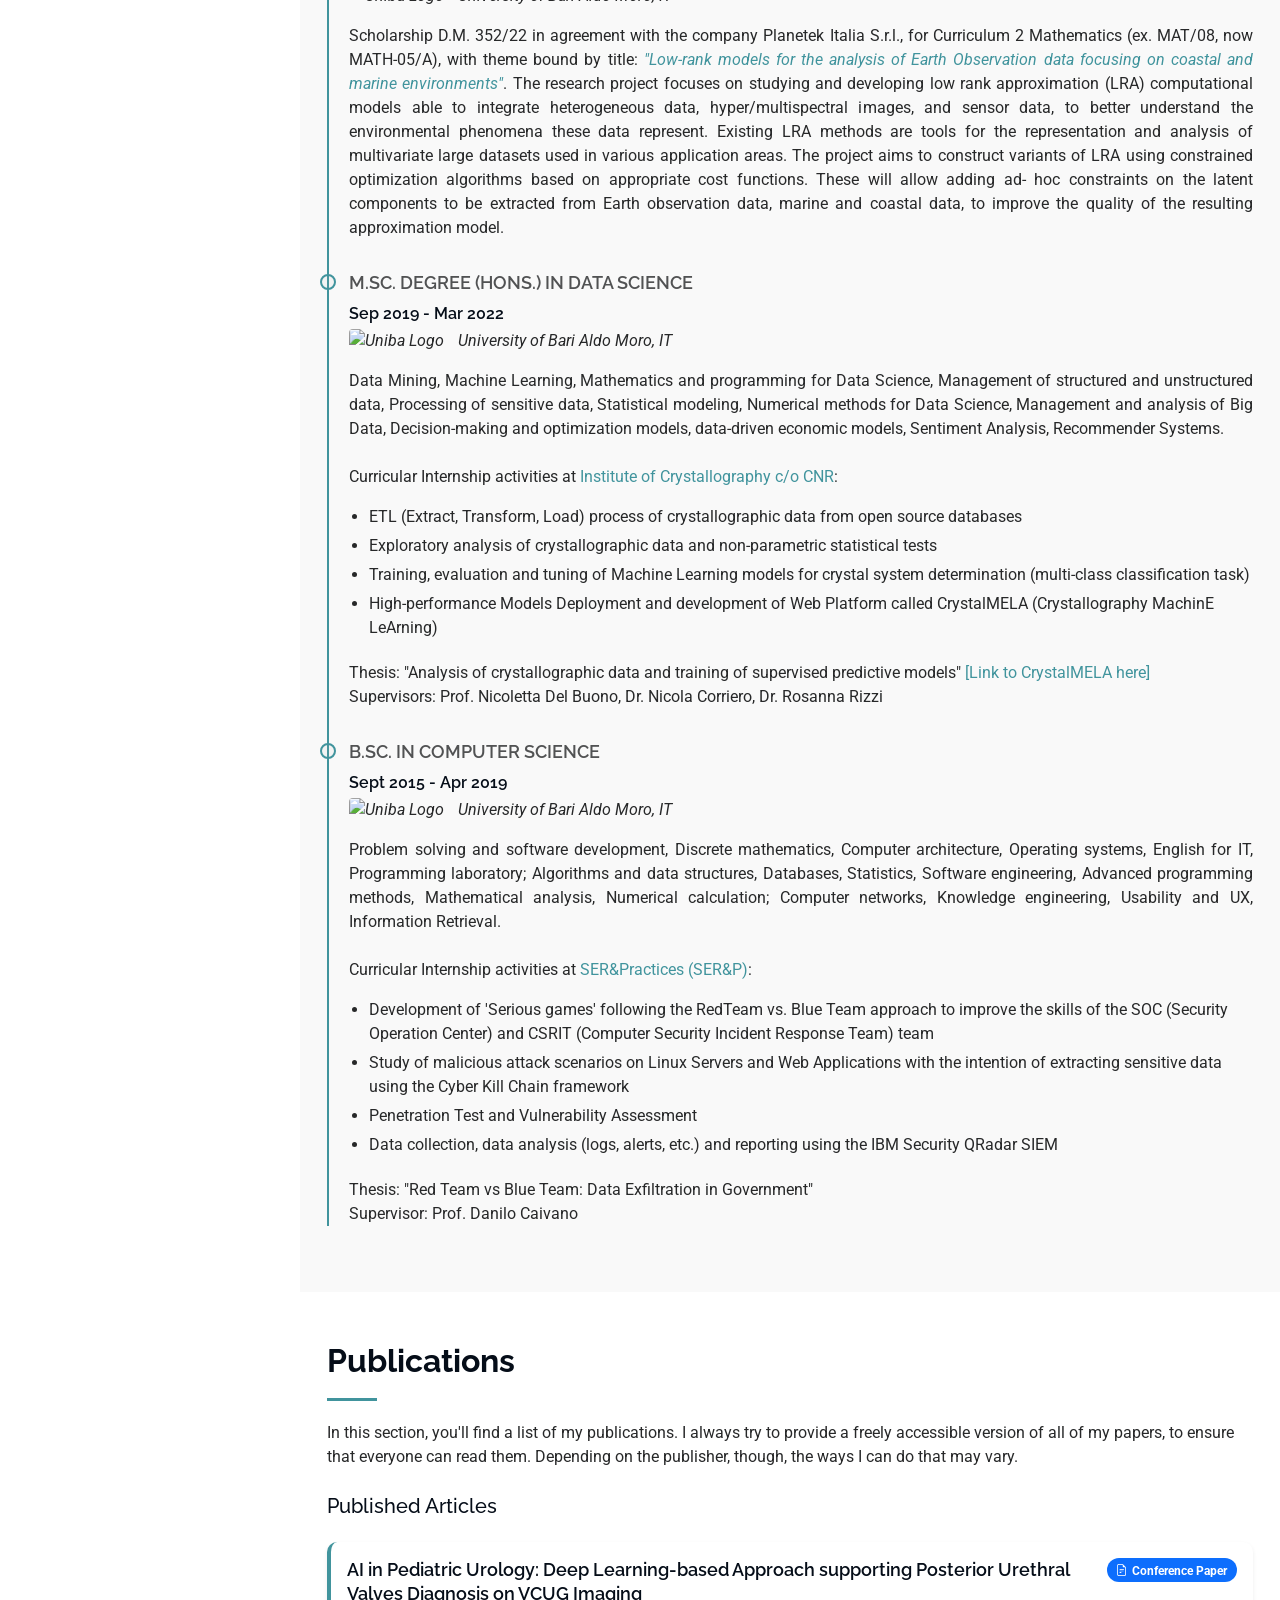
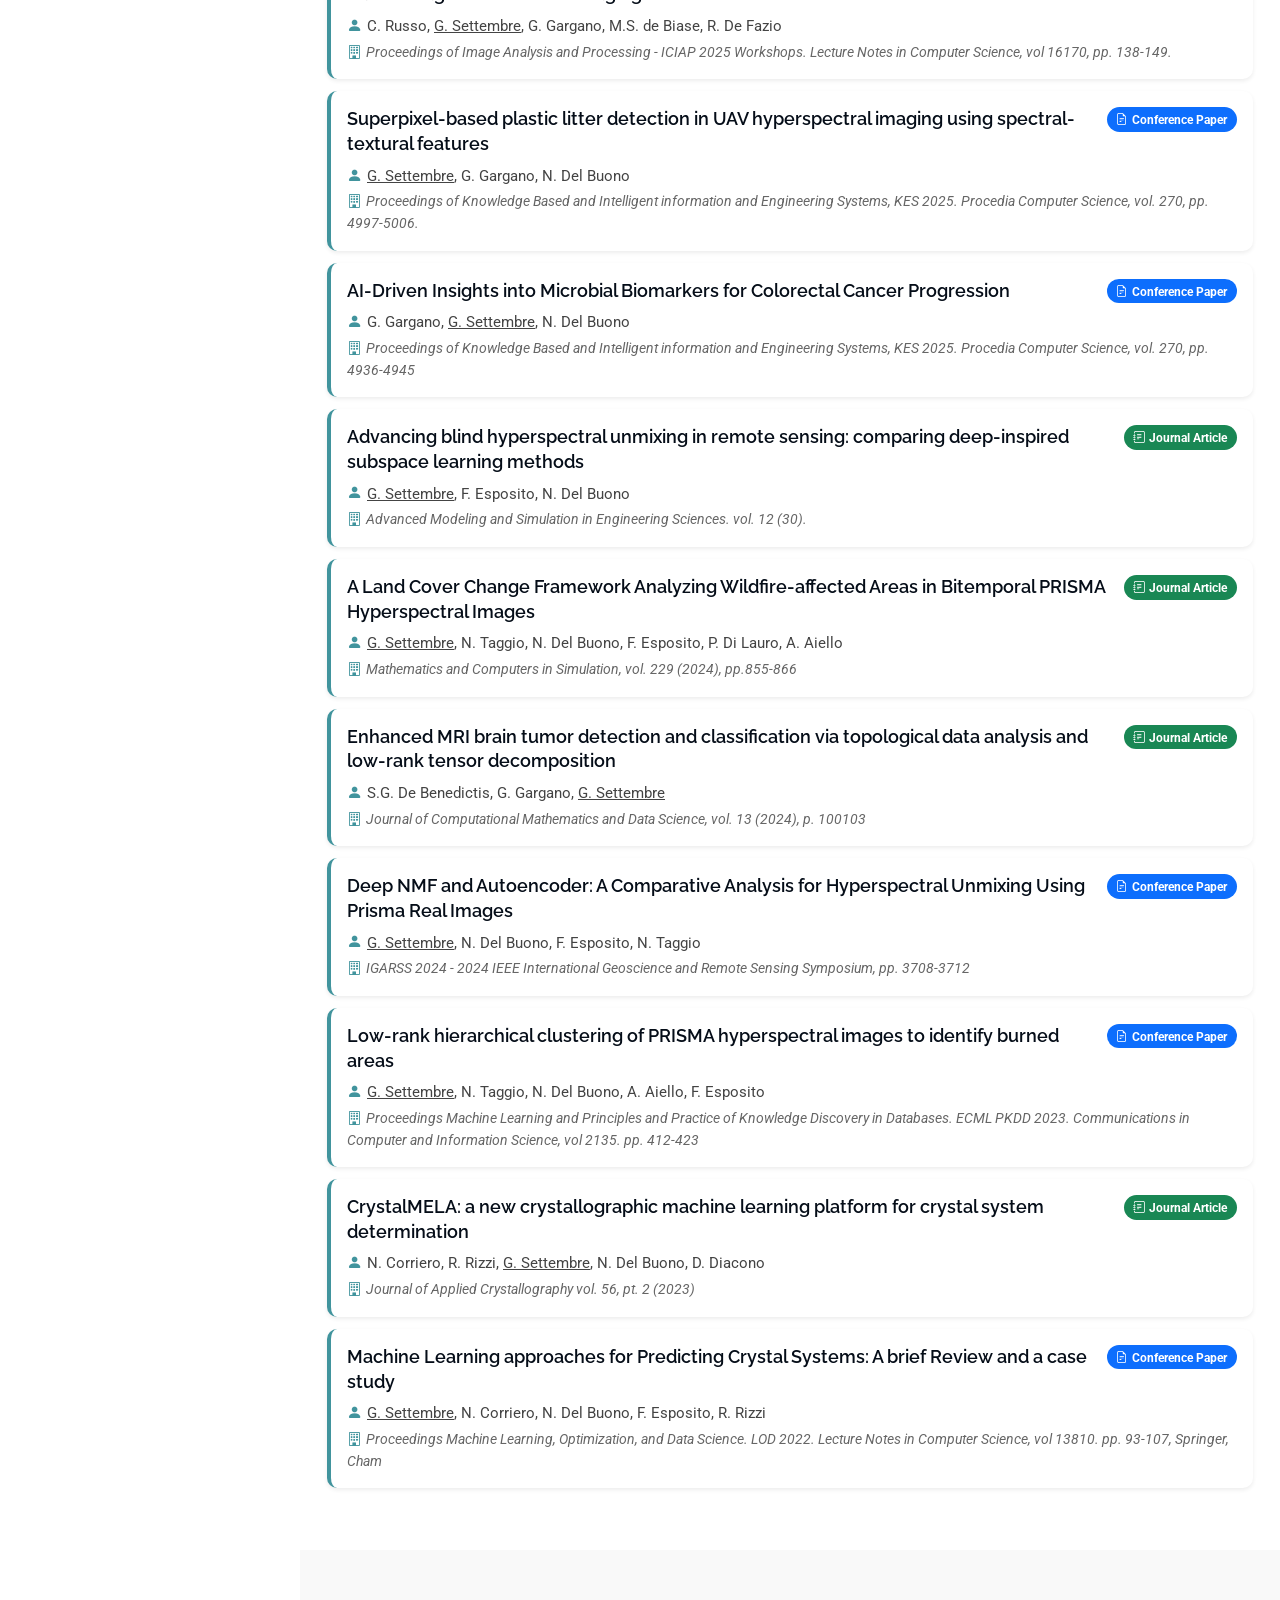
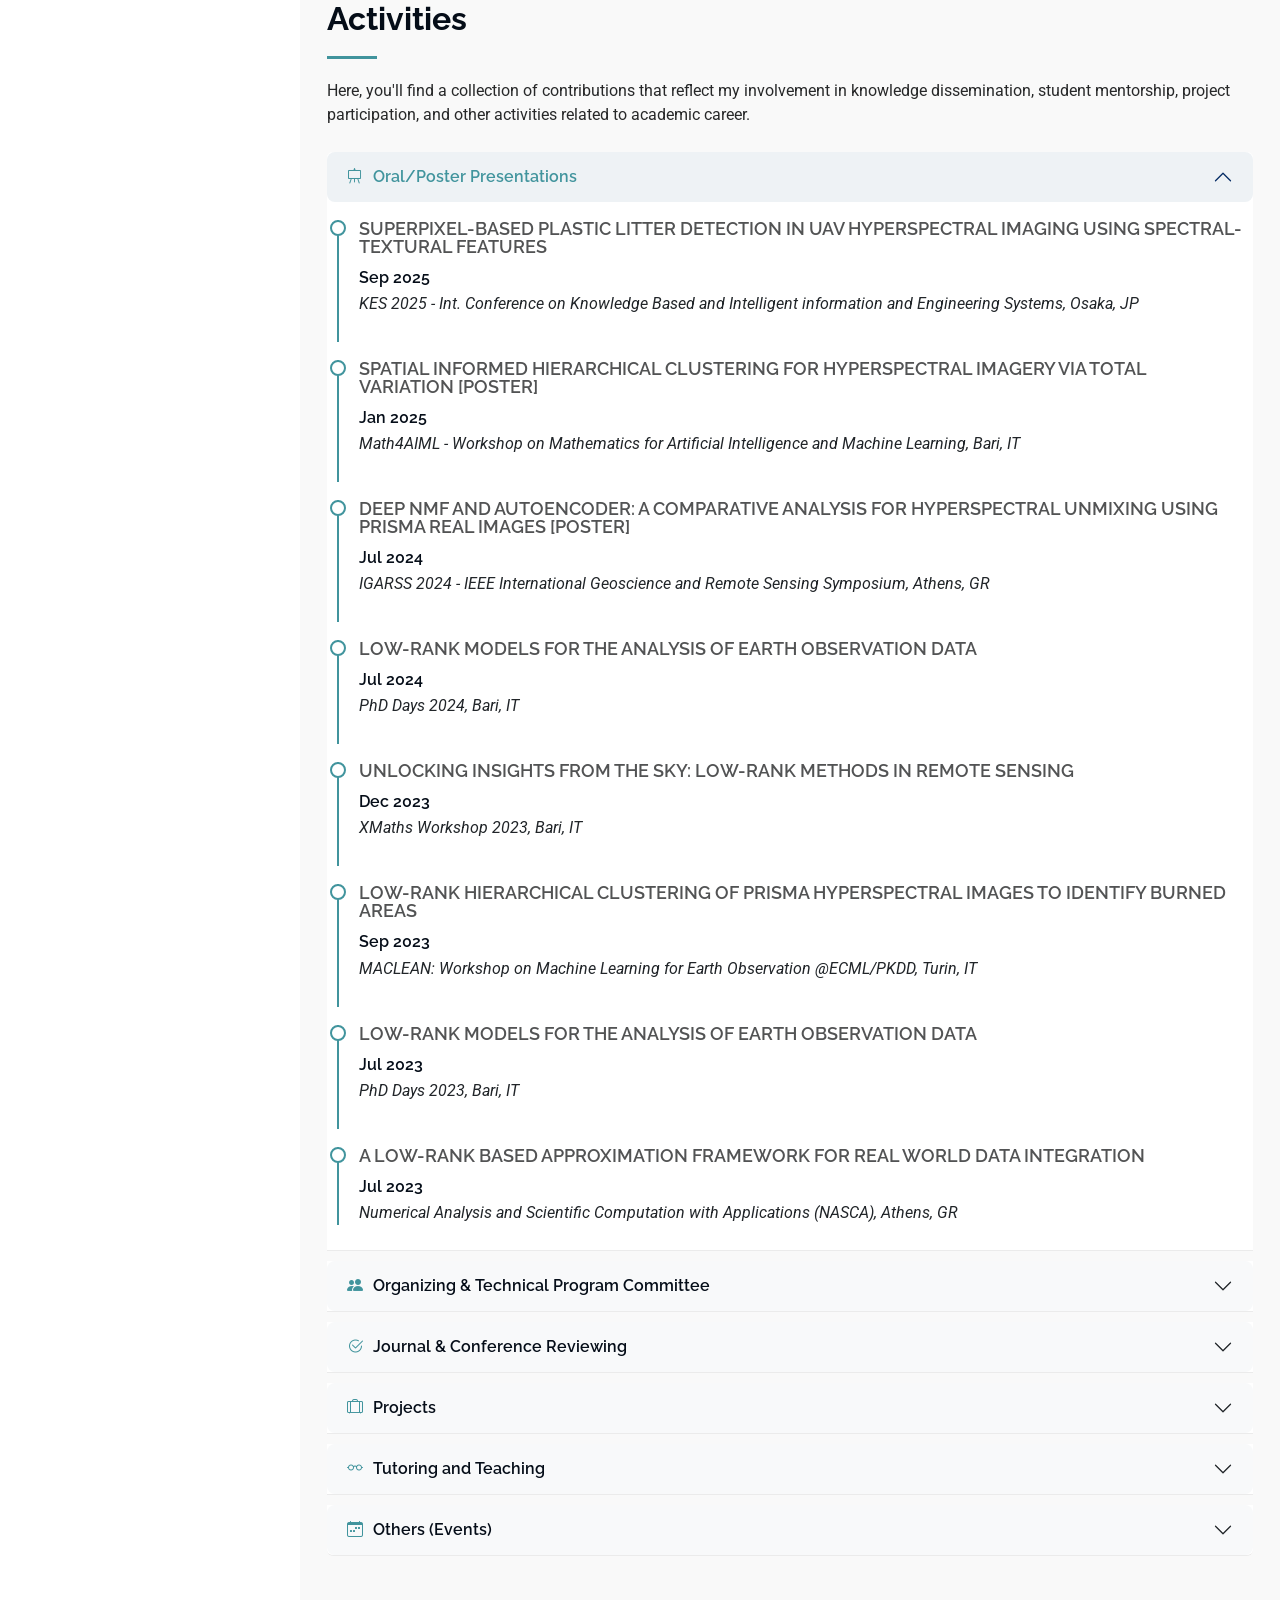
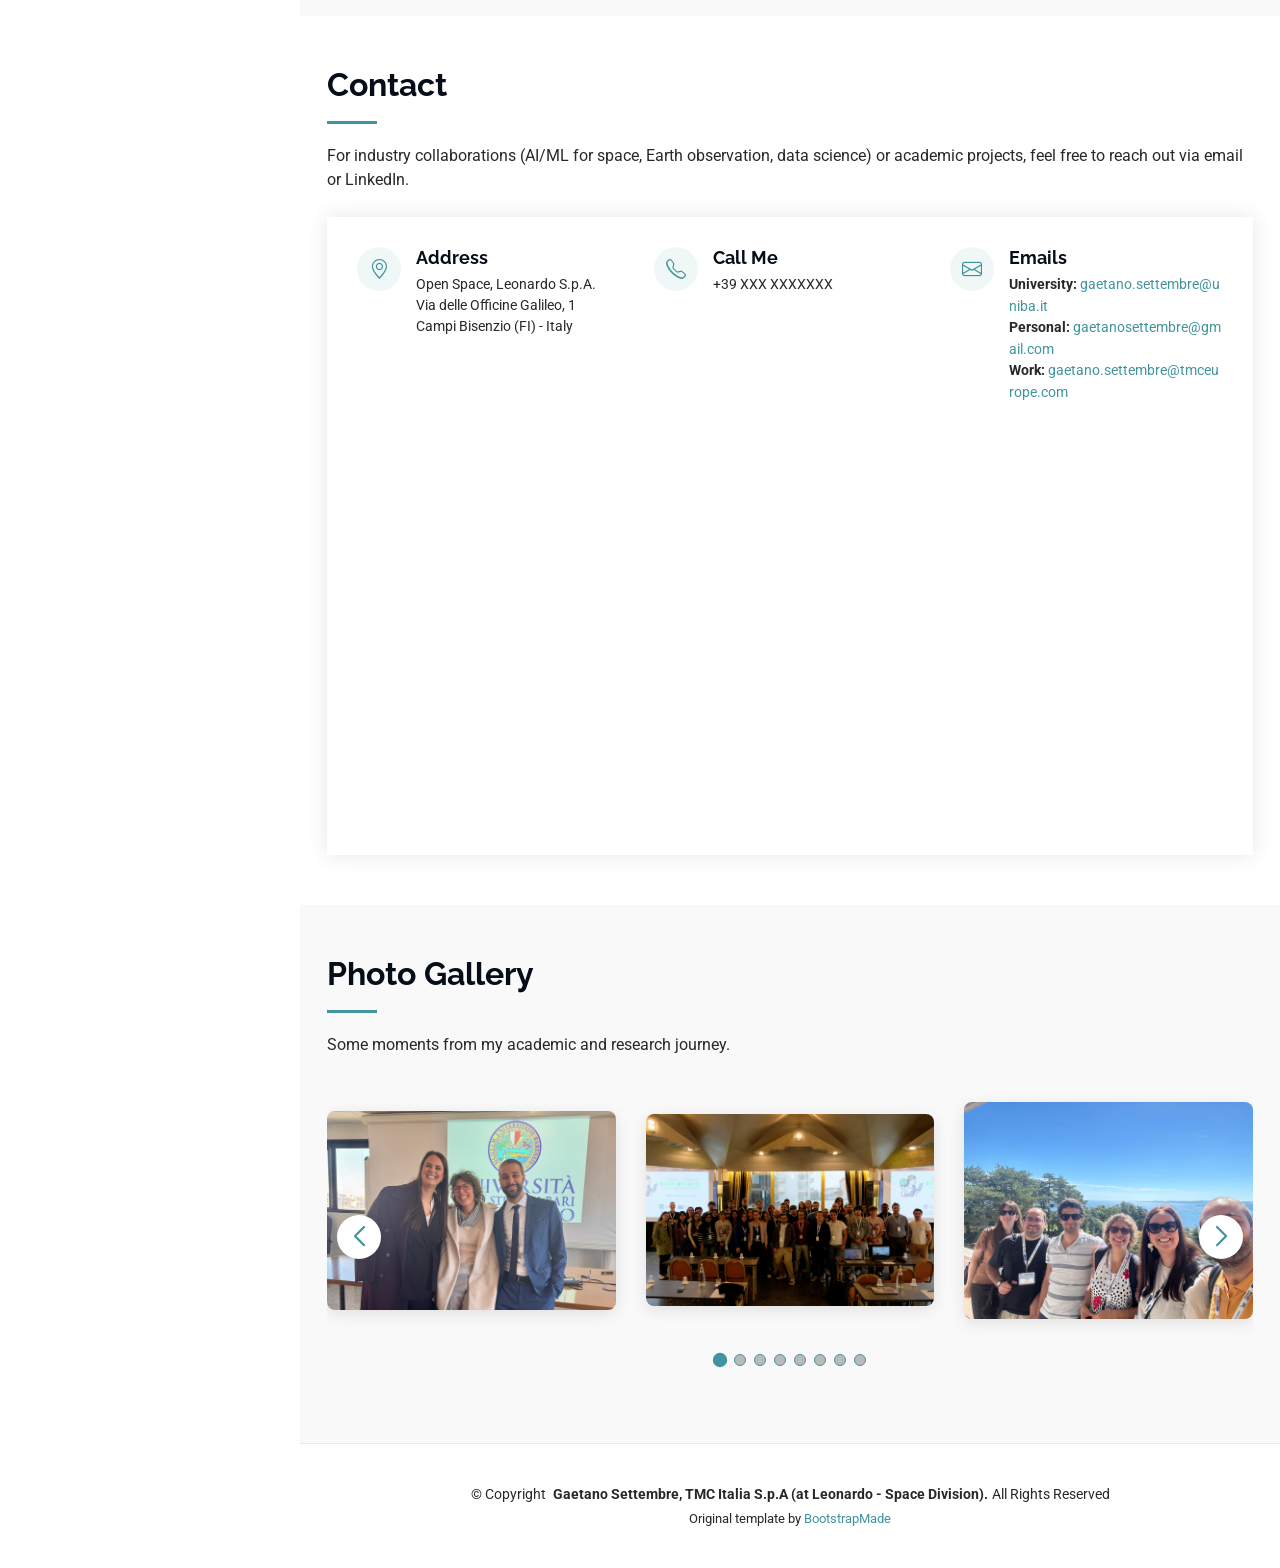
==== commit 5c79f2fd: "New pic profile" ====
--- a/index.html
+++ b/index.html
@@ -15,7 +15,7 @@
   <meta property="og:title" content="Gaetano Settembre | AI/ML Engineer and Researcher">
   <meta property="og:description"
     content="Gaetano Settembre is an AI/ML Researcher & Engineer (TMC Italia S.p.A., c/o at Leonardo S.p.A. - Space Division) and a Ph.D. in Computer Science and Mathematics at the University of Bari Aldo Moro. His research focuses on AI for space, Earth observation, and low-rank models for data analysis.">
-  <meta property="og:image" content="https://gaetanosettembre.github.io/assets/img/img_profile.jpg">
+  <meta property="og:image" content="https://gaetanosettembre.github.io/assets/img/new_pic_profile_2026.jpeg">
   <meta property="og:image:alt" content="Gaetano Settembre - AI/ML Researcher">
   <meta property="og:url" content="https://gaetanosettembre.github.io">
   <meta property="og:site_name" content="Gaetano Settembre">
@@ -25,7 +25,7 @@
   <meta name="twitter:title" content="Gaetano Settembre | AI/ML Engineer and Researcher">
   <meta name="twitter:description"
     content="Gaetano Settembre is an AI/ML Researcher & Engineer (TMC Italia S.p.A., c/o at Leonardo S.p.A. - Space Division) and a Ph.D. in Computer Science and Mathematics at the University of Bari Aldo Moro.">
-  <meta name="twitter:image" content="https://gaetanosettembre.github.io/assets/img/img_profile.jpg">
+  <meta name="twitter:image" content="https://gaetanosettembre.github.io/assets/img/new_pic_profile_2026.jpeg">
   <meta name="twitter:image:alt" content="Gaetano Settembre - AI/ML Researcher">
   <link rel="canonical" href="https://gaetanosettembre.github.io/">
 
@@ -60,7 +60,7 @@
     "@type": "Person",
     "name": "Gaetano Settembre",
     "url": "https://gaetanosettembre.github.io",
-    "image": "https://gaetanosettembre.github.io/assets/img/new_pic_profile.jpeg",
+    "image": "https://gaetanosettembre.github.io/assets/img/new_pic_profile_2026.jpeg",
     "jobTitle": "AI/ML Researcher & Engineer",
     "worksFor": {
       "@type": "Organization",
@@ -95,7 +95,7 @@
     <i class="header-toggle d-xl-none bi bi-list"></i>
 
     <div class="profile-img">
-      <img src="assets/img/new_pic_profile.jpeg" alt="Profile photo of Gaetano Settembre"
+      <img src="assets/img/new_pic_profile_2026.jpeg" alt="Profile photo of Gaetano Settembre"
         class="img-fluid rounded-circle">
     </div>
 
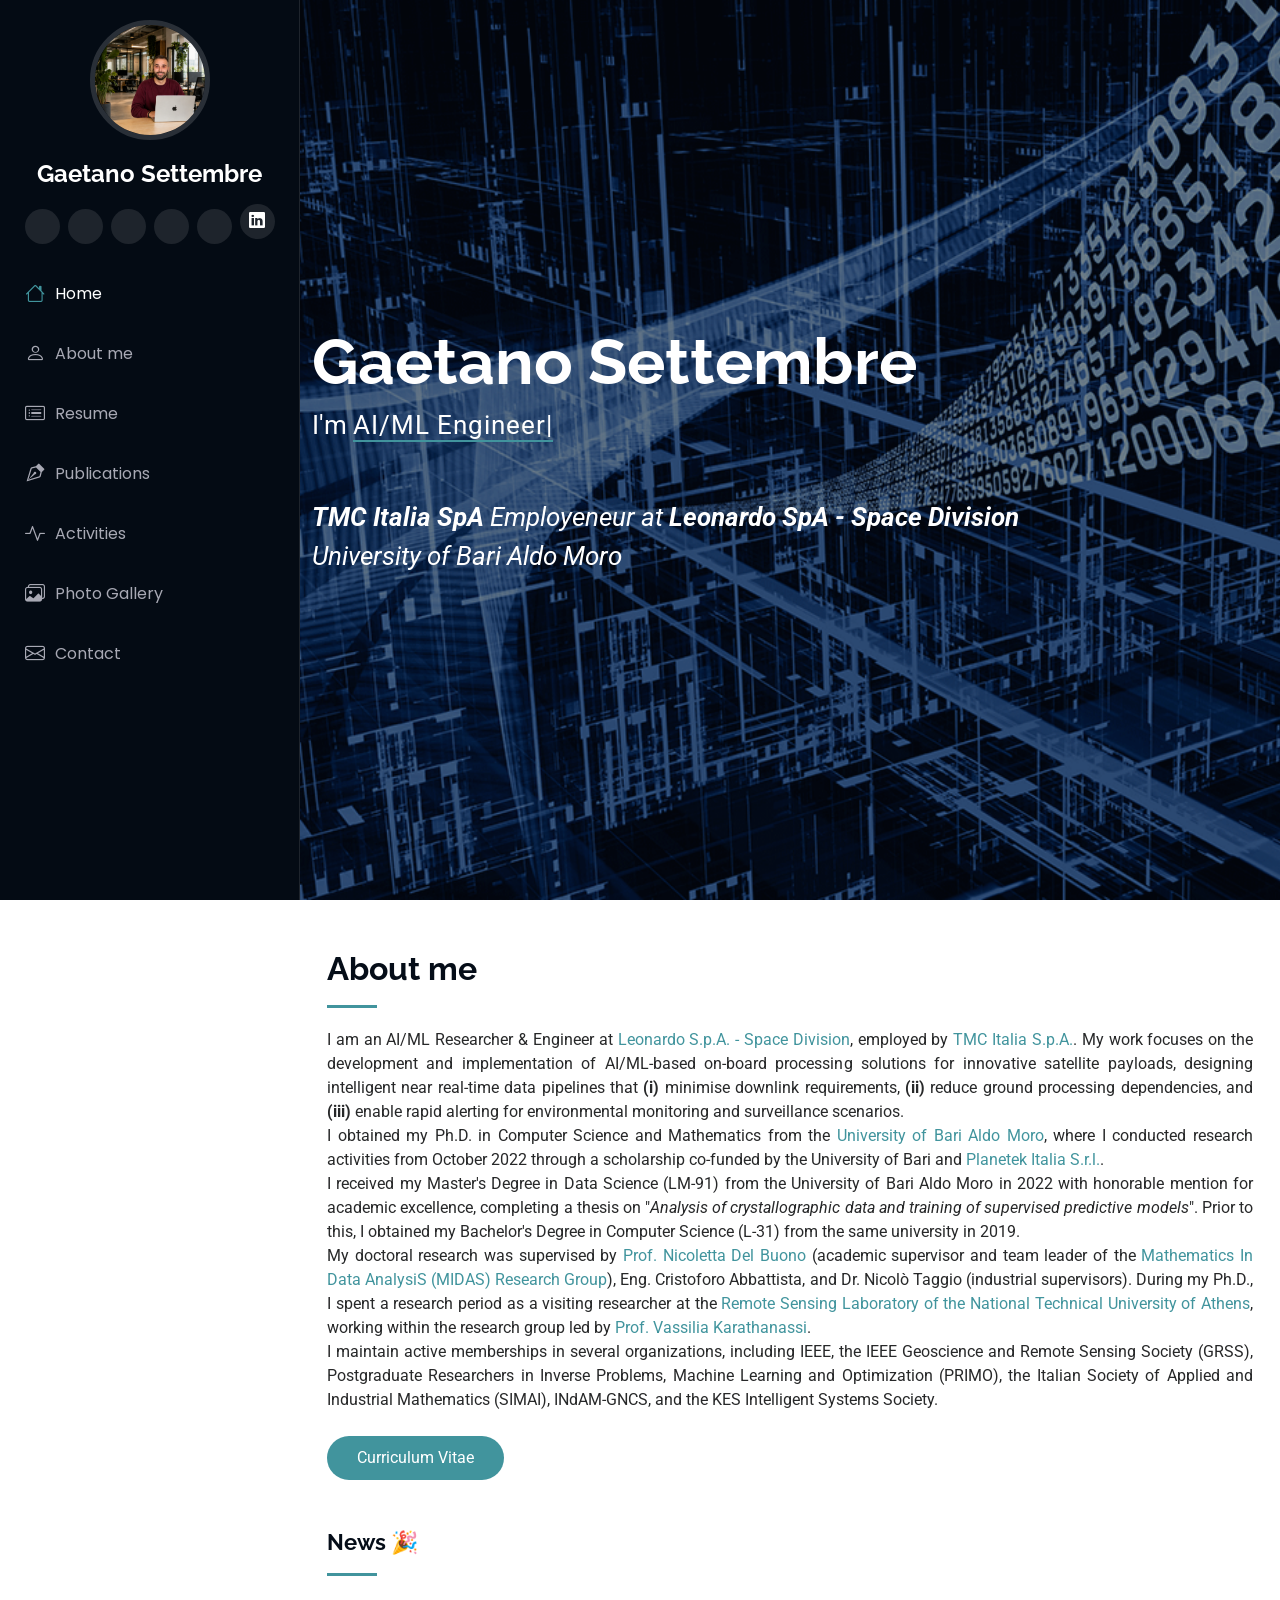
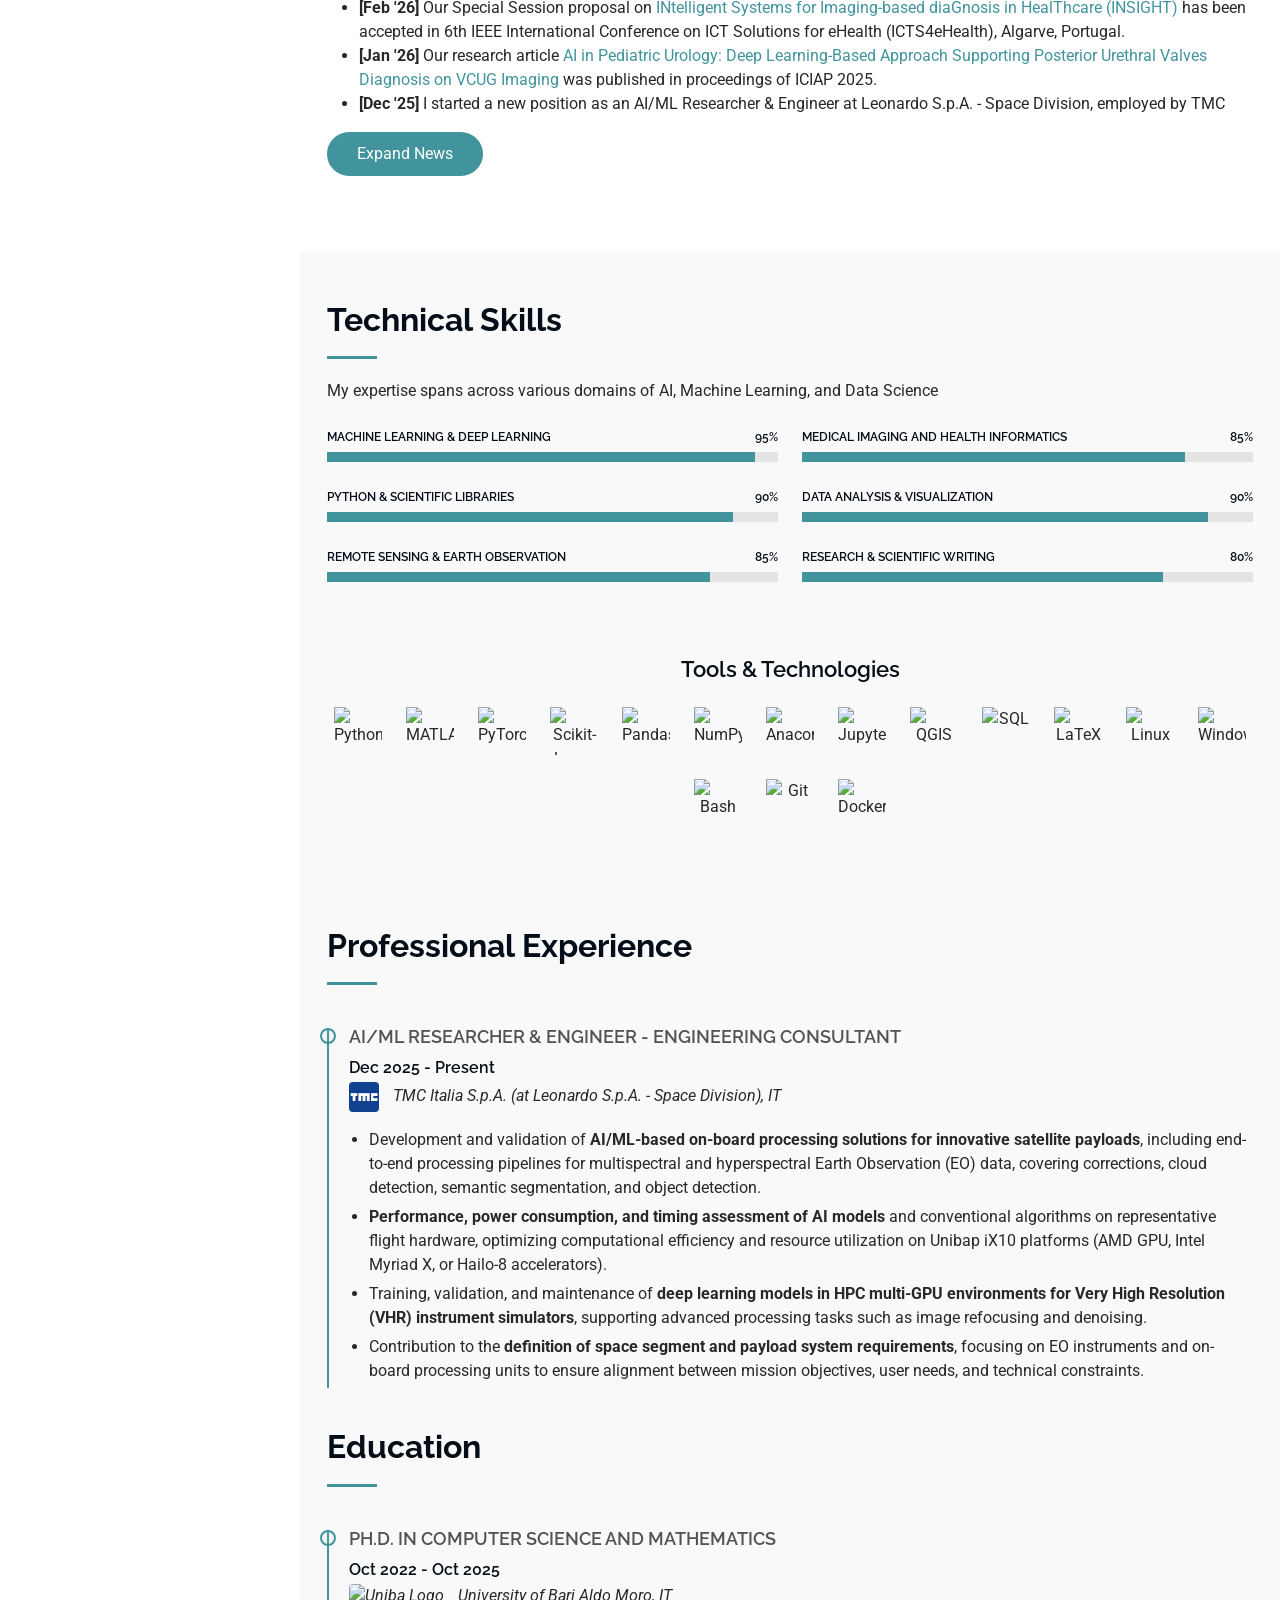
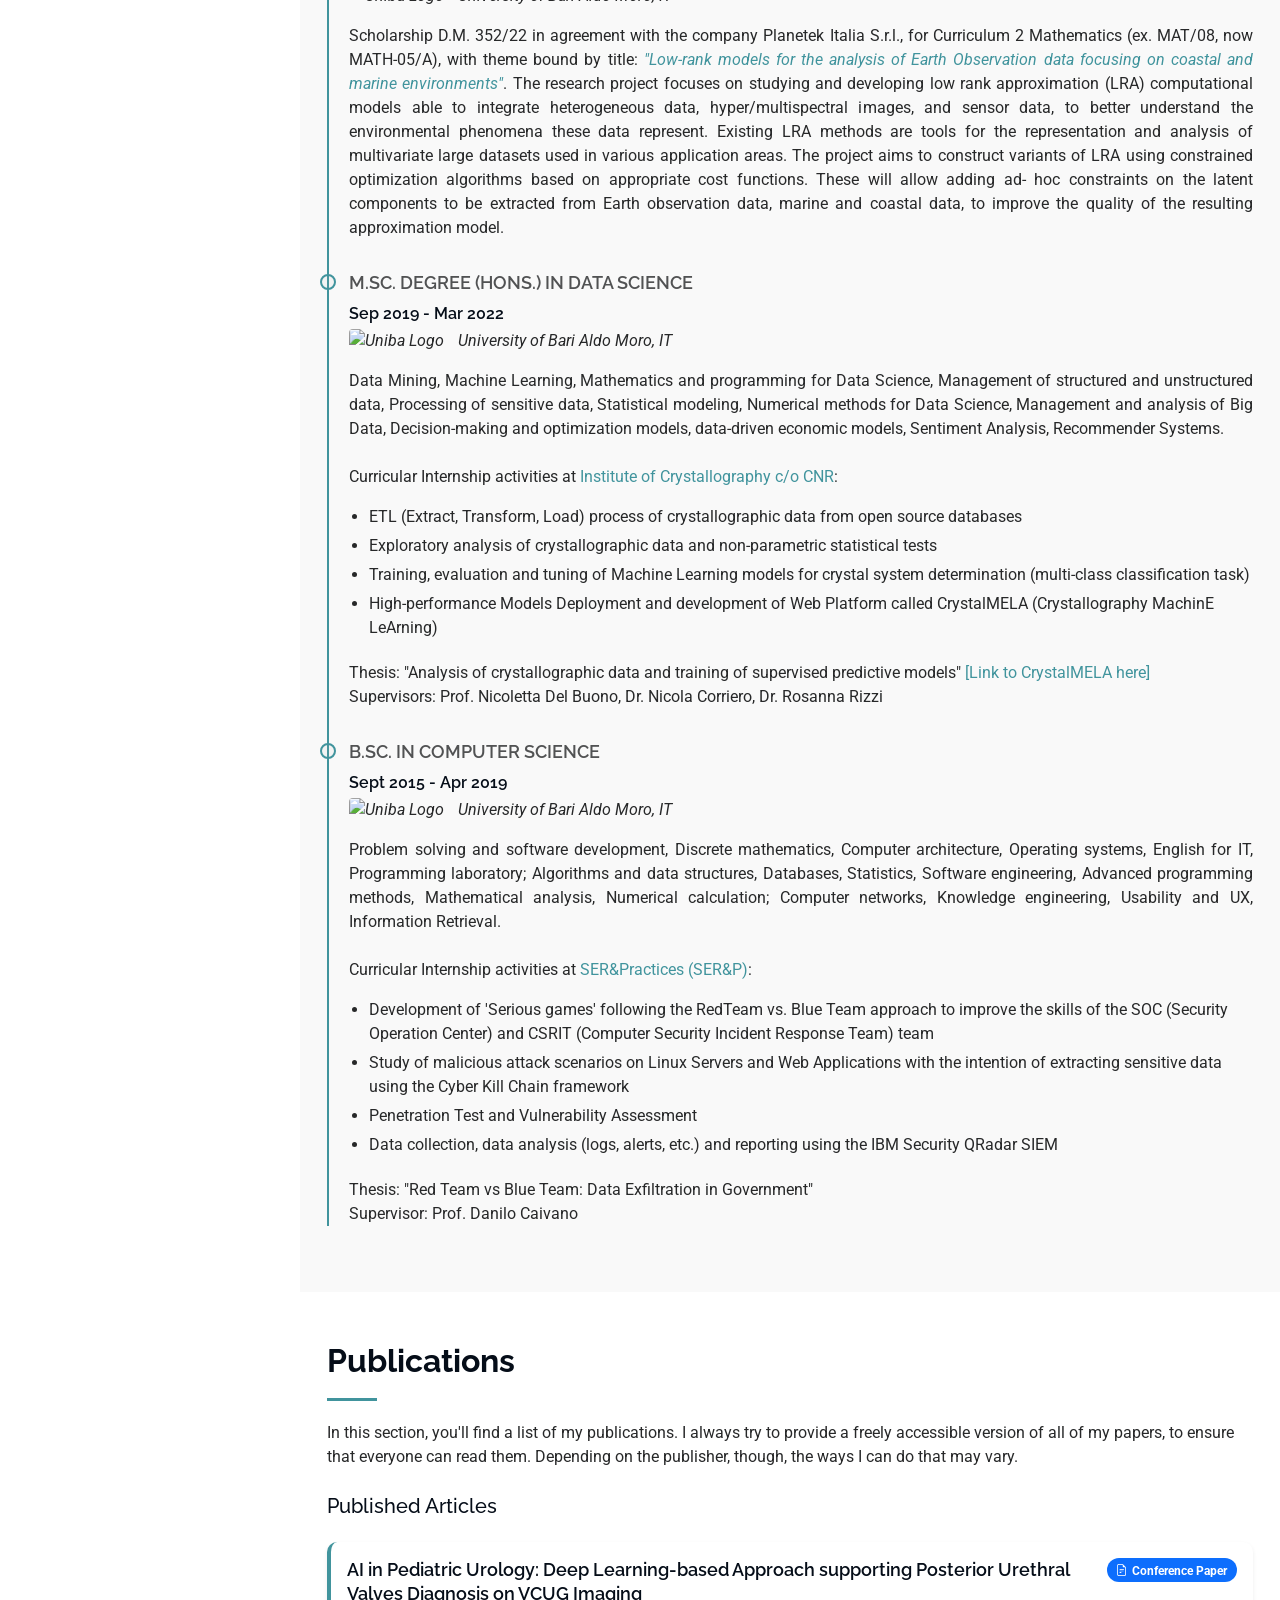
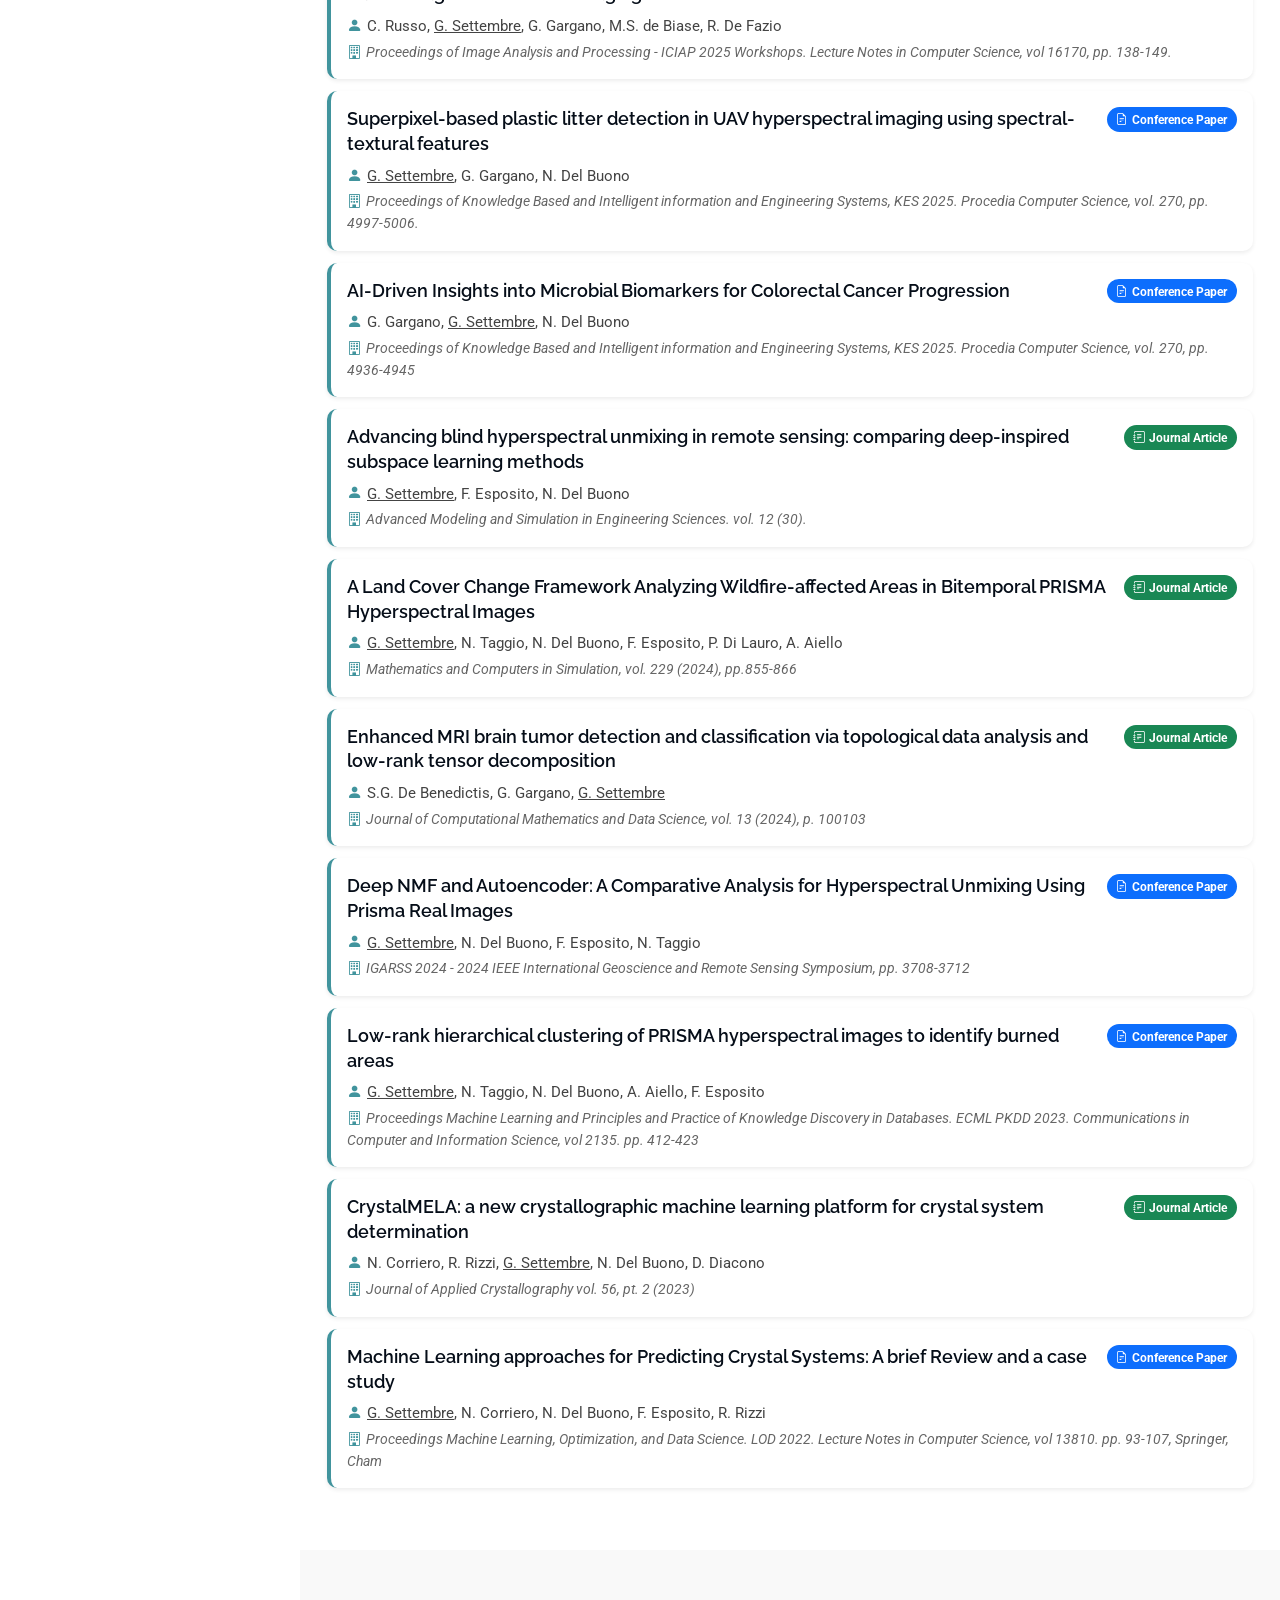
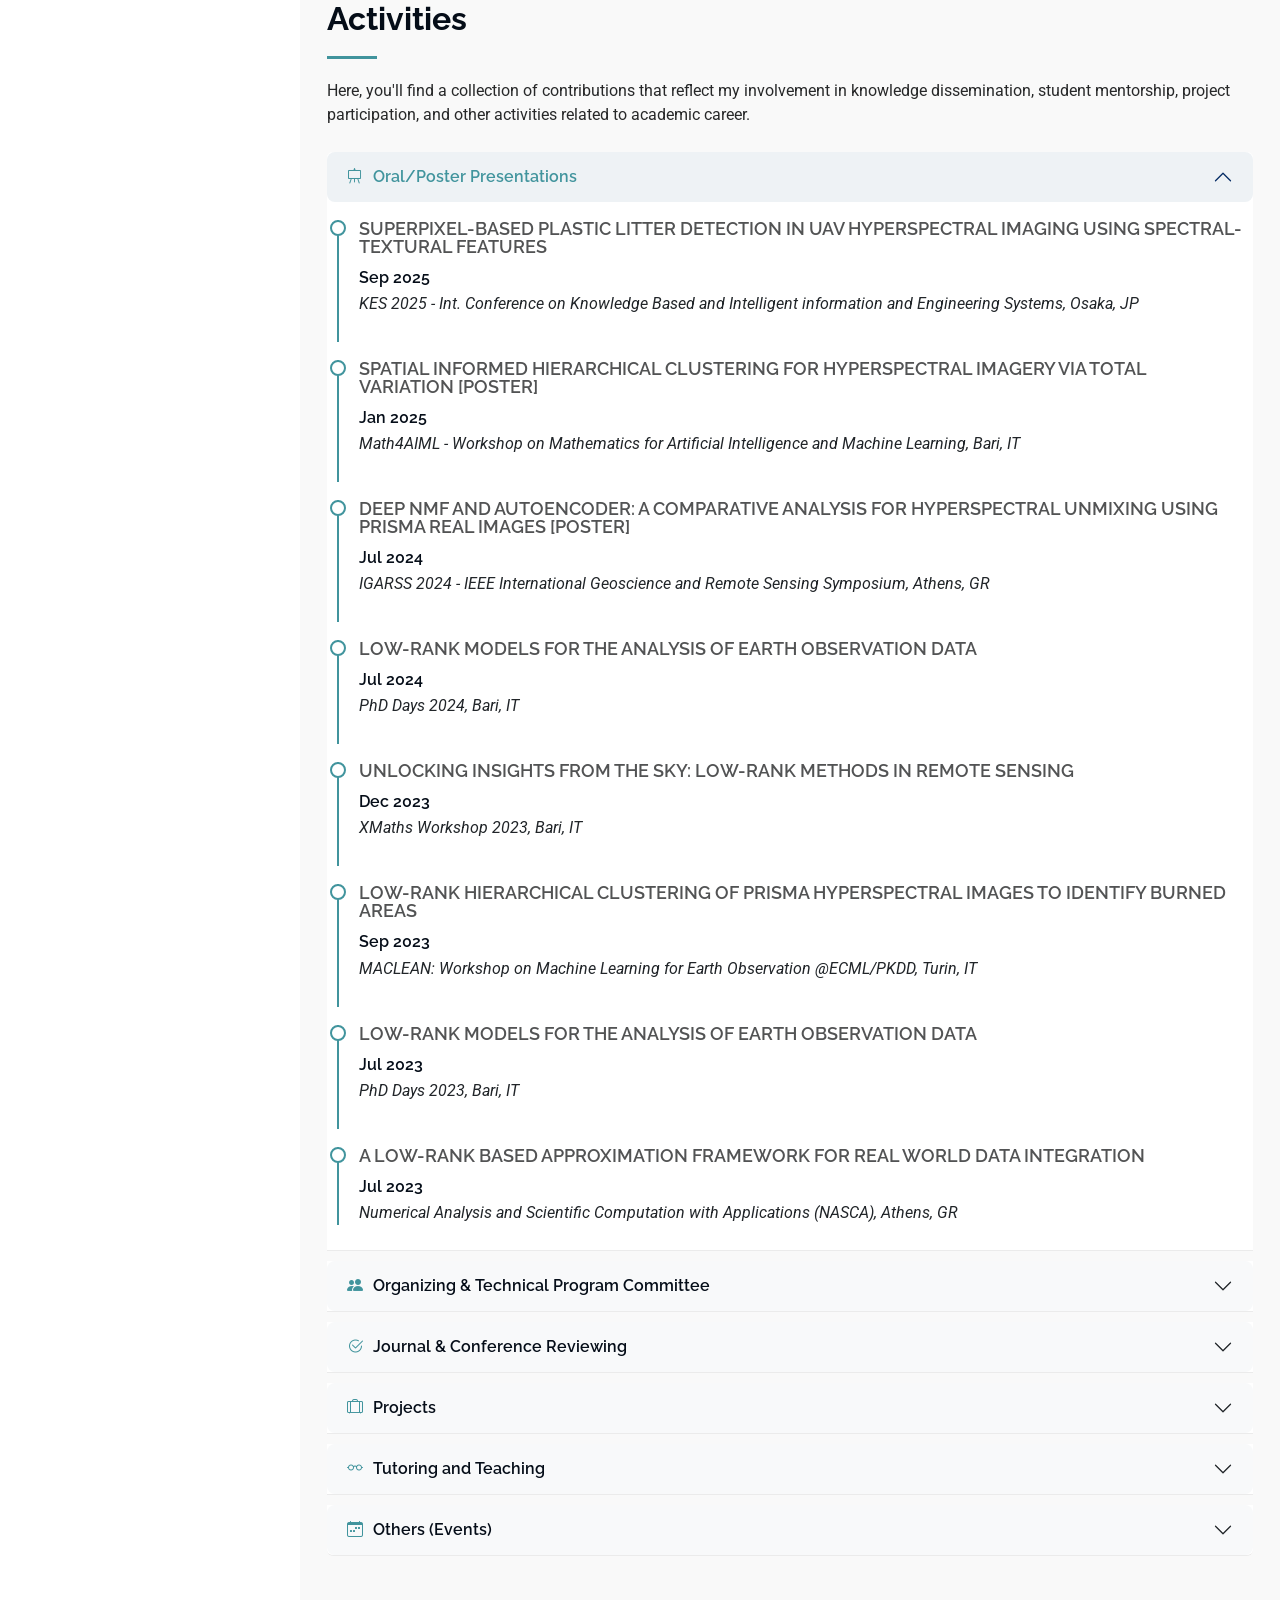
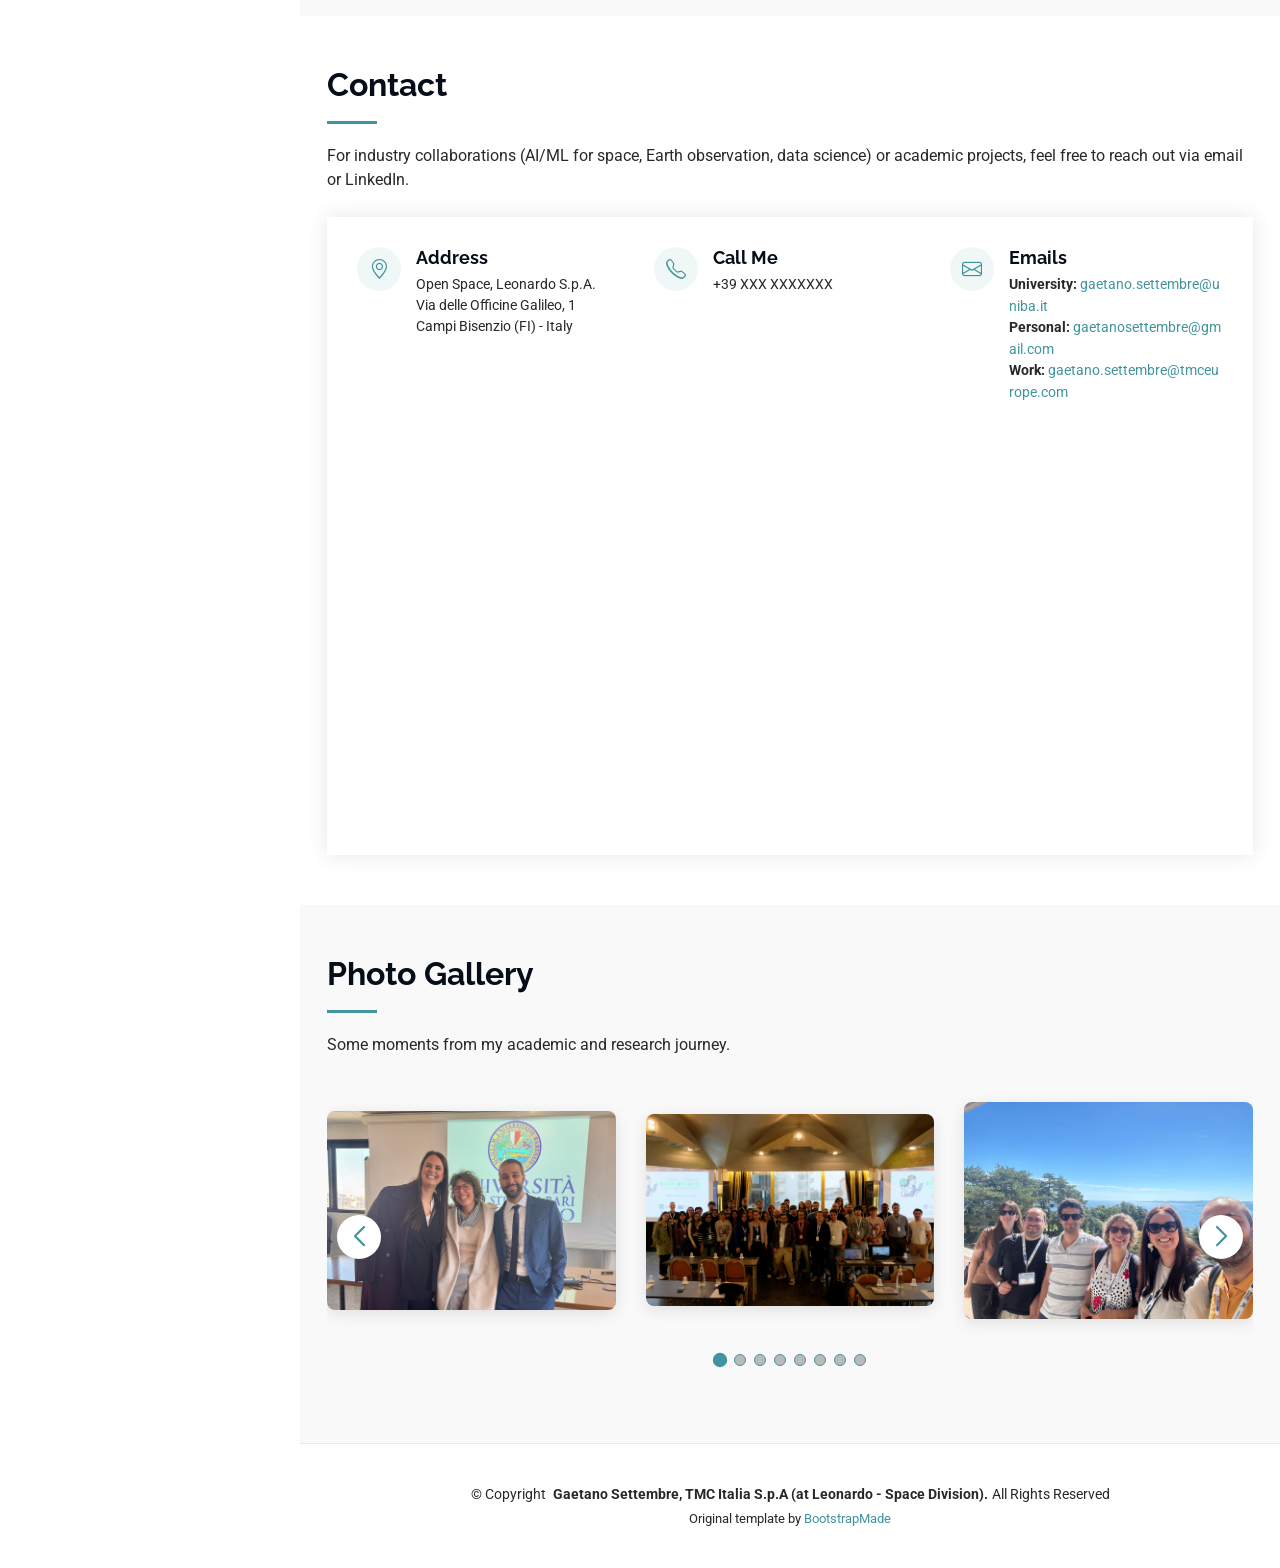
==== commit bd480b06: "Fix photo" ====
--- a/index.html
+++ b/index.html
@@ -15,7 +15,7 @@
   <meta property="og:title" content="Gaetano Settembre | AI/ML Engineer and Researcher">
   <meta property="og:description"
     content="Gaetano Settembre is an AI/ML Researcher & Engineer (TMC Italia S.p.A., c/o at Leonardo S.p.A. - Space Division) and a Ph.D. in Computer Science and Mathematics at the University of Bari Aldo Moro. His research focuses on AI for space, Earth observation, and low-rank models for data analysis.">
-  <meta property="og:image" content="https://gaetanosettembre.github.io/assets/img/new_pic_profile_2026.jpeg">
+  <meta property="og:image" content="https://gaetanosettembre.github.io/assets/img/new_pic_profile_2026.png">
   <meta property="og:image:alt" content="Gaetano Settembre - AI/ML Researcher">
   <meta property="og:url" content="https://gaetanosettembre.github.io">
   <meta property="og:site_name" content="Gaetano Settembre">
@@ -25,7 +25,7 @@
   <meta name="twitter:title" content="Gaetano Settembre | AI/ML Engineer and Researcher">
   <meta name="twitter:description"
     content="Gaetano Settembre is an AI/ML Researcher & Engineer (TMC Italia S.p.A., c/o at Leonardo S.p.A. - Space Division) and a Ph.D. in Computer Science and Mathematics at the University of Bari Aldo Moro.">
-  <meta name="twitter:image" content="https://gaetanosettembre.github.io/assets/img/new_pic_profile_2026.jpeg">
+  <meta name="twitter:image" content="https://gaetanosettembre.github.io/assets/img/new_pic_profile_2026.png">
   <meta name="twitter:image:alt" content="Gaetano Settembre - AI/ML Researcher">
   <link rel="canonical" href="https://gaetanosettembre.github.io/">
 
@@ -60,7 +60,7 @@
     "@type": "Person",
     "name": "Gaetano Settembre",
     "url": "https://gaetanosettembre.github.io",
-    "image": "https://gaetanosettembre.github.io/assets/img/new_pic_profile_2026.jpeg",
+    "image": "https://gaetanosettembre.github.io/assets/img/new_pic_profile_2026.png",
     "jobTitle": "AI/ML Researcher & Engineer",
     "worksFor": {
       "@type": "Organization",
@@ -95,7 +95,7 @@
     <i class="header-toggle d-xl-none bi bi-list"></i>
 
     <div class="profile-img">
-      <img src="assets/img/new_pic_profile_2026.jpeg" alt="Profile photo of Gaetano Settembre"
+      <img src="assets/img/new_pic_profile_2026.png" alt="Profile photo of Gaetano Settembre"
         class="img-fluid rounded-circle">
     </div>
 
